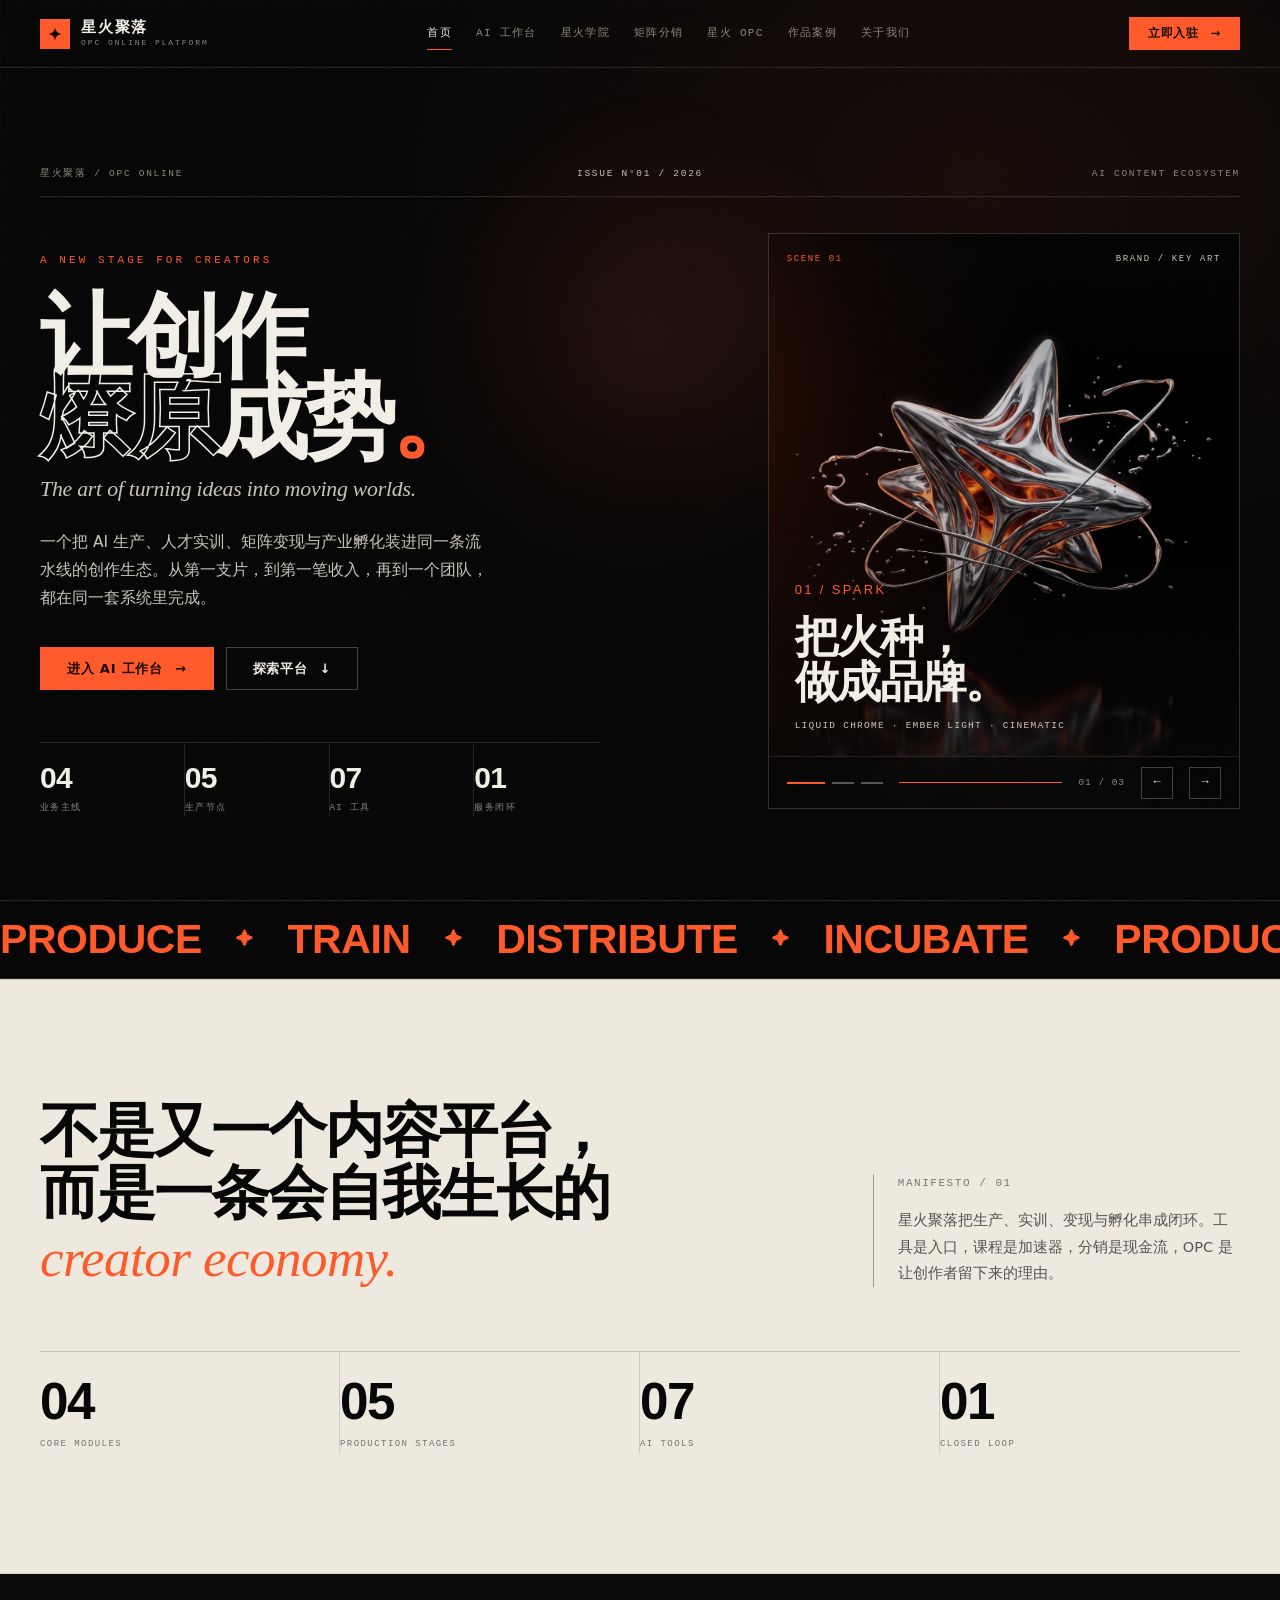
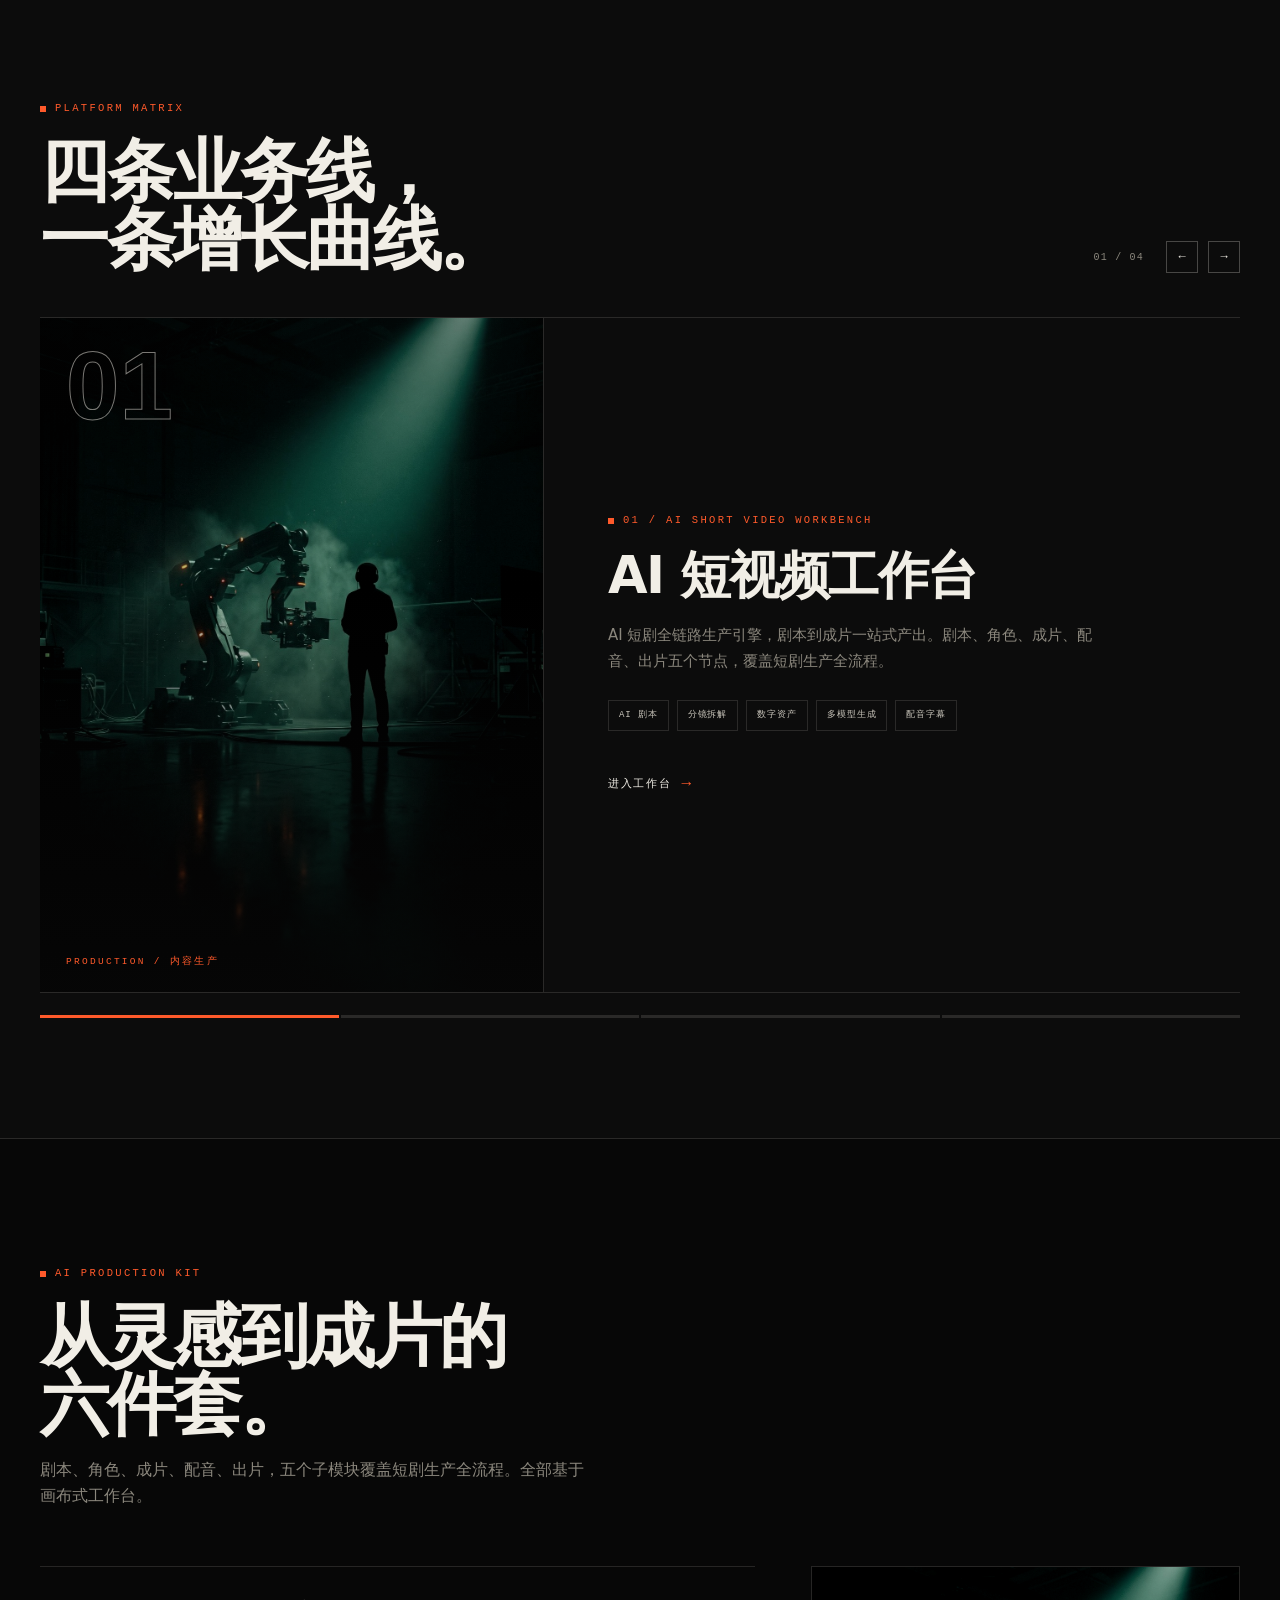
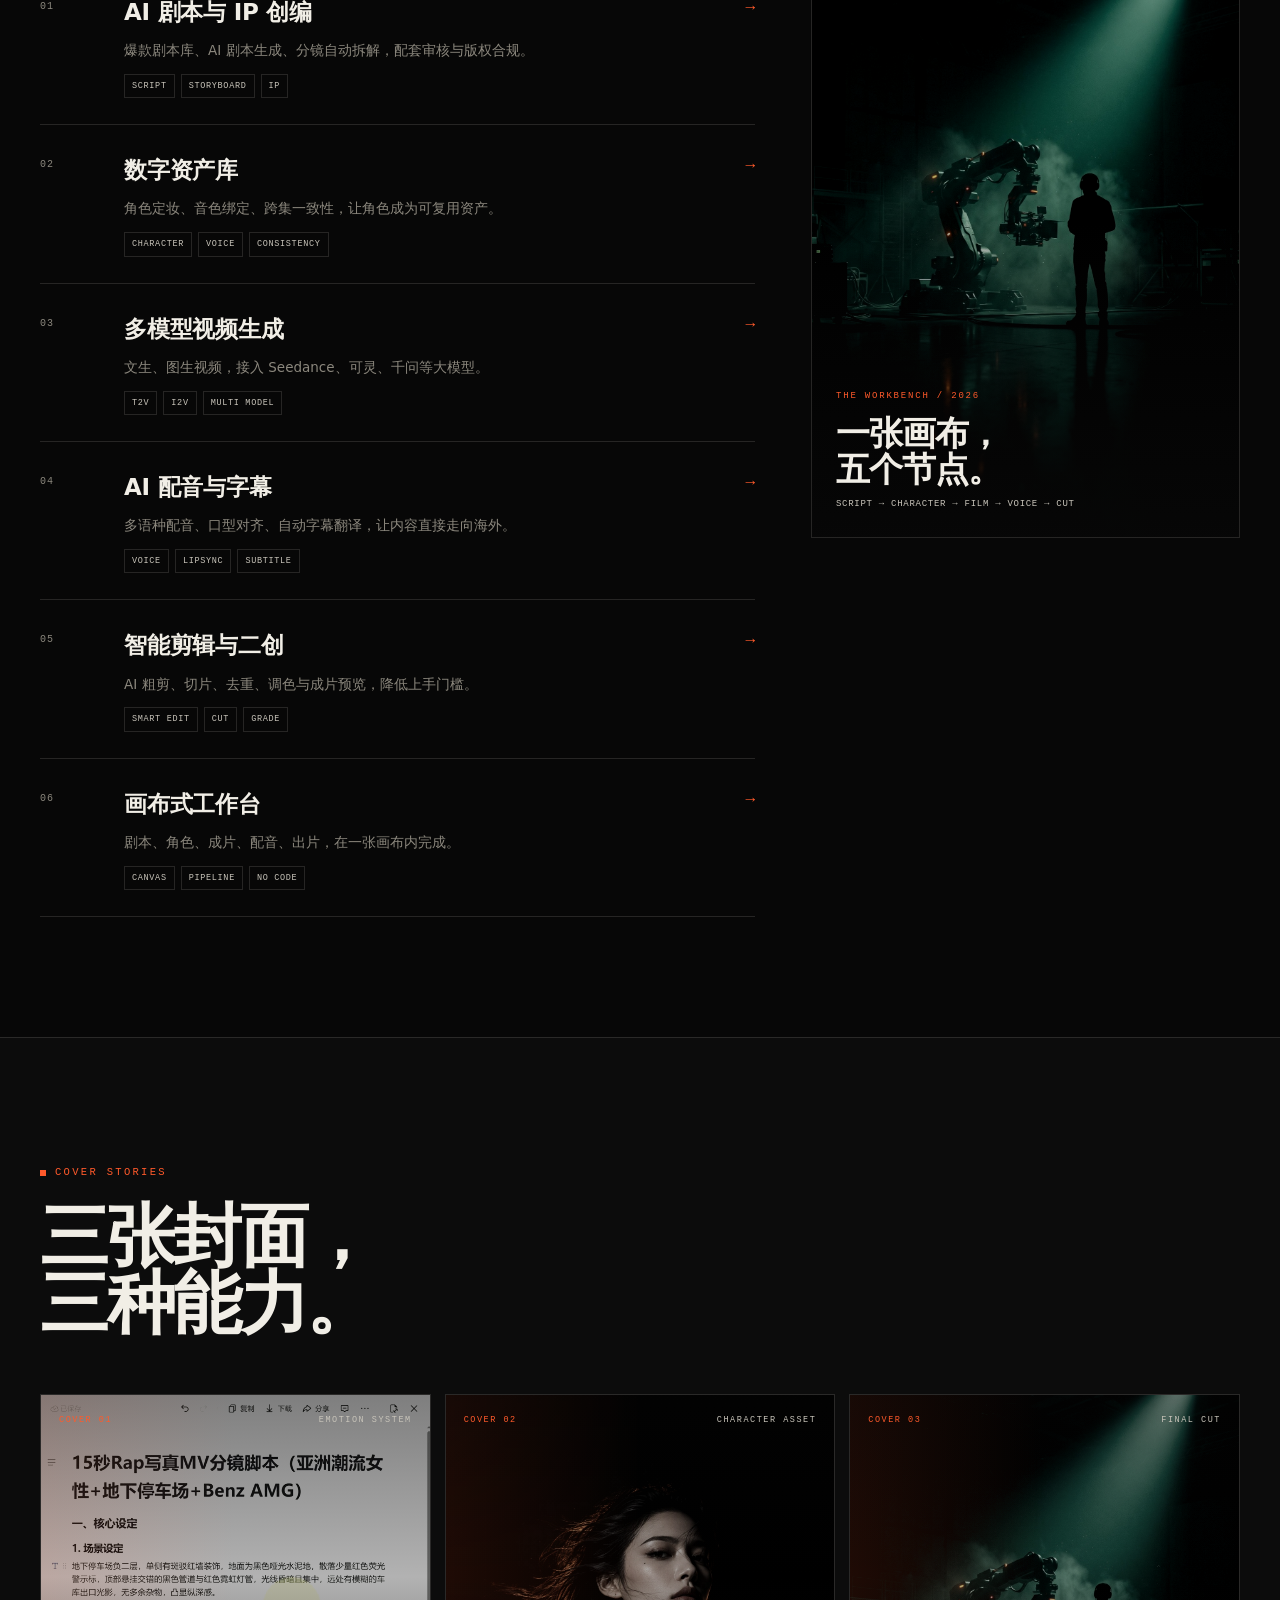
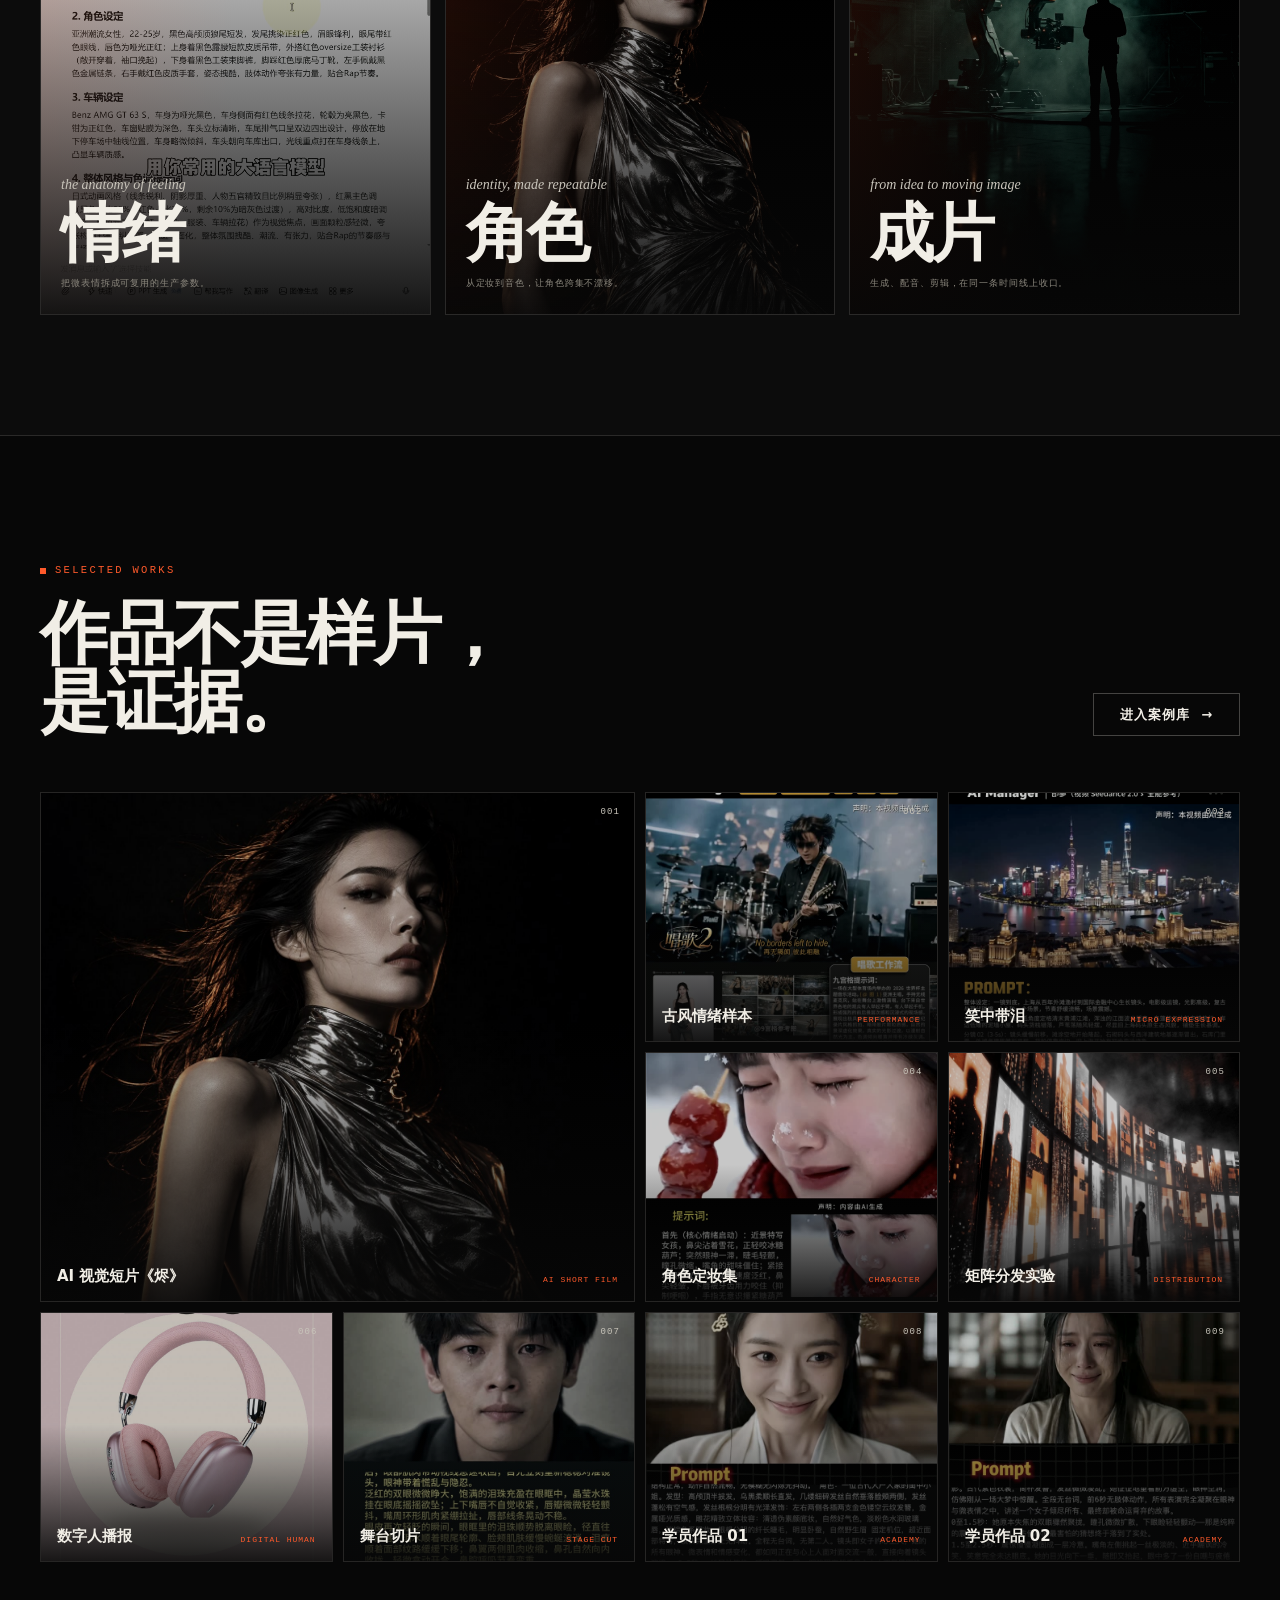
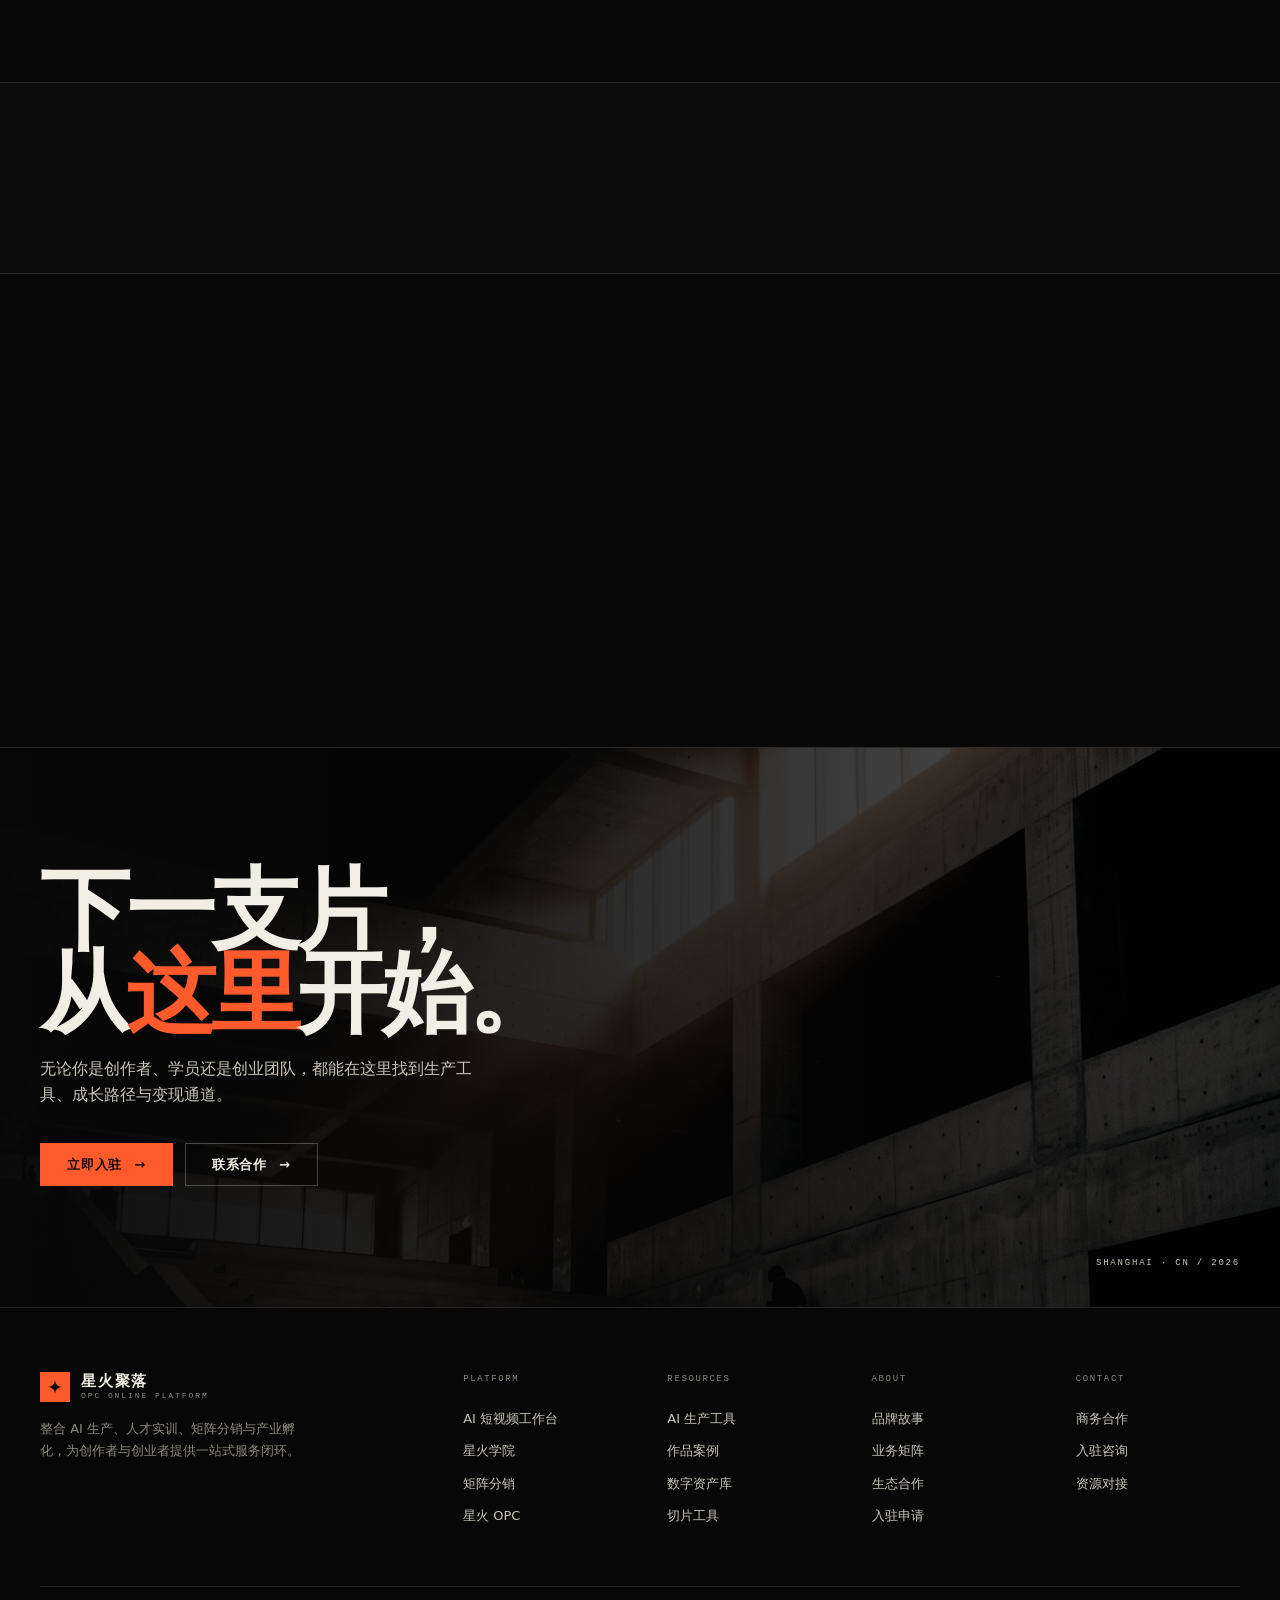
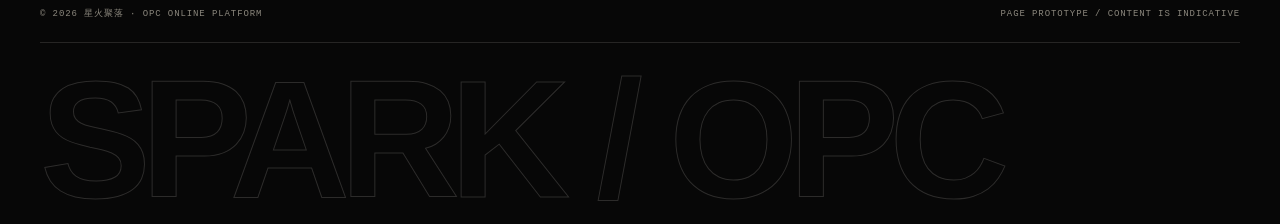
==== index.html @ dcaabe3c "Add brand favicon and live deployment info" ====
<!DOCTYPE html>
<html lang="zh-CN">
<head>
  <meta charset="UTF-8">
  <meta name="viewport" content="width=device-width, initial-scale=1.0">
  <title>星火聚落 OPC · AI 内容生态平台</title>
  <meta name="description" content="星火聚落 OPC 线上服务平台，整合 AI 内容生产、人才实训、矩阵分销与产业孵化，为创作者与创业者提供从灵感到变现的一站式服务闭环。">
  <link rel="icon" type="image/svg+xml" href="favicon.svg">
  <link rel="stylesheet" href="assets/css/base.css">
  <link rel="stylesheet" href="assets/css/pages.css">
  <noscript><style>.reveal{opacity:1;transform:none}</style></noscript>
</head>
<body>

<header class="site-header">
  <div class="nav-inner">
    <a class="brand" href="index.html">
      <span class="brand-mark">
        <svg viewBox="0 0 24 24" fill="currentColor" aria-hidden="true" width="16" height="16"><path d="M12 2.2c.72 5.6 4.2 9.08 9.8 9.8-5.6.72-9.08 4.2-9.8 9.8-.72-5.6-4.2-9.08-9.8-9.8 5.6-.72 9.08-4.2 9.8-9.8Z"/></svg>
      </span>
      <span class="brand-word"><b>星火聚落</b><small>OPC ONLINE PLATFORM</small></span>
    </a>
    <nav class="main-nav">
      <a href="index.html" class="active">首页</a>
      <a href="workbench.html">AI 工作台</a>
      <a href="academy.html">星火学院</a>
      <a href="distribution.html">矩阵分销</a>
      <a href="opc.html">星火 OPC</a>
      <a href="works.html">作品案例</a>
      <a href="about.html">关于我们</a>
    </nav>
    <div class="nav-cta">
      <a class="btn btn-primary btn-sm" href="about.html#join"><span>立即入驻</span><span class="arr">→</span></a>
      <button class="nav-burger" aria-label="打开菜单" aria-expanded="false"><span></span><span></span><span></span></button>
    </div>
  </div>
</header>

<div class="mobile-menu">
  <a href="index.html">首页</a>
  <a href="workbench.html">AI 工作台</a>
  <a href="academy.html">星火学院</a>
  <a href="distribution.html">矩阵分销</a>
  <a href="opc.html">星火 OPC</a>
  <a href="tools.html">AI 生产工具</a>
  <a href="works.html">作品案例</a>
  <a href="about.html">关于我们</a>
  <a class="btn btn-primary" href="about.html#join"><span>立即入驻</span><span class="arr">→</span></a>
</div>

<main>

  <!-- 首屏 -->
  <section class="editorial-hero">
    <div class="wrap">
      <div class="hero-kicker">
        <span>星火聚落 / OPC ONLINE</span>
        <span>ISSUE N°01 / 2026</span>
        <span>AI CONTENT ECOSYSTEM</span>
      </div>

      <div class="hero-grid">
        <div class="hero-copy">
          <p class="hero-overline">A NEW STAGE FOR CREATORS</p>
          <h1 class="hero-display">
            <span class="line">让创作</span>
            <span class="line"><span class="outline">燎原</span>成势<span class="accent">。</span></span>
            <span class="serif-line">The art of turning ideas into moving worlds.</span>
          </h1>
          <p class="hero-sub">一个把 AI 生产、人才实训、矩阵变现与产业孵化装进同一条流水线的创作生态。从第一支片，到第一笔收入，再到一个团队，都在同一套系统里完成。</p>
          <div class="hero-ctas">
            <a class="btn btn-primary" href="workbench.html"><span>进入 AI 工作台</span><span class="arr">→</span></a>
            <a class="btn btn-ghost" href="#platform"><span>探索平台</span><span class="arr">↓</span></a>
          </div>
          <div class="hero-meta">
            <div><b>04</b><span>业务主线</span></div>
            <div><b>05</b><span>生产节点</span></div>
            <div><b>07</b><span>AI 工具</span></div>
            <div><b>01</b><span>服务闭环</span></div>
          </div>
        </div>

        <div class="hero-stage" data-carousel data-auto="5.2" aria-label="概念海报轮播">
          <div class="stage-track">
            <article class="stage-slide is-active">
              <div class="stage-media"><img src="assets/img/gen-hero-spark.jpg" alt="液态铬金属四角星火雕塑概念海报"></div>
              <div class="stage-shade"></div>
              <div class="stage-top"><span>SCENE 01</span><span>BRAND / KEY ART</span></div>
              <div class="stage-info">
                <span class="stage-index">01 / SPARK</span>
                <h2 class="stage-title">把火种，<br>做成品牌。</h2>
                <p class="stage-cap">LIQUID CHROME · EMBER LIGHT · CINEMATIC</p>
              </div>
            </article>
            <article class="stage-slide">
              <div class="stage-media"><img src="assets/img/gen-muse.jpg" alt="银色液态金属礼服的时尚人物概念海报"></div>
              <div class="stage-shade"></div>
              <div class="stage-top"><span>SCENE 02</span><span>CHARACTER / MUSE</span></div>
              <div class="stage-info">
                <span class="stage-index">02 / MUSE</span>
                <h2 class="stage-title">把风格，<br>变成资产。</h2>
                <p class="stage-cap">DIGITAL DOUBLE · CONSISTENCY · IDENTITY</p>
              </div>
            </article>
            <article class="stage-slide">
              <div class="stage-media"><img src="assets/img/gen-workbench.jpg" alt="电影摄影棚中的导演与机械摄影机概念海报"></div>
              <div class="stage-shade"></div>
              <div class="stage-top"><span>SCENE 03</span><span>MOTION / FINAL CUT</span></div>
              <div class="stage-info">
                <span class="stage-index">03 / MOTION</span>
                <h2 class="stage-title">把灵感，<br>交付成片。</h2>
                <p class="stage-cap">MULTI MODEL · VOICE · SMART EDIT</p>
              </div>
            </article>
          </div>

          <div class="stage-ui">
            <div class="stage-dots">
              <button class="is-active" data-dot="0" aria-label="第 1 张"></button>
              <button data-dot="1" aria-label="第 2 张"></button>
              <button data-dot="2" aria-label="第 3 张"></button>
            </div>
            <div class="stage-progress"><i></i></div>
            <span class="stage-count" data-count>01 / 03</span>
            <button class="slider-btn" data-prev aria-label="上一张">←</button>
            <button class="slider-btn" data-next aria-label="下一张">→</button>
          </div>
        </div>
      </div>
    </div>
  </section>

  <!-- 跑马灯 -->
  <div class="marquee-band" aria-hidden="true">
    <div class="marquee-inner">
      <span class="marquee-item"><b>PRODUCE</b><i>✦</i><b>TRAIN</b><i>✦</i><b>DISTRIBUTE</b><i>✦</i><b>INCUBATE</b><i>✦</i></span>
      <span class="marquee-item"><b>PRODUCE</b><i>✦</i><b>TRAIN</b><i>✦</i><b>DISTRIBUTE</b><i>✦</i><b>INCUBATE</b><i>✦</i></span>
    </div>
  </div>

  <!-- 宣言 -->
  <section class="section manifesto">
    <div class="wrap">
      <div class="manifesto-grid">
        <h2 class="manifesto-title reveal">不是又一个内容平台，<br>而是一条会自我生长的<br><span class="serif">creator economy.</span></h2>
        <div class="manifesto-note reveal d1">
          <span class="mono">MANIFESTO / 01</span>
          <p>星火聚落把生产、实训、变现与孵化串成闭环。工具是入口，课程是加速器，分销是现金流，OPC 是让创作者留下来的理由。</p>
        </div>
      </div>
      <div class="manifesto-stats reveal d2">
        <div><b>04</b><span>Core Modules</span></div>
        <div><b>05</b><span>Production Stages</span></div>
        <div><b>07</b><span>AI Tools</span></div>
        <div><b>01</b><span>Closed Loop</span></div>
      </div>
    </div>
  </section>

  <!-- 板块自动滑块 -->
  <section class="section module-slider" id="platform">
    <div class="wrap">
      <div class="module-slider-head reveal">
        <div>
          <span class="eyebrow">Platform Matrix</span>
          <h2 class="h2">四条业务线，<br>一条增长曲线。</h2>
        </div>
        <div class="module-controls">
          <span class="slider-count" data-index>01 / 04</span>
          <button class="slider-btn" data-prev aria-label="上一板块">←</button>
          <button class="slider-btn" data-next aria-label="下一板块">→</button>
        </div>
      </div>

      <div class="module-stage" data-carousel data-auto="6.5">
        <div class="module-track" data-track>
          <article class="module-panel">
            <div class="module-visual">
              <img src="assets/img/gen-workbench.jpg" alt="电影摄影棚中的导演与机械摄影机">
              <span class="module-no">01</span>
              <span class="module-visual-label">Production / 内容生产</span>
            </div>
            <div class="module-body">
              <span class="eyebrow">01 / AI Short Video Workbench</span>
              <h3>AI 短视频工作台</h3>
              <p>AI 短剧全链路生产引擎，剧本到成片一站式产出。剧本、角色、成片、配音、出片五个节点，覆盖短剧生产全流程。</p>
              <div class="module-feats">
                <span class="feat">AI 剧本</span>
                <span class="feat">分镜拆解</span>
                <span class="feat">数字资产</span>
                <span class="feat">多模型生成</span>
                <span class="feat">配音字幕</span>
              </div>
              <a class="module-link" href="workbench.html">进入工作台 <span class="arr">→</span></a>
            </div>
          </article>

          <article class="module-panel">
            <div class="module-visual">
              <img src="assets/img/gen-academy.jpg" alt="年轻创作者在全息分镜教室中">
              <span class="module-no">02</span>
              <span class="module-visual-label">Academy / 人才实训</span>
            </div>
            <div class="module-body">
              <span class="eyebrow">02 / Spark Academy</span>
              <h3>星火学院</h3>
              <p>课程、实训、证书、接单一体化，打通 OPC 场景。从免费入门到高阶实战，把小白孵化成可以直接创作或接单的行业人才。</p>
              <div class="module-feats">
                <span class="feat">免费课程</span>
                <span class="feat">收费课程</span>
                <span class="feat">实战训练</span>
                <span class="feat">能力认证</span>
              </div>
              <a class="module-link" href="academy.html">了解学院 <span class="arr">→</span></a>
            </div>
          </article>

          <article class="module-panel">
            <div class="module-visual">
              <img src="assets/img/gen-matrix.jpg" alt="未来内容分发控制室的屏幕墙">
              <span class="module-no">03</span>
              <span class="module-visual-label">Distribution / 矩阵分销</span>
            </div>
            <div class="module-body">
              <span class="eyebrow">03 / Matrix Distribution</span>
              <h3>矩阵分销</h3>
              <p>短剧与直播切片授权、AI 批量切片、矩阵分发、自动分佣的完整变现业务线。IP 素材切片后进入多渠道，收益自动回传分账。</p>
              <div class="module-feats">
                <span class="feat">AI 切片</span>
                <span class="feat">账号矩阵</span>
                <span class="feat">切片培训</span>
                <span class="feat">自动分佣</span>
              </div>
              <a class="module-link" href="distribution.html">加入分销 <span class="arr">→</span></a>
            </div>
          </article>

          <article class="module-panel">
            <div class="module-visual">
              <img src="assets/img/gen-opc.jpg" alt="混凝土创意园区中庭里的创作者剪影">
              <span class="module-no">04</span>
              <span class="module-visual-label">Incubation / 产业孵化</span>
            </div>
            <div class="module-body">
              <span class="eyebrow">04 / Spark OPC</span>
              <h3>星火 OPC</h3>
              <p>线上社群运营与线下初创者孵化载体。活动交流、商单撮合、算力补贴与产业服务，把一张工位升级成一个共赢生态。</p>
              <div class="module-feats">
                <span class="feat">社区广场</span>
                <span class="feat">创业孵化</span>
                <span class="feat">资源对接</span>
                <span class="feat">社群运营</span>
              </div>
              <a class="module-link" href="opc.html">了解 OPC <span class="arr">→</span></a>
            </div>
          </article>
        </div>
      </div>

      <div class="module-dots" aria-label="板块切换">
        <button class="is-active" data-dot="0" aria-label="第 1 个板块"></button>
        <button data-dot="1" aria-label="第 2 个板块"></button>
        <button data-dot="2" aria-label="第 3 个板块"></button>
        <button data-dot="3" aria-label="第 4 个板块"></button>
      </div>
    </div>
  </section>

  <!-- AI 工具 -->
  <section class="section tools-editorial">
    <div class="wrap">
      <div class="section-head reveal">
        <span class="eyebrow">AI Production Kit</span>
        <h2 class="h2">从灵感到成片的<br>六件套。</h2>
        <p class="lead">剧本、角色、成片、配音、出片，五个子模块覆盖短剧生产全流程。全部基于画布式工作台。</p>
      </div>
      <div class="tools-layout">
        <div class="tools-list">
          <a class="tool-row reveal" href="workbench.html">
            <span class="tool-no">01</span>
            <div>
              <h3>AI 剧本与 IP 创编</h3>
              <p>爆款剧本库、AI 剧本生成、分镜自动拆解，配套审核与版权合规。</p>
              <div class="tool-tags"><span>SCRIPT</span><span>STORYBOARD</span><span>IP</span></div>
            </div>
            <span class="tool-arrow">→</span>
          </a>
          <a class="tool-row reveal" href="workbench.html">
            <span class="tool-no">02</span>
            <div>
              <h3>数字资产库</h3>
              <p>角色定妆、音色绑定、跨集一致性，让角色成为可复用资产。</p>
              <div class="tool-tags"><span>CHARACTER</span><span>VOICE</span><span>CONSISTENCY</span></div>
            </div>
            <span class="tool-arrow">→</span>
          </a>
          <a class="tool-row reveal" href="workbench.html">
            <span class="tool-no">03</span>
            <div>
              <h3>多模型视频生成</h3>
              <p>文生、图生视频，接入 Seedance、可灵、千问等大模型。</p>
              <div class="tool-tags"><span>T2V</span><span>I2V</span><span>MULTI MODEL</span></div>
            </div>
            <span class="tool-arrow">→</span>
          </a>
          <a class="tool-row reveal" href="workbench.html">
            <span class="tool-no">04</span>
            <div>
              <h3>AI 配音与字幕</h3>
              <p>多语种配音、口型对齐、自动字幕翻译，让内容直接走向海外。</p>
              <div class="tool-tags"><span>VOICE</span><span>LIPSYNC</span><span>SUBTITLE</span></div>
            </div>
            <span class="tool-arrow">→</span>
          </a>
          <a class="tool-row reveal" href="workbench.html">
            <span class="tool-no">05</span>
            <div>
              <h3>智能剪辑与二创</h3>
              <p>AI 粗剪、切片、去重、调色与成片预览，降低上手门槛。</p>
              <div class="tool-tags"><span>SMART EDIT</span><span>CUT</span><span>GRADE</span></div>
            </div>
            <span class="tool-arrow">→</span>
          </a>
          <a class="tool-row reveal" href="workbench.html">
            <span class="tool-no">06</span>
            <div>
              <h3>画布式工作台</h3>
              <p>剧本、角色、成片、配音、出片，在一张画布内完成。</p>
              <div class="tool-tags"><span>CANVAS</span><span>PIPELINE</span><span>NO CODE</span></div>
            </div>
            <span class="tool-arrow">→</span>
          </a>
        </div>
        <aside class="tools-poster reveal d1">
          <img src="assets/img/gen-workbench.jpg" alt="AI 短视频工作台概念海报">
          <div class="tools-poster-label">
            <span>THE WORKBENCH / 2026</span>
            <b>一张画布，<br>五个节点。</b>
            <p>SCRIPT → CHARACTER → FILM → VOICE → CUT</p>
          </div>
        </aside>
      </div>
    </div>
  </section>

  <!-- 封面故事 -->
  <section class="section cover-stories">
    <div class="wrap">
      <div class="section-head reveal">
        <span class="eyebrow">Cover Stories</span>
        <h2 class="h2">三张封面，<br>三种能力。</h2>
      </div>
      <div class="cover-grid">
        <a class="cover-card reveal" href="works.html">
          <img src="assets/img/poster-01.jpg" alt="AI 表演情绪封面">
          <div class="cover-meta"><span>COVER 01</span><span>EMOTION SYSTEM</span></div>
          <div class="cover-type">
            <span class="en">the anatomy of feeling</span>
            <b>情绪</b>
            <p>把微表情拆成可复用的生产参数。</p>
          </div>
        </a>
        <a class="cover-card reveal d1" href="workbench.html">
          <img src="assets/img/gen-muse.jpg" alt="银色液态金属礼服的时尚人物封面">
          <div class="cover-meta"><span>COVER 02</span><span>CHARACTER ASSET</span></div>
          <div class="cover-type">
            <span class="en">identity, made repeatable</span>
            <b>角色</b>
            <p>从定妆到音色，让角色跨集不漂移。</p>
          </div>
        </a>
        <a class="cover-card reveal d2" href="workbench.html">
          <img src="assets/img/gen-workbench.jpg" alt="电影摄影棚导演封面">
          <div class="cover-meta"><span>COVER 03</span><span>FINAL CUT</span></div>
          <div class="cover-type">
            <span class="en">from idea to moving image</span>
            <b>成片</b>
            <p>生成、配音、剪辑，在同一条时间线上收口。</p>
          </div>
        </a>
      </div>
    </div>
  </section>

  <!-- 作品 -->
  <section class="section mosaic">
    <div class="wrap">
      <div class="section-head reveal" style="display:flex;justify-content:space-between;align-items:flex-end;gap:30px;flex-wrap:wrap">
        <div>
          <span class="eyebrow">Selected Works</span>
          <h2 class="h2">作品不是样片，<br>是证据。</h2>
        </div>
        <a class="btn btn-ghost" href="works.html"><span>进入案例库</span><span class="arr">→</span></a>
      </div>
      <div class="mosaic-grid">
        <a class="mosaic-item feature reveal" href="works.html">
          <img src="assets/img/gen-muse.jpg" alt="AI 视觉短片《烬》概念封面">
          <span class="mosaic-num">001</span>
          <div class="mosaic-cap"><b>AI 视觉短片《烬》</b><span>AI Short Film</span></div>
        </a>
        <a class="mosaic-item reveal" href="works.html">
          <img src="assets/img/hero-01.jpg" alt="古风情绪短剧画面">
          <span class="mosaic-num">002</span>
          <div class="mosaic-cap"><b>古风情绪样本</b><span>Performance</span></div>
        </a>
        <a class="mosaic-item reveal" href="works.html">
          <img src="assets/img/hero-03.jpg" alt="笑中带泪的微表情画面">
          <span class="mosaic-num">003</span>
          <div class="mosaic-cap"><b>笑中带泪</b><span>Micro Expression</span></div>
        </a>
        <a class="mosaic-item reveal" href="works.html">
          <img src="assets/img/poster-03.jpg" alt="电影级角色定妆画面">
          <span class="mosaic-num">004</span>
          <div class="mosaic-cap"><b>角色定妆集</b><span>Character</span></div>
        </a>
        <a class="mosaic-item reveal" href="works.html">
          <img src="assets/img/gen-matrix.jpg" alt="矩阵分发实验画面">
          <span class="mosaic-num">005</span>
          <div class="mosaic-cap"><b>矩阵分发实验</b><span>Distribution</span></div>
        </a>
        <a class="mosaic-item reveal" href="works.html">
          <img src="assets/img/poster-06.jpg" alt="数字人播报画面">
          <span class="mosaic-num">006</span>
          <div class="mosaic-cap"><b>数字人播报</b><span>Digital Human</span></div>
        </a>
        <a class="mosaic-item reveal" href="works.html">
          <img src="assets/img/poster-04.jpg" alt="舞台切片画面">
          <span class="mosaic-num">007</span>
          <div class="mosaic-cap"><b>舞台切片</b><span>Stage Cut</span></div>
        </a>
        <a class="mosaic-item reveal" href="works.html">
          <img src="assets/img/work-05.jpg" alt="星火学院学员作品画面">
          <span class="mosaic-num">008</span>
          <div class="mosaic-cap"><b>学员作品 01</b><span>Academy</span></div>
        </a>
        <a class="mosaic-item reveal" href="works.html">
          <img src="assets/img/work-06.jpg" alt="星火学院学员作品画面">
          <span class="mosaic-num">009</span>
          <div class="mosaic-cap"><b>学员作品 02</b><span>Academy</span></div>
        </a>
      </div>
    </div>
  </section>

  <!-- 数据 -->
  <section class="stats-strip">
    <div class="stats-strip-grid">
      <div class="stat-cell reveal"><b><span data-count="20">0</span><i>+</i></b><p>训练课程</p></div>
      <div class="stat-cell reveal d1"><b><span data-count="300">0</span><i>+</i></b><p>入驻创作者</p></div>
      <div class="stat-cell reveal d2"><b><span data-count="1000">0</span><i>+</i></b><p>分发账号</p></div>
      <div class="stat-cell reveal d3"><b><span data-count="500">0</span><i>+</i></b><p>案例作品</p></div>
    </div>
  </section>

  <!-- 生态 -->
  <section class="section tight">
    <div class="wrap">
      <div class="section-head reveal">
        <span class="eyebrow">Ecosystem</span>
        <h2 class="h2">生态合作资源</h2>
        <p class="lead">与产业各方资源深度协作，共建算力、IP、资产与渠道能力。</p>
      </div>
      <div class="partner-row reveal">
        <span class="partner-chip"><i></i>火山引擎 / 算力合作</span>
        <span class="partner-chip"><i></i>咪咕 / IP 合作</span>
        <span class="partner-chip"><i></i>看点 / IP 合作</span>
        <span class="partner-chip"><i></i>帧质 / 数字资产</span>
        <span class="partner-chip"><i></i>不鸣 / 国内分销</span>
        <span class="partner-chip"><i></i>星迹 / 国内分销</span>
        <span class="partner-chip"><i></i>丰沃 / 海外渠道</span>
      </div>
      <p class="mock-note reveal"><i></i>合作方名称来自平台功能规划文档，正式上线前需确认露出权益。数据为页面雏形示意，上线后接入真实平台数据。</p>
    </div>
  </section>

  <!-- CTA -->
  <section class="cta-editorial">
    <div class="cta-editorial-bg">
      <img src="assets/img/gen-opc.jpg" alt="混凝土创意园区中庭">
    </div>
    <div class="wrap">
      <h2 class="reveal">下一支片，<br>从<span>这里</span>开始。</h2>
      <p class="reveal d1">无论你是创作者、学员还是创业团队，都能在这里找到生产工具、成长路径与变现通道。</p>
      <div class="hero-ctas reveal d2">
        <a class="btn btn-primary" href="about.html#join"><span>立即入驻</span><span class="arr">→</span></a>
        <a class="btn btn-ghost" href="about.html#contact"><span>联系合作</span><span class="arr">→</span></a>
      </div>
    </div>
    <span class="cta-editorial-meta">SHANGHAI · CN / 2026</span>
  </section>

</main>

<footer class="site-footer">
  <div class="wrap">
    <div class="footer-grid">
      <div class="footer-brand">
        <a class="brand" href="index.html">
          <span class="brand-mark">
            <svg viewBox="0 0 24 24" fill="currentColor" aria-hidden="true" width="16" height="16"><path d="M12 2.2c.72 5.6 4.2 9.08 9.8 9.8-5.6.72-9.08 4.2-9.8 9.8-.72-5.6-4.2-9.08-9.8-9.8 5.6-.72 9.08-4.2 9.8-9.8Z"/></svg>
          </span>
          <span class="brand-word"><b>星火聚落</b><small>OPC ONLINE PLATFORM</small></span>
        </a>
        <p>整合 AI 生产、人才实训、矩阵分销与产业孵化，为创作者与创业者提供一站式服务闭环。</p>
      </div>
      <div class="footer-col">
        <h4>Platform</h4>
        <a href="workbench.html">AI 短视频工作台</a>
        <a href="academy.html">星火学院</a>
        <a href="distribution.html">矩阵分销</a>
        <a href="opc.html">星火 OPC</a>
      </div>
      <div class="footer-col">
        <h4>Resources</h4>
        <a href="tools.html">AI 生产工具</a>
        <a href="works.html">作品案例</a>
        <a href="workbench.html">数字资产库</a>
        <a href="distribution.html">切片工具</a>
      </div>
      <div class="footer-col">
        <h4>About</h4>
        <a href="about.html">品牌故事</a>
        <a href="about.html#business">业务矩阵</a>
        <a href="about.html#partners">生态合作</a>
        <a href="about.html#join">入驻申请</a>
      </div>
      <div class="footer-col">
        <h4>Contact</h4>
        <a href="about.html#contact">商务合作</a>
        <a href="about.html#contact">入驻咨询</a>
        <a href="about.html#contact">资源对接</a>
      </div>
    </div>
    <div class="footer-bottom">
      <span>© <span data-year>2026</span> 星火聚落 · OPC ONLINE PLATFORM</span>
      <span>PAGE PROTOTYPE / CONTENT IS INDICATIVE</span>
    </div>
    <div class="footer-word" aria-hidden="true">SPARK / OPC</div>
  </div>
</footer>

<script src="assets/js/main.js" defer></script>
</body>
</html>
---- assets/css/base.css ----
/* =========================================================
   星火聚落 OPC · 2026 视觉升级
   黑曜石 / 骨白 / 火种橙 · 编辑部式时尚门户
   ========================================================= */

:root{
  --bg:#070707;
  --bg-1:#0C0C0C;
  --bg-2:#121212;
  --bg-3:#181816;
  --ink:#F1EEE6;
  --ink-2:#C8C4BA;
  --muted:#8B877D;
  --line:rgba(241,238,230,.13);
  --line-strong:rgba(241,238,230,.26);
  --accent:#FF5A2B;
  --accent-hover:#FF764D;
  --accent-ink:#160904;
  --accent-soft:rgba(255,90,43,.1);
  --accent-line:rgba(255,90,43,.42);
  --paper:#EDE9DF;
  --font-display:"Bahnschrift Condensed","Bahnschrift","Arial Narrow","HarmonyOS Sans SC","Microsoft YaHei",sans-serif;
  --font-ui:"HarmonyOS Sans SC","MiSans","PingFang SC","Source Han Sans SC","Microsoft YaHei",system-ui,sans-serif;
  --font-serif:"Georgia","Times New Roman",serif;
  --font-mono:"Cascadia Mono","Consolas","JetBrains Mono",monospace;
  --nav-h:68px;
  --maxw:1440px;
  --pad:40px;
  --r:0px;
}

*{box-sizing:border-box;margin:0;padding:0}
html{scroll-behavior:smooth;overflow-x:hidden}
.scroll-sentinel{position:absolute;top:0;left:0;width:1px;height:1px;pointer-events:none;opacity:0}
body{
  font-family:var(--font-ui);
  background:var(--bg);
  color:var(--ink);
  font-size:15.5px;
  line-height:1.7;
  -webkit-font-smoothing:antialiased;
  overflow-x:hidden;
}
body::after{
  content:"";position:fixed;inset:0;z-index:9999;pointer-events:none;opacity:.032;
  background-image:url("data:image/svg+xml;utf8,<svg xmlns='http://www.w3.org/2000/svg' width='180' height='180'><filter id='n'><feTurbulence type='fractalNoise' baseFrequency='0.92' numOctaves='2' stitchTiles='stitch'/></filter><rect width='100%25' height='100%25' filter='url(%23n)' opacity='0.6'/></svg>");
  background-size:180px 180px;
  mix-blend-mode:overlay;
}
::selection{background:var(--accent);color:var(--accent-ink)}
a{color:inherit;text-decoration:none}
img,svg{display:block;max-width:100%}
button,input,select,textarea{font:inherit;color:inherit}

.wrap{max-width:var(--maxw);margin:0 auto;padding:0 var(--pad)}
.section{padding:120px 0}
.section.tight{padding:84px 0}

/* ---------- 字体与基础 ---------- */
.eyebrow{
  display:inline-flex;align-items:center;gap:9px;
  font-family:var(--font-mono);font-size:10.5px;font-weight:500;
  letter-spacing:.22em;color:var(--accent);text-transform:uppercase;
}
.eyebrow::before{content:"";width:6px;height:6px;background:var(--accent)}
.h2{
  font-size:clamp(38px,5.4vw,76px);line-height:.98;
  letter-spacing:-.035em;font-weight:800;margin-top:18px;
}
.h3{font-size:20px;font-weight:700;letter-spacing:-.01em}
.lead{color:var(--muted);max-width:56ch;margin-top:18px;font-size:15.5px}
.accent{color:var(--accent)}
.serif{font-family:var(--font-serif);font-style:italic;font-weight:400;letter-spacing:-.01em}
.mono{font-family:var(--font-mono);font-size:11px;letter-spacing:.14em;text-transform:uppercase}
.num{font-family:var(--font-display);font-variant-numeric:tabular-nums}
.section-head{margin-bottom:56px}
.section-head .h2{max-width:22ch}

/* ---------- 按钮（直角 / 描边 / 滑动填充） ---------- */
.btn{
  display:inline-flex;align-items:center;justify-content:center;gap:12px;
  position:relative;overflow:hidden;border:1px solid var(--line-strong);
  border-radius:var(--r);padding:14px 26px;font-size:13px;font-weight:600;
  line-height:1;letter-spacing:.06em;cursor:pointer;white-space:nowrap;
  transition:color .3s ease,border-color .3s ease,transform .12s ease;
}
.btn:active{transform:translateY(1px)}
.btn .arr{transition:transform .3s ease}
.btn:hover .arr{transform:translateX(4px)}
.btn-primary{background:var(--accent);border-color:var(--accent);color:var(--accent-ink)}
.btn-primary::after{
  content:"";position:absolute;inset:0;background:var(--accent-hover);
  transform:translateX(-101%);transition:transform .45s cubic-bezier(.22,1,.36,1);
}
.btn-primary:hover::after{transform:none}
.btn-primary span,.btn-primary .arr{position:relative;z-index:1}
.btn-ghost{background:transparent;color:var(--ink)}
.btn-ghost::after{
  content:"";position:absolute;inset:0;background:var(--ink);
  transform:translateY(101%);transition:transform .4s cubic-bezier(.22,1,.36,1);
}
.btn-ghost:hover{color:var(--bg);border-color:var(--ink)}
.btn-ghost:hover::after{transform:none}
.btn-ghost span,.btn-ghost .arr{position:relative;z-index:1}
.btn-sm{padding:10px 18px;font-size:11.5px}

/* ---------- 顶部导航 ---------- */
.site-header{
  position:fixed;top:0;left:0;right:0;z-index:120;height:var(--nav-h);
  border-bottom:1px solid var(--line);
  transition:background .35s ease,backdrop-filter .35s ease;
}
.site-header.scrolled{
  background:rgba(7,7,7,.84);
  -webkit-backdrop-filter:blur(18px) saturate(130%);
  backdrop-filter:blur(18px) saturate(130%);
}
.nav-inner{
  max-width:var(--maxw);margin:0 auto;padding:0 var(--pad);height:100%;
  display:flex;align-items:center;justify-content:space-between;gap:28px;
}
.brand{display:flex;align-items:center;gap:11px;flex:none}
.brand-mark{
  width:30px;height:30px;flex:none;display:grid;place-items:center;
  color:var(--accent-ink);background:var(--accent);
}
.brand-word{display:flex;flex-direction:column;line-height:1.1}
.brand-word b{font-size:15px;font-weight:800;letter-spacing:.12em}
.brand-word small{font-family:var(--font-mono);font-size:8px;letter-spacing:.24em;color:var(--muted);margin-top:3px}
.main-nav{display:flex;align-items:center;gap:24px}
.main-nav a{
  position:relative;padding:8px 0;font-family:var(--font-mono);
  font-size:11px;letter-spacing:.12em;color:var(--muted);
  transition:color .25s ease;
}
.main-nav a::after{
  content:"";position:absolute;left:0;right:0;bottom:1px;height:1px;
  background:var(--accent);transform:scaleX(0);transform-origin:left;
  transition:transform .3s ease;
}
.main-nav a:hover{color:var(--ink)}
.main-nav a:hover::after,.main-nav a.active::after{transform:none}
.main-nav a.active{color:var(--ink)}
.nav-cta{display:flex;align-items:center;gap:12px;flex:none}
.nav-burger{
  display:none;width:38px;height:38px;border:1px solid var(--line-strong);
  background:transparent;cursor:pointer;place-items:center;
}
.nav-burger span{display:block;width:16px;height:1px;background:var(--ink);margin:3px 0;transition:transform .3s ease,opacity .3s ease}
.mobile-menu{
  display:none;position:fixed;inset:var(--nav-h) 0 0 0;z-index:119;
  background:rgba(7,7,7,.98);padding:34px var(--pad);overflow:auto;
}
.mobile-menu a{
  display:block;padding:15px 0;font-family:var(--font-mono);font-size:16px;
  letter-spacing:.08em;border-bottom:1px solid var(--line);color:var(--ink-2);
}
.mobile-menu a.active{color:var(--accent)}
.mobile-menu .btn{margin-top:24px;width:100%}

/* ---------- 首屏 · 编辑部 Hero ---------- */
.editorial-hero{
  position:relative;min-height:100vh;min-height:100dvh;
  padding:calc(var(--nav-h) + 26px) 0 0;
  background:
    radial-gradient(900px 600px at 76% 20%,rgba(255,90,43,.08),transparent 64%),
    var(--bg);
  display:flex;flex-direction:column;justify-content:center;
  overflow:hidden;
}
.editorial-hero::before{
  content:"";position:absolute;inset:0;pointer-events:none;opacity:.32;
  background-image:
    linear-gradient(rgba(241,238,230,.035) 1px,transparent 1px),
    linear-gradient(90deg,rgba(241,238,230,.035) 1px,transparent 1px);
  background-size:calc(100% / 12) 100%,100% 96px;
  mask-image:linear-gradient(#000,transparent 88%);
}
.editorial-hero::after{
  content:"";position:absolute;inset:0;pointer-events:none;
  background:radial-gradient(380px circle at var(--mx,50%) var(--my,38%),rgba(255,90,43,.1),transparent 66%);
  opacity:.9;transition:opacity .4s ease;
}
.editorial-hero .wrap{position:relative;width:100%}
.hero-kicker{
  display:grid;grid-template-columns:1fr auto 1fr;align-items:center;gap:20px;
  font-family:var(--font-mono);font-size:9.5px;letter-spacing:.18em;
  color:var(--muted);text-transform:uppercase;
  border-bottom:1px solid var(--line);padding-bottom:14px;margin-bottom:36px;
}
.hero-kicker span:nth-child(2){color:var(--ink-2)}
.hero-kicker span:last-child{text-align:right}
.hero-grid{
  display:grid;grid-template-columns:minmax(0,1.18fr) minmax(380px,.82fr);
  gap:48px;align-items:stretch;
}
.hero-copy{position:relative;display:flex;flex-direction:column;justify-content:center;padding:18px 0 12px}
.hero-overline{
  font-family:var(--font-mono);font-size:11px;letter-spacing:.28em;
  color:var(--accent);text-transform:uppercase;margin-bottom:26px;
}
.hero-display{
  font-family:var(--font-display);font-weight:800;
  font-size:clamp(58px,7.2vw,112px);line-height:.88;letter-spacing:-.045em;
  text-transform:uppercase;
}
.hero-display .line{display:block}
.hero-display .line:first-child{animation:hero-line 1s cubic-bezier(.22,1,.36,1) .05s both}
.hero-display .line:nth-child(2){animation:hero-line 1s cubic-bezier(.22,1,.36,1) .16s both}
.hero-display .outline{
  color:transparent;-webkit-text-stroke:1.5px var(--ink);
  text-stroke:1.5px var(--ink);
}
.hero-display em{font-style:normal;color:var(--accent)}
.hero-display .serif-line{
  display:block;font-family:var(--font-serif);font-style:italic;
  font-size:clamp(18px,1.7vw,26px);letter-spacing:-.01em;text-transform:none;
  color:var(--ink-2);margin-top:22px;font-weight:400;
  animation:hero-line .9s cubic-bezier(.22,1,.36,1) .34s both;
}
@keyframes hero-line{from{opacity:0;transform:translateY(28px)}to{opacity:1;transform:none}}
.hero-sub{
  color:var(--ink-2);max-width:46ch;margin-top:30px;font-size:15.5px;line-height:1.8;
}
.hero-ctas{display:flex;flex-wrap:wrap;gap:12px;margin-top:34px}
.hero-meta{
  display:flex;gap:0;margin-top:52px;border-top:1px solid var(--line);
  padding-top:2px;max-width:560px;
}
.hero-meta div{
  flex:1;padding:18px 18px 0 0;border-right:1px solid var(--line);
}
.hero-meta div:last-child{border-right:0;padding-right:0}
.hero-meta b{
  display:block;font-family:var(--font-display);font-size:30px;line-height:1;
  font-weight:700;letter-spacing:-.02em;
}
.hero-meta span{display:block;font-family:var(--font-mono);font-size:9px;letter-spacing:.16em;color:var(--muted);margin-top:8px;text-transform:uppercase}

/* 封面轮播 */
.hero-stage{
  position:relative;height:clamp(500px,64vh,680px);
  border:1px solid var(--line);background:var(--bg-2);overflow:hidden;
}
.stage-track{position:absolute;inset:0}
.stage-slide{
  position:absolute;inset:0;opacity:0;visibility:hidden;
  transform:scale(1.025);transition:opacity .8s ease,transform 1.2s cubic-bezier(.22,1,.36,1),visibility .8s;
}
.stage-slide.is-active{opacity:1;visibility:visible;transform:none}
.stage-media{position:absolute;inset:0}
.stage-media img{
  width:100%;height:100%;object-fit:cover;
  filter:grayscale(.15) contrast(1.05) brightness(.82);
}
.stage-slide:nth-child(2) .stage-media img{object-position:center 25%}
.stage-shade{
  position:absolute;inset:0;
  background:
    linear-gradient(180deg,rgba(7,7,7,.55) 0%,transparent 30%,transparent 48%,rgba(7,7,7,.9) 100%),
    linear-gradient(90deg,rgba(255,90,43,.1),transparent 55%);
}
.stage-top{
  position:absolute;top:18px;left:18px;right:18px;
  display:flex;justify-content:space-between;gap:12px;
  font-family:var(--font-mono);font-size:9px;letter-spacing:.18em;
  text-transform:uppercase;color:var(--ink-2);
}
.stage-top span:first-child{color:var(--accent)}
.stage-info{position:absolute;left:26px;right:26px;bottom:74px}
.stage-index{
  display:block;font-family:var(--font-display);font-size:13px;
  letter-spacing:.18em;color:var(--accent);margin-bottom:14px;
}
.stage-title{
  font-size:clamp(34px,3.4vw,50px);line-height:1.02;letter-spacing:-.03em;
  font-weight:800;max-width:9ch;
}
.stage-cap{
  margin-top:14px;font-family:var(--font-mono);font-size:9.5px;
  letter-spacing:.13em;color:var(--ink-2);text-transform:uppercase;
}
.stage-ui{
  position:absolute;left:0;right:0;bottom:0;height:52px;
  display:flex;align-items:center;gap:16px;padding:0 18px;
  background:rgba(7,7,7,.55);border-top:1px solid var(--line);
  -webkit-backdrop-filter:blur(12px);backdrop-filter:blur(12px);
}
.stage-dots{display:flex;gap:7px}
.stage-dots button{
  width:22px;height:2px;border:0;background:rgba(241,238,230,.34);
  cursor:pointer;padding:0;transition:background .3s ease,width .3s ease;
}
.stage-dots button.is-active{width:38px;background:var(--accent)}
.stage-progress{flex:1;height:1px;background:var(--line);position:relative;overflow:hidden}
.stage-progress i{
  position:absolute;left:0;top:0;bottom:0;width:100%;background:var(--accent);
  transform-origin:left;transform:scaleX(0);
}
.stage-progress i.is-running{animation:stage-progress var(--stage-duration,5.2s) linear forwards}
@keyframes stage-progress{to{transform:scaleX(1)}}
.stage-count{font-family:var(--font-mono);font-size:9.5px;letter-spacing:.1em;color:var(--muted);white-space:nowrap}
.slider-btn{
  width:32px;height:32px;border:1px solid var(--line-strong);background:transparent;
  color:var(--ink);cursor:pointer;display:grid;place-items:center;
  font-family:var(--font-mono);font-size:12px;transition:background .25s ease,color .25s ease,border-color .25s ease;
}
.slider-btn:hover{background:var(--accent);border-color:var(--accent);color:var(--accent-ink)}

.hero-side-note{
  position:absolute;right:-6px;top:0;height:100%;
  display:flex;align-items:center;justify-content:center;
  transform:rotate(180deg);writing-mode:vertical-rl;
  font-family:var(--font-mono);font-size:8.5px;letter-spacing:.32em;
  color:var(--muted);text-transform:uppercase;pointer-events:none;
}

/* ---------- 跑马灯（全站唯一） ---------- */
.marquee-band{
  position:relative;overflow:hidden;border-top:1px solid var(--line);
  border-bottom:1px solid var(--line);padding:18px 0;background:var(--bg);
}
.marquee-inner{display:flex;width:max-content;animation:marquee 30s linear infinite}
.marquee-band:hover .marquee-inner{animation-play-state:paused}
.marquee-item{
  display:flex;align-items:center;gap:34px;padding-right:34px;
  font-family:var(--font-display);font-size:clamp(28px,3.2vw,48px);
  line-height:1;letter-spacing:-.01em;text-transform:uppercase;
  color:transparent;-webkit-text-stroke:1px rgba(241,238,230,.36);
  white-space:nowrap;
}
.marquee-item b{color:var(--accent);-webkit-text-stroke:0;font-weight:700}
.marquee-item i{font-style:normal;color:var(--accent);font-size:18px;-webkit-text-stroke:0}
@keyframes marquee{to{transform:translateX(-50%)}}

/* ---------- 宣言区 ---------- */
.manifesto{
  background:var(--paper);color:var(--bg);
  border-top:1px solid rgba(7,7,7,.12);border-bottom:1px solid rgba(7,7,7,.12);
}
.manifesto-grid{display:grid;grid-template-columns:1.35fr .65fr;gap:70px;align-items:end}
.manifesto-title{
  font-size:clamp(34px,4.6vw,64px);line-height:1.06;letter-spacing:-.035em;font-weight:800;
}
.manifesto-title .serif{color:var(--accent);font-size:.9em}
.manifesto-note{border-left:1px solid rgba(7,7,7,.35);padding-left:24px}
.manifesto-note p{color:rgba(7,7,7,.66);font-size:14.5px;line-height:1.85}
.manifesto-note .mono{display:block;color:rgba(7,7,7,.5);margin-bottom:14px}
.manifesto-stats{
  display:grid;grid-template-columns:repeat(4,1fr);margin-top:64px;
  border-top:1px solid rgba(7,7,7,.16);
}
.manifesto-stats div{padding:24px 22px 0 0;border-right:1px solid rgba(7,7,7,.14)}
.manifesto-stats div:last-child{border-right:0}
.manifesto-stats b{
  display:block;font-family:var(--font-display);font-size:clamp(38px,4vw,56px);
  line-height:1;font-weight:700;letter-spacing:-.03em;
}
.manifesto-stats span{
  display:block;margin-top:10px;font-family:var(--font-mono);font-size:9px;
  letter-spacing:.16em;color:rgba(7,7,7,.52);text-transform:uppercase;
}

/* ---------- 板块自动滑块 ---------- */
.module-slider{background:var(--bg-1);border-bottom:1px solid var(--line);overflow:hidden}
.module-slider-head{display:flex;align-items:flex-end;justify-content:space-between;gap:30px;margin-bottom:44px}
.module-controls{display:flex;align-items:center;gap:10px}
.slider-count{font-family:var(--font-mono);font-size:10px;letter-spacing:.12em;color:var(--muted);margin-right:12px}
.module-stage{position:relative;overflow:hidden;border-top:1px solid var(--line);border-bottom:1px solid var(--line)}
.module-track{display:flex;width:100%;transition:transform .9s cubic-bezier(.22,1,.36,1)}
.module-panel{
  flex:0 0 100%;min-width:100%;display:grid;
  grid-template-columns:minmax(300px,.42fr) minmax(0,.58fr);
  min-height:600px;
}
.module-visual{position:relative;border-right:1px solid var(--line);overflow:hidden}
.module-visual img{width:100%;height:100%;object-fit:cover;filter:grayscale(.2) contrast(1.05) brightness(.76);transition:transform 1s ease}
.module-panel:hover .module-visual img{transform:scale(1.03)}
.module-visual::after{
  content:"";position:absolute;inset:0;
  background:linear-gradient(180deg,rgba(7,7,7,.25),transparent 40%,rgba(7,7,7,.8));
}
.module-no{
  position:absolute;left:26px;top:20px;z-index:1;
  font-family:var(--font-display);font-size:96px;line-height:1;font-weight:700;
  color:transparent;-webkit-text-stroke:1px rgba(241,238,230,.5);
}
.module-visual-label{
  position:absolute;left:26px;bottom:22px;z-index:1;
  font-family:var(--font-mono);font-size:9.5px;letter-spacing:.24em;
  color:var(--accent);text-transform:uppercase;
}
.module-body{
  display:flex;flex-direction:column;justify-content:center;
  padding:56px clamp(30px,5vw,86px);background:var(--bg-1);
}
.module-body .eyebrow{margin-bottom:20px}
.module-body h3{
  font-size:clamp(34px,4vw,58px);line-height:1;letter-spacing:-.03em;font-weight:800;
}
.module-body p{color:var(--muted);margin-top:22px;max-width:52ch;font-size:15px}
.module-body .module-feats{display:flex;flex-wrap:wrap;gap:8px;margin-top:26px}
.feat{
  font-family:var(--font-mono);font-size:9px;letter-spacing:.1em;text-transform:uppercase;
  color:var(--ink-2);padding:7px 10px;border:1px solid var(--line);
}
.module-body .module-link{
  margin-top:40px;display:inline-flex;align-items:center;gap:10px;
  color:var(--ink);font-family:var(--font-mono);font-size:10.5px;
  letter-spacing:.16em;text-transform:uppercase;
}
.module-body .module-link .arr{color:var(--accent);font-size:16px}
.module-body .module-link:hover{color:var(--accent)}
.module-dots{display:flex;gap:2px;margin-top:22px}
.module-dots button{
  flex:1;height:3px;border:0;background:var(--line);cursor:pointer;padding:0;position:relative;overflow:hidden;
}
.module-dots button.is-active{background:var(--accent)}

/* ---------- AI 工具编辑部列表 ---------- */
.tools-editorial{background:var(--bg)}
.tools-layout{display:grid;grid-template-columns:1.25fr .75fr;gap:56px;align-items:start}
.tools-list{border-top:1px solid var(--line)}
.tool-row{
  display:grid;grid-template-columns:64px 1fr auto;gap:20px;align-items:start;
  padding:26px 0;border-bottom:1px solid var(--line);
  transition:padding-left .3s ease,background .3s ease;
}
.tool-row:hover{padding-left:14px;background:linear-gradient(90deg,var(--accent-soft),transparent 65%)}
.tool-no{font-family:var(--font-mono);font-size:10px;letter-spacing:.1em;color:var(--muted);padding-top:5px}
.tool-row h3{font-size:23px;font-weight:750;letter-spacing:-.01em}
.tool-row p{color:var(--muted);font-size:13.5px;margin-top:7px;max-width:48ch}
.tool-tags{display:flex;gap:6px;flex-wrap:wrap;margin-top:12px}
.tool-tags span{font-family:var(--font-mono);font-size:8.5px;letter-spacing:.08em;color:var(--ink-2);border:1px solid var(--line);padding:4px 7px}
.tool-arrow{font-family:var(--font-mono);color:var(--accent);font-size:16px;padding-top:2px;transition:transform .3s ease}
.tool-row:hover .tool-arrow{transform:translateX(5px)}
.tools-poster{
  position:sticky;top:calc(var(--nav-h) + 24px);
  aspect-ratio:3/4;overflow:hidden;border:1px solid var(--line);
}
.tools-poster img{width:100%;height:100%;object-fit:cover;filter:grayscale(.25) brightness(.72) contrast(1.08)}
.tools-poster::after{
  content:"";position:absolute;inset:0;
  background:linear-gradient(180deg,transparent 45%,rgba(7,7,7,.92));
}
.tools-poster-label{position:absolute;left:24px;right:24px;bottom:24px;z-index:1}
.tools-poster-label span{font-family:var(--font-mono);font-size:9px;letter-spacing:.2em;color:var(--accent);text-transform:uppercase}
.tools-poster-label b{display:block;font-size:34px;line-height:1.05;margin-top:10px;letter-spacing:-.03em}
.tools-poster-label p{font-family:var(--font-mono);font-size:9px;letter-spacing:.08em;color:var(--ink-2);margin-top:10px;text-transform:uppercase}

/* ---------- 封面故事 ---------- */
.cover-stories{background:var(--bg-1);border-top:1px solid var(--line);border-bottom:1px solid var(--line)}
.cover-grid{display:grid;grid-template-columns:repeat(3,1fr);gap:14px}
.cover-card{
  position:relative;aspect-ratio:3/4;overflow:hidden;border:1px solid var(--line);
  transition:border-color .35s ease;
}
.cover-card:hover{border-color:var(--accent-line)}
.cover-card img{
  position:absolute;inset:0;width:100%;height:100%;object-fit:cover;
  filter:grayscale(.45) contrast(1.12) brightness(.7);
  transition:transform 1.1s cubic-bezier(.22,1,.36,1),filter .5s ease;
}
.cover-card:hover img{transform:scale(1.04);filter:grayscale(.1) contrast(1.08) brightness(.78)}
.cover-card::after{
  content:"";position:absolute;inset:0;
  background:
    linear-gradient(180deg,rgba(7,7,7,.3),transparent 35%,rgba(7,7,7,.92)),
    linear-gradient(90deg,rgba(255,90,43,.12),transparent 50%);
}
.cover-meta{
  position:absolute;top:18px;left:18px;right:18px;z-index:1;
  display:flex;justify-content:space-between;
  font-family:var(--font-mono);font-size:8.5px;letter-spacing:.18em;
  color:var(--ink-2);text-transform:uppercase;
}
.cover-meta span:first-child{color:var(--accent)}
.cover-type{position:absolute;left:20px;right:20px;bottom:22px;z-index:1}
.cover-type .en{
  font-family:var(--font-serif);font-style:italic;font-size:14px;
  color:var(--ink-2);display:block;margin-bottom:8px;
}
.cover-type b{
  display:block;font-size:clamp(46px,5vw,72px);line-height:.9;font-weight:800;
  letter-spacing:-.05em;
}
.cover-type p{
  font-family:var(--font-mono);font-size:9px;letter-spacing:.1em;
  color:var(--muted);margin-top:14px;line-height:1.7;text-transform:uppercase;
}

/* ---------- 作品 Mosaic ---------- */
.mosaic{background:var(--bg)}
.mosaic-grid{
  display:grid;grid-template-columns:repeat(4,1fr);grid-auto-rows:250px;gap:10px;
}
.mosaic-item{
  position:relative;overflow:hidden;border:1px solid var(--line);
}
.mosaic-item.feature{grid-column:span 2;grid-row:span 2}
.mosaic-item img{
  width:100%;height:100%;object-fit:cover;
  filter:grayscale(.35) contrast(1.08) brightness(.78);
  transition:transform 1s cubic-bezier(.22,1,.36,1),filter .4s ease;
}
.mosaic-item:hover img{transform:scale(1.045);filter:grayscale(0) contrast(1.05) brightness(.86)}
.mosaic-item::after{
  content:"";position:absolute;inset:0;
  background:linear-gradient(180deg,transparent 45%,rgba(7,7,7,.9));
  pointer-events:none;
}
.mosaic-cap{
  position:absolute;left:16px;right:16px;bottom:14px;z-index:1;
  display:flex;align-items:flex-end;justify-content:space-between;gap:10px;
}
.mosaic-cap b{font-size:15px;font-weight:700;line-height:1.3}
.mosaic-cap span{
  font-family:var(--font-mono);font-size:8px;letter-spacing:.12em;
  color:var(--accent);text-transform:uppercase;white-space:nowrap;
}
.mosaic-num{
  position:absolute;right:14px;top:12px;z-index:1;
  font-family:var(--font-mono);font-size:9px;letter-spacing:.12em;color:var(--ink-2);
}

/* ---------- 数据 / 合作 ---------- */
.stats-strip{border-top:1px solid var(--line);border-bottom:1px solid var(--line);background:var(--bg-1)}
.stats-strip-grid{display:grid;grid-template-columns:repeat(4,1fr)}
.stat-cell{padding:46px 28px;border-right:1px solid var(--line)}
.stat-cell:last-child{border-right:0}
.stat-cell b{
  display:block;font-family:var(--font-display);font-size:clamp(52px,6vw,84px);
  line-height:.9;font-weight:700;letter-spacing:-.04em;
}
.stat-cell b i{font-style:normal;color:var(--accent);font-size:.5em;vertical-align:top}
.stat-cell p{
  font-family:var(--font-mono);font-size:9px;letter-spacing:.18em;
  color:var(--muted);text-transform:uppercase;margin-top:14px;
}
.partner-row{display:flex;flex-wrap:wrap;gap:0;border-top:1px solid var(--line)}
.partner-chip{
  display:flex;align-items:center;gap:10px;padding:18px 28px 18px 0;
  margin-right:28px;border-bottom:1px solid var(--line);
  font-family:var(--font-mono);font-size:10px;letter-spacing:.08em;
  color:var(--ink-2);text-transform:uppercase;
  transition:color .25s ease;
}
.partner-chip:hover{color:var(--accent)}
.partner-chip i{
  width:6px;height:6px;background:var(--accent);font-style:normal;
  color:transparent;overflow:hidden;flex:none;
}

/* ---------- CTA ---------- */
.cta-editorial{
  position:relative;overflow:hidden;min-height:560px;
  display:flex;align-items:center;border-top:1px solid var(--line);
  background:var(--bg-1);
}
.cta-editorial-bg{position:absolute;inset:0}
.cta-editorial-bg img{width:100%;height:100%;object-fit:cover;filter:grayscale(.5) brightness(.45) contrast(1.1)}
.cta-editorial-bg::after{
  content:"";position:absolute;inset:0;
  background:linear-gradient(90deg,rgba(7,7,7,.95) 0%,rgba(7,7,7,.62) 52%,rgba(7,7,7,.25) 100%);
}
.cta-editorial .wrap{position:relative;z-index:1;width:100%}
.cta-editorial h2{
  font-size:clamp(48px,7vw,96px);line-height:.92;letter-spacing:-.05em;font-weight:800;
  max-width:14ch;
}
.cta-editorial h2 span{color:var(--accent)}
.cta-editorial p{color:var(--ink-2);max-width:46ch;margin-top:22px}
.cta-editorial .hero-ctas{margin-top:34px}
.cta-editorial-meta{
  position:absolute;right:var(--pad);bottom:36px;z-index:1;
  font-family:var(--font-mono);font-size:9px;letter-spacing:.2em;
  color:var(--ink-2);text-transform:uppercase;
}

/* ---------- 页脚 ---------- */
.site-footer{border-top:1px solid var(--line);background:var(--bg)}
.footer-grid{
  display:grid;grid-template-columns:1.4fr repeat(4,.6fr);gap:40px;
  padding:64px 0 54px;
}
.footer-brand p{color:var(--muted);font-size:13px;margin-top:16px;max-width:32ch}
.footer-col h4{
  font-family:var(--font-mono);font-size:9px;letter-spacing:.18em;
  color:var(--muted);margin-bottom:16px;text-transform:uppercase;font-weight:500;
}
.footer-col a{
  display:block;padding:5px 0;font-size:13px;color:var(--ink-2);
  transition:color .25s ease;
}
.footer-col a:hover{color:var(--accent)}
.footer-bottom{
  border-top:1px solid var(--line);padding:20px 0;
  display:flex;justify-content:space-between;gap:16px;flex-wrap:wrap;
  font-family:var(--font-mono);font-size:9px;letter-spacing:.1em;color:var(--muted);
}
.footer-word{
  font-family:var(--font-display);font-size:clamp(64px,13vw,190px);
  line-height:.8;letter-spacing:-.06em;text-transform:uppercase;font-weight:800;
  color:transparent;-webkit-text-stroke:1px rgba(241,238,230,.16);
  border-top:1px solid var(--line);padding:30px 0 18px;
  white-space:nowrap;overflow:hidden;
}

/* ---------- 入场动效 ---------- */
.reveal{opacity:0;transform:translateY(28px);transition:opacity .8s ease,transform .8s cubic-bezier(.22,1,.36,1)}
.reveal.in{opacity:1;transform:none}
.reveal.d1{transition-delay:.08s}
.reveal.d2{transition-delay:.16s}
.reveal.d3{transition-delay:.24s}
.reveal.d4{transition-delay:.32s}
---- assets/css/pages.css ----
/* =========================================================
   星火聚落 OPC · 二级页与响应式
   ========================================================= */

/* ---------- 通用标签 ---------- */
.hot-ribbon{
  display:inline-flex;align-items:center;font-family:var(--font-mono);
  font-size:8.5px;font-weight:600;letter-spacing:.1em;text-transform:uppercase;
  color:var(--accent-ink);background:var(--accent);padding:4px 8px;
}
.st{
  display:inline-flex;font-family:var(--font-mono);font-size:8.5px;
  font-weight:600;letter-spacing:.08em;padding:4px 8px;text-transform:uppercase;
}
.st-open{color:var(--accent);border:1px solid var(--accent-line);background:var(--accent-soft)}
.st-plan{color:var(--muted);border:1px solid var(--line);background:transparent}
.mock-note{
  margin-top:22px;display:flex;align-items:flex-start;gap:9px;
  font-family:var(--font-mono);font-size:9px;letter-spacing:.06em;
  color:var(--muted);line-height:1.7;
}
.mock-note i{width:5px;height:5px;background:var(--accent);font-style:normal;flex:none;margin-top:6px}

/* ---------- 二级页首屏 ---------- */
.sub-hero{
  position:relative;min-height:520px;overflow:hidden;
  display:flex;align-items:flex-end;
  padding:calc(var(--nav-h) + 110px) 0 76px;
  border-bottom:1px solid var(--line);
  background:var(--bg);
  --art:url("../img/gen-workbench.jpg");
}
.sub-hero::before{
  content:"";position:absolute;inset:0;
  background-image:
    linear-gradient(rgba(241,238,230,.028) 1px,transparent 1px),
    linear-gradient(90deg,rgba(241,238,230,.028) 1px,transparent 1px);
  background-size:100% 96px,calc(100% / 12) 100%;
  opacity:.6;pointer-events:none;
}
.sub-hero::after{
  content:"";position:absolute;top:0;right:0;bottom:0;width:44%;
  background-image:var(--art);
  background-size:cover;background-position:center;
  filter:grayscale(.35) contrast(1.08) brightness(.62);
  opacity:.9;
  -webkit-mask-image:linear-gradient(90deg,transparent 0%,#000 38%,#000 100%);
  mask-image:linear-gradient(90deg,transparent 0%,#000 38%,#000 100%);
  pointer-events:none;
}
.sub-hero[data-art="academy"]{--art:url("../img/gen-academy.jpg")}
.sub-hero[data-art="matrix"]{--art:url("../img/gen-matrix.jpg")}
.sub-hero[data-art="opc"]{--art:url("../img/gen-opc.jpg")}
.sub-hero[data-art="works"]{--art:url("../img/hero-01.jpg")}
.sub-hero[data-art="tools"]{--art:url("../img/gen-workbench.jpg")}
.sub-hero[data-art="about"]{--art:url("../img/gen-opc.jpg")}
.sub-hero .wrap{position:relative;z-index:1}
.crumbs{
  font-family:var(--font-mono);font-size:9px;letter-spacing:.14em;
  color:var(--muted);margin-bottom:28px;text-transform:uppercase;
}
.crumbs a:hover{color:var(--accent)}
.crumbs b{color:var(--accent);font-weight:500}
.sub-title{
  font-family:var(--font-display);font-size:clamp(48px,7.6vw,104px);
  line-height:.9;letter-spacing:-.045em;font-weight:800;
  max-width:13ch;text-transform:uppercase;
}
.sub-desc{color:var(--ink-2);margin-top:24px;max-width:56ch;font-size:15px}
.sub-meta{display:flex;flex-wrap:wrap;gap:0;margin-top:32px;border-top:1px solid var(--line);max-width:720px}
.sub-meta span{
  font-family:var(--font-mono);font-size:8.5px;letter-spacing:.12em;
  color:var(--muted);padding:14px 22px 0 0;margin-right:22px;
  border-right:1px solid var(--line);text-transform:uppercase;
}
.sub-meta span:last-child{border-right:0;margin-right:0}

/* ---------- 编号特性行 ---------- */
.feature-rows{display:flex;flex-direction:column;border-top:1px solid var(--line)}
.feature-row{
  display:grid;grid-template-columns:130px 1fr;gap:44px;
  padding:44px 0;border-bottom:1px solid var(--line);
  transition:background .3s ease,padding-left .3s ease;
}
.feature-row:hover{background:linear-gradient(90deg,var(--accent-soft),transparent 60%);padding-left:14px}
.feature-row .idx{
  font-family:var(--font-display);font-size:64px;line-height:.9;font-weight:700;
  color:transparent;-webkit-text-stroke:1px rgba(241,238,230,.28);
}
.feature-row .idx i{font-style:normal}
.feature-row h3{
  font-size:clamp(24px,2.6vw,34px);line-height:1.12;font-weight:800;
  letter-spacing:-.025em;display:flex;align-items:center;gap:12px;flex-wrap:wrap;
}
.feature-row p{color:var(--muted);margin-top:14px;max-width:66ch;font-size:14.5px}
.feature-row .feats{display:flex;flex-wrap:wrap;gap:7px;margin-top:20px}
.feature-row .feats span{
  font-family:var(--font-mono);font-size:8.5px;letter-spacing:.08em;
  color:var(--ink-2);padding:6px 9px;border:1px solid var(--line);
  text-transform:uppercase;
}

/* ---------- 2×2 详情卡 ---------- */
.card-2x2{display:grid;grid-template-columns:1fr 1fr;gap:12px}
.detail-card{
  position:relative;overflow:hidden;border:1px solid var(--line);
  background:var(--bg-1);padding:40px 36px;display:flex;flex-direction:column;gap:14px;
  transition:border-color .3s ease,transform .3s ease;
}
.detail-card:hover{border-color:var(--accent-line);transform:translateY(-3px)}
.detail-card .glyph{
  width:44px;height:44px;display:grid;place-items:center;
  color:var(--accent);border:1px solid var(--accent-line);background:var(--accent-soft);
}
.detail-card h3{font-size:24px;line-height:1.18;font-weight:800;letter-spacing:-.02em;margin-top:6px}
.detail-card p{color:var(--muted);font-size:14px;line-height:1.8}
.detail-card .feats{display:flex;flex-wrap:wrap;gap:7px;margin-top:auto;padding-top:10px}
.detail-card .feats span{
  font-family:var(--font-mono);font-size:8.5px;letter-spacing:.08em;
  color:var(--ink-2);padding:5px 8px;border:1px solid var(--line);text-transform:uppercase;
}

/* ---------- 流程条 ---------- */
.flow-rail{display:grid;grid-template-columns:repeat(4,1fr);gap:0;border-top:1px solid var(--line);border-bottom:1px solid var(--line)}
.flow-rail.five{grid-template-columns:repeat(5,1fr)}
.flow-cell{position:relative;padding:30px 24px 34px 0;border-right:1px solid var(--line)}
.flow-cell:last-child{border-right:0}
.flow-cell .n{
  font-family:var(--font-mono);font-size:10px;font-weight:600;color:var(--accent);
  width:30px;height:30px;border:1px solid var(--accent-line);
  display:grid;place-items:center;margin-bottom:20px;
}
.flow-cell h3{font-size:18px;font-weight:700;letter-spacing:-.01em}
.flow-cell p{color:var(--muted);font-size:13px;margin-top:8px;max-width:24ch}
.flow-cell:not(:last-child)::after{
  content:"→";position:absolute;top:34px;right:12px;
  font-family:var(--font-mono);color:var(--accent);font-size:12px;
}

/* ---------- 闭环 ---------- */
.loop-band{background:var(--bg-1);border-top:1px solid var(--line);border-bottom:1px solid var(--line)}
.loop-head{display:flex;align-items:flex-end;justify-content:space-between;gap:40px;margin-bottom:52px}
.loop-steps{display:grid;grid-template-columns:repeat(4,1fr);border-top:1px solid var(--line)}
.loop-step{position:relative;padding:32px 30px 8px 0;border-right:1px solid var(--line)}
.loop-step:last-child{border-right:0}
.loop-step .n{
  width:36px;height:36px;display:grid;place-items:center;
  font-family:var(--font-display);font-size:16px;font-weight:700;color:var(--accent);
  border:1px solid var(--accent-line);margin-bottom:20px;
}
.loop-step h3{font-size:20px;font-weight:800}
.loop-step p{color:var(--muted);font-size:13.5px;margin-top:10px;max-width:24ch}
.loop-foot{
  margin-top:44px;display:flex;align-items:flex-start;gap:14px;
  color:var(--muted);font-size:13.5px;line-height:1.8;
  padding:20px 0;border-top:1px solid var(--line);
}
.loop-foot b{color:var(--ink)}
.loop-foot .accent{flex:none}

/* ---------- 作品 Grid（作品页） ---------- */
.works-grid{display:grid;grid-template-columns:repeat(3,1fr);gap:12px}
.work-card{
  position:relative;overflow:hidden;border:1px solid var(--line);background:var(--bg-1);
  transition:border-color .3s ease,transform .3s ease;
}
.work-card:hover{border-color:var(--accent-line);transform:translateY(-4px)}
.work-cover{position:relative;aspect-ratio:3/4;overflow:hidden;background:var(--bg-2)}
.work-cover .art{
  position:absolute;inset:0;display:flex;align-items:flex-end;padding:22px;
  background-size:cover;background-position:center;background-repeat:no-repeat;
  transition:transform 1s cubic-bezier(.22,1,.36,1);
}
.work-card:hover .work-cover .art{transform:scale(1.04)}
.art::before{
  content:"";position:absolute;inset:0;
  background:linear-gradient(180deg,rgba(7,7,7,.08) 30%,rgba(7,7,7,.86) 100%);
}
.art-a{background-color:#3A0F05}
.art-b{background-color:#10131D}
.art-c{background-color:#170A26}
.art-d{background-color:#05201C}
.art-e{background-color:#1D1507}
.art-f{background-color:#1A070F}
.art-title{
  position:relative;font-size:clamp(19px,2vw,26px);line-height:1.16;
  font-weight:800;letter-spacing:-.02em;color:#fff;max-width:12ch;
}
.art-title small{
  display:block;font-family:var(--font-mono);font-size:8px;font-weight:500;
  letter-spacing:.14em;margin-bottom:8px;color:var(--ink-2);text-transform:uppercase;
}
.work-info{
  display:flex;align-items:flex-end;justify-content:space-between;gap:12px;
  padding:14px 16px;border-top:1px solid var(--line);
}
.work-info b{font-size:14px;font-weight:700;line-height:1.3}
.work-info span{font-family:var(--font-mono);font-size:8px;letter-spacing:.1em;color:var(--accent);text-transform:uppercase;white-space:nowrap}

/* ---------- 筛选 ---------- */
.filter-bar{display:flex;flex-wrap:wrap;gap:0;margin-bottom:30px;border-bottom:1px solid var(--line)}
.filter-btn{
  border:0;background:transparent;color:var(--muted);cursor:pointer;
  font-family:var(--font-mono);font-size:9.5px;letter-spacing:.12em;
  text-transform:uppercase;padding:14px 22px 14px 0;margin-right:22px;
  position:relative;transition:color .25s ease;
}
.filter-btn::after{
  content:"";position:absolute;left:0;right:22px;bottom:-1px;height:1px;
  background:var(--accent);transform:scaleX(0);transform-origin:left;transition:transform .3s ease;
}
.filter-btn:hover{color:var(--ink)}
.filter-btn.on{color:var(--accent)}
.filter-btn.on::after{transform:none}
.work-item{display:none}
.work-item.show{display:block}

/* ---------- 数据 / 通用卡 ---------- */
.stats-grid{display:grid;grid-template-columns:repeat(4,1fr);gap:12px}
.stats-grid.three{grid-template-columns:repeat(3,1fr)}
.stat{border:1px solid var(--line);background:var(--bg-1);padding:32px 26px}
.stat b{font-family:var(--font-display);font-size:clamp(38px,4vw,56px);line-height:1;font-weight:700}
.stat b i{font-style:normal;color:var(--accent);font-size:.5em;vertical-align:top}
.stat p{font-family:var(--font-mono);font-size:8.5px;letter-spacing:.14em;color:var(--muted);margin-top:12px;text-transform:uppercase}

/* ---------- CTA 区块（二级页） ---------- */
.cta-band{
  position:relative;overflow:hidden;border:1px solid var(--line);
  padding:72px clamp(28px,6vw,80px);
  background:
    radial-gradient(760px 420px at 88% 10%,rgba(255,90,43,.13),transparent 62%),
    var(--bg-1);
}
.cta-band::before{
  content:"";position:absolute;right:36px;top:28px;
  font-family:var(--font-mono);font-size:9px;letter-spacing:.2em;
  color:var(--muted);content:"NEXT / SPARK";
}
.cta-band h2{font-size:clamp(34px,5vw,66px);line-height:.98;letter-spacing:-.04em;font-weight:800;max-width:16ch}
.cta-band p{color:var(--ink-2);margin-top:18px;max-width:54ch}
.cta-band .btn{margin-top:30px}

/* ---------- 表单 ---------- */
.form-grid{display:grid;grid-template-columns:1fr 1fr;gap:18px}
.field{display:flex;flex-direction:column;gap:8px}
.field.full{grid-column:1/-1}
.field label{font-family:var(--font-mono);font-size:9px;letter-spacing:.12em;color:var(--ink-2);text-transform:uppercase}
.field input,.field select,.field textarea{
  background:var(--bg-1);border:1px solid var(--line);border-radius:0;
  padding:14px 16px;color:var(--ink);outline:none;font-size:14px;
  transition:border-color .25s ease;
}
.field textarea{resize:vertical;min-height:130px}
.field input:focus,.field select:focus,.field textarea:focus{border-color:var(--accent)}
.field input::placeholder,.field textarea::placeholder{color:#5E5B54}
.form-msg{
  display:none;margin-top:18px;padding:14px 18px;border:1px solid var(--accent-line);
  background:var(--accent-soft);color:var(--ink);font-size:13px;
}
.form-msg.show{display:block}

/* ---------- 翻页 ---------- */
.page-pager{
  display:flex;justify-content:space-between;gap:16px;
  padding:34px 0 70px;border-top:1px solid var(--line);
}
.pager-link{
  display:flex;flex-direction:column;gap:6px;max-width:44%;
  padding:20px 24px;border:1px solid var(--line);background:var(--bg-1);
  transition:border-color .3s ease,transform .3s ease;
}
.pager-link:hover{border-color:var(--accent-line);transform:translateY(-3px)}
.pager-link small{font-family:var(--font-mono);font-size:8px;letter-spacing:.14em;color:var(--muted);text-transform:uppercase}
.pager-link b{font-size:16px;font-weight:700}
.pager-link.next{text-align:right;margin-left:auto}

/* ---------- 响应式 ---------- */
@media (max-width:1200px){
  .hero-grid{grid-template-columns:minmax(0,1.08fr) minmax(340px,.92fr);gap:36px}
  .hero-stage{height:clamp(480px,60vh,620px)}
  .module-body{padding:48px 40px}
  .mosaic-grid{grid-auto-rows:220px}
}
@media (max-width:1024px){
  .main-nav{display:none}
  .nav-burger{display:grid}
  .mobile-menu{
    display:block;transform:translateY(-8px);opacity:0;pointer-events:none;
    transition:opacity .3s ease,transform .3s ease;
  }
  .mobile-menu.open{transform:none;opacity:1;pointer-events:auto}
  .hero-grid{grid-template-columns:1fr;gap:34px}
  .hero-copy{padding-top:0}
  .hero-display{font-size:clamp(56px,10vw,96px)}
  .hero-stage{height:min(76vh,620px)}
  .hero-side-note{display:none}
  .manifesto-grid{grid-template-columns:1fr;gap:34px}
  .module-panel{grid-template-columns:1fr;min-height:0}
  .module-visual{height:400px;border-right:0;border-bottom:1px solid var(--line)}
  .tools-layout{grid-template-columns:1fr}
  .tools-poster{display:none}
  .cover-grid{grid-template-columns:repeat(2,1fr)}
  .cover-card:last-child{grid-column:span 2;aspect-ratio:16/9}
  .mosaic-grid{grid-template-columns:repeat(3,1fr)}
  .mosaic-item.feature{grid-column:span 2;grid-row:span 2}
  .sub-hero::after{width:52%;opacity:.55}
  .loop-steps{grid-template-columns:1fr 1fr}
  .loop-step{border-bottom:1px solid var(--line)}
  .flow-rail,.flow-rail.five{grid-template-columns:1fr 1fr}
  .flow-cell:nth-child(2n){border-right:0}
  .flow-cell:nth-child(-n+2){border-bottom:1px solid var(--line)}
  .works-grid{grid-template-columns:1fr 1fr}
  .stats-grid{grid-template-columns:1fr 1fr}
  .stats-grid.three{grid-template-columns:1fr}
}
@media (max-width:820px){
  :root{--pad:24px}
  .section{padding:84px 0}
  .section.tight{padding:64px 0}
  .h2{font-size:clamp(34px,7vw,54px)}
  .hero-kicker{grid-template-columns:1fr auto;font-size:8px}
  .hero-kicker span:nth-child(2){display:none}
  .hero-display{font-size:clamp(52px,13vw,82px)}
  .hero-meta{max-width:none}
  .hero-stage{height:min(68vh,560px)}
  .manifesto-stats{grid-template-columns:1fr 1fr}
  .manifesto-stats div:nth-child(2n){border-right:0}
  .manifesto-stats div:nth-child(-n+2){border-bottom:1px solid var(--line);padding-bottom:20px}
  .module-slider-head{flex-direction:column;align-items:flex-start;gap:20px}
  .module-visual{height:340px}
  .module-body{padding:38px 28px}
  .module-dots{max-width:320px}
  .tool-row{grid-template-columns:42px 1fr;gap:14px}
  .tool-arrow{display:none}
  .cover-grid{grid-template-columns:1fr 1fr}
  .cover-card:last-child{grid-column:span 2}
  .mosaic-grid{grid-template-columns:1fr 1fr;grid-auto-rows:210px}
  .mosaic-item.feature{grid-column:span 2;grid-row:span 2}
  .stats-strip-grid{grid-template-columns:1fr 1fr}
  .stat-cell:nth-child(2n){border-right:0;border-bottom:1px solid var(--line)}
  .stat-cell{padding:34px 22px}
  .footer-grid{grid-template-columns:1fr 1fr}
  .card-2x2{grid-template-columns:1fr}
  .feature-row{grid-template-columns:1fr;gap:18px}
  .feature-row .idx{font-size:46px}
  .sub-hero{min-height:460px;padding-bottom:54px}
  .sub-hero::after{width:100%;opacity:.22;-webkit-mask-image:linear-gradient(180deg,transparent,#000 45%);mask-image:linear-gradient(180deg,transparent,#000 45%)}
  .sub-title{font-size:clamp(44px,10vw,72px);max-width:10ch}
  .loop-head{flex-direction:column;align-items:flex-start;gap:18px}
  .page-pager{flex-direction:column}
  .pager-link{max-width:100%;width:100%}
  .form-grid{grid-template-columns:1fr}
}
@media (max-width:560px){
  :root{--pad:20px}
  .brand-word small{display:none}
  .nav-cta .btn{display:none}
  .hero-meta{flex-wrap:wrap}
  .hero-meta div{flex:1 1 40%;border-right:0;border-bottom:1px solid var(--line);padding:14px 0}
  .hero-meta div:nth-child(odd){margin-right:18px}
  .hero-meta div:last-child{border-bottom:0}
  .hero-stage{height:500px}
  .stage-ui{height:48px;gap:10px;padding:0 12px}
  .stage-progress{display:none}
  .stage-info{left:20px;right:20px;bottom:66px}
  .manifesto-stats{grid-template-columns:1fr}
  .manifesto-stats div{border-right:0;border-bottom:1px solid var(--line);padding:18px 0}
  .module-visual{height:280px}
  .module-no{font-size:64px}
  .cover-grid{grid-template-columns:1fr}
  .cover-card,.cover-card:last-child{grid-column:auto;aspect-ratio:3/4}
  .mosaic-grid{grid-template-columns:1fr;grid-auto-rows:240px}
  .mosaic-item.feature{grid-column:span 1;grid-row:span 1}
  .stats-strip-grid{grid-template-columns:1fr}
  .stat-cell{border-right:0}
  .footer-grid{grid-template-columns:1fr}
  .stats-grid{grid-template-columns:1fr}
  .works-grid{grid-template-columns:1fr}
  .loop-steps{grid-template-columns:1fr}
  .loop-step{border-right:0}
  .flow-rail,.flow-rail.five{grid-template-columns:1fr}
  .flow-cell{border-right:0;border-bottom:1px solid var(--line)}
  .flow-cell:last-child{border-bottom:0}
  .sub-meta{flex-direction:column}
  .sub-meta span{border-right:0;margin-right:0;padding:10px 0}
  .filter-btn{padding:12px 16px 12px 0;margin-right:16px}
  .footer-word{white-space:normal;font-size:clamp(56px,18vw,90px)}
}

/* ---------- 减弱动效 ---------- */
@media (prefers-reduced-motion:reduce){
  *,*::before,*::after{
    animation-duration:.001s!important;
    animation-iteration-count:1!important;
    transition-duration:.001s!important;
    scroll-behavior:auto!important;
  }
  .reveal{opacity:1;transform:none}
  .marquee-inner{animation:none}
}
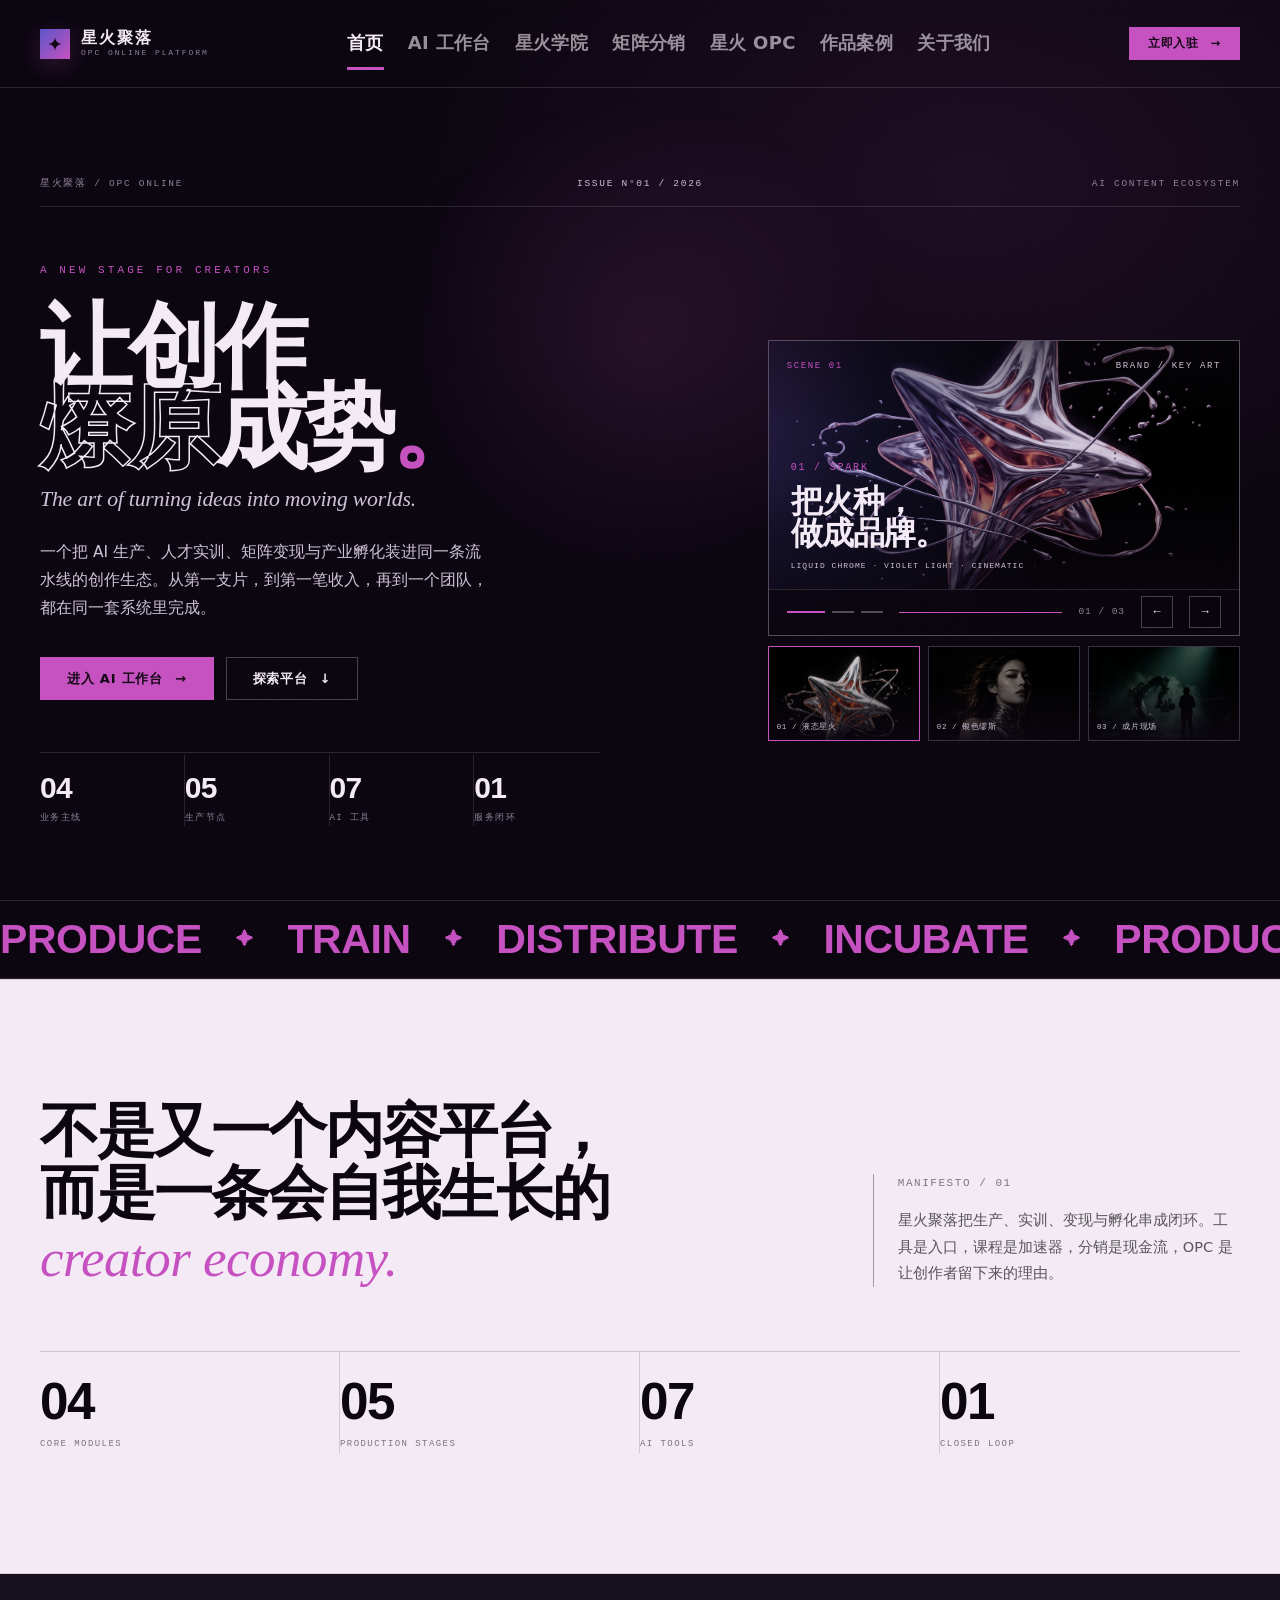
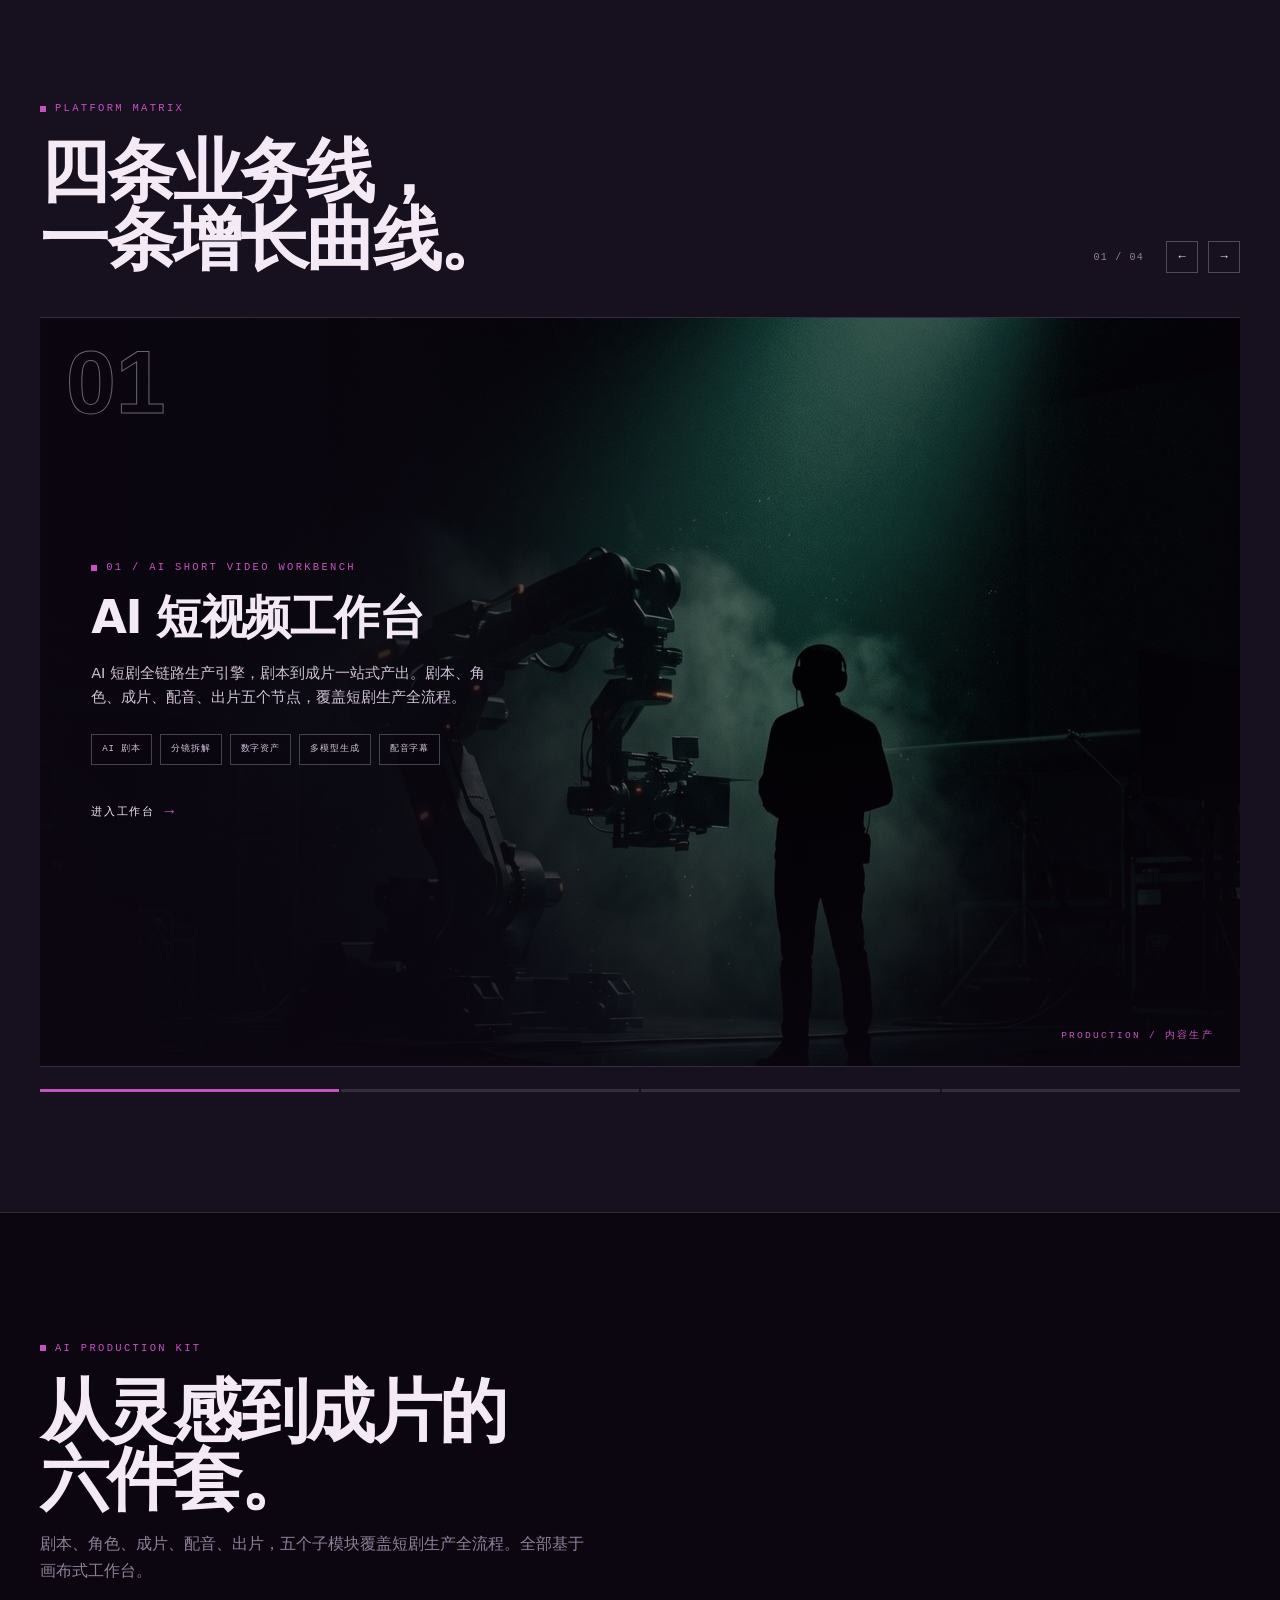
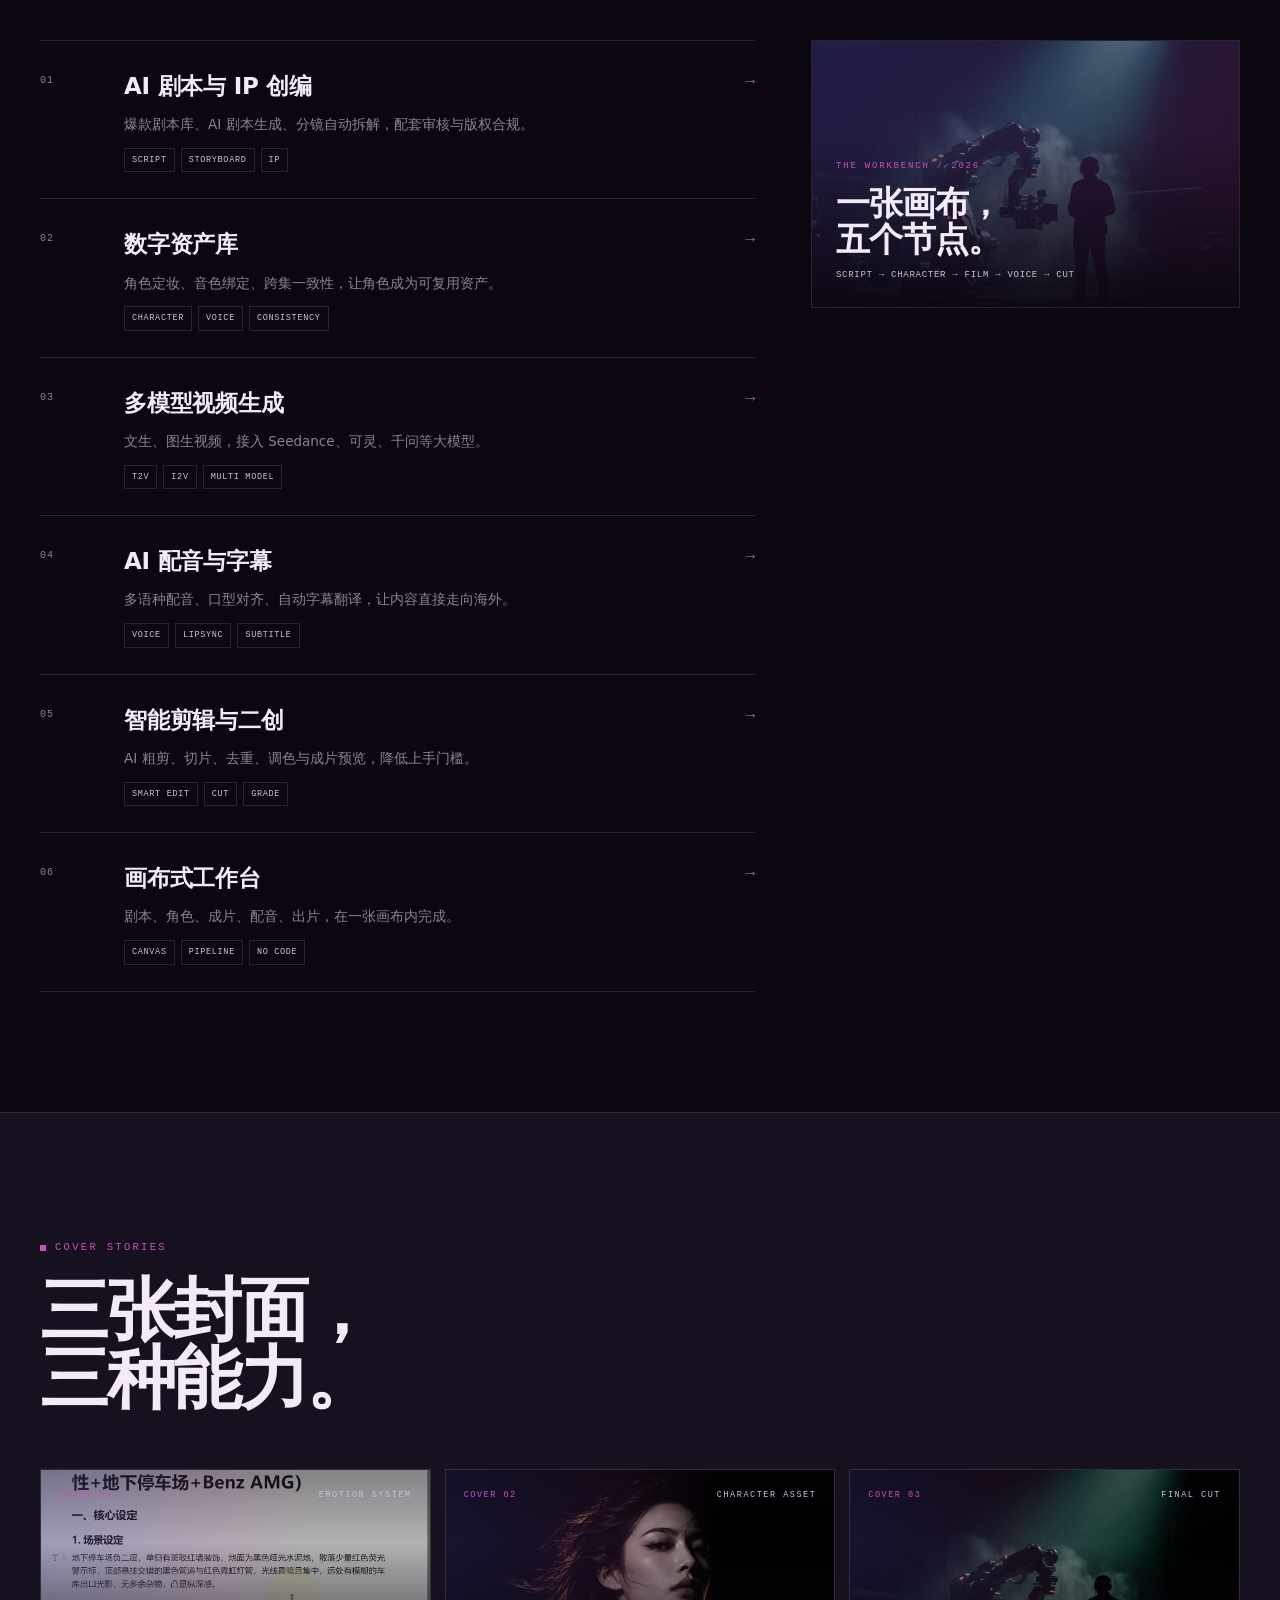
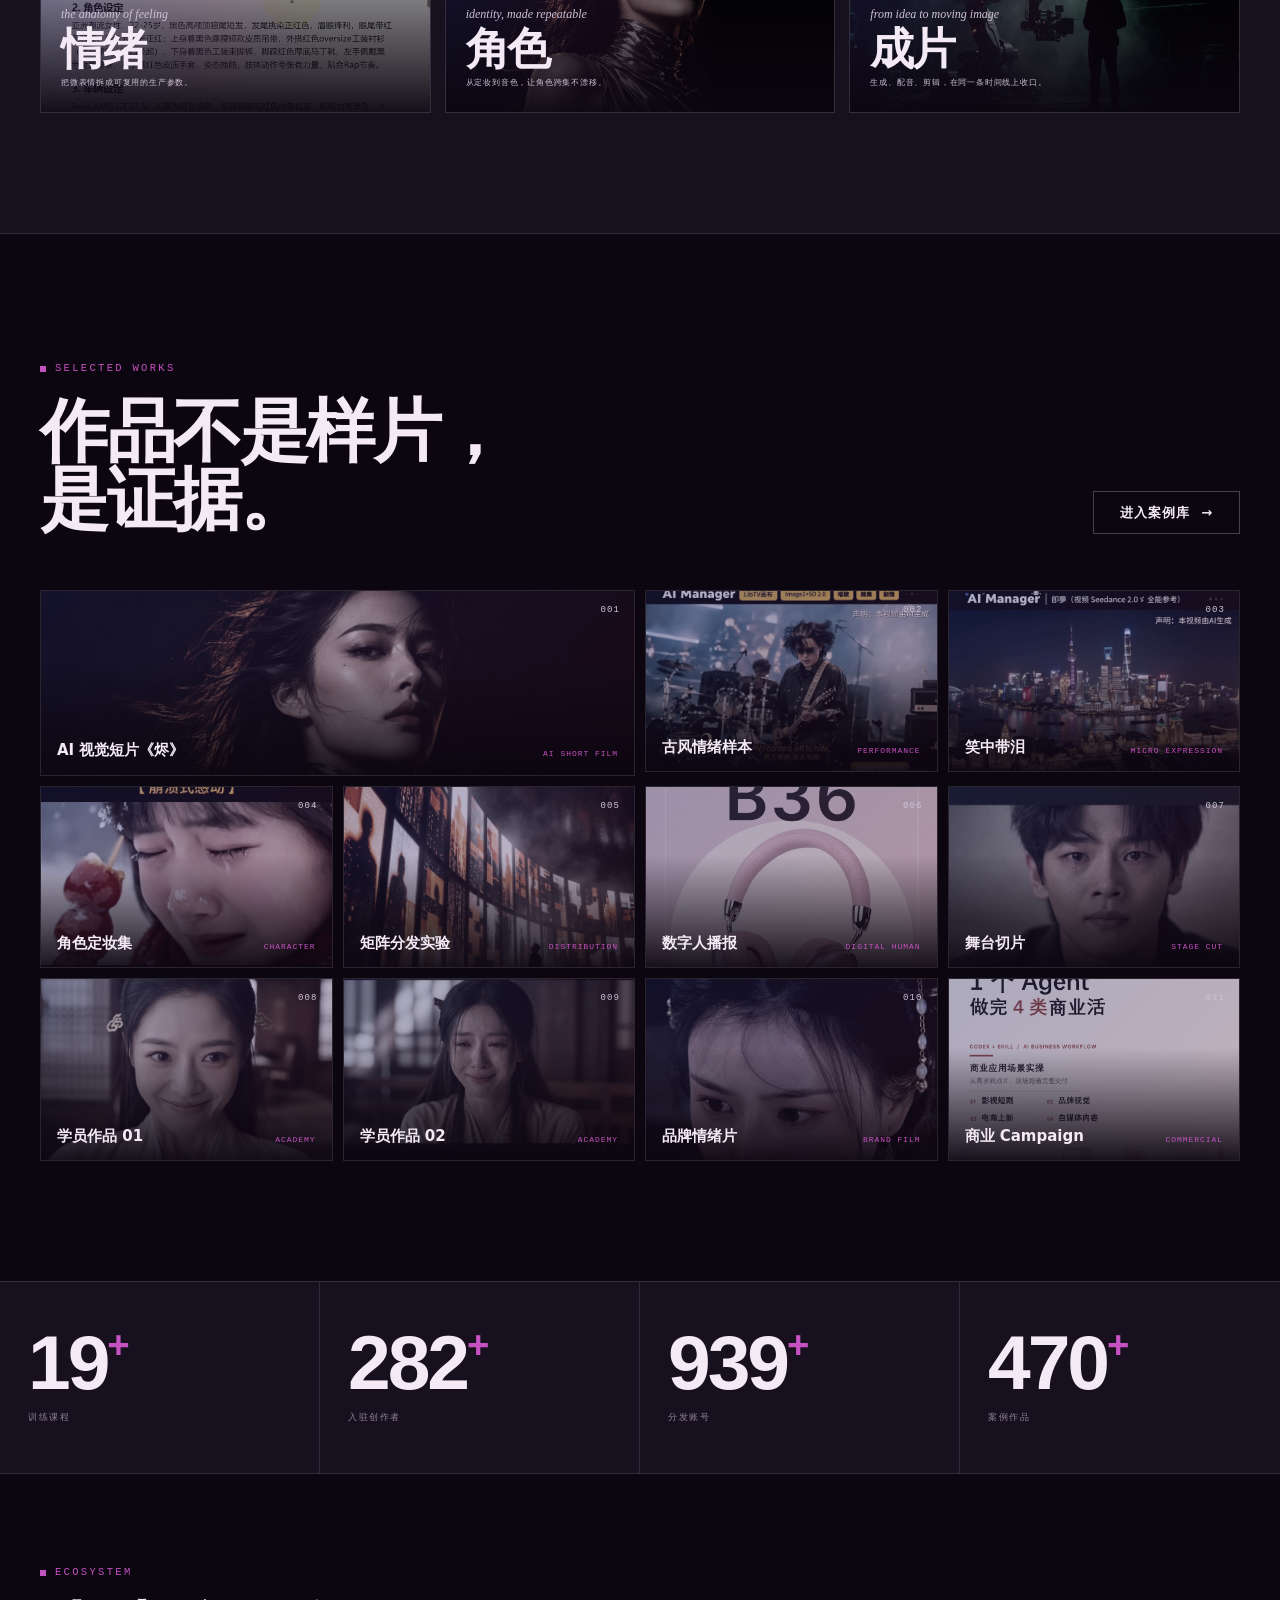
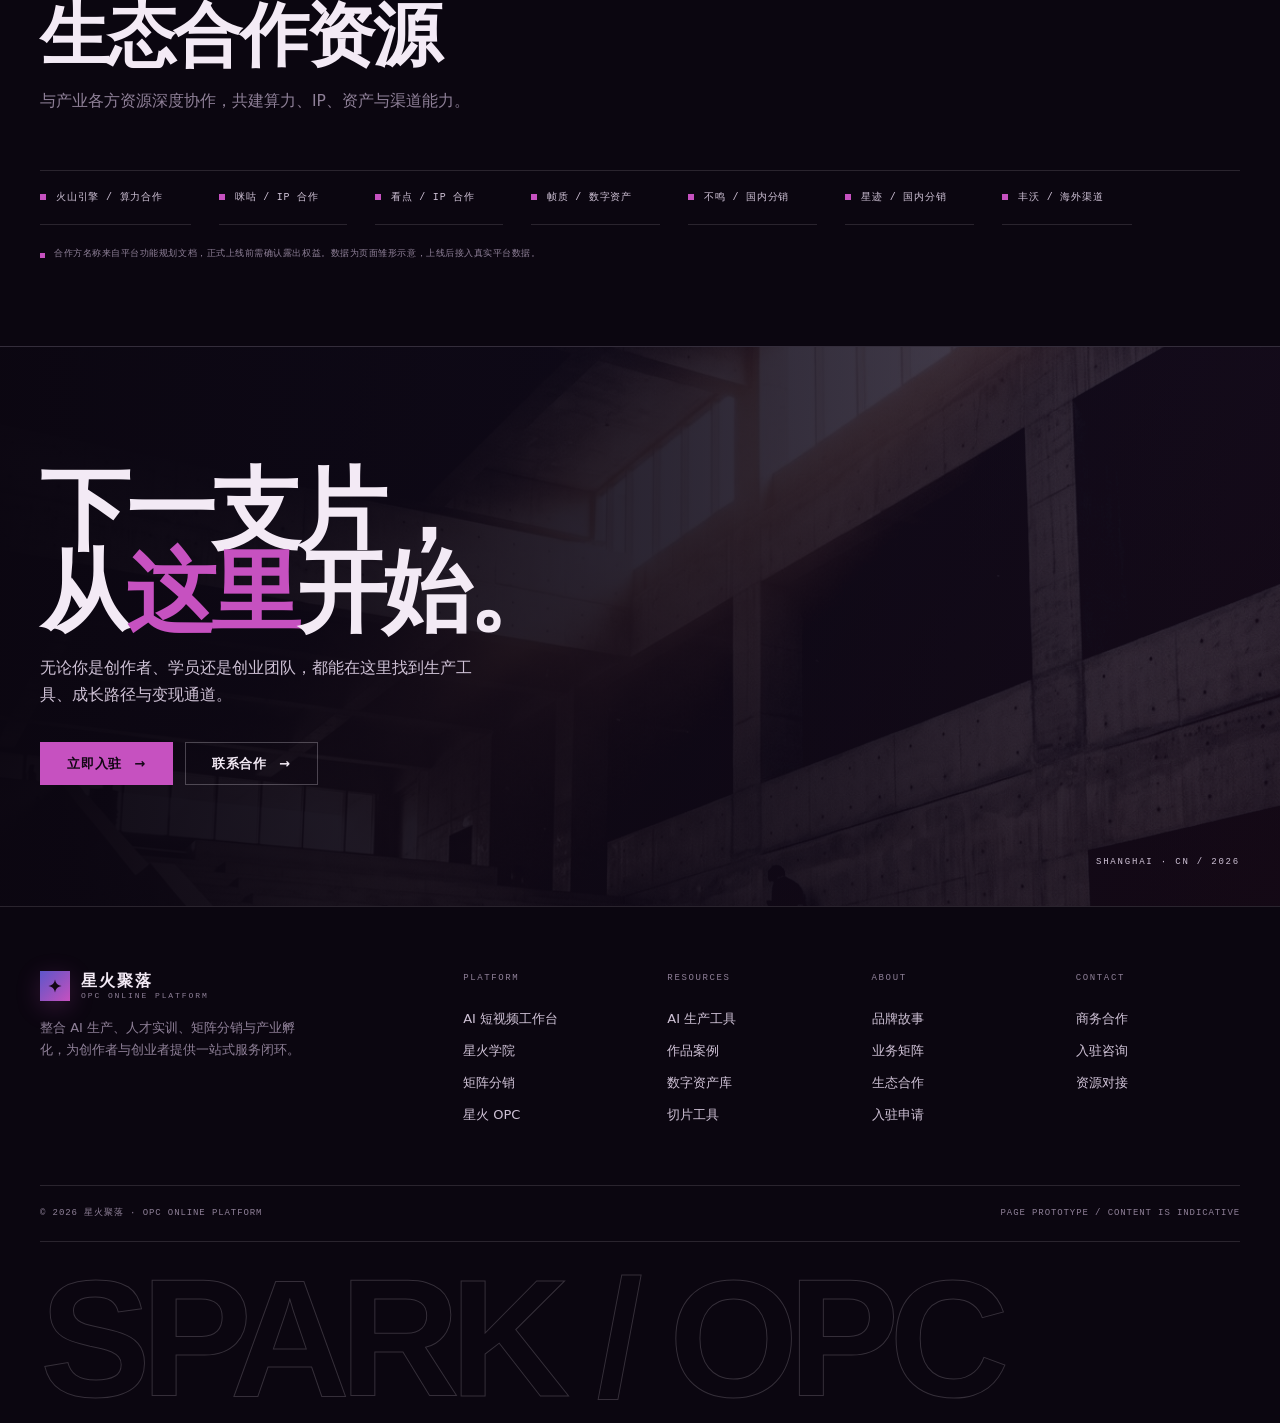
==== commit 92ad8628: "Restyle with logo purple palette, larger navigation, 16:10 windows" ====
--- a/index.html
+++ b/index.html
@@ -80,6 +80,7 @@
           </div>
         </div>
 
+        <div class="hero-visual">
         <div class="hero-stage" data-carousel data-auto="5.2" aria-label="概念海报轮播">
           <div class="stage-track">
             <article class="stage-slide is-active">
@@ -89,7 +90,7 @@
               <div class="stage-info">
                 <span class="stage-index">01 / SPARK</span>
                 <h2 class="stage-title">把火种，<br>做成品牌。</h2>
-                <p class="stage-cap">LIQUID CHROME · EMBER LIGHT · CINEMATIC</p>
+                <p class="stage-cap">LIQUID CHROME · VIOLET LIGHT · CINEMATIC</p>
               </div>
             </article>
             <article class="stage-slide">
@@ -126,6 +127,21 @@
             <button class="slider-btn" data-next aria-label="下一张">→</button>
           </div>
         </div>
+        <div class="stage-thumbs" aria-label="选择封面">
+          <button class="stage-thumb is-active" data-dot="0" aria-label="选择封面 1">
+            <img src="assets/img/gen-hero-spark.jpg" alt="">
+            <span>01 / 液态星火</span>
+          </button>
+          <button class="stage-thumb" data-dot="1" aria-label="选择封面 2">
+            <img src="assets/img/gen-muse.jpg" alt="">
+            <span>02 / 银色缪斯</span>
+          </button>
+          <button class="stage-thumb" data-dot="2" aria-label="选择封面 3">
+            <img src="assets/img/gen-workbench.jpg" alt="">
+            <span>03 / 成片现场</span>
+          </button>
+        </div>
+      </div>
       </div>
     </div>
   </section>
@@ -438,6 +454,16 @@
           <span class="mosaic-num">009</span>
           <div class="mosaic-cap"><b>学员作品 02</b><span>Academy</span></div>
         </a>
+        <a class="mosaic-item reveal" href="works.html">
+          <img src="assets/img/poster-02.jpg" alt="品牌情绪短片画面">
+          <span class="mosaic-num">010</span>
+          <div class="mosaic-cap"><b>品牌情绪片</b><span>Brand Film</span></div>
+        </a>
+        <a class="mosaic-item reveal" href="works.html">
+          <img src="assets/img/poster-05.jpg" alt="商业广告项目画面">
+          <span class="mosaic-num">011</span>
+          <div class="mosaic-cap"><b>商业 Campaign</b><span>Commercial</span></div>
+        </a>
       </div>
     </div>
   </section>
--- a/assets/css/base.css
+++ b/assets/css/base.css
@@ -1,29 +1,31 @@
 /* =========================================================
    星火聚落 OPC · 2026 视觉升级
-   黑曜石 / 骨白 / 火种橙 · 编辑部式时尚门户
+   紫曜石 / 紫白 / 星火紫红 · 编辑部式时尚门户
    ========================================================= */
 
 :root{
-  --bg:#070707;
-  --bg-1:#0C0C0C;
-  --bg-2:#121212;
-  --bg-3:#181816;
-  --ink:#F1EEE6;
-  --ink-2:#C8C4BA;
-  --muted:#8B877D;
-  --line:rgba(241,238,230,.13);
-  --line-strong:rgba(241,238,230,.26);
-  --accent:#FF5A2B;
-  --accent-hover:#FF764D;
-  --accent-ink:#160904;
-  --accent-soft:rgba(255,90,43,.1);
-  --accent-line:rgba(255,90,43,.42);
-  --paper:#EDE9DF;
+  --bg:#0B0610;
+  --bg-1:#17101F;
+  --bg-2:#1E1429;
+  --bg-3:#251A33;
+  --ink:#F3EAF5;
+  --ink-2:#CFC2D6;
+  --muted:#8F8098;
+  --line:rgba(243,234,245,.13);
+  --line-strong:rgba(243,234,245,.26);
+  --accent:#C651C0;
+  --accent-hover:#D46BCF;
+  --accent-deep:#8E53C2;
+  --violet:#5E56CC;
+  --accent-ink:#120714;
+  --accent-soft:rgba(198,81,192,.1);
+  --accent-line:rgba(198,81,192,.42);
+  --paper:#F3EAF5;
   --font-display:"Bahnschrift Condensed","Bahnschrift","Arial Narrow","HarmonyOS Sans SC","Microsoft YaHei",sans-serif;
   --font-ui:"HarmonyOS Sans SC","MiSans","PingFang SC","Source Han Sans SC","Microsoft YaHei",system-ui,sans-serif;
   --font-serif:"Georgia","Times New Roman",serif;
   --font-mono:"Cascadia Mono","Consolas","JetBrains Mono",monospace;
-  --nav-h:68px;
+  --nav-h:88px;
   --maxw:1440px;
   --pad:40px;
   --r:0px;
@@ -108,12 +110,13 @@
 .site-header{
   position:fixed;top:0;left:0;right:0;z-index:120;height:var(--nav-h);
   border-bottom:1px solid var(--line);
-  transition:background .35s ease,backdrop-filter .35s ease;
+  transition:height .35s ease,background .35s ease,backdrop-filter .35s ease;
 }
 .site-header.scrolled{
-  background:rgba(7,7,7,.84);
-  -webkit-backdrop-filter:blur(18px) saturate(130%);
-  backdrop-filter:blur(18px) saturate(130%);
+  height:72px;
+  background:rgba(11,6,16,.85);
+  -webkit-backdrop-filter:blur(12px) saturate(130%);
+  backdrop-filter:blur(12px) saturate(130%);
 }
 .nav-inner{
   max-width:var(--maxw);margin:0 auto;padding:0 var(--pad);height:100%;
@@ -122,19 +125,21 @@
 .brand{display:flex;align-items:center;gap:11px;flex:none}
 .brand-mark{
   width:30px;height:30px;flex:none;display:grid;place-items:center;
-  color:var(--accent-ink);background:var(--accent);
+  color:var(--accent-ink);
+  background:linear-gradient(135deg,var(--violet),var(--accent-deep) 48%,var(--accent));
+  box-shadow:0 6px 24px rgba(198,81,192,.22);
 }
 .brand-word{display:flex;flex-direction:column;line-height:1.1}
-.brand-word b{font-size:15px;font-weight:800;letter-spacing:.12em}
+.brand-word b{font-size:16px;font-weight:800;letter-spacing:.12em}
 .brand-word small{font-family:var(--font-mono);font-size:8px;letter-spacing:.24em;color:var(--muted);margin-top:3px}
-.main-nav{display:flex;align-items:center;gap:24px}
+.main-nav{display:flex;align-items:center;gap:40px}
 .main-nav a{
-  position:relative;padding:8px 0;font-family:var(--font-mono);
-  font-size:11px;letter-spacing:.12em;color:var(--muted);
+  position:relative;padding:10px 0;font-family:var(--font-ui);
+  font-size:20px;font-weight:600;letter-spacing:.02em;color:rgba(243,234,245,.6);
   transition:color .25s ease;
 }
 .main-nav a::after{
-  content:"";position:absolute;left:0;right:0;bottom:1px;height:1px;
+  content:"";position:absolute;left:0;right:0;bottom:-1px;height:3px;
   background:var(--accent);transform:scaleX(0);transform-origin:left;
   transition:transform .3s ease;
 }
@@ -149,7 +154,7 @@
 .nav-burger span{display:block;width:16px;height:1px;background:var(--ink);margin:3px 0;transition:transform .3s ease,opacity .3s ease}
 .mobile-menu{
   display:none;position:fixed;inset:var(--nav-h) 0 0 0;z-index:119;
-  background:rgba(7,7,7,.98);padding:34px var(--pad);overflow:auto;
+  background:rgba(11,6,16,.98);padding:34px var(--pad);overflow:auto;
 }
 .mobile-menu a{
   display:block;padding:15px 0;font-family:var(--font-mono);font-size:16px;
@@ -163,7 +168,7 @@
   position:relative;min-height:100vh;min-height:100dvh;
   padding:calc(var(--nav-h) + 26px) 0 0;
   background:
-    radial-gradient(900px 600px at 76% 20%,rgba(255,90,43,.08),transparent 64%),
+    radial-gradient(900px 600px at 76% 20%,rgba(198,81,192,.1),transparent 64%),
     var(--bg);
   display:flex;flex-direction:column;justify-content:center;
   overflow:hidden;
@@ -171,14 +176,14 @@
 .editorial-hero::before{
   content:"";position:absolute;inset:0;pointer-events:none;opacity:.32;
   background-image:
-    linear-gradient(rgba(241,238,230,.035) 1px,transparent 1px),
-    linear-gradient(90deg,rgba(241,238,230,.035) 1px,transparent 1px);
+    linear-gradient(rgba(243,234,245,.035) 1px,transparent 1px),
+    linear-gradient(90deg,rgba(243,234,245,.035) 1px,transparent 1px);
   background-size:calc(100% / 12) 100%,100% 96px;
   mask-image:linear-gradient(#000,transparent 88%);
 }
 .editorial-hero::after{
   content:"";position:absolute;inset:0;pointer-events:none;
-  background:radial-gradient(380px circle at var(--mx,50%) var(--my,38%),rgba(255,90,43,.1),transparent 66%);
+  background:radial-gradient(380px circle at var(--mx,50%) var(--my,38%),rgba(198,81,192,.13),transparent 66%);
   opacity:.9;transition:opacity .4s ease;
 }
 .editorial-hero .wrap{position:relative;width:100%}
@@ -238,9 +243,10 @@
 .hero-meta span{display:block;font-family:var(--font-mono);font-size:9px;letter-spacing:.16em;color:var(--muted);margin-top:8px;text-transform:uppercase}
 
 /* 封面轮播 */
+.hero-visual{display:flex;flex-direction:column;gap:10px;align-self:center;min-width:0}
 .hero-stage{
-  position:relative;height:clamp(500px,64vh,680px);
-  border:1px solid var(--line);background:var(--bg-2);overflow:hidden;
+  position:relative;width:100%;aspect-ratio:16/10;
+  border:1px solid var(--line-strong);background:var(--bg-2);overflow:hidden;
 }
 .stage-track{position:absolute;inset:0}
 .stage-slide{
@@ -248,17 +254,22 @@
   transform:scale(1.025);transition:opacity .8s ease,transform 1.2s cubic-bezier(.22,1,.36,1),visibility .8s;
 }
 .stage-slide.is-active{opacity:1;visibility:visible;transform:none}
-.stage-media{position:absolute;inset:0}
+.stage-media{position:absolute;inset:0;isolation:isolate}
 .stage-media img{
   width:100%;height:100%;object-fit:cover;
-  filter:grayscale(.15) contrast(1.05) brightness(.82);
+  filter:grayscale(.3) contrast(1.06) brightness(.8) saturate(.9);
+}
+.stage-media::after{
+  content:"";position:absolute;inset:0;pointer-events:none;
+  background:linear-gradient(135deg,rgba(94,86,204,.4),rgba(198,81,192,.3));
+  mix-blend-mode:color;opacity:.6;
 }
 .stage-slide:nth-child(2) .stage-media img{object-position:center 25%}
 .stage-shade{
   position:absolute;inset:0;
   background:
-    linear-gradient(180deg,rgba(7,7,7,.55) 0%,transparent 30%,transparent 48%,rgba(7,7,7,.9) 100%),
-    linear-gradient(90deg,rgba(255,90,43,.1),transparent 55%);
+    linear-gradient(180deg,rgba(11,6,16,.5) 0%,transparent 28%,transparent 45%,rgba(11,6,16,.94) 100%),
+    linear-gradient(90deg,rgba(94,86,204,.26),transparent 58%);
 }
 .stage-top{
   position:absolute;top:18px;left:18px;right:18px;
@@ -267,28 +278,28 @@
   text-transform:uppercase;color:var(--ink-2);
 }
 .stage-top span:first-child{color:var(--accent)}
-.stage-info{position:absolute;left:26px;right:26px;bottom:74px}
+.stage-info{position:absolute;left:22px;right:22px;bottom:62px}
 .stage-index{
-  display:block;font-family:var(--font-display);font-size:13px;
-  letter-spacing:.18em;color:var(--accent);margin-bottom:14px;
+  display:block;font-family:var(--font-mono);font-size:10px;
+  letter-spacing:.18em;color:var(--accent);margin-bottom:9px;
 }
 .stage-title{
-  font-size:clamp(34px,3.4vw,50px);line-height:1.02;letter-spacing:-.03em;
-  font-weight:800;max-width:9ch;
+  font-size:clamp(26px,2.5vw,38px);line-height:1.02;letter-spacing:-.03em;
+  font-weight:800;max-width:14ch;
 }
 .stage-cap{
-  margin-top:14px;font-family:var(--font-mono);font-size:9.5px;
+  margin-top:9px;font-family:var(--font-mono);font-size:8px;
   letter-spacing:.13em;color:var(--ink-2);text-transform:uppercase;
 }
 .stage-ui{
-  position:absolute;left:0;right:0;bottom:0;height:52px;
+  position:absolute;left:0;right:0;bottom:0;height:46px;
   display:flex;align-items:center;gap:16px;padding:0 18px;
-  background:rgba(7,7,7,.55);border-top:1px solid var(--line);
+  background:rgba(11,6,16,.68);border-top:1px solid var(--line);
   -webkit-backdrop-filter:blur(12px);backdrop-filter:blur(12px);
 }
 .stage-dots{display:flex;gap:7px}
 .stage-dots button{
-  width:22px;height:2px;border:0;background:rgba(241,238,230,.34);
+  width:22px;height:2px;border:0;background:rgba(243,234,245,.3);
   cursor:pointer;padding:0;transition:background .3s ease,width .3s ease;
 }
 .stage-dots button.is-active{width:38px;background:var(--accent)}
@@ -306,6 +317,28 @@
   font-family:var(--font-mono);font-size:12px;transition:background .25s ease,color .25s ease,border-color .25s ease;
 }
 .slider-btn:hover{background:var(--accent);border-color:var(--accent);color:var(--accent-ink)}
+.stage-thumbs{display:grid;grid-template-columns:repeat(3,1fr);gap:8px}
+.stage-thumb{
+  position:relative;aspect-ratio:16/10;padding:0;border:1px solid var(--line);
+  background:var(--bg-2);overflow:hidden;cursor:pointer;transition:border-color .3s ease;
+}
+.stage-thumb img{
+  width:100%;height:100%;object-fit:cover;object-position:center 30%;
+  filter:grayscale(.55) brightness(.58) contrast(1.05);
+  transition:filter .3s ease,transform .6s ease;
+}
+.stage-thumb::after{
+  content:"";position:absolute;inset:0;
+  background:linear-gradient(180deg,transparent 35%,rgba(11,6,16,.88));
+}
+.stage-thumb span{
+  position:absolute;left:8px;right:8px;bottom:6px;z-index:1;
+  font-family:var(--font-mono);font-size:7.5px;letter-spacing:.08em;
+  color:var(--ink-2);text-align:left;text-transform:uppercase;
+}
+.stage-thumb:hover img{filter:grayscale(.3) brightness(.7);transform:scale(1.04)}
+.stage-thumb.is-active{border-color:var(--accent)}
+.stage-thumb.is-active img{filter:grayscale(.15) brightness(.82)}
 
 .hero-side-note{
   position:absolute;right:-6px;top:0;height:100%;
@@ -326,7 +359,7 @@
   display:flex;align-items:center;gap:34px;padding-right:34px;
   font-family:var(--font-display);font-size:clamp(28px,3.2vw,48px);
   line-height:1;letter-spacing:-.01em;text-transform:uppercase;
-  color:transparent;-webkit-text-stroke:1px rgba(241,238,230,.36);
+  color:transparent;-webkit-text-stroke:1px rgba(243,234,245,.38);
   white-space:nowrap;
 }
 .marquee-item b{color:var(--accent);-webkit-text-stroke:0;font-weight:700}
@@ -366,46 +399,55 @@
 .module-slider-head{display:flex;align-items:flex-end;justify-content:space-between;gap:30px;margin-bottom:44px}
 .module-controls{display:flex;align-items:center;gap:10px}
 .slider-count{font-family:var(--font-mono);font-size:10px;letter-spacing:.12em;color:var(--muted);margin-right:12px}
-.module-stage{position:relative;overflow:hidden;border-top:1px solid var(--line);border-bottom:1px solid var(--line)}
-.module-track{display:flex;width:100%;transition:transform .9s cubic-bezier(.22,1,.36,1)}
-.module-panel{
-  flex:0 0 100%;min-width:100%;display:grid;
-  grid-template-columns:minmax(300px,.42fr) minmax(0,.58fr);
-  min-height:600px;
-}
-.module-visual{position:relative;border-right:1px solid var(--line);overflow:hidden}
-.module-visual img{width:100%;height:100%;object-fit:cover;filter:grayscale(.2) contrast(1.05) brightness(.76);transition:transform 1s ease}
+.module-stage{
+  position:relative;overflow:hidden;aspect-ratio:16/10;
+  border-top:1px solid var(--line);border-bottom:1px solid var(--line);
+  background:var(--bg-1);
+}
+.module-track{display:flex;width:100%;height:100%;transition:transform .9s cubic-bezier(.22,1,.36,1)}
+.module-panel{position:relative;flex:0 0 100%;min-width:100%;height:100%;overflow:hidden}
+.module-visual{position:absolute;inset:0;overflow:hidden;isolation:isolate}
+.module-visual img{width:100%;height:100%;object-fit:cover;object-position:center 30%;filter:grayscale(.3) contrast(1.07) brightness(.74) saturate(.9);transition:transform 1s ease}
 .module-panel:hover .module-visual img{transform:scale(1.03)}
+.module-visual::before{
+  content:"";position:absolute;inset:0;pointer-events:none;
+  background:linear-gradient(135deg,rgba(94,86,204,.34),rgba(198,81,192,.24));
+  mix-blend-mode:color;opacity:.65;
+}
 .module-visual::after{
   content:"";position:absolute;inset:0;
-  background:linear-gradient(180deg,rgba(7,7,7,.25),transparent 40%,rgba(7,7,7,.8));
+  background:
+    linear-gradient(90deg,rgba(11,6,16,.96) 0%,rgba(11,6,16,.82) 30%,rgba(11,6,16,.16) 63%,rgba(11,6,16,.45) 100%),
+    linear-gradient(180deg,transparent 52%,rgba(11,6,16,.72));
 }
 .module-no{
-  position:absolute;left:26px;top:20px;z-index:1;
-  font-family:var(--font-display);font-size:96px;line-height:1;font-weight:700;
-  color:transparent;-webkit-text-stroke:1px rgba(241,238,230,.5);
+  position:absolute;left:26px;top:20px;z-index:2;
+  font-family:var(--font-display);font-size:clamp(64px,7vw,96px);line-height:1;font-weight:700;
+  color:transparent;-webkit-text-stroke:1px rgba(243,234,245,.42);
 }
 .module-visual-label{
-  position:absolute;left:26px;bottom:22px;z-index:1;
+  position:absolute;left:auto;right:26px;bottom:22px;z-index:2;
   font-family:var(--font-mono);font-size:9.5px;letter-spacing:.24em;
   color:var(--accent);text-transform:uppercase;
 }
 .module-body{
+  position:relative;z-index:3;width:43%;height:100%;
   display:flex;flex-direction:column;justify-content:center;
-  padding:56px clamp(30px,5vw,86px);background:var(--bg-1);
-}
-.module-body .eyebrow{margin-bottom:20px}
+  padding:44px clamp(26px,4vw,56px);background:transparent;
+}
+.module-body .eyebrow{margin-bottom:18px}
 .module-body h3{
-  font-size:clamp(34px,4vw,58px);line-height:1;letter-spacing:-.03em;font-weight:800;
-}
-.module-body p{color:var(--muted);margin-top:22px;max-width:52ch;font-size:15px}
-.module-body .module-feats{display:flex;flex-wrap:wrap;gap:8px;margin-top:26px}
+  font-size:clamp(32px,3.6vw,52px);line-height:1;letter-spacing:-.03em;font-weight:800;
+}
+.module-body p{color:var(--ink-2);margin-top:20px;max-width:44ch;font-size:14.5px}
+.module-body .module-feats{display:flex;flex-wrap:wrap;gap:8px;margin-top:24px}
 .feat{
   font-family:var(--font-mono);font-size:9px;letter-spacing:.1em;text-transform:uppercase;
-  color:var(--ink-2);padding:7px 10px;border:1px solid var(--line);
+  color:var(--ink-2);padding:7px 10px;border:1px solid var(--line-strong);
+  background:rgba(11,6,16,.32);
 }
 .module-body .module-link{
-  margin-top:40px;display:inline-flex;align-items:center;gap:10px;
+  margin-top:34px;display:inline-flex;align-items:center;gap:10px;
   color:var(--ink);font-family:var(--font-mono);font-size:10.5px;
   letter-spacing:.16em;text-transform:uppercase;
 }
@@ -436,12 +478,15 @@
 .tool-row:hover .tool-arrow{transform:translateX(5px)}
 .tools-poster{
   position:sticky;top:calc(var(--nav-h) + 24px);
-  aspect-ratio:3/4;overflow:hidden;border:1px solid var(--line);
-}
-.tools-poster img{width:100%;height:100%;object-fit:cover;filter:grayscale(.25) brightness(.72) contrast(1.08)}
+  aspect-ratio:16/10;overflow:hidden;border:1px solid var(--line);
+}
+.tools-poster img{width:100%;height:100%;object-fit:cover;object-position:center 30%;filter:grayscale(.35) brightness(.7) contrast(1.08)}
 .tools-poster::after{
   content:"";position:absolute;inset:0;
-  background:linear-gradient(180deg,transparent 45%,rgba(7,7,7,.92));
+  background:
+    linear-gradient(180deg,transparent 36%,rgba(11,6,16,.94)),
+    linear-gradient(135deg,rgba(94,86,204,.34),rgba(198,81,192,.22));
+  mix-blend-mode:normal;
 }
 .tools-poster-label{position:absolute;left:24px;right:24px;bottom:24px;z-index:1}
 .tools-poster-label span{font-family:var(--font-mono);font-size:9px;letter-spacing:.2em;color:var(--accent);text-transform:uppercase}
@@ -452,21 +497,21 @@
 .cover-stories{background:var(--bg-1);border-top:1px solid var(--line);border-bottom:1px solid var(--line)}
 .cover-grid{display:grid;grid-template-columns:repeat(3,1fr);gap:14px}
 .cover-card{
-  position:relative;aspect-ratio:3/4;overflow:hidden;border:1px solid var(--line);
-  transition:border-color .35s ease;
+  position:relative;aspect-ratio:16/10;overflow:hidden;border:1px solid var(--line);
+  transition:border-color .35s ease;isolation:isolate;
 }
 .cover-card:hover{border-color:var(--accent-line)}
 .cover-card img{
-  position:absolute;inset:0;width:100%;height:100%;object-fit:cover;
-  filter:grayscale(.45) contrast(1.12) brightness(.7);
+  position:absolute;inset:0;width:100%;height:100%;object-fit:cover;object-position:center 30%;
+  filter:grayscale(.4) contrast(1.12) brightness(.7) saturate(.9);
   transition:transform 1.1s cubic-bezier(.22,1,.36,1),filter .5s ease;
 }
 .cover-card:hover img{transform:scale(1.04);filter:grayscale(.1) contrast(1.08) brightness(.78)}
 .cover-card::after{
   content:"";position:absolute;inset:0;
   background:
-    linear-gradient(180deg,rgba(7,7,7,.3),transparent 35%,rgba(7,7,7,.92)),
-    linear-gradient(90deg,rgba(255,90,43,.12),transparent 50%);
+    linear-gradient(180deg,rgba(11,6,16,.28),transparent 30%,rgba(11,6,16,.94)),
+    linear-gradient(90deg,rgba(94,86,204,.24),rgba(198,81,192,.12) 45%,transparent 70%);
 }
 .cover-meta{
   position:absolute;top:18px;left:18px;right:18px;z-index:1;
@@ -477,36 +522,38 @@
 .cover-meta span:first-child{color:var(--accent)}
 .cover-type{position:absolute;left:20px;right:20px;bottom:22px;z-index:1}
 .cover-type .en{
-  font-family:var(--font-serif);font-style:italic;font-size:14px;
-  color:var(--ink-2);display:block;margin-bottom:8px;
+  font-family:var(--font-serif);font-style:italic;font-size:12px;
+  color:var(--ink-2);display:block;margin-bottom:5px;
 }
 .cover-type b{
-  display:block;font-size:clamp(46px,5vw,72px);line-height:.9;font-weight:800;
+  display:block;font-size:clamp(32px,3.4vw,52px);line-height:.9;font-weight:800;
   letter-spacing:-.05em;
 }
 .cover-type p{
-  font-family:var(--font-mono);font-size:9px;letter-spacing:.1em;
-  color:var(--muted);margin-top:14px;line-height:1.7;text-transform:uppercase;
+  font-family:var(--font-mono);font-size:8px;letter-spacing:.1em;
+  color:var(--ink-2);margin-top:8px;line-height:1.6;text-transform:uppercase;
 }
 
 /* ---------- 作品 Mosaic ---------- */
 .mosaic{background:var(--bg)}
 .mosaic-grid{
-  display:grid;grid-template-columns:repeat(4,1fr);grid-auto-rows:250px;gap:10px;
+  display:grid;grid-template-columns:repeat(4,1fr);grid-auto-rows:auto;gap:10px;
 }
 .mosaic-item{
-  position:relative;overflow:hidden;border:1px solid var(--line);
-}
-.mosaic-item.feature{grid-column:span 2;grid-row:span 2}
+  position:relative;overflow:hidden;border:1px solid var(--line);aspect-ratio:16/10;isolation:isolate;
+}
+.mosaic-item.feature{grid-column:span 2;grid-row:auto;aspect-ratio:32/10}
 .mosaic-item img{
-  width:100%;height:100%;object-fit:cover;
-  filter:grayscale(.35) contrast(1.08) brightness(.78);
+  width:100%;height:100%;object-fit:cover;object-position:center 30%;
+  filter:grayscale(.4) contrast(1.08) brightness(.76) saturate(.88);
   transition:transform 1s cubic-bezier(.22,1,.36,1),filter .4s ease;
 }
 .mosaic-item:hover img{transform:scale(1.045);filter:grayscale(0) contrast(1.05) brightness(.86)}
 .mosaic-item::after{
   content:"";position:absolute;inset:0;
-  background:linear-gradient(180deg,transparent 45%,rgba(7,7,7,.9));
+  background:
+    linear-gradient(180deg,transparent 38%,rgba(11,6,16,.92)),
+    linear-gradient(135deg,rgba(94,86,204,.2),rgba(198,81,192,.12));
   pointer-events:none;
 }
 .mosaic-cap{
@@ -561,7 +608,9 @@
 .cta-editorial-bg img{width:100%;height:100%;object-fit:cover;filter:grayscale(.5) brightness(.45) contrast(1.1)}
 .cta-editorial-bg::after{
   content:"";position:absolute;inset:0;
-  background:linear-gradient(90deg,rgba(7,7,7,.95) 0%,rgba(7,7,7,.62) 52%,rgba(7,7,7,.25) 100%);
+  background:
+    linear-gradient(90deg,rgba(11,6,16,.96) 0%,rgba(11,6,16,.68) 52%,rgba(11,6,16,.3) 100%),
+    linear-gradient(135deg,rgba(94,86,204,.22),rgba(198,81,192,.12));
 }
 .cta-editorial .wrap{position:relative;z-index:1;width:100%}
 .cta-editorial h2{
@@ -601,7 +650,7 @@
 .footer-word{
   font-family:var(--font-display);font-size:clamp(64px,13vw,190px);
   line-height:.8;letter-spacing:-.06em;text-transform:uppercase;font-weight:800;
-  color:transparent;-webkit-text-stroke:1px rgba(241,238,230,.16);
+  color:transparent;-webkit-text-stroke:1px rgba(243,234,245,.18);
   border-top:1px solid var(--line);padding:30px 0 18px;
   white-space:nowrap;overflow:hidden;
 }
--- a/assets/css/pages.css
+++ b/assets/css/pages.css
@@ -33,8 +33,8 @@
 .sub-hero::before{
   content:"";position:absolute;inset:0;
   background-image:
-    linear-gradient(rgba(241,238,230,.028) 1px,transparent 1px),
-    linear-gradient(90deg,rgba(241,238,230,.028) 1px,transparent 1px);
+    linear-gradient(rgba(243,234,245,.028) 1px,transparent 1px),
+    linear-gradient(90deg,rgba(243,234,245,.028) 1px,transparent 1px);
   background-size:100% 96px,calc(100% / 12) 100%;
   opacity:.6;pointer-events:none;
 }
@@ -85,7 +85,7 @@
 .feature-row:hover{background:linear-gradient(90deg,var(--accent-soft),transparent 60%);padding-left:14px}
 .feature-row .idx{
   font-family:var(--font-display);font-size:64px;line-height:.9;font-weight:700;
-  color:transparent;-webkit-text-stroke:1px rgba(241,238,230,.28);
+  color:transparent;-webkit-text-stroke:1px rgba(243,234,245,.28);
 }
 .feature-row .idx i{font-style:normal}
 .feature-row h3{
@@ -165,16 +165,18 @@
   transition:border-color .3s ease,transform .3s ease;
 }
 .work-card:hover{border-color:var(--accent-line);transform:translateY(-4px)}
-.work-cover{position:relative;aspect-ratio:3/4;overflow:hidden;background:var(--bg-2)}
+.work-cover{position:relative;aspect-ratio:16/10;overflow:hidden;background:var(--bg-2)}
 .work-cover .art{
   position:absolute;inset:0;display:flex;align-items:flex-end;padding:22px;
-  background-size:cover;background-position:center;background-repeat:no-repeat;
+  background-size:cover;background-position:center 30%;background-repeat:no-repeat;
   transition:transform 1s cubic-bezier(.22,1,.36,1);
 }
 .work-card:hover .work-cover .art{transform:scale(1.04)}
 .art::before{
   content:"";position:absolute;inset:0;
-  background:linear-gradient(180deg,rgba(7,7,7,.08) 30%,rgba(7,7,7,.86) 100%);
+  background:
+    linear-gradient(180deg,rgba(11,6,16,.05) 22%,rgba(11,6,16,.9) 100%),
+    linear-gradient(135deg,rgba(94,86,204,.22),rgba(198,81,192,.12));
 }
 .art-a{background-color:#3A0F05}
 .art-b{background-color:#10131D}
@@ -183,7 +185,7 @@
 .art-e{background-color:#1D1507}
 .art-f{background-color:#1A070F}
 .art-title{
-  position:relative;font-size:clamp(19px,2vw,26px);line-height:1.16;
+  position:relative;font-size:clamp(18px,1.8vw,24px);line-height:1.16;
   font-weight:800;letter-spacing:-.02em;color:#fff;max-width:12ch;
 }
 .art-title small{
@@ -228,7 +230,7 @@
   position:relative;overflow:hidden;border:1px solid var(--line);
   padding:72px clamp(28px,6vw,80px);
   background:
-    radial-gradient(760px 420px at 88% 10%,rgba(255,90,43,.13),transparent 62%),
+    radial-gradient(760px 420px at 88% 10%,rgba(198,81,192,.15),transparent 62%),
     var(--bg-1);
 }
 .cta-band::before{
@@ -275,11 +277,15 @@
 .pager-link.next{text-align:right;margin-left:auto}
 
 /* ---------- 响应式 ---------- */
+@media (max-width:1320px){
+  .main-nav{gap:24px}
+  .main-nav a{font-size:18px}
+}
 @media (max-width:1200px){
   .hero-grid{grid-template-columns:minmax(0,1.08fr) minmax(340px,.92fr);gap:36px}
-  .hero-stage{height:clamp(480px,60vh,620px)}
+  .hero-stage{height:auto;aspect-ratio:16/10}
   .module-body{padding:48px 40px}
-  .mosaic-grid{grid-auto-rows:220px}
+  .mosaic-grid{grid-auto-rows:auto}
 }
 @media (max-width:1024px){
   .main-nav{display:none}
@@ -292,17 +298,20 @@
   .hero-grid{grid-template-columns:1fr;gap:34px}
   .hero-copy{padding-top:0}
   .hero-display{font-size:clamp(56px,10vw,96px)}
-  .hero-stage{height:min(76vh,620px)}
+  .hero-stage{height:auto;aspect-ratio:16/10}
   .hero-side-note{display:none}
   .manifesto-grid{grid-template-columns:1fr;gap:34px}
-  .module-panel{grid-template-columns:1fr;min-height:0}
-  .module-visual{height:400px;border-right:0;border-bottom:1px solid var(--line)}
+  .module-stage{aspect-ratio:auto}
+  .module-track{height:auto;align-items:stretch}
+  .module-panel{display:flex;flex-direction:column;height:auto}
+  .module-visual{position:relative;inset:auto;aspect-ratio:16/10;border-bottom:1px solid var(--line)}
+  .module-body{width:100%;height:auto;padding:38px 32px}
   .tools-layout{grid-template-columns:1fr}
   .tools-poster{display:none}
   .cover-grid{grid-template-columns:repeat(2,1fr)}
-  .cover-card:last-child{grid-column:span 2;aspect-ratio:16/9}
+  .cover-card:last-child{grid-column:span 2;aspect-ratio:32/10}
   .mosaic-grid{grid-template-columns:repeat(3,1fr)}
-  .mosaic-item.feature{grid-column:span 2;grid-row:span 2}
+  .mosaic-item.feature{grid-column:span 2;grid-row:auto;aspect-ratio:32/10}
   .sub-hero::after{width:52%;opacity:.55}
   .loop-steps{grid-template-columns:1fr 1fr}
   .loop-step{border-bottom:1px solid var(--line)}
@@ -322,20 +331,20 @@
   .hero-kicker span:nth-child(2){display:none}
   .hero-display{font-size:clamp(52px,13vw,82px)}
   .hero-meta{max-width:none}
-  .hero-stage{height:min(68vh,560px)}
+  .hero-stage{height:auto;aspect-ratio:16/10}
   .manifesto-stats{grid-template-columns:1fr 1fr}
   .manifesto-stats div:nth-child(2n){border-right:0}
   .manifesto-stats div:nth-child(-n+2){border-bottom:1px solid var(--line);padding-bottom:20px}
   .module-slider-head{flex-direction:column;align-items:flex-start;gap:20px}
-  .module-visual{height:340px}
+  .module-visual{height:auto;aspect-ratio:16/10}
   .module-body{padding:38px 28px}
   .module-dots{max-width:320px}
   .tool-row{grid-template-columns:42px 1fr;gap:14px}
   .tool-arrow{display:none}
   .cover-grid{grid-template-columns:1fr 1fr}
-  .cover-card:last-child{grid-column:span 2}
-  .mosaic-grid{grid-template-columns:1fr 1fr;grid-auto-rows:210px}
-  .mosaic-item.feature{grid-column:span 2;grid-row:span 2}
+  .cover-card:last-child{grid-column:span 2;aspect-ratio:32/10}
+  .mosaic-grid{grid-template-columns:1fr 1fr;grid-auto-rows:auto}
+  .mosaic-item.feature{grid-column:span 2;grid-row:auto;aspect-ratio:32/10}
   .stats-strip-grid{grid-template-columns:1fr 1fr}
   .stat-cell:nth-child(2n){border-right:0;border-bottom:1px solid var(--line)}
   .stat-cell{padding:34px 22px}
@@ -359,18 +368,21 @@
   .hero-meta div{flex:1 1 40%;border-right:0;border-bottom:1px solid var(--line);padding:14px 0}
   .hero-meta div:nth-child(odd){margin-right:18px}
   .hero-meta div:last-child{border-bottom:0}
-  .hero-stage{height:500px}
-  .stage-ui{height:48px;gap:10px;padding:0 12px}
+  .hero-stage{height:auto;aspect-ratio:16/10}
+  .stage-ui{height:42px;gap:10px;padding:0 12px}
   .stage-progress{display:none}
-  .stage-info{left:20px;right:20px;bottom:66px}
+  .stage-info{left:16px;right:16px;bottom:50px}
+  .stage-title{font-size:24px;max-width:12ch}
+  .stage-cap{display:none}
+  .stage-index{font-size:8px;margin-bottom:5px}
   .manifesto-stats{grid-template-columns:1fr}
   .manifesto-stats div{border-right:0;border-bottom:1px solid var(--line);padding:18px 0}
-  .module-visual{height:280px}
+  .module-visual{height:auto;aspect-ratio:16/10}
   .module-no{font-size:64px}
   .cover-grid{grid-template-columns:1fr}
-  .cover-card,.cover-card:last-child{grid-column:auto;aspect-ratio:3/4}
-  .mosaic-grid{grid-template-columns:1fr;grid-auto-rows:240px}
-  .mosaic-item.feature{grid-column:span 1;grid-row:span 1}
+  .cover-card,.cover-card:last-child{grid-column:auto;aspect-ratio:16/10}
+  .mosaic-grid{grid-template-columns:1fr;grid-auto-rows:auto}
+  .mosaic-item.feature{grid-column:span 1;grid-row:auto;aspect-ratio:16/10}
   .stats-strip-grid{grid-template-columns:1fr}
   .stat-cell{border-right:0}
   .footer-grid{grid-template-columns:1fr}
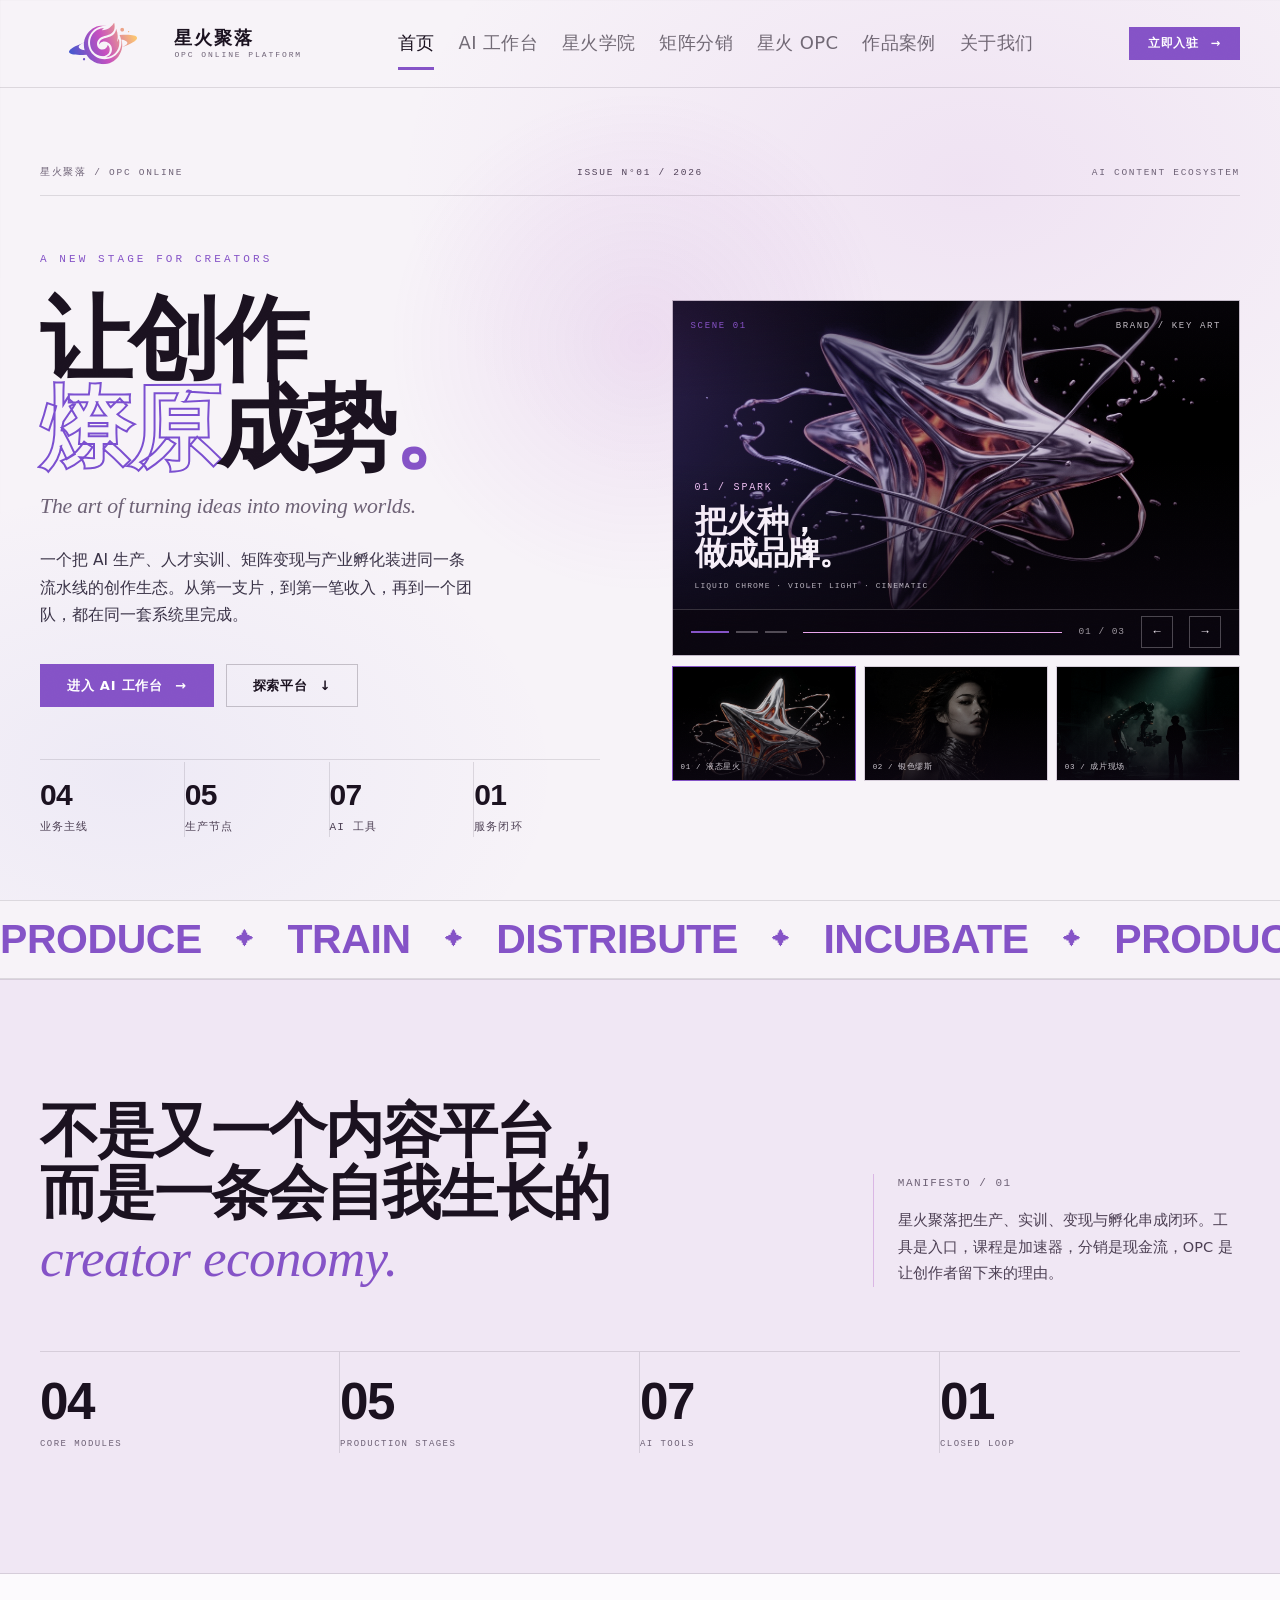
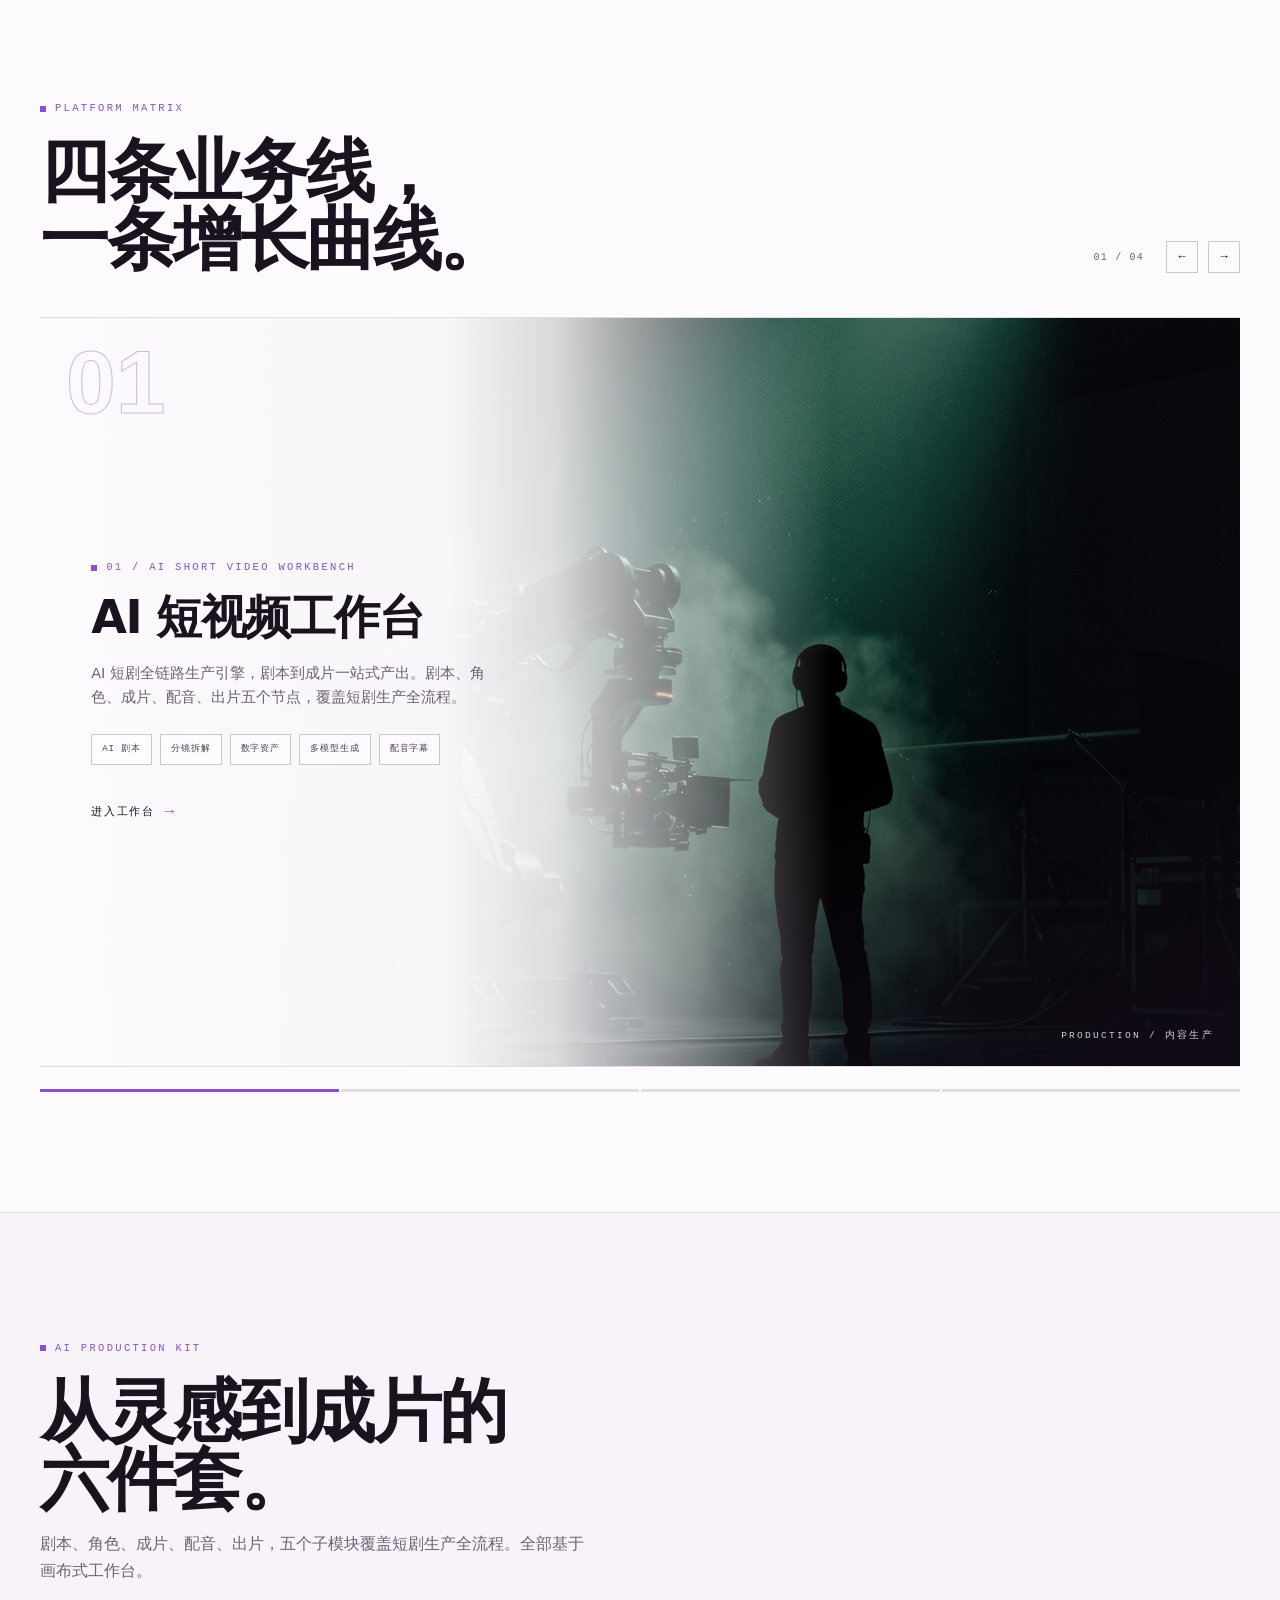
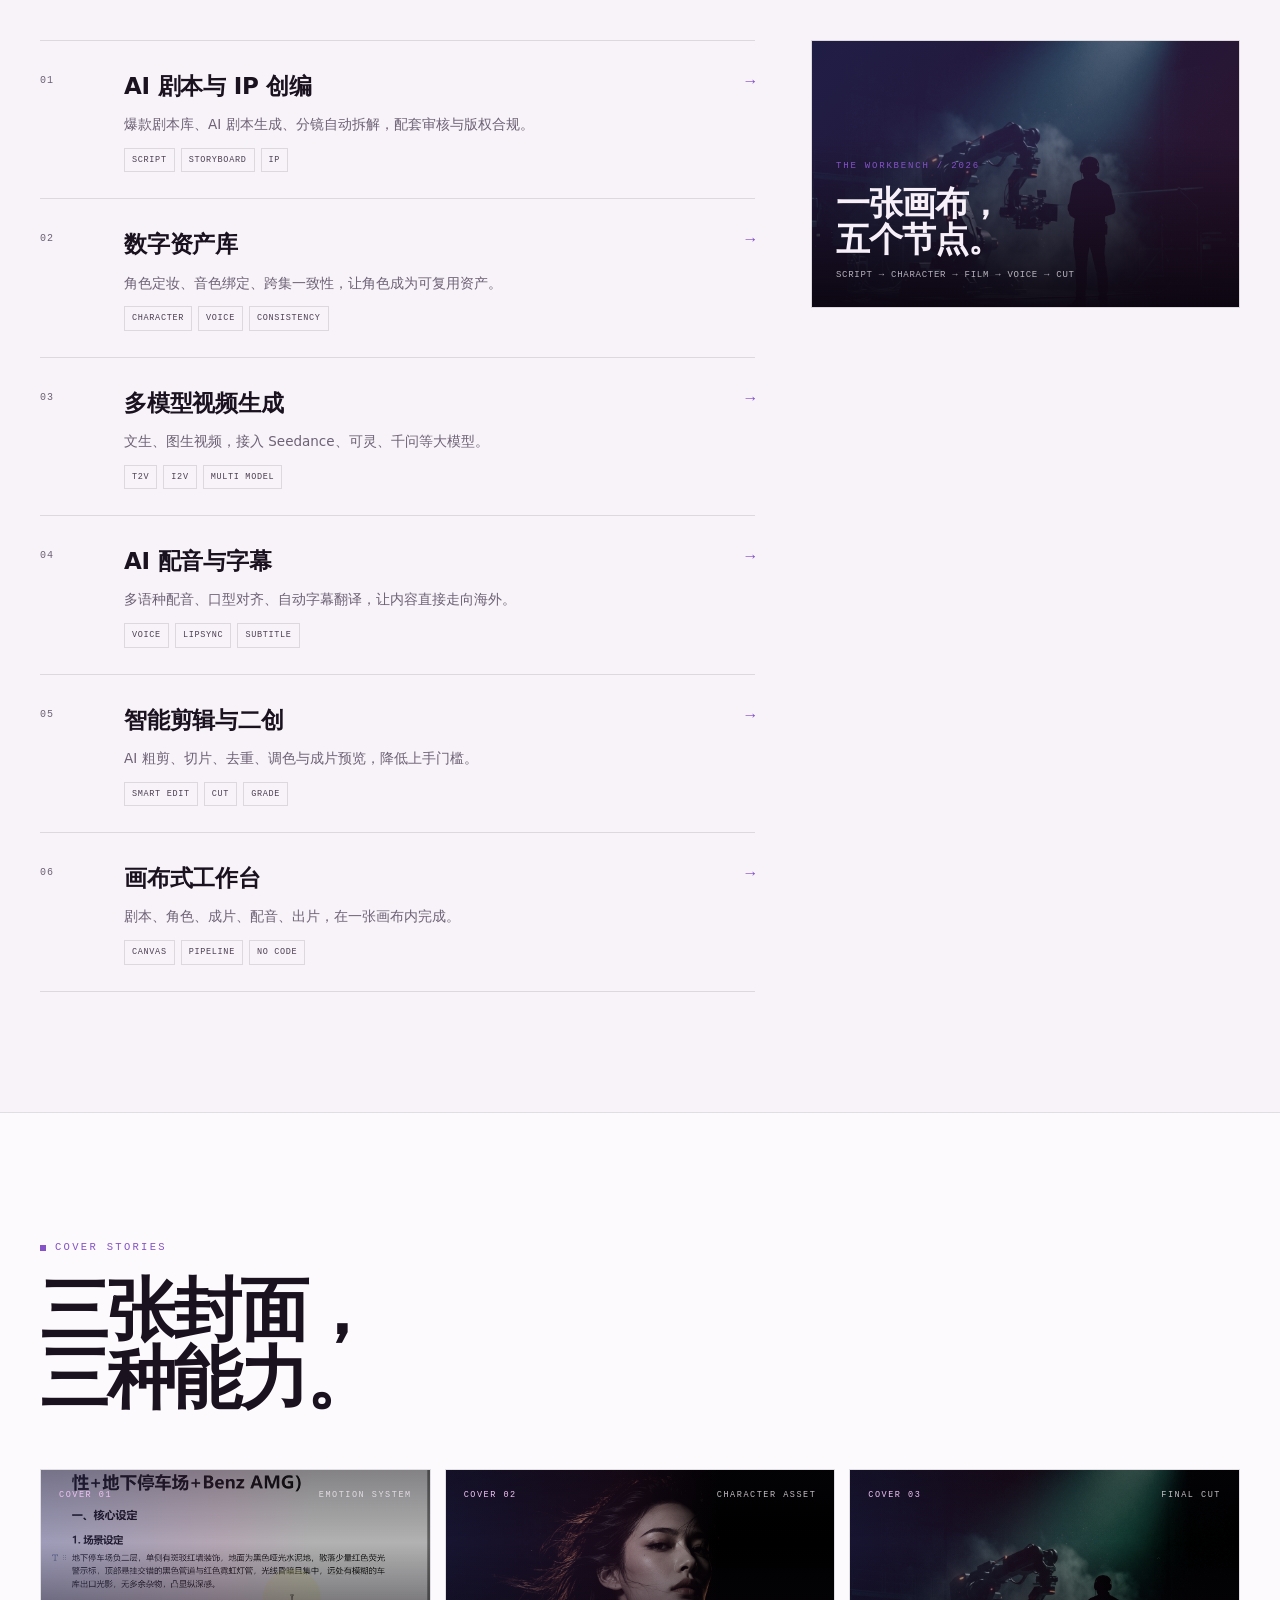
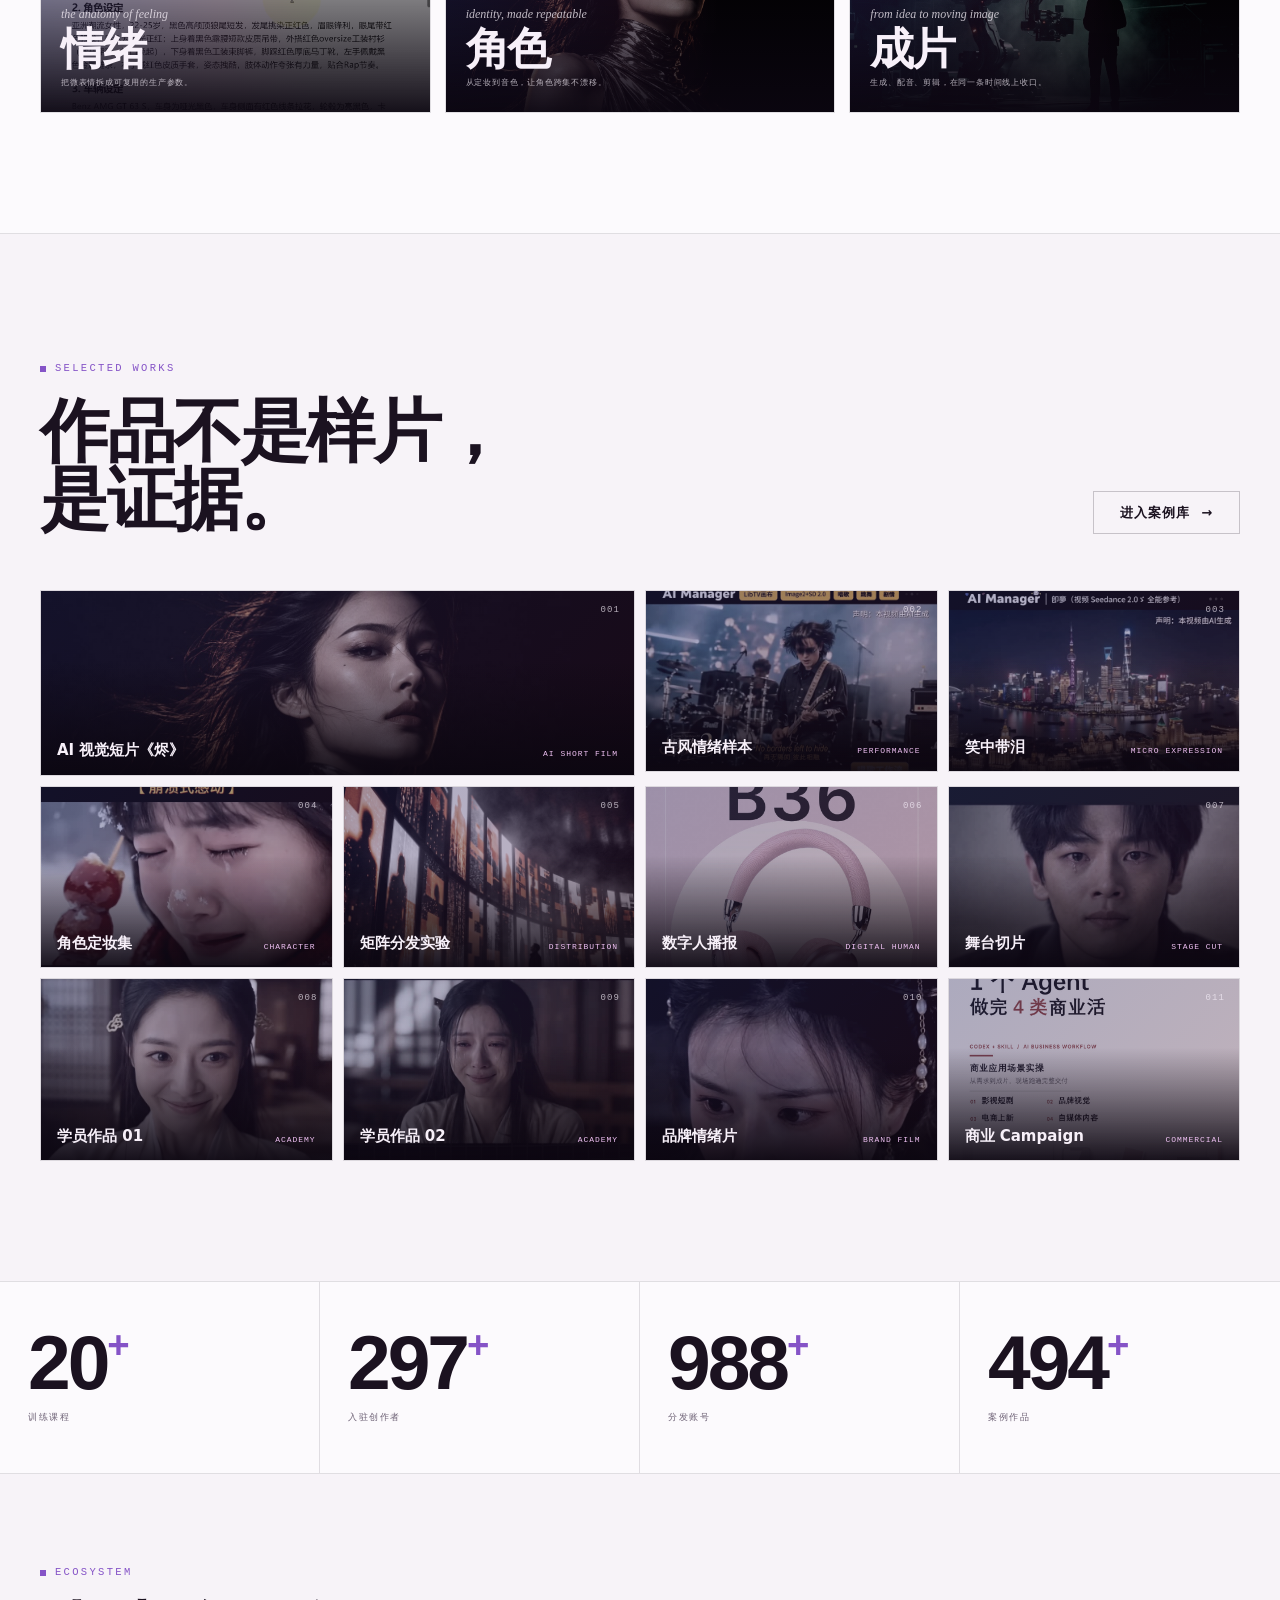
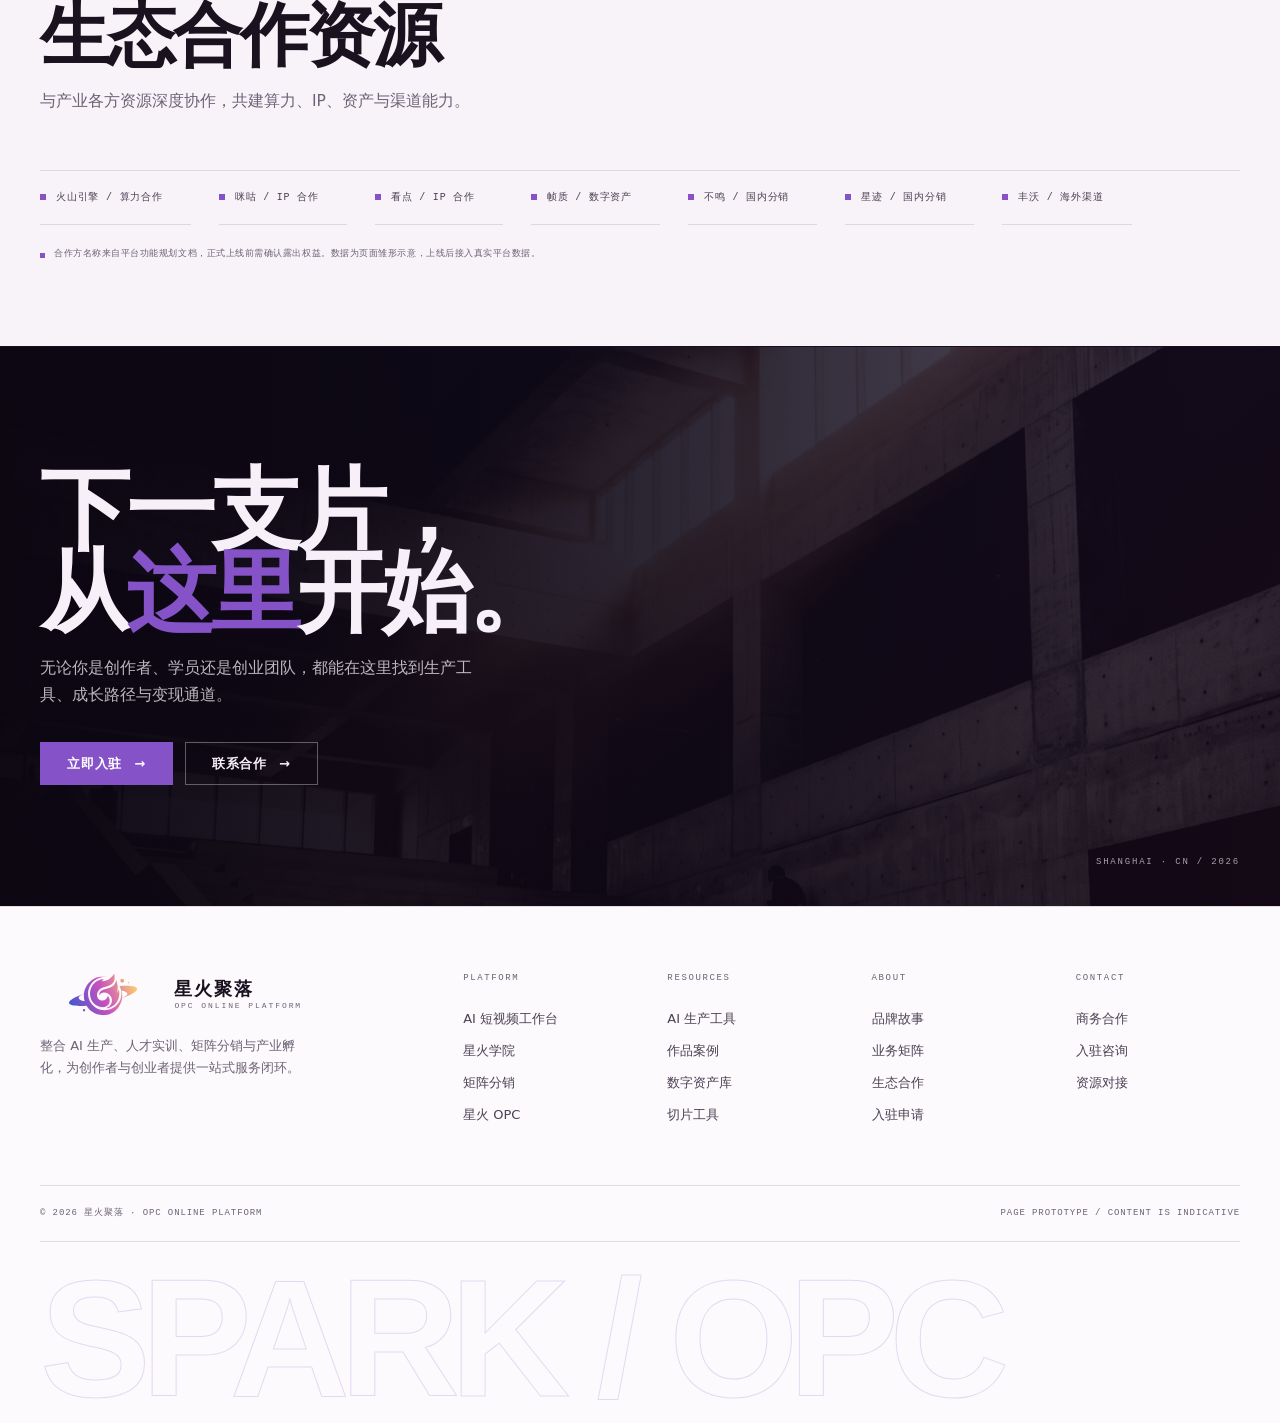
==== commit 0de9bf29: "Switch to light theme with extracted vector logo" ====
--- a/index.html
+++ b/index.html
@@ -5,7 +5,7 @@
   <meta name="viewport" content="width=device-width, initial-scale=1.0">
   <title>星火聚落 OPC · AI 内容生态平台</title>
   <meta name="description" content="星火聚落 OPC 线上服务平台，整合 AI 内容生产、人才实训、矩阵分销与产业孵化，为创作者与创业者提供从灵感到变现的一站式服务闭环。">
-  <link rel="icon" type="image/svg+xml" href="favicon.svg">
+  <link rel="icon" type="image/png" href="favicon.png">
   <link rel="stylesheet" href="assets/css/base.css">
   <link rel="stylesheet" href="assets/css/pages.css">
   <noscript><style>.reveal{opacity:1;transform:none}</style></noscript>
@@ -15,9 +15,7 @@
 <header class="site-header">
   <div class="nav-inner">
     <a class="brand" href="index.html">
-      <span class="brand-mark">
-        <svg viewBox="0 0 24 24" fill="currentColor" aria-hidden="true" width="16" height="16"><path d="M12 2.2c.72 5.6 4.2 9.08 9.8 9.8-5.6.72-9.08 4.2-9.8 9.8-.72-5.6-4.2-9.08-9.8-9.8 5.6-.72 9.08-4.2 9.8-9.8Z"/></svg>
-      </span>
+      <img class="brand-logo" src="assets/img/xinghuo-logo-mark.svg" alt="">
       <span class="brand-word"><b>星火聚落</b><small>OPC ONLINE PLATFORM</small></span>
     </a>
     <nav class="main-nav">
@@ -522,9 +520,7 @@
     <div class="footer-grid">
       <div class="footer-brand">
         <a class="brand" href="index.html">
-          <span class="brand-mark">
-            <svg viewBox="0 0 24 24" fill="currentColor" aria-hidden="true" width="16" height="16"><path d="M12 2.2c.72 5.6 4.2 9.08 9.8 9.8-5.6.72-9.08 4.2-9.8 9.8-.72-5.6-4.2-9.08-9.8-9.8 5.6-.72 9.08-4.2 9.8-9.8Z"/></svg>
-          </span>
+          <img class="brand-logo" src="assets/img/xinghuo-logo-mark.svg" alt="">
           <span class="brand-word"><b>星火聚落</b><small>OPC ONLINE PLATFORM</small></span>
         </a>
         <p>整合 AI 生产、人才实训、矩阵分销与产业孵化，为创作者与创业者提供一站式服务闭环。</p>
--- a/assets/css/base.css
+++ b/assets/css/base.css
@@ -1,26 +1,30 @@
 /* =========================================================
    星火聚落 OPC · 2026 视觉升级
-   紫曜石 / 紫白 / 星火紫红 · 编辑部式时尚门户
+   浅紫纸白 / 深梅 / 星火紫 · 编辑部式时尚门户
    ========================================================= */
 
 :root{
-  --bg:#0B0610;
-  --bg-1:#17101F;
-  --bg-2:#1E1429;
-  --bg-3:#251A33;
-  --ink:#F3EAF5;
-  --ink-2:#CFC2D6;
-  --muted:#8F8098;
-  --line:rgba(243,234,245,.13);
-  --line-strong:rgba(243,234,245,.26);
-  --accent:#C651C0;
-  --accent-hover:#D46BCF;
-  --accent-deep:#8E53C2;
+  --bg:#F7F3F8;
+  --bg-1:#FCFAFD;
+  --bg-2:#F0E7F4;
+  --bg-3:#E7DAEE;
+  --ink:#1B1220;
+  --ink-2:#4D4054;
+  --muted:#6E6276;
+  --line:rgba(27,18,32,.12);
+  --line-strong:rgba(27,18,32,.22);
+  --accent:#8553C7;
+  --accent-hover:#9A52C5;
+  --accent-deep:#5456CD;
+  --accent-bright:#AB51C3;
+  --accent-rose:#CD5DB7;
   --violet:#5E56CC;
-  --accent-ink:#120714;
-  --accent-soft:rgba(198,81,192,.1);
-  --accent-line:rgba(198,81,192,.42);
-  --paper:#F3EAF5;
+  --accent-ink:#FFFFFF;
+  --accent-soft:rgba(171,81,195,.10);
+  --accent-line:rgba(171,81,195,.32);
+  --paper:#F7F3F8;
+  --dark:#170F1D;
+  --on-dark:#F7F0F9;
   --font-display:"Bahnschrift Condensed","Bahnschrift","Arial Narrow","HarmonyOS Sans SC","Microsoft YaHei",sans-serif;
   --font-ui:"HarmonyOS Sans SC","MiSans","PingFang SC","Source Han Sans SC","Microsoft YaHei",system-ui,sans-serif;
   --font-serif:"Georgia","Times New Roman",serif;
@@ -114,7 +118,7 @@
 }
 .site-header.scrolled{
   height:72px;
-  background:rgba(11,6,16,.85);
+  background:rgba(247,243,248,.88);
   -webkit-backdrop-filter:blur(12px) saturate(130%);
   backdrop-filter:blur(12px) saturate(130%);
 }
@@ -122,20 +126,23 @@
   max-width:var(--maxw);margin:0 auto;padding:0 var(--pad);height:100%;
   display:flex;align-items:center;justify-content:space-between;gap:28px;
 }
-.brand{display:flex;align-items:center;gap:11px;flex:none}
+.brand{display:flex;align-items:center;gap:8px;flex:none}
 .brand-mark{
   width:30px;height:30px;flex:none;display:grid;place-items:center;
   color:var(--accent-ink);
   background:linear-gradient(135deg,var(--violet),var(--accent-deep) 48%,var(--accent));
   box-shadow:0 6px 24px rgba(198,81,192,.22);
 }
+.brand-logo{
+  width:auto;height:48px;display:block;flex:none;
+}
 .brand-word{display:flex;flex-direction:column;line-height:1.1}
-.brand-word b{font-size:16px;font-weight:800;letter-spacing:.12em}
+.brand-word b{font-size:18px;font-weight:800;letter-spacing:.1em}
 .brand-word small{font-family:var(--font-mono);font-size:8px;letter-spacing:.24em;color:var(--muted);margin-top:3px}
-.main-nav{display:flex;align-items:center;gap:40px}
+.main-nav{display:flex;align-items:center;gap:34px}
 .main-nav a{
   position:relative;padding:10px 0;font-family:var(--font-ui);
-  font-size:20px;font-weight:600;letter-spacing:.02em;color:rgba(243,234,245,.6);
+  font-size:20px;font-weight:500;letter-spacing:.02em;color:rgba(27,18,32,.6);
   transition:color .25s ease;
 }
 .main-nav a::after{
@@ -154,7 +161,7 @@
 .nav-burger span{display:block;width:16px;height:1px;background:var(--ink);margin:3px 0;transition:transform .3s ease,opacity .3s ease}
 .mobile-menu{
   display:none;position:fixed;inset:var(--nav-h) 0 0 0;z-index:119;
-  background:rgba(11,6,16,.98);padding:34px var(--pad);overflow:auto;
+  background:rgba(247,243,248,.98);padding:34px var(--pad);overflow:auto;
 }
 .mobile-menu a{
   display:block;padding:15px 0;font-family:var(--font-mono);font-size:16px;
@@ -196,8 +203,8 @@
 .hero-kicker span:nth-child(2){color:var(--ink-2)}
 .hero-kicker span:last-child{text-align:right}
 .hero-grid{
-  display:grid;grid-template-columns:minmax(0,1.18fr) minmax(380px,.82fr);
-  gap:48px;align-items:stretch;
+  display:grid;grid-template-columns:minmax(0,1.02fr) minmax(0,.98fr);
+  gap:40px;align-items:stretch;
 }
 .hero-copy{position:relative;display:flex;flex-direction:column;justify-content:center;padding:18px 0 12px}
 .hero-overline{
@@ -206,15 +213,15 @@
 }
 .hero-display{
   font-family:var(--font-display);font-weight:800;
-  font-size:clamp(58px,7.2vw,112px);line-height:.88;letter-spacing:-.045em;
+  font-size:clamp(58px,7.2vw,112px);line-height:.97;letter-spacing:-.04em;
   text-transform:uppercase;
 }
 .hero-display .line{display:block}
 .hero-display .line:first-child{animation:hero-line 1s cubic-bezier(.22,1,.36,1) .05s both}
 .hero-display .line:nth-child(2){animation:hero-line 1s cubic-bezier(.22,1,.36,1) .16s both}
 .hero-display .outline{
-  color:transparent;-webkit-text-stroke:1.5px var(--ink);
-  text-stroke:1.5px var(--ink);
+  color:transparent;-webkit-text-stroke:2px #7B4FD0;
+  text-stroke:2px #7B4FD0;
 }
 .hero-display em{font-style:normal;color:var(--accent)}
 .hero-display .serif-line{
@@ -225,7 +232,7 @@
 }
 @keyframes hero-line{from{opacity:0;transform:translateY(28px)}to{opacity:1;transform:none}}
 .hero-sub{
-  color:var(--ink-2);max-width:46ch;margin-top:30px;font-size:15.5px;line-height:1.8;
+  color:#3A3347;max-width:44ch;margin-top:30px;font-size:clamp(15.5px,1.1vw,16.5px);line-height:1.8;
 }
 .hero-ctas{display:flex;flex-wrap:wrap;gap:12px;margin-top:34px}
 .hero-meta{
@@ -240,7 +247,7 @@
   display:block;font-family:var(--font-display);font-size:30px;line-height:1;
   font-weight:700;letter-spacing:-.02em;
 }
-.hero-meta span{display:block;font-family:var(--font-mono);font-size:9px;letter-spacing:.16em;color:var(--muted);margin-top:8px;text-transform:uppercase}
+.hero-meta span{display:block;font-family:var(--font-mono);font-size:11px;letter-spacing:.1em;color:var(--ink-2);margin-top:8px;text-transform:uppercase}
 
 /* 封面轮播 */
 .hero-visual{display:flex;flex-direction:column;gap:10px;align-self:center;min-width:0}
@@ -662,3 +669,91 @@
 .reveal.d2{transition-delay:.16s}
 .reveal.d3{transition-delay:.24s}
 .reveal.d4{transition-delay:.32s}
+
+/* ---------- 浅色主题覆盖 ---------- */
+body::after{opacity:.018}
+.editorial-hero{
+  background:
+    radial-gradient(900px 600px at 76% 20%,rgba(171,81,195,.10),transparent 64%),
+    radial-gradient(700px 460px at 10% 86%,rgba(84,86,205,.06),transparent 62%),
+    var(--bg);
+}
+.editorial-hero::before{
+  background-image:
+    linear-gradient(rgba(27,18,32,.04) 1px,transparent 1px),
+    linear-gradient(90deg,rgba(27,18,32,.04) 1px,transparent 1px);
+}
+.editorial-hero::after{
+  background:radial-gradient(380px circle at var(--mx,50%) var(--my,38%),rgba(171,81,195,.12),transparent 66%);
+}
+.hero-display{color:var(--ink)}
+.hero-display .outline{-webkit-text-stroke-color:#7B4FD0;text-stroke-color:#7B4FD0}
+.hero-display .serif-line{color:var(--muted)}
+.hero-sub{color:#3A3347}
+.hero-meta div{border-right-color:var(--line)}
+.hero-meta span{color:var(--ink-2)}
+.stage-top{color:rgba(247,240,249,.78)}
+.stage-title{color:var(--on-dark)}
+.stage-cap{color:rgba(247,240,249,.72)}
+.stage-index{color:#F0C2F4}
+.stage-ui{border-top-color:rgba(247,240,249,.18)}
+.stage-ui .slider-btn{color:var(--on-dark);border-color:rgba(247,240,249,.28)}
+.stage-ui .slider-btn:hover{background:var(--accent);border-color:var(--accent);color:#fff}
+.stage-count{color:rgba(247,240,249,.62)}
+.stage-progress{background:rgba(247,240,249,.22)}
+.stage-progress i{background:#E9A5EC}
+.stage-thumb{border-color:var(--line)}
+.stage-thumb span{color:rgba(247,240,249,.82)}
+.stage-thumb.is-active{border-color:var(--accent)}
+.marquee-band{background:var(--bg);border-color:var(--line)}
+.marquee-item{color:transparent;-webkit-text-stroke:1px rgba(27,18,32,.28)}
+.marquee-item b,.marquee-item i{color:var(--accent);-webkit-text-stroke:0}
+.manifesto{background:var(--bg-2);color:var(--ink);border-color:var(--line)}
+.manifesto-title .serif{color:var(--accent)}
+.manifesto-note{border-left-color:var(--accent-line)}
+.manifesto-note p{color:var(--ink-2)}
+.manifesto-note .mono{color:var(--muted)}
+.manifesto-stats{border-top-color:var(--line)}
+.manifesto-stats div{border-right-color:var(--line)}
+.manifesto-stats span{color:var(--muted)}
+.module-slider{background:var(--bg-1)}
+.module-stage{background:var(--bg-1);border-color:var(--line)}
+.module-visual::after{
+  background:
+    linear-gradient(90deg,#FCFAFD 0%,rgba(252,250,253,.98) 34%,rgba(252,250,253,.86) 43%,rgba(252,250,253,0) 66%,rgba(23,15,29,.4) 100%),
+    linear-gradient(180deg,transparent 60%,rgba(23,15,29,.55));
+}
+.module-body{color:var(--ink)}
+.module-body h3{color:var(--ink)}
+.module-body p{color:var(--muted)}
+.module-body .module-feats .feat{color:var(--ink-2);border-color:var(--line-strong);background:rgba(255,255,255,.45)}
+.module-no{-webkit-text-stroke:1px rgba(133,83,199,.4)}
+.module-visual-label{color:rgba(247,240,249,.85)}
+.module-controls .slider-btn{color:var(--ink);border-color:var(--line-strong)}
+.module-controls .slider-btn:hover{background:var(--accent);border-color:var(--accent);color:#fff}
+.module-dots button{background:var(--line)}
+.module-dots button.is-active{background:var(--accent)}
+.tools-poster-label{color:var(--on-dark)}
+.tools-poster-label p{color:rgba(247,240,249,.72)}
+.cover-meta{color:rgba(247,240,249,.78)}
+.cover-meta span:first-child{color:#F0C2F4}
+.cover-type .en{color:rgba(247,240,249,.76)}
+.cover-type b{color:var(--on-dark)}
+.cover-type p{color:rgba(247,240,249,.72)}
+.mosaic-cap b{color:var(--on-dark)}
+.mosaic-cap span{color:#F0C2F4}
+.mosaic-num{color:rgba(247,240,249,.7)}
+.cta-editorial{background:var(--dark)}
+.cta-editorial h2{color:var(--on-dark)}
+.cta-editorial p{color:rgba(247,240,249,.75)}
+.cta-editorial .btn-ghost{border-color:rgba(247,240,249,.35);color:var(--on-dark)}
+.cta-editorial .btn-ghost::after{background:var(--on-dark)}
+.cta-editorial .btn-ghost:hover{color:var(--dark);border-color:var(--on-dark)}
+.cta-editorial-meta{color:rgba(247,240,249,.65)}
+.site-footer{background:var(--bg-1);color:var(--ink);border-top-color:var(--line)}
+.footer-brand p{color:var(--muted)}
+.footer-col h4{color:var(--muted)}
+.footer-col a{color:var(--ink-2)}
+.footer-col a:hover{color:var(--accent)}
+.footer-bottom{color:var(--muted)}
+.footer-word{-webkit-text-stroke:1px rgba(133,83,199,.2)}
--- a/assets/css/pages.css
+++ b/assets/css/pages.css
@@ -282,7 +282,7 @@
   .main-nav a{font-size:18px}
 }
 @media (max-width:1200px){
-  .hero-grid{grid-template-columns:minmax(0,1.08fr) minmax(340px,.92fr);gap:36px}
+  .hero-grid{grid-template-columns:minmax(0,1.03fr) minmax(0,.97fr);gap:32px}
   .hero-stage{height:auto;aspect-ratio:16/10}
   .module-body{padding:48px 40px}
   .mosaic-grid{grid-auto-rows:auto}
@@ -410,3 +410,67 @@
   .reveal{opacity:1;transform:none}
   .marquee-inner{animation:none}
 }
+
+/* ---------- 浅色主题覆盖 ---------- */
+.sub-hero{
+  background:
+    radial-gradient(860px 420px at 78% 8%,rgba(171,81,195,.10),transparent 62%),
+    radial-gradient(620px 340px at 4% 92%,rgba(84,86,205,.05),transparent 62%),
+    var(--bg);
+}
+.sub-hero::before{
+  background-image:
+    linear-gradient(rgba(27,18,32,.035) 1px,transparent 1px),
+    linear-gradient(90deg,rgba(27,18,32,.035) 1px,transparent 1px);
+}
+.sub-hero::after{opacity:.52;filter:grayscale(.35) contrast(1.05) brightness(.76)}
+.sub-title{color:var(--ink)}
+.sub-desc{color:var(--ink-2)}
+.sub-meta span{color:var(--muted);border-right-color:var(--line)}
+.crumbs{color:var(--muted)}
+.detail-card{background:var(--bg-1)}
+.detail-card h3{color:var(--ink)}
+.detail-card p{color:var(--muted)}
+.detail-card .feats span{color:var(--ink-2);border-color:var(--line)}
+.loop-band{background:var(--bg-2);border-color:var(--line)}
+.loop-step h3{color:var(--ink)}
+.loop-step p{color:var(--muted)}
+.loop-foot{color:var(--muted);border-top-color:var(--line)}
+.flow-rail{border-color:var(--line)}
+.flow-cell{border-color:var(--line)}
+.flow-cell h3{color:var(--ink)}
+.flow-cell p{color:var(--muted)}
+.feature-row{border-color:var(--line)}
+.feature-row .idx{-webkit-text-stroke-color:rgba(133,83,199,.36)}
+.feature-row h3{color:var(--ink)}
+.feature-row p{color:var(--muted)}
+.feature-row .feats span{color:var(--ink-2);border-color:var(--line)}
+.work-card{background:var(--bg-1)}
+.work-info{color:var(--ink);border-color:var(--line)}
+.work-info span{color:var(--accent)}
+.art-title{color:var(--on-dark)}
+.filter-bar{border-color:var(--line)}
+.filter-btn{color:var(--muted)}
+.filter-btn.on{color:var(--accent)}
+.stats-grid .stat{background:var(--bg-1)}
+.stat b{color:var(--ink)}
+.stat p{color:var(--muted)}
+.cta-band{background:radial-gradient(760px 420px at 88% 10%,rgba(171,81,195,.13),transparent 62%),var(--bg-1)}
+.cta-band h2{color:var(--ink)}
+.cta-band p{color:var(--ink-2)}
+.cta-band::before{color:var(--muted)}
+.field label{color:var(--ink-2)}
+.field input,.field select,.field textarea{background:var(--bg-1);border-color:var(--line-strong);color:var(--ink)}
+.field input::placeholder,.field textarea::placeholder{color:#A497AB}
+.form-msg{color:var(--ink)}
+.page-pager{border-color:var(--line)}
+.pager-link{background:var(--bg-1);border-color:var(--line)}
+.pager-link small{color:var(--muted)}
+.pager-link b{color:var(--ink)}
+@media (max-width:820px){
+  .sub-hero::after{opacity:.18}
+  .brand-logo{height:38px}
+}
+@media (max-width:560px){
+  .brand-logo{height:34px}
+}
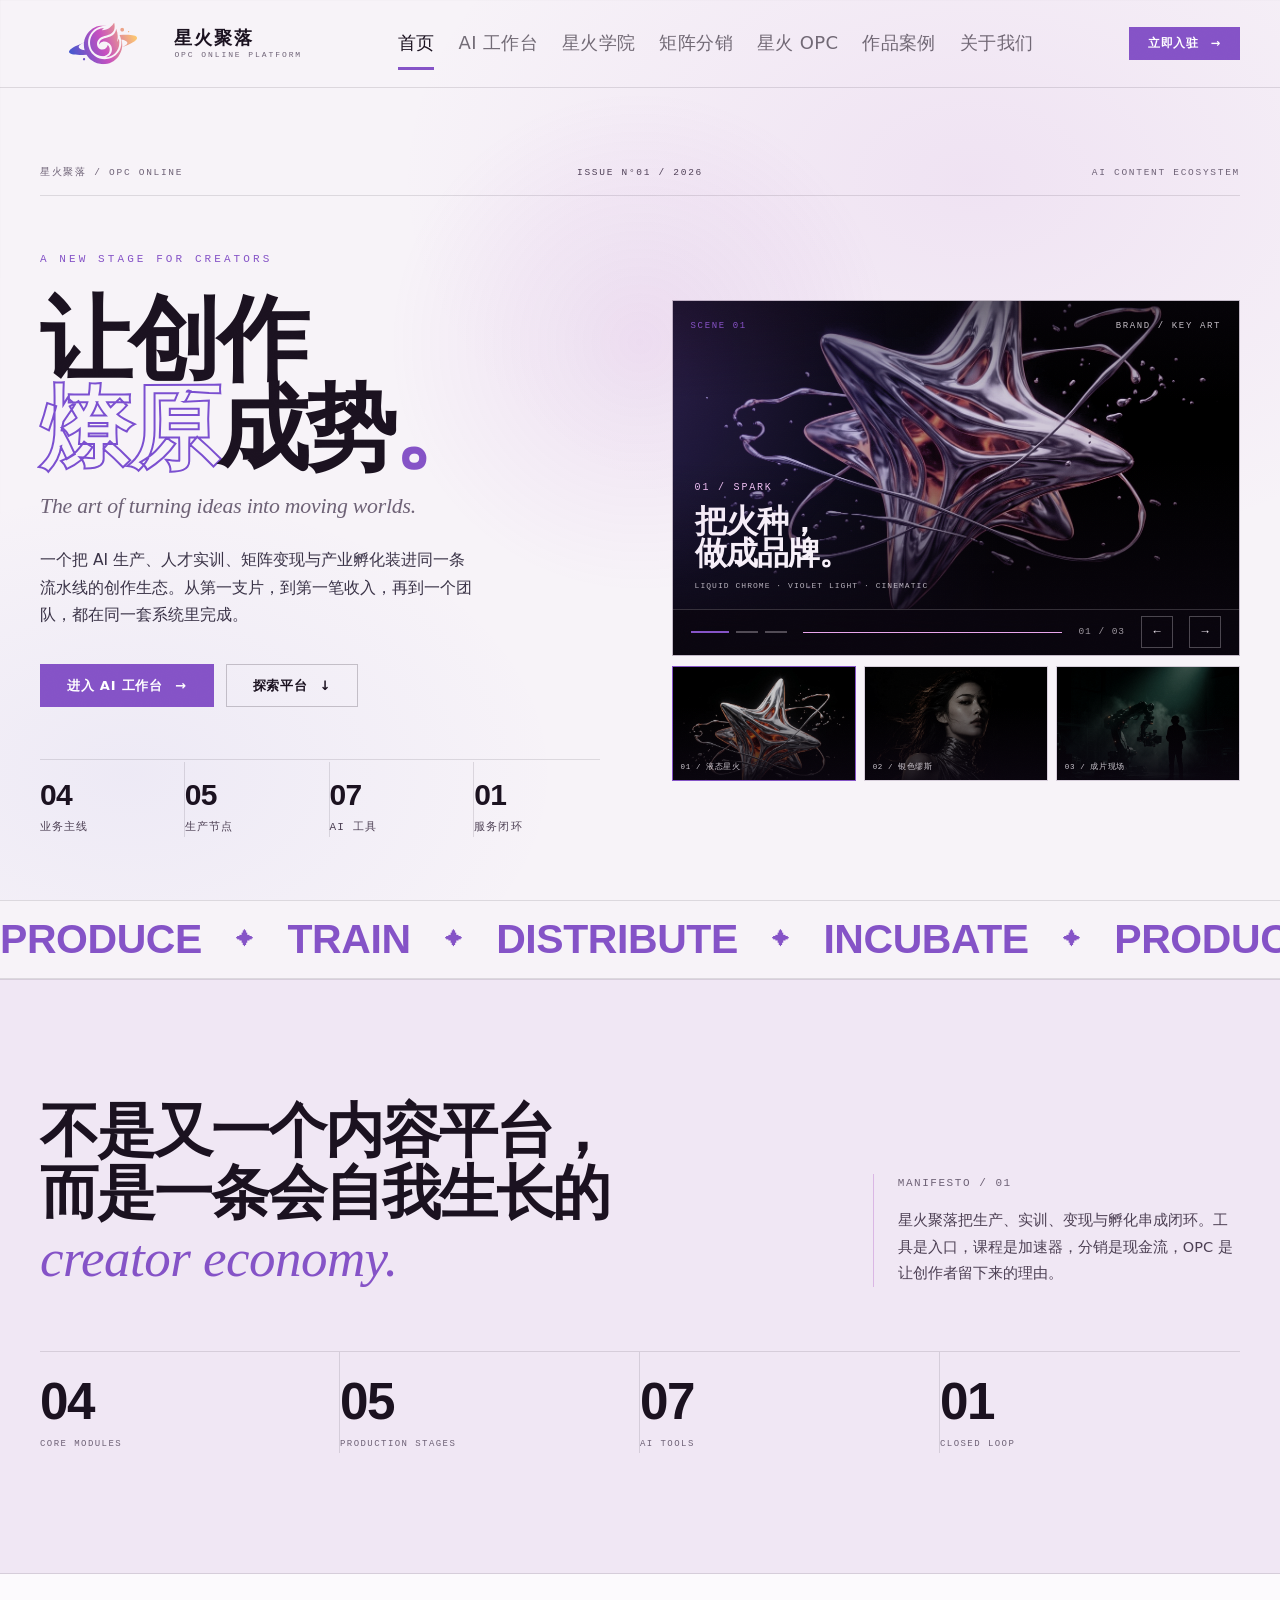
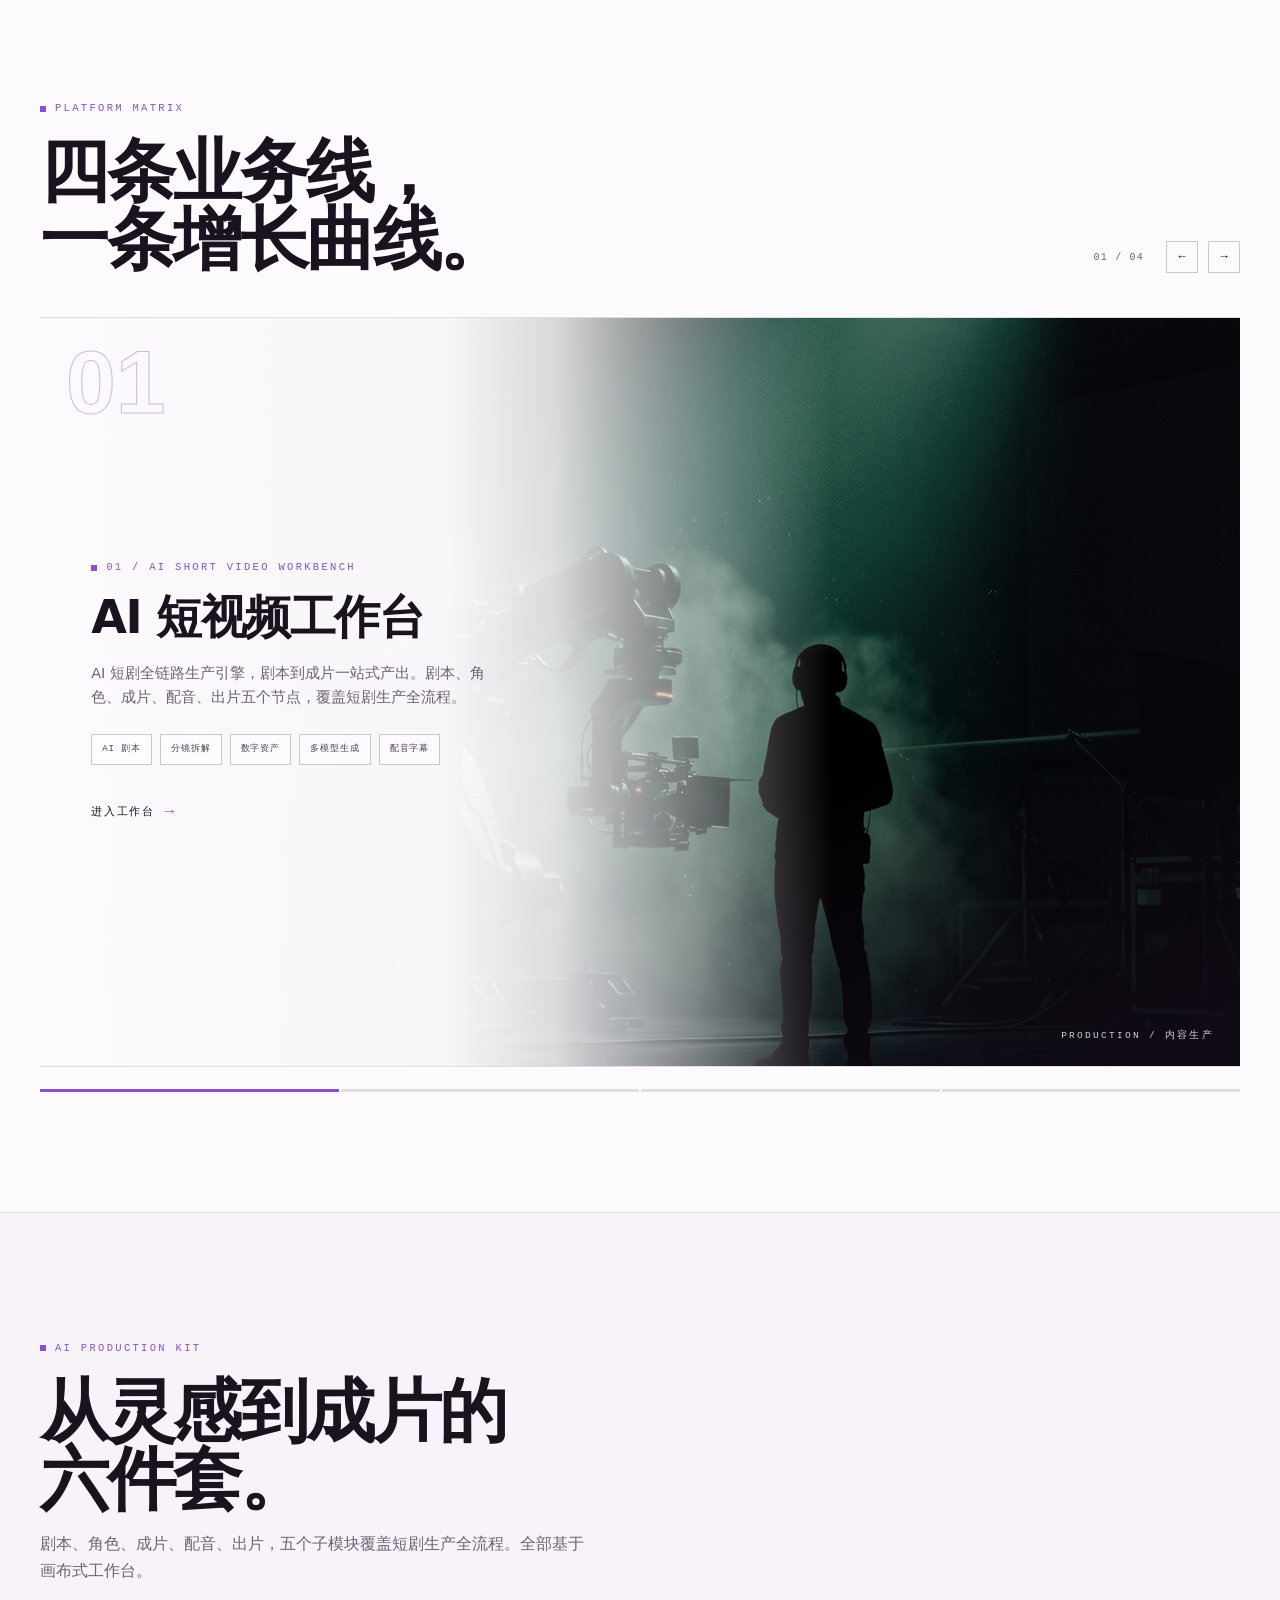
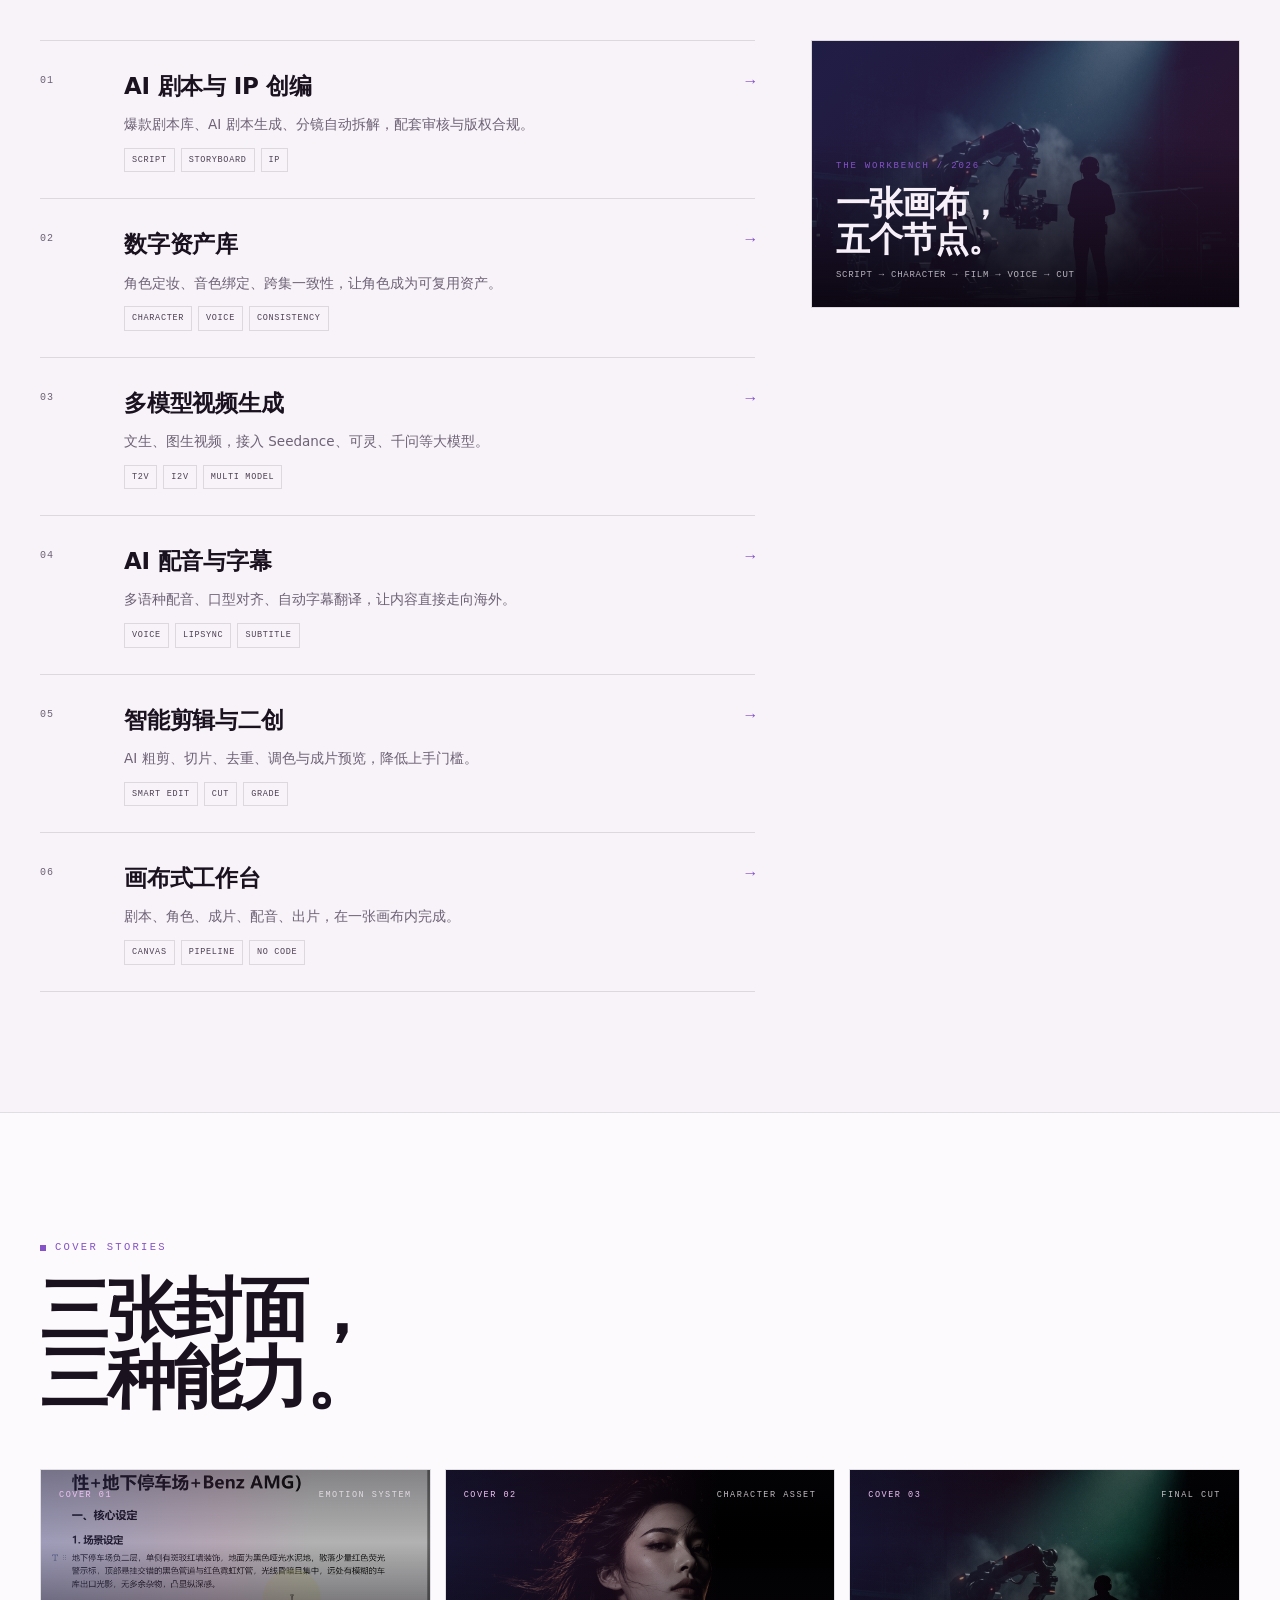
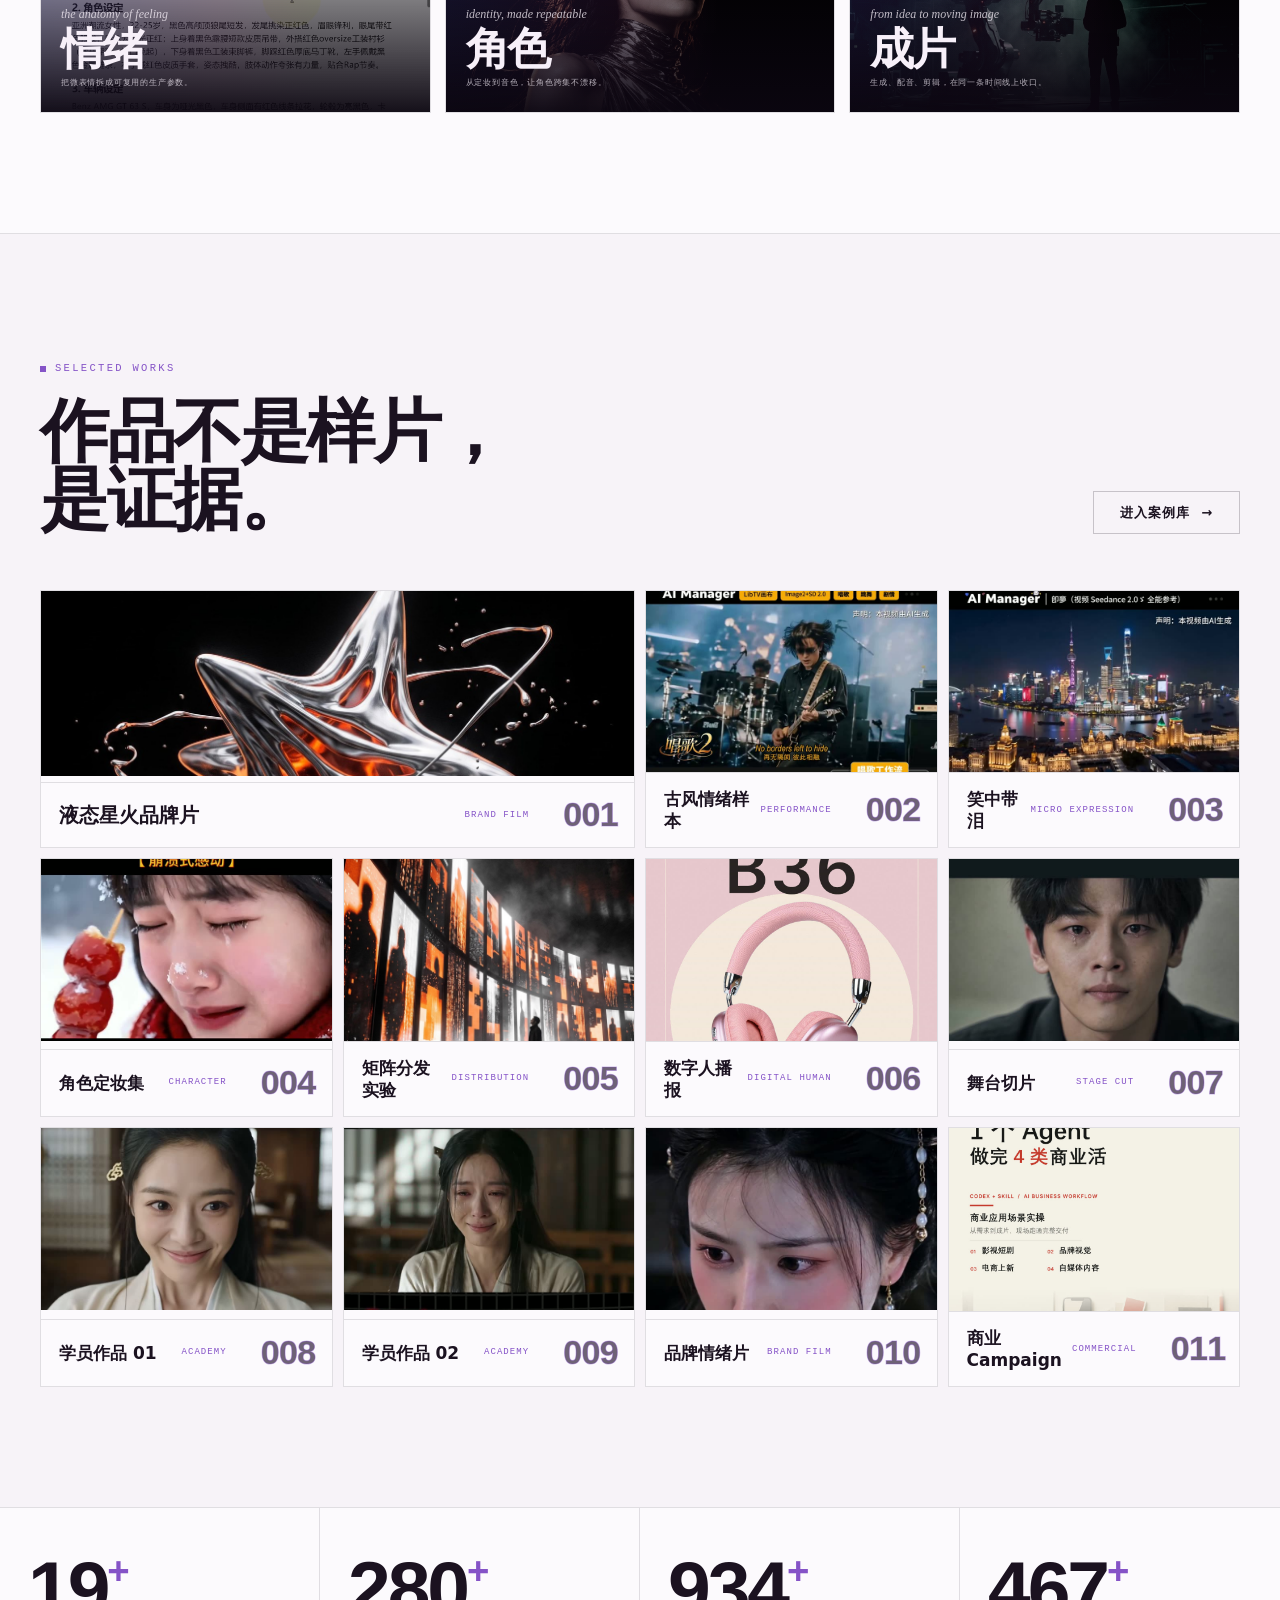
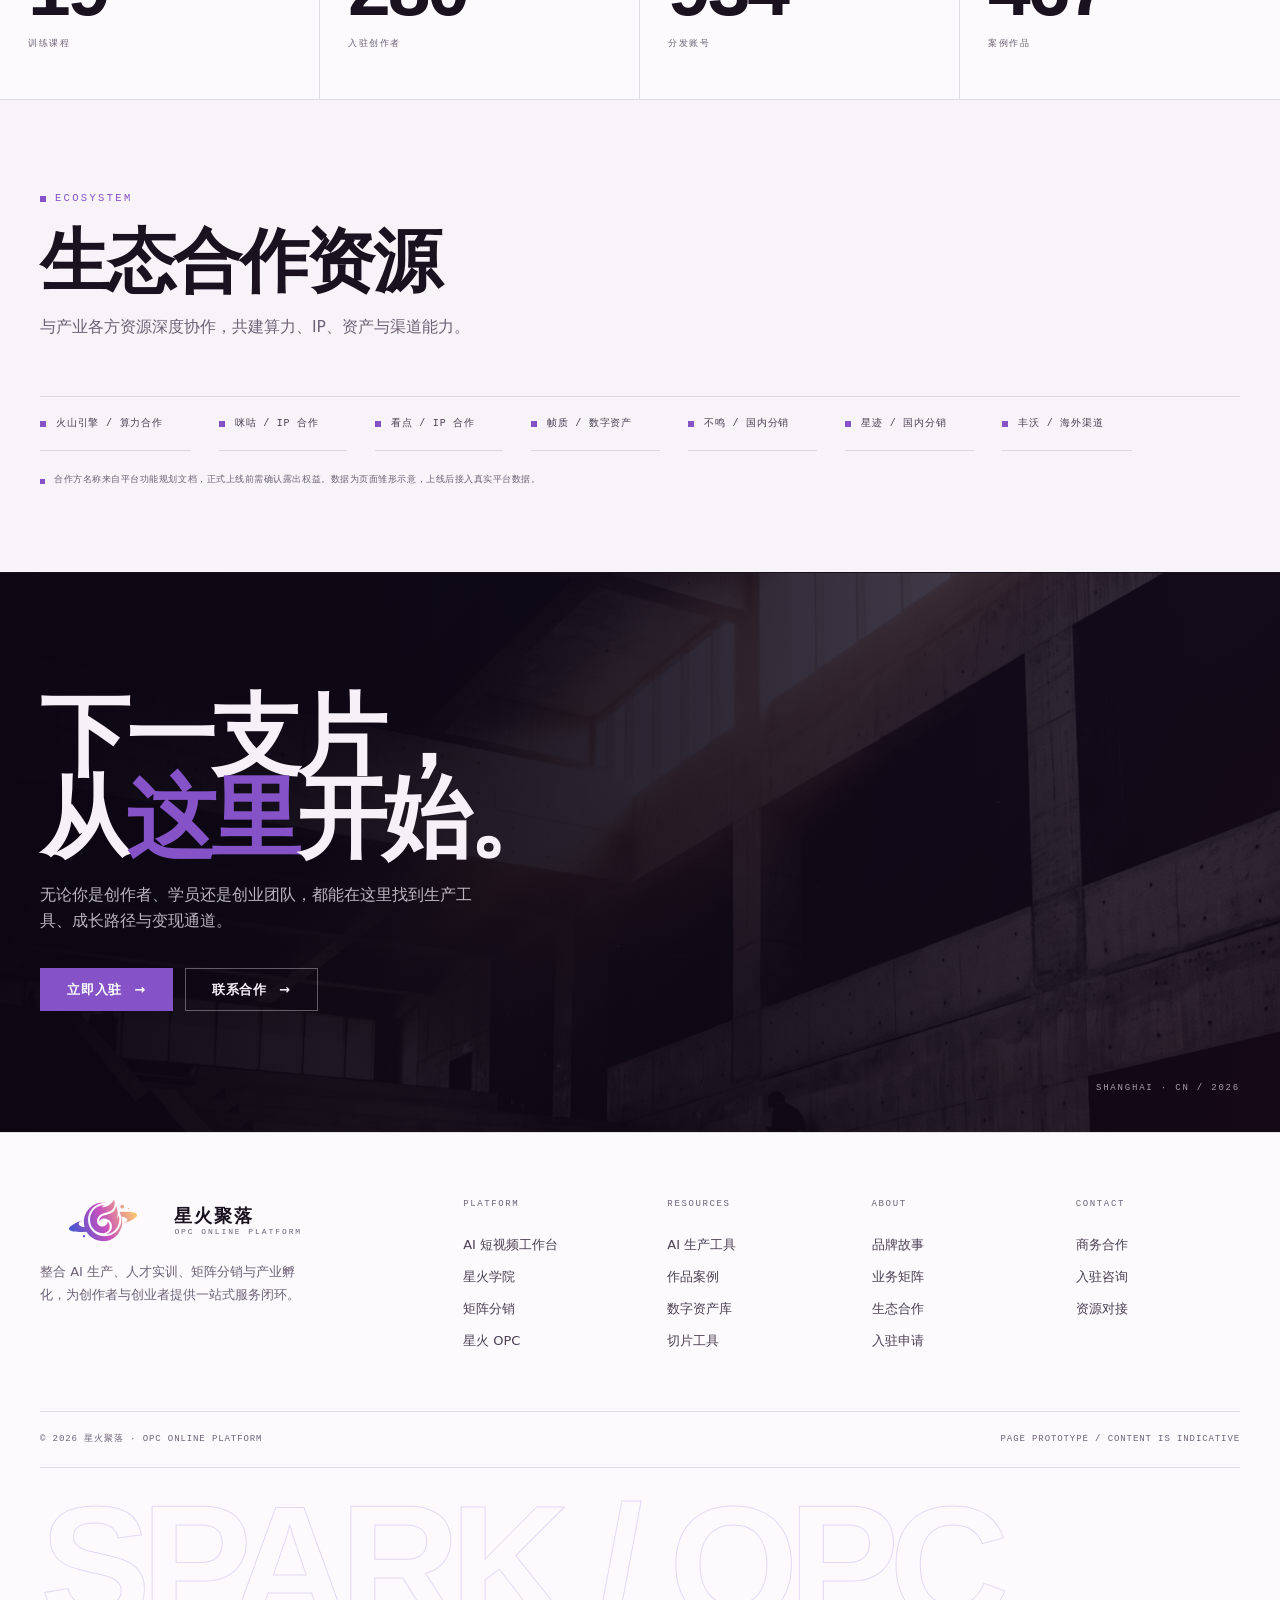
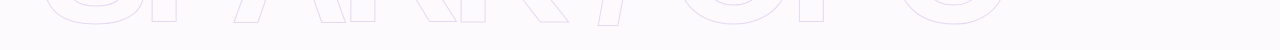
==== commit 5086c040: "Redesign case archive with editorial covers" ====
--- a/index.html
+++ b/index.html
@@ -408,9 +408,9 @@
       </div>
       <div class="mosaic-grid">
         <a class="mosaic-item feature reveal" href="works.html">
-          <img src="assets/img/gen-muse.jpg" alt="AI 视觉短片《烬》概念封面">
+          <img src="assets/img/gen-hero-spark.jpg" alt="液态星火品牌短片概念封面">
           <span class="mosaic-num">001</span>
-          <div class="mosaic-cap"><b>AI 视觉短片《烬》</b><span>AI Short Film</span></div>
+          <div class="mosaic-cap"><b>液态星火品牌片</b><span>Brand Film</span></div>
         </a>
         <a class="mosaic-item reveal" href="works.html">
           <img src="assets/img/hero-01.jpg" alt="古风情绪短剧画面">
--- a/assets/css/base.css
+++ b/assets/css/base.css
@@ -547,35 +547,44 @@
   display:grid;grid-template-columns:repeat(4,1fr);grid-auto-rows:auto;gap:10px;
 }
 .mosaic-item{
-  position:relative;overflow:hidden;border:1px solid var(--line);aspect-ratio:16/10;isolation:isolate;
-}
-.mosaic-item.feature{grid-column:span 2;grid-row:auto;aspect-ratio:32/10}
+  position:relative;display:grid;grid-template-columns:1fr auto;grid-template-rows:auto auto;
+  overflow:hidden;border:1px solid var(--line);background:var(--bg-1);isolation:isolate;
+}
+.mosaic-item.feature{grid-column:span 2;grid-row:auto}
 .mosaic-item img{
-  width:100%;height:100%;object-fit:cover;object-position:center 30%;
-  filter:grayscale(.4) contrast(1.08) brightness(.76) saturate(.88);
+  grid-column:1/-1;grid-row:1;display:block;width:100%;height:auto;aspect-ratio:16/10;
+  object-fit:cover;object-position:center 30%;filter:none;
   transition:transform 1s cubic-bezier(.22,1,.36,1),filter .4s ease;
 }
-.mosaic-item:hover img{transform:scale(1.045);filter:grayscale(0) contrast(1.05) brightness(.86)}
-.mosaic-item::after{
-  content:"";position:absolute;inset:0;
-  background:
-    linear-gradient(180deg,transparent 38%,rgba(11,6,16,.92)),
-    linear-gradient(135deg,rgba(94,86,204,.2),rgba(198,81,192,.12));
-  pointer-events:none;
-}
+.mosaic-item.feature img{aspect-ratio:32/10}
+.mosaic-item:hover img{transform:scale(1.025);filter:none}
+.mosaic-item::after{content:none}
 .mosaic-cap{
-  position:absolute;left:16px;right:16px;bottom:14px;z-index:1;
-  display:flex;align-items:flex-end;justify-content:space-between;gap:10px;
-}
-.mosaic-cap b{font-size:15px;font-weight:700;line-height:1.3}
+  grid-column:1;grid-row:2;position:static;z-index:1;
+  display:flex;align-items:center;justify-content:flex-start;gap:10px;
+  padding:15px 18px;border-top:1px solid var(--line);background:var(--bg-1);
+}
+.mosaic-cap b{font-size:17px;font-weight:700;line-height:1.3;color:var(--ink);transition:color .3s ease}
 .mosaic-cap span{
-  font-family:var(--font-mono);font-size:8px;letter-spacing:.12em;
-  color:var(--accent);text-transform:uppercase;white-space:nowrap;
+  font-family:var(--font-mono);font-size:9px;letter-spacing:.12em;
+  color:var(--accent);text-transform:uppercase;white-space:nowrap;margin-left:auto;
 }
 .mosaic-num{
-  position:absolute;right:14px;top:12px;z-index:1;
-  font-family:var(--font-mono);font-size:9px;letter-spacing:.12em;color:var(--ink-2);
-}
+  grid-column:2;grid-row:2;position:static;align-self:stretch;z-index:1;
+  display:flex;align-items:center;padding:0 16px;border-top:1px solid var(--line);
+  background:var(--bg-1);font-family:var(--font-display);font-size:34px;font-weight:800;
+  letter-spacing:-.02em;color:transparent;-webkit-text-stroke:1px rgba(133,83,199,.4);
+  transition:color .3s ease,-webkit-text-stroke-color .3s ease;
+}
+.mosaic-item::before{
+  content:"";position:absolute;left:0;right:0;top:0;height:2px;z-index:2;
+  background:var(--accent);transform:scaleX(0);transform-origin:left;
+  transition:transform .35s ease;pointer-events:none;
+}
+.mosaic-item:hover::before{transform:none}
+.mosaic-item:hover .mosaic-num{color:var(--accent);-webkit-text-stroke-color:transparent}
+.mosaic-item:hover .mosaic-cap b{color:var(--accent)}
+.mosaic-item.feature .mosaic-cap b{font-size:20px}
 
 /* ---------- 数据 / 合作 ---------- */
 .stats-strip{border-top:1px solid var(--line);border-bottom:1px solid var(--line);background:var(--bg-1)}
@@ -740,9 +749,9 @@
 .cover-type .en{color:rgba(247,240,249,.76)}
 .cover-type b{color:var(--on-dark)}
 .cover-type p{color:rgba(247,240,249,.72)}
-.mosaic-cap b{color:var(--on-dark)}
-.mosaic-cap span{color:#F0C2F4}
-.mosaic-num{color:rgba(247,240,249,.7)}
+.mosaic-cap b{color:var(--ink)}
+.mosaic-cap span{color:var(--accent)}
+.mosaic-num{color:var(--muted)}
 .cta-editorial{background:var(--dark)}
 .cta-editorial h2{color:var(--on-dark)}
 .cta-editorial p{color:rgba(247,240,249,.75)}
--- a/assets/css/pages.css
+++ b/assets/css/pages.css
@@ -159,7 +159,18 @@
 .loop-foot .accent{flex:none}
 
 /* ---------- 作品 Grid（作品页） ---------- */
-.works-grid{display:grid;grid-template-columns:repeat(3,1fr);gap:12px}
+.works-grid{
+  display:grid;grid-template-columns:repeat(12,1fr);gap:12px;
+  grid-auto-flow:dense;align-items:start;
+}
+.works-grid .work-card:nth-child(1){grid-column:span 6}
+.works-grid .work-card:nth-child(2){grid-column:span 3}
+.works-grid .work-card:nth-child(3){grid-column:span 3}
+.works-grid .work-card:nth-child(4){grid-column:span 4}
+.works-grid .work-card:nth-child(5){grid-column:span 4}
+.works-grid .work-card:nth-child(6){grid-column:span 4}
+.works-grid .work-card:nth-child(7){grid-column:span 5}
+.works-grid .work-card:nth-child(8){grid-column:span 7}
 .work-card{
   position:relative;overflow:hidden;border:1px solid var(--line);background:var(--bg-1);
   transition:border-color .3s ease,transform .3s ease;
@@ -167,16 +178,13 @@
 .work-card:hover{border-color:var(--accent-line);transform:translateY(-4px)}
 .work-cover{position:relative;aspect-ratio:16/10;overflow:hidden;background:var(--bg-2)}
 .work-cover .art{
-  position:absolute;inset:0;display:flex;align-items:flex-end;padding:22px;
-  background-size:cover;background-position:center 30%;background-repeat:no-repeat;
+  position:absolute;inset:0;display:block;padding:0;
+  background-size:cover;background-position:center 24%;background-repeat:no-repeat;
   transition:transform 1s cubic-bezier(.22,1,.36,1);
 }
 .work-card:hover .work-cover .art{transform:scale(1.04)}
 .art::before{
-  content:"";position:absolute;inset:0;
-  background:
-    linear-gradient(180deg,rgba(11,6,16,.05) 22%,rgba(11,6,16,.9) 100%),
-    linear-gradient(135deg,rgba(94,86,204,.22),rgba(198,81,192,.12));
+  content:none;
 }
 .art-a{background-color:#3A0F05}
 .art-b{background-color:#10131D}
@@ -184,10 +192,7 @@
 .art-d{background-color:#05201C}
 .art-e{background-color:#1D1507}
 .art-f{background-color:#1A070F}
-.art-title{
-  position:relative;font-size:clamp(18px,1.8vw,24px);line-height:1.16;
-  font-weight:800;letter-spacing:-.02em;color:#fff;max-width:12ch;
-}
+.art-title{display:none}
 .art-title small{
   display:block;font-family:var(--font-mono);font-size:8px;font-weight:500;
   letter-spacing:.14em;margin-bottom:8px;color:var(--ink-2);text-transform:uppercase;
@@ -311,7 +316,8 @@
   .cover-grid{grid-template-columns:repeat(2,1fr)}
   .cover-card:last-child{grid-column:span 2;aspect-ratio:32/10}
   .mosaic-grid{grid-template-columns:repeat(3,1fr)}
-  .mosaic-item.feature{grid-column:span 2;grid-row:auto;aspect-ratio:32/10}
+  .mosaic-item.feature{grid-column:span 2;grid-row:auto;aspect-ratio:auto}
+  .mosaic-item.feature img{aspect-ratio:32/10}
   .sub-hero::after{width:52%;opacity:.55}
   .loop-steps{grid-template-columns:1fr 1fr}
   .loop-step{border-bottom:1px solid var(--line)}
@@ -344,7 +350,8 @@
   .cover-grid{grid-template-columns:1fr 1fr}
   .cover-card:last-child{grid-column:span 2;aspect-ratio:32/10}
   .mosaic-grid{grid-template-columns:1fr 1fr;grid-auto-rows:auto}
-  .mosaic-item.feature{grid-column:span 2;grid-row:auto;aspect-ratio:32/10}
+  .mosaic-item.feature{grid-column:span 2;grid-row:auto;aspect-ratio:auto}
+  .mosaic-item.feature img{aspect-ratio:32/10}
   .stats-strip-grid{grid-template-columns:1fr 1fr}
   .stat-cell:nth-child(2n){border-right:0;border-bottom:1px solid var(--line)}
   .stat-cell{padding:34px 22px}
@@ -382,7 +389,8 @@
   .cover-grid{grid-template-columns:1fr}
   .cover-card,.cover-card:last-child{grid-column:auto;aspect-ratio:16/10}
   .mosaic-grid{grid-template-columns:1fr;grid-auto-rows:auto}
-  .mosaic-item.feature{grid-column:span 1;grid-row:auto;aspect-ratio:16/10}
+  .mosaic-item.feature{grid-column:span 1;grid-row:auto;aspect-ratio:auto}
+  .mosaic-item.feature img{aspect-ratio:16/10}
   .stats-strip-grid{grid-template-columns:1fr}
   .stat-cell{border-right:0}
   .footer-grid{grid-template-columns:1fr}
@@ -474,3 +482,110 @@
 @media (max-width:560px){
   .brand-logo{height:34px}
 }
+
+/* ---------- 案例档案：编辑式封面 ---------- */
+#works-archive{scroll-margin-top:calc(var(--nav-h) + 24px)}
+.featured-case{
+  padding:88px 0;background:var(--bg-2);
+  border-top:1px solid var(--line);border-bottom:1px solid var(--line);
+}
+.featured-case-grid{
+  display:grid;grid-template-columns:minmax(0,1.25fr) minmax(300px,.75fr);
+  gap:56px;align-items:center;
+}
+.featured-media{
+  display:block;overflow:hidden;border:1px solid var(--line-strong);
+  background:var(--bg-1);
+}
+.featured-media img{
+  display:block;width:100%;aspect-ratio:16/10;object-fit:cover;
+  object-position:center 22%;filter:none;transition:transform 1s cubic-bezier(.22,1,.36,1);
+}
+.featured-media:hover img{transform:scale(1.025)}
+.featured-media-meta{
+  display:flex;align-items:center;justify-content:space-between;gap:16px;
+  padding:12px 16px;border-top:1px solid var(--line);
+  font-family:var(--font-mono);font-size:10px;letter-spacing:.12em;
+  color:var(--muted);text-transform:uppercase;
+}
+.featured-media-meta span:first-child{color:var(--accent)}
+.featured-copy .eyebrow{margin-bottom:18px}
+.featured-copy .h2{margin-top:0;max-width:8ch}
+.featured-copy .lead{margin-top:22px}
+.featured-meta{display:flex;flex-wrap:wrap;gap:8px;margin-top:24px}
+.featured-meta span{
+  font-family:var(--font-mono);font-size:9px;letter-spacing:.1em;
+  padding:7px 10px;border:1px solid var(--line-strong);color:var(--ink-2);
+  text-transform:uppercase;
+}
+.featured-copy .btn{margin-top:30px}
+.archive-head{
+  display:flex;align-items:flex-end;justify-content:space-between;
+  gap:40px;margin-bottom:38px;
+}
+.archive-head .h2{margin-top:14px}
+.archive-head .lead{margin-top:0;max-width:38ch;text-align:right}
+.archive-head .lead{color:#3A2A4D}
+.filter-bar{align-items:center}
+.filter-btn{font-size:11px;letter-spacing:.1em}
+.case-count{
+  margin-left:auto;font-family:var(--font-mono);font-size:10.5px;
+  letter-spacing:.12em;color:var(--muted);white-space:nowrap;
+}
+.work-card{
+  position:relative;display:grid;grid-template-rows:auto auto auto;
+  overflow:hidden;background:var(--bg-1);
+}
+.work-card.work-item.show{display:grid}
+.work-card.work-item:not(.show){display:none}
+.work-card::before{
+  content:"CASE " attr(data-index);
+  display:block;padding:13px 16px;border-bottom:1px solid var(--line);
+  font-family:var(--font-mono);font-size:11px;letter-spacing:.14em;
+  color:var(--muted);text-transform:uppercase;
+  transition:color .3s ease,border-color .3s ease;
+}
+.work-card::after{
+  content:"";position:absolute;left:0;top:0;width:2px;height:0;
+  background:var(--accent);z-index:3;transition:height .35s ease;
+}
+.work-card:hover::before{color:var(--accent);border-color:var(--accent-line)}
+.work-card:hover::after{height:100%}
+.work-info{
+  display:grid;grid-template-columns:1fr auto auto;align-items:center;
+  gap:12px;padding:16px;border-top:1px solid var(--line);
+}
+.work-info b{font-size:18px}
+.work-info span{font-size:10px}
+.work-info::after{
+  content:"↗";font-family:var(--font-mono);font-size:15px;
+  color:var(--accent);transition:transform .3s ease;
+}
+.work-card:hover .work-info::after{transform:translate(2px,-2px)}
+@keyframes case-in{from{opacity:0}to{opacity:1}}
+.work-item.show{animation:case-in .4s ease both}
+.work-item:nth-child(2).show{animation-delay:.04s}
+.work-item:nth-child(3).show{animation-delay:.08s}
+.work-item:nth-child(4).show{animation-delay:.12s}
+.work-item:nth-child(5).show{animation-delay:.16s}
+.work-item:nth-child(6).show{animation-delay:.2s}
+.work-item:nth-child(7).show{animation-delay:.24s}
+.work-item:nth-child(8).show{animation-delay:.28s}
+@media (max-width:1024px){
+  .featured-case-grid{grid-template-columns:1fr;gap:34px}
+  .featured-copy .h2{max-width:none}
+  .works-grid{grid-template-columns:1fr 1fr}
+  .works-grid .work-card:nth-child(n){grid-column:auto}
+}
+@media (max-width:820px){
+  .featured-case{padding:64px 0}
+  .archive-head{flex-direction:column;align-items:flex-start;gap:18px}
+  .archive-head .lead{text-align:left}
+  .case-count{width:100%;margin-left:0;padding-top:12px;border-top:1px solid var(--line)}
+  .works-grid{grid-template-columns:1fr 1fr}
+  .works-grid .work-card:nth-child(n){grid-column:auto}
+}
+@media (max-width:560px){
+  .works-grid{grid-template-columns:1fr}
+  .works-grid .work-card:nth-child(n){grid-column:auto}
+}
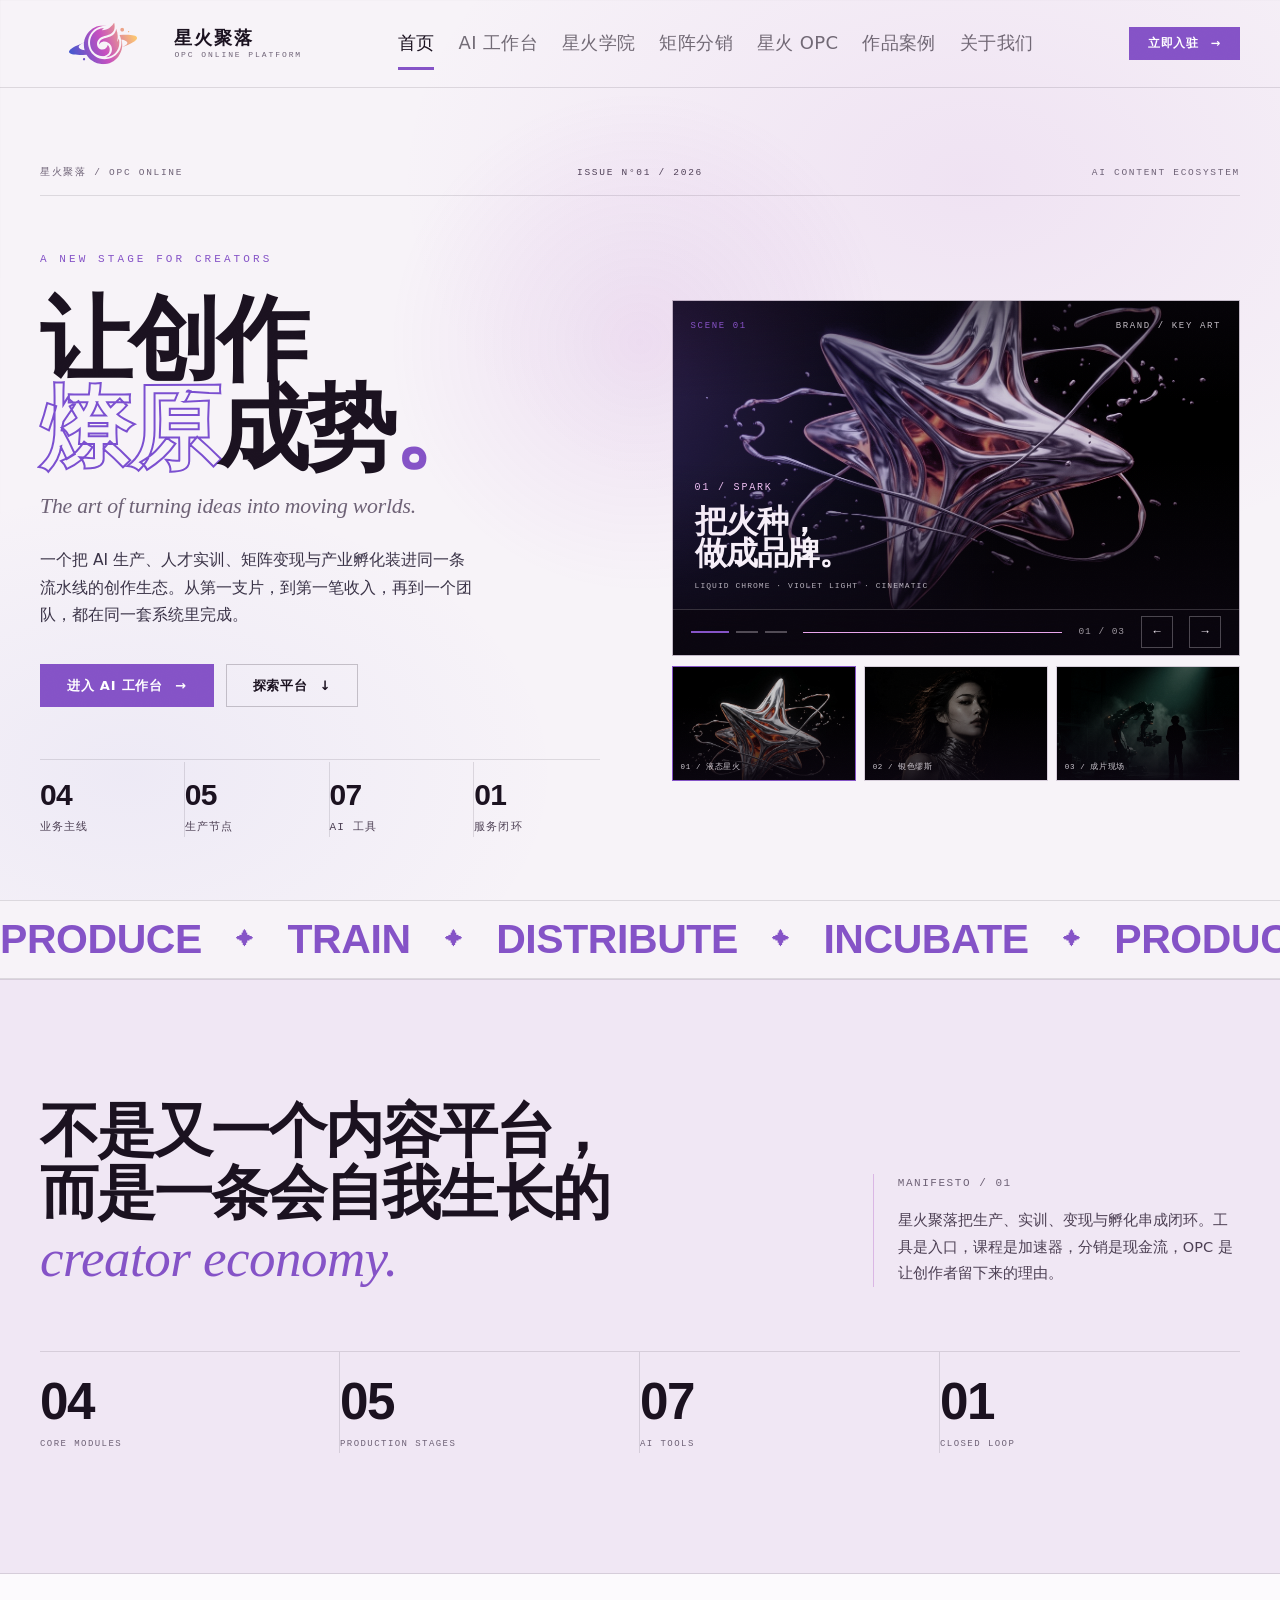
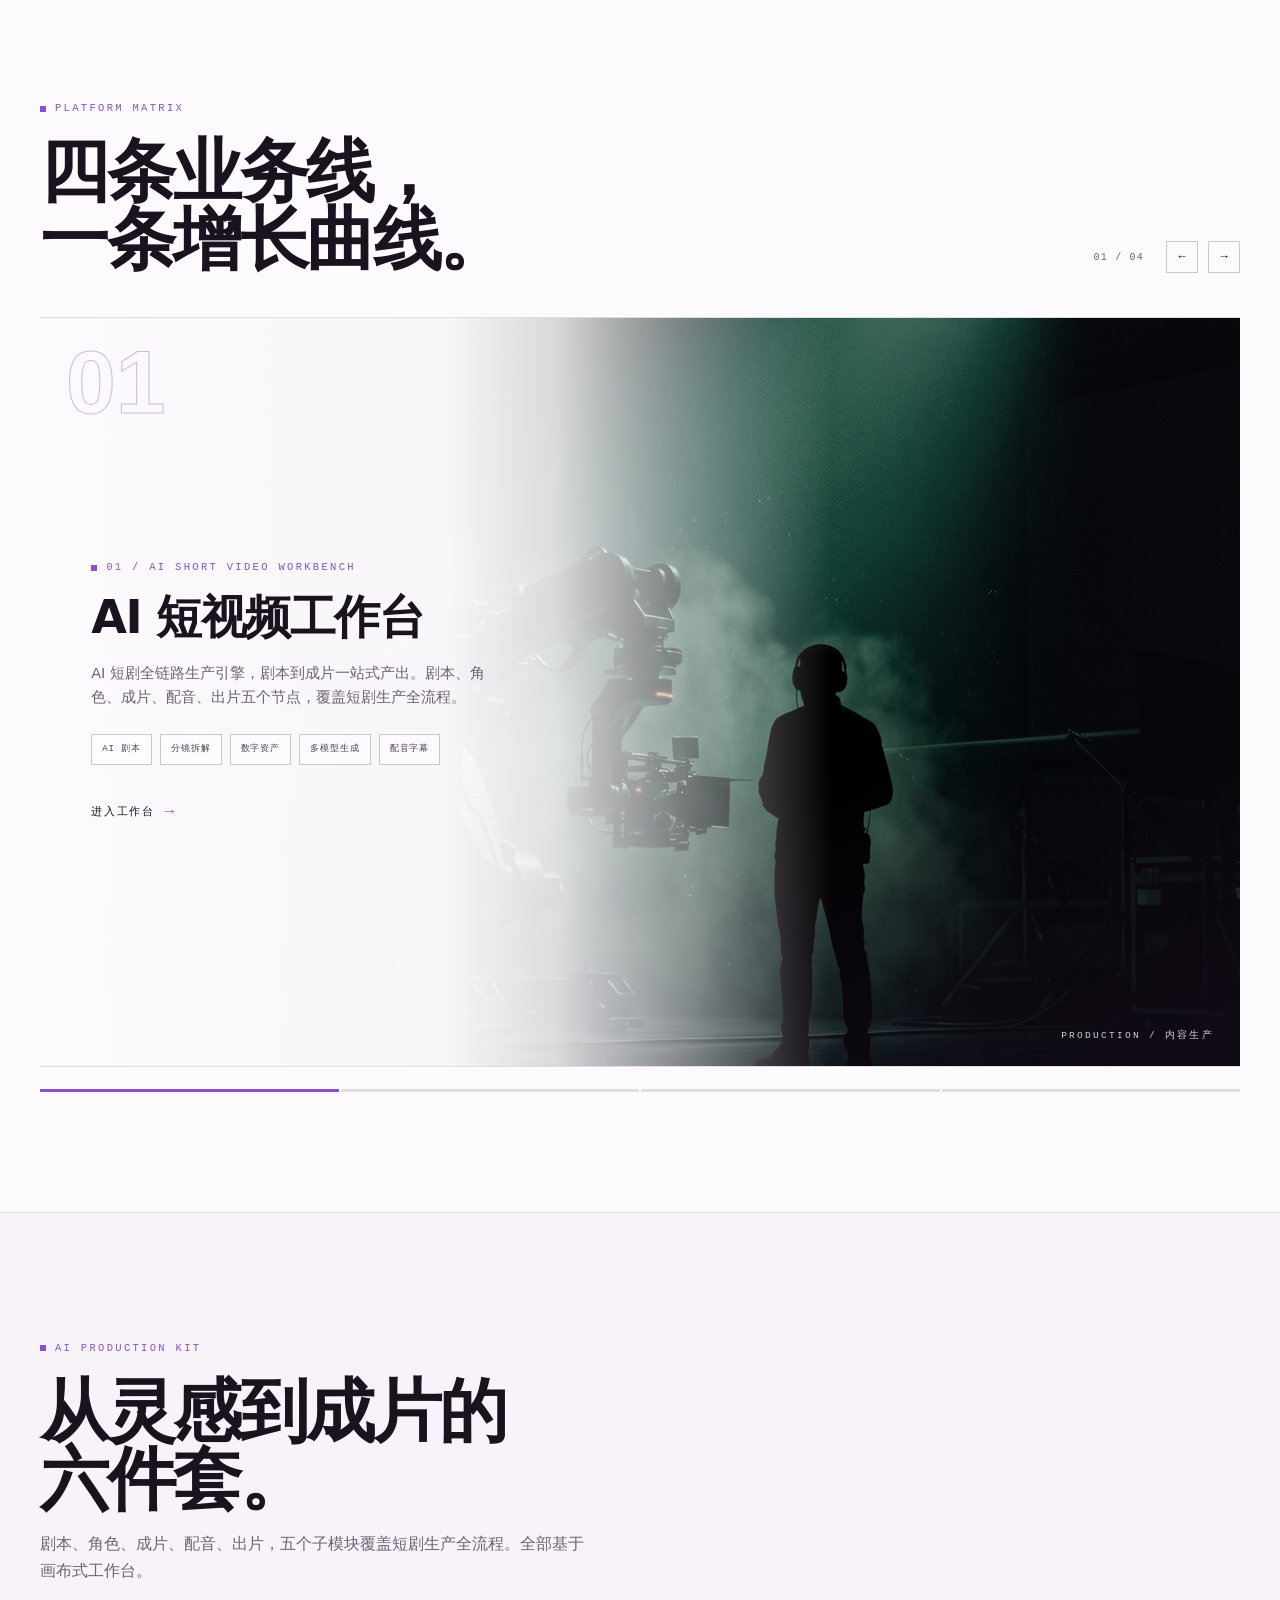
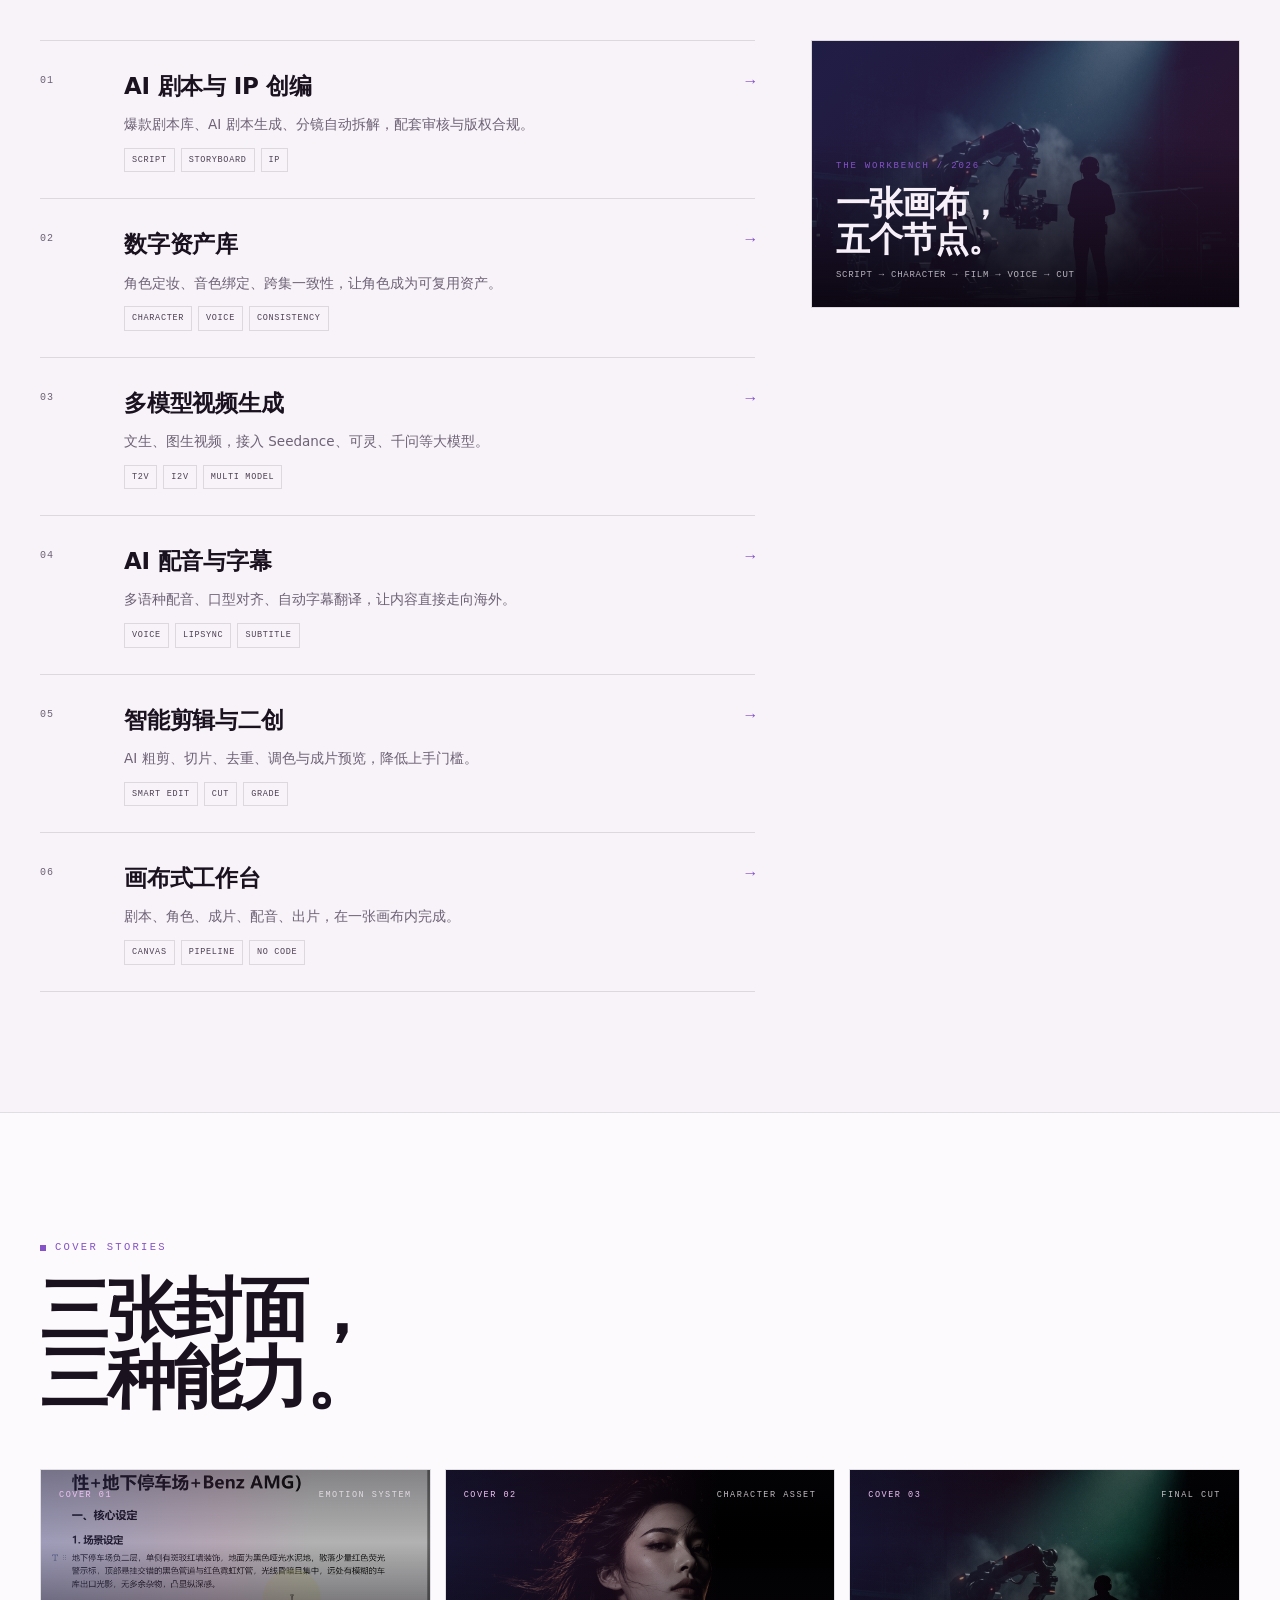
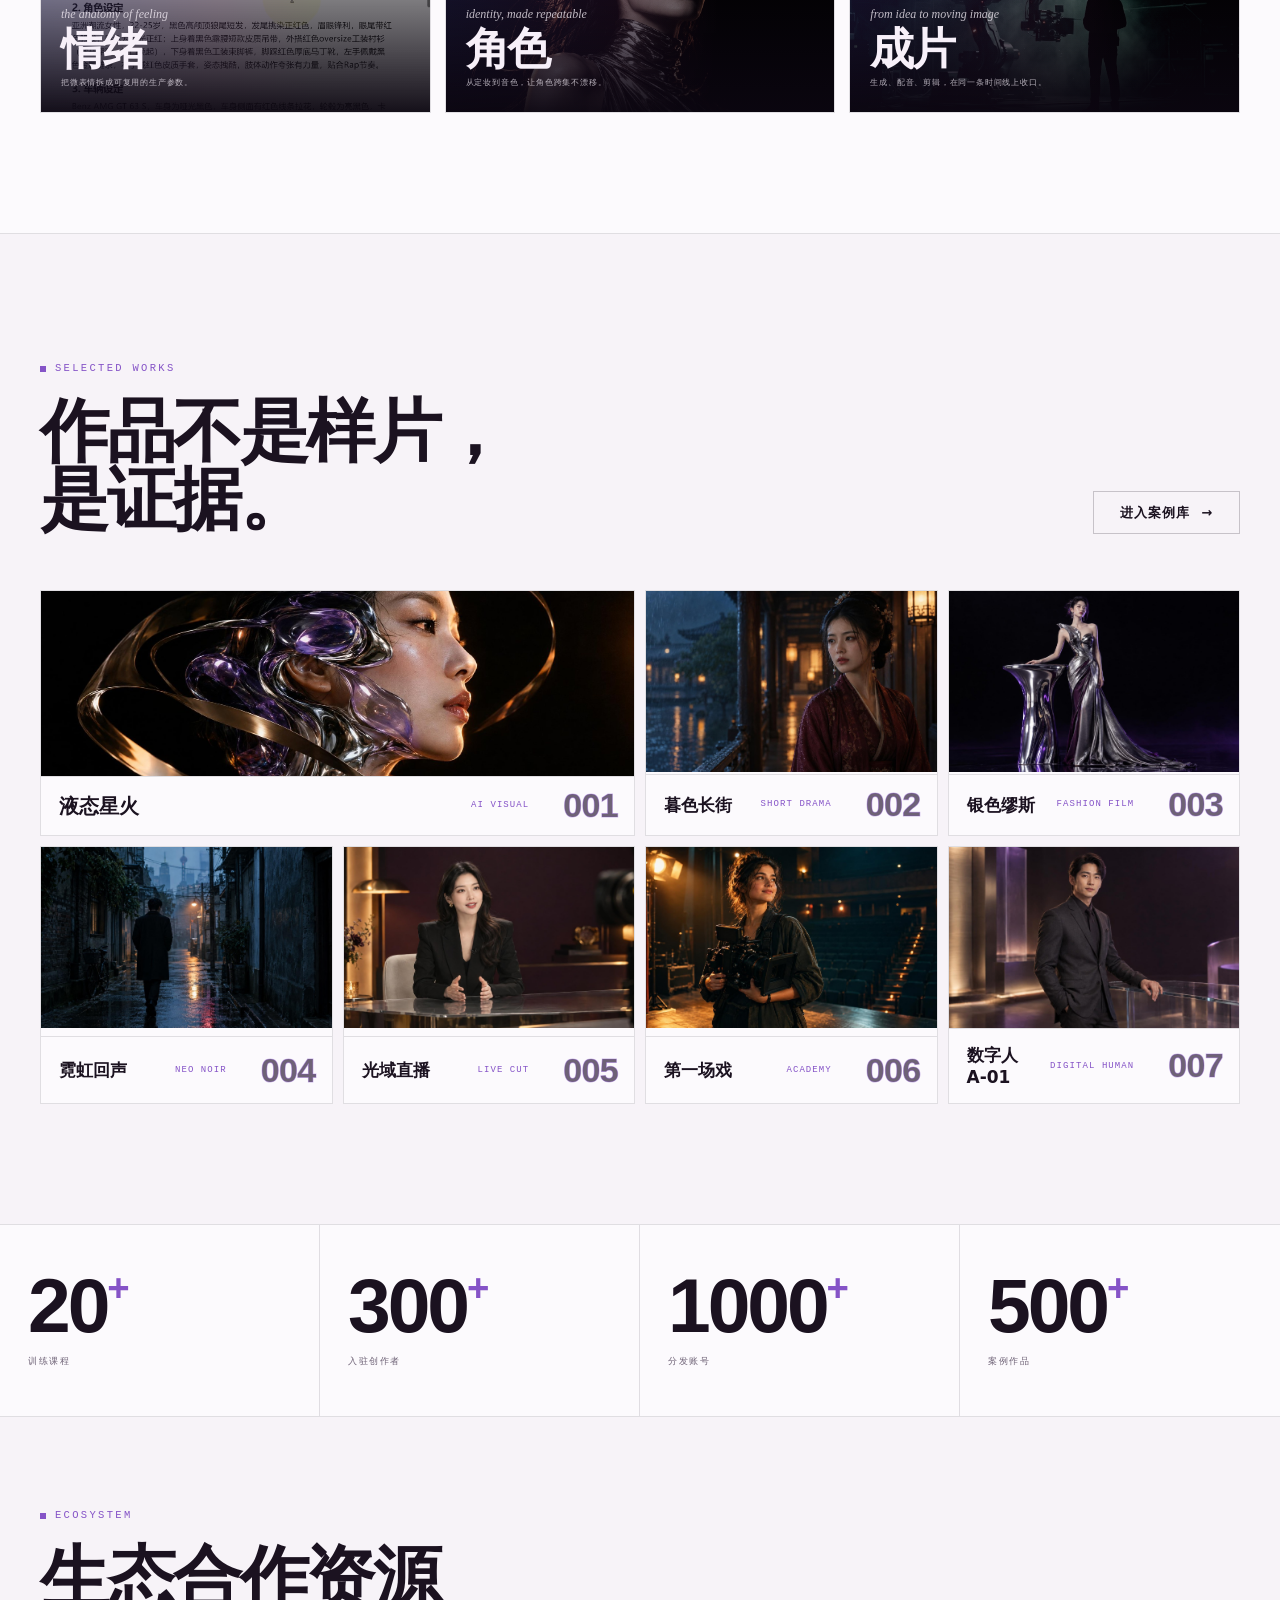
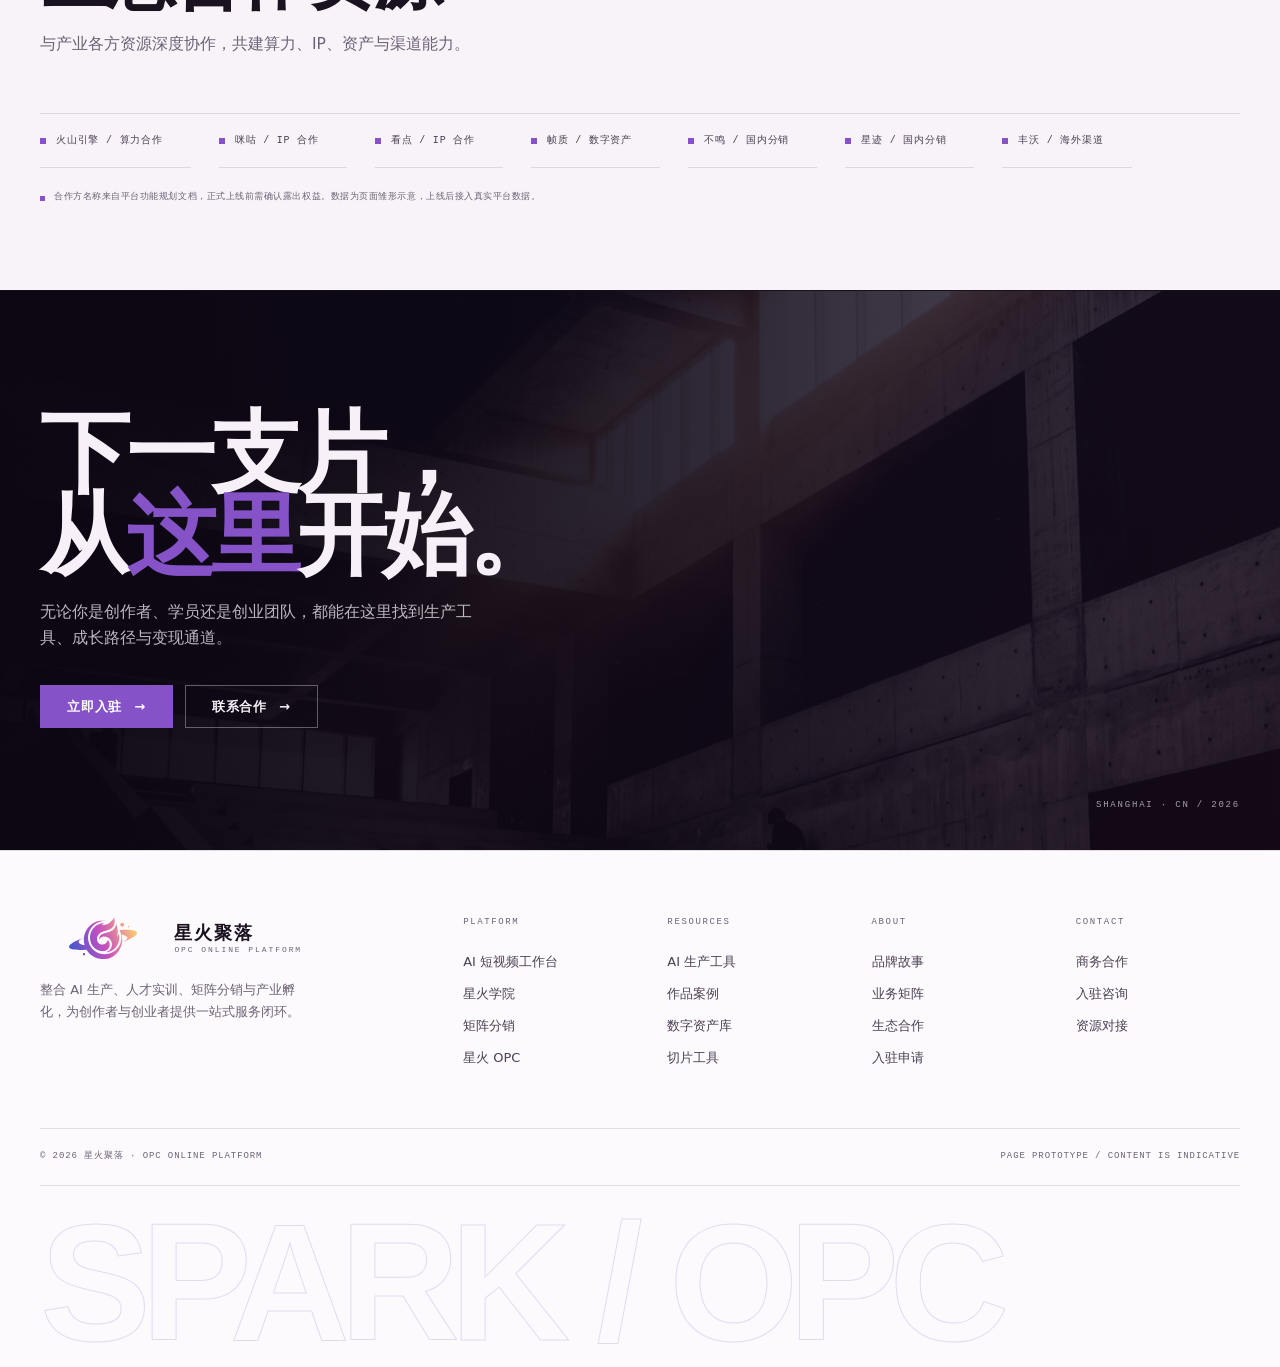
==== commit 88c77258: "Refresh case covers with cinematic AI artwork" ====
--- a/index.html
+++ b/index.html
@@ -408,59 +408,39 @@
       </div>
       <div class="mosaic-grid">
         <a class="mosaic-item feature reveal" href="works.html">
-          <img src="assets/img/gen-hero-spark.jpg" alt="液态星火品牌短片概念封面">
+          <img src="assets/img/cases/case-08.jpg" alt="液态金属与紫色玻璃构成的人像视觉实验封面">
           <span class="mosaic-num">001</span>
-          <div class="mosaic-cap"><b>液态星火品牌片</b><span>Brand Film</span></div>
+          <div class="mosaic-cap"><b>液态星火</b><span>AI Visual</span></div>
         </a>
         <a class="mosaic-item reveal" href="works.html">
-          <img src="assets/img/hero-01.jpg" alt="古风情绪短剧画面">
+          <img src="assets/img/cases/case-01.jpg" alt="雨夜长廊中的古风短剧角色封面" loading="lazy">
           <span class="mosaic-num">002</span>
-          <div class="mosaic-cap"><b>古风情绪样本</b><span>Performance</span></div>
+          <div class="mosaic-cap"><b>暮色长街</b><span>Short Drama</span></div>
         </a>
         <a class="mosaic-item reveal" href="works.html">
-          <img src="assets/img/hero-03.jpg" alt="笑中带泪的微表情画面">
+          <img src="assets/img/cases/case-02.jpg" alt="银色高定时装品牌短片封面" loading="lazy">
           <span class="mosaic-num">003</span>
-          <div class="mosaic-cap"><b>笑中带泪</b><span>Micro Expression</span></div>
+          <div class="mosaic-cap"><b>银色缪斯</b><span>Fashion Film</span></div>
         </a>
         <a class="mosaic-item reveal" href="works.html">
-          <img src="assets/img/poster-03.jpg" alt="电影级角色定妆画面">
+          <img src="assets/img/cases/case-03.jpg" alt="雨夜街巷中的都市悬疑混剪封面" loading="lazy">
           <span class="mosaic-num">004</span>
-          <div class="mosaic-cap"><b>角色定妆集</b><span>Character</span></div>
+          <div class="mosaic-cap"><b>霓虹回声</b><span>Neo Noir</span></div>
         </a>
         <a class="mosaic-item reveal" href="works.html">
-          <img src="assets/img/gen-matrix.jpg" alt="矩阵分发实验画面">
+          <img src="assets/img/cases/case-04.jpg" alt="高级直播棚拍中的女性主播封面" loading="lazy">
           <span class="mosaic-num">005</span>
-          <div class="mosaic-cap"><b>矩阵分发实验</b><span>Distribution</span></div>
+          <div class="mosaic-cap"><b>光域直播</b><span>Live Cut</span></div>
         </a>
         <a class="mosaic-item reveal" href="works.html">
-          <img src="assets/img/poster-06.jpg" alt="数字人播报画面">
+          <img src="assets/img/cases/case-05.jpg" alt="学员在剧场片场进行拍摄实训封面" loading="lazy">
           <span class="mosaic-num">006</span>
-          <div class="mosaic-cap"><b>数字人播报</b><span>Digital Human</span></div>
+          <div class="mosaic-cap"><b>第一场戏</b><span>Academy</span></div>
         </a>
         <a class="mosaic-item reveal" href="works.html">
-          <img src="assets/img/poster-04.jpg" alt="舞台切片画面">
+          <img src="assets/img/cases/case-06.jpg" alt="紫灰影调的数字人品牌播报封面" loading="lazy">
           <span class="mosaic-num">007</span>
-          <div class="mosaic-cap"><b>舞台切片</b><span>Stage Cut</span></div>
-        </a>
-        <a class="mosaic-item reveal" href="works.html">
-          <img src="assets/img/work-05.jpg" alt="星火学院学员作品画面">
-          <span class="mosaic-num">008</span>
-          <div class="mosaic-cap"><b>学员作品 01</b><span>Academy</span></div>
-        </a>
-        <a class="mosaic-item reveal" href="works.html">
-          <img src="assets/img/work-06.jpg" alt="星火学院学员作品画面">
-          <span class="mosaic-num">009</span>
-          <div class="mosaic-cap"><b>学员作品 02</b><span>Academy</span></div>
-        </a>
-        <a class="mosaic-item reveal" href="works.html">
-          <img src="assets/img/poster-02.jpg" alt="品牌情绪短片画面">
-          <span class="mosaic-num">010</span>
-          <div class="mosaic-cap"><b>品牌情绪片</b><span>Brand Film</span></div>
-        </a>
-        <a class="mosaic-item reveal" href="works.html">
-          <img src="assets/img/poster-05.jpg" alt="商业广告项目画面">
-          <span class="mosaic-num">011</span>
-          <div class="mosaic-cap"><b>商业 Campaign</b><span>Commercial</span></div>
+          <div class="mosaic-cap"><b>数字人 A-01</b><span>Digital Human</span></div>
         </a>
       </div>
     </div>
--- a/assets/css/pages.css
+++ b/assets/css/pages.css
@@ -51,7 +51,7 @@
 .sub-hero[data-art="academy"]{--art:url("../img/gen-academy.jpg")}
 .sub-hero[data-art="matrix"]{--art:url("../img/gen-matrix.jpg")}
 .sub-hero[data-art="opc"]{--art:url("../img/gen-opc.jpg")}
-.sub-hero[data-art="works"]{--art:url("../img/hero-01.jpg")}
+.sub-hero[data-art="works"]{--art:url("../img/cases/case-08.jpg")}
 .sub-hero[data-art="tools"]{--art:url("../img/gen-workbench.jpg")}
 .sub-hero[data-art="about"]{--art:url("../img/gen-opc.jpg")}
 .sub-hero .wrap{position:relative;z-index:1}
@@ -177,12 +177,11 @@
 }
 .work-card:hover{border-color:var(--accent-line);transform:translateY(-4px)}
 .work-cover{position:relative;aspect-ratio:16/10;overflow:hidden;background:var(--bg-2)}
-.work-cover .art{
-  position:absolute;inset:0;display:block;padding:0;
-  background-size:cover;background-position:center 24%;background-repeat:no-repeat;
-  transition:transform 1s cubic-bezier(.22,1,.36,1);
-}
-.work-card:hover .work-cover .art{transform:scale(1.04)}
+.work-cover img{
+  display:block;width:100%;height:100%;object-fit:cover;object-position:center;
+  filter:none;transition:transform 1s cubic-bezier(.22,1,.36,1);
+}
+.work-card:hover .work-cover img{transform:scale(1.04)}
 .art::before{
   content:none;
 }
@@ -501,6 +500,9 @@
   display:block;width:100%;aspect-ratio:16/10;object-fit:cover;
   object-position:center 22%;filter:none;transition:transform 1s cubic-bezier(.22,1,.36,1);
 }
+.sub-hero[data-art="works"]::after{
+  filter:none;background-position:center;
+}
 .featured-media:hover img{transform:scale(1.025)}
 .featured-media-meta{
   display:flex;align-items:center;justify-content:space-between;gap:16px;
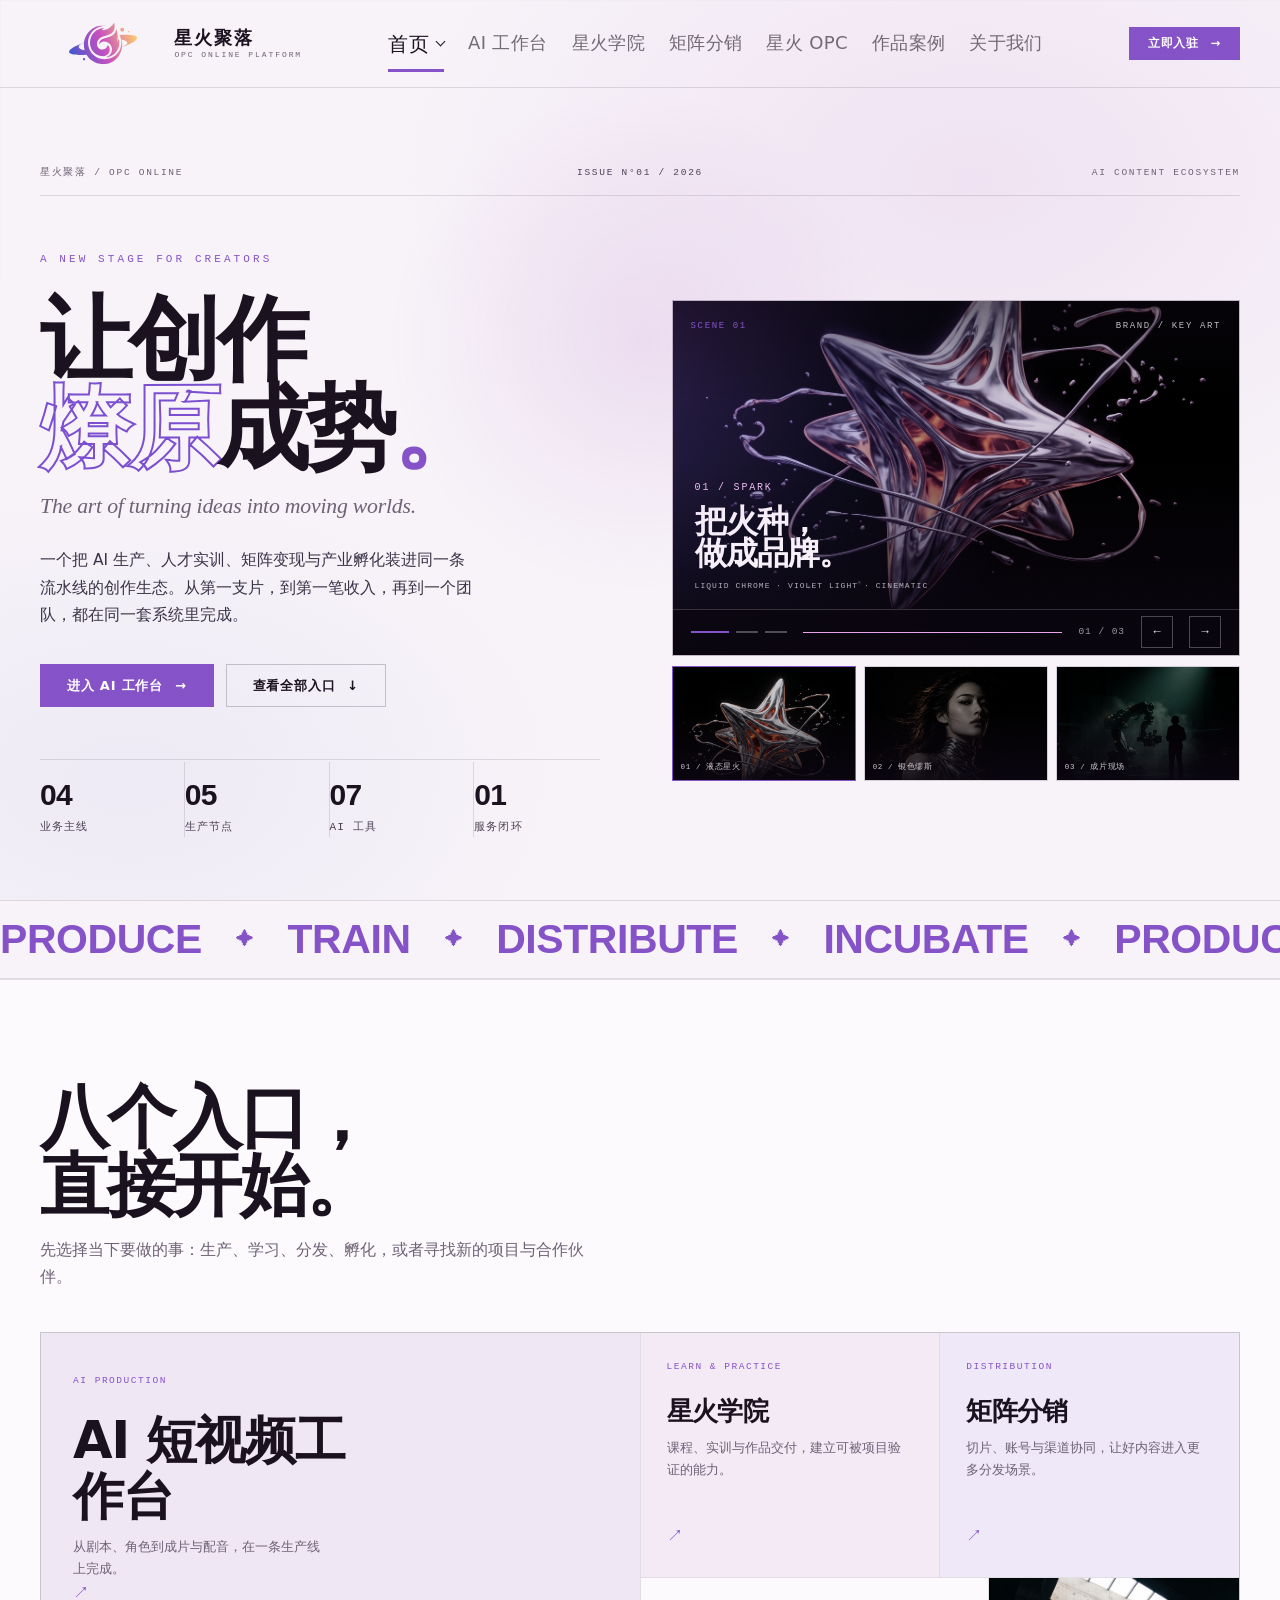
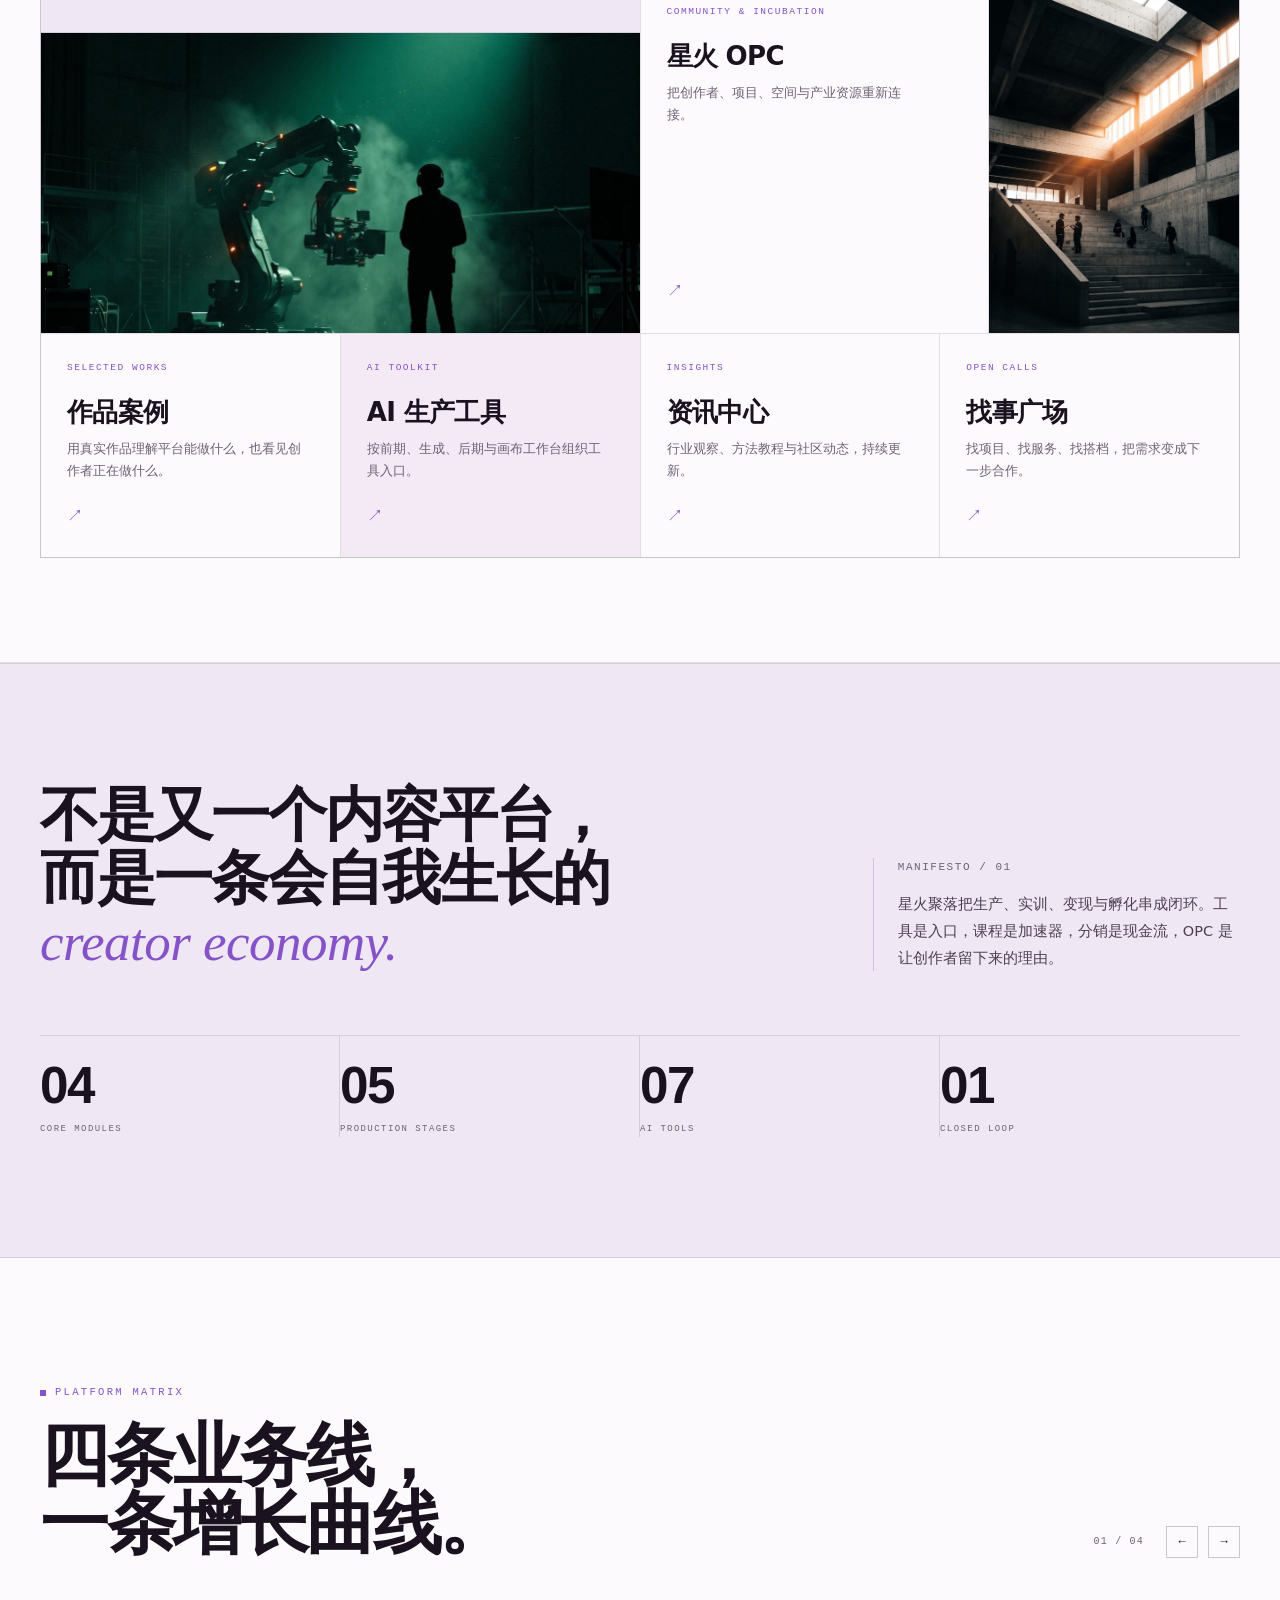
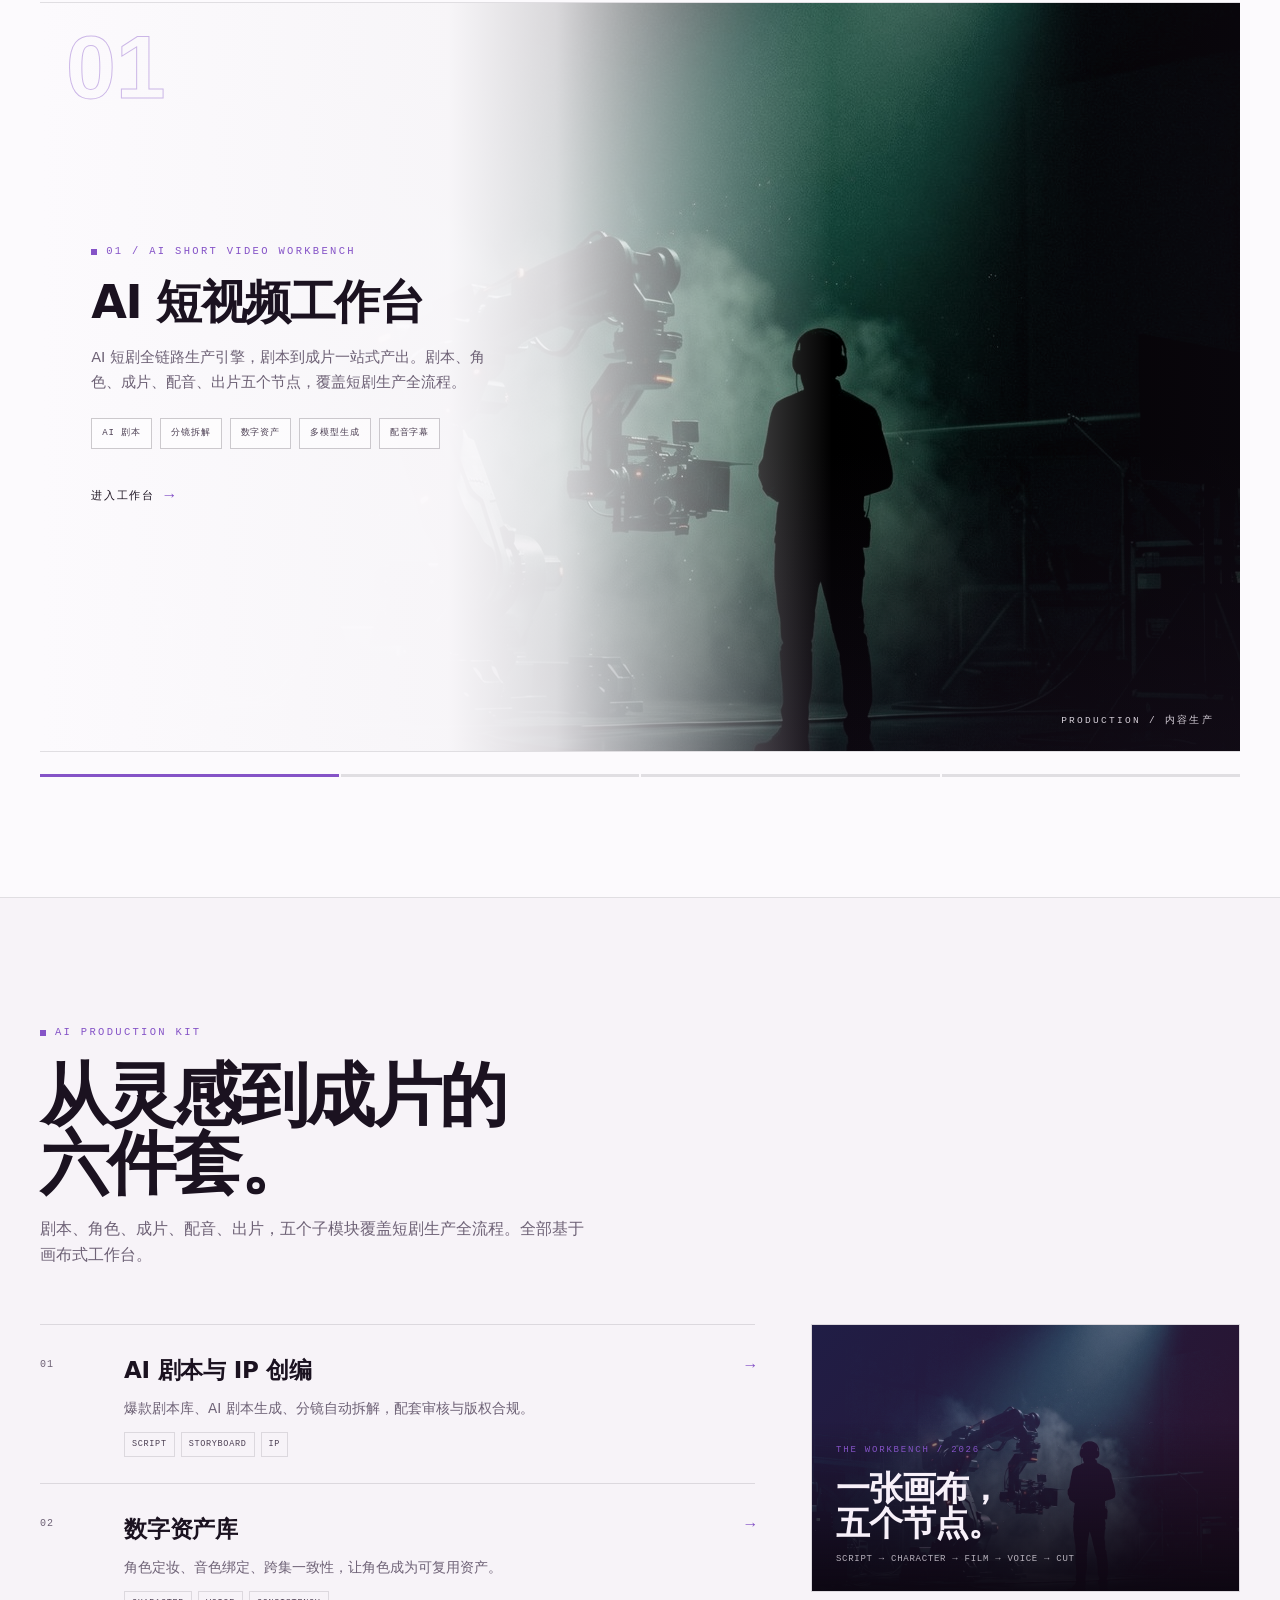
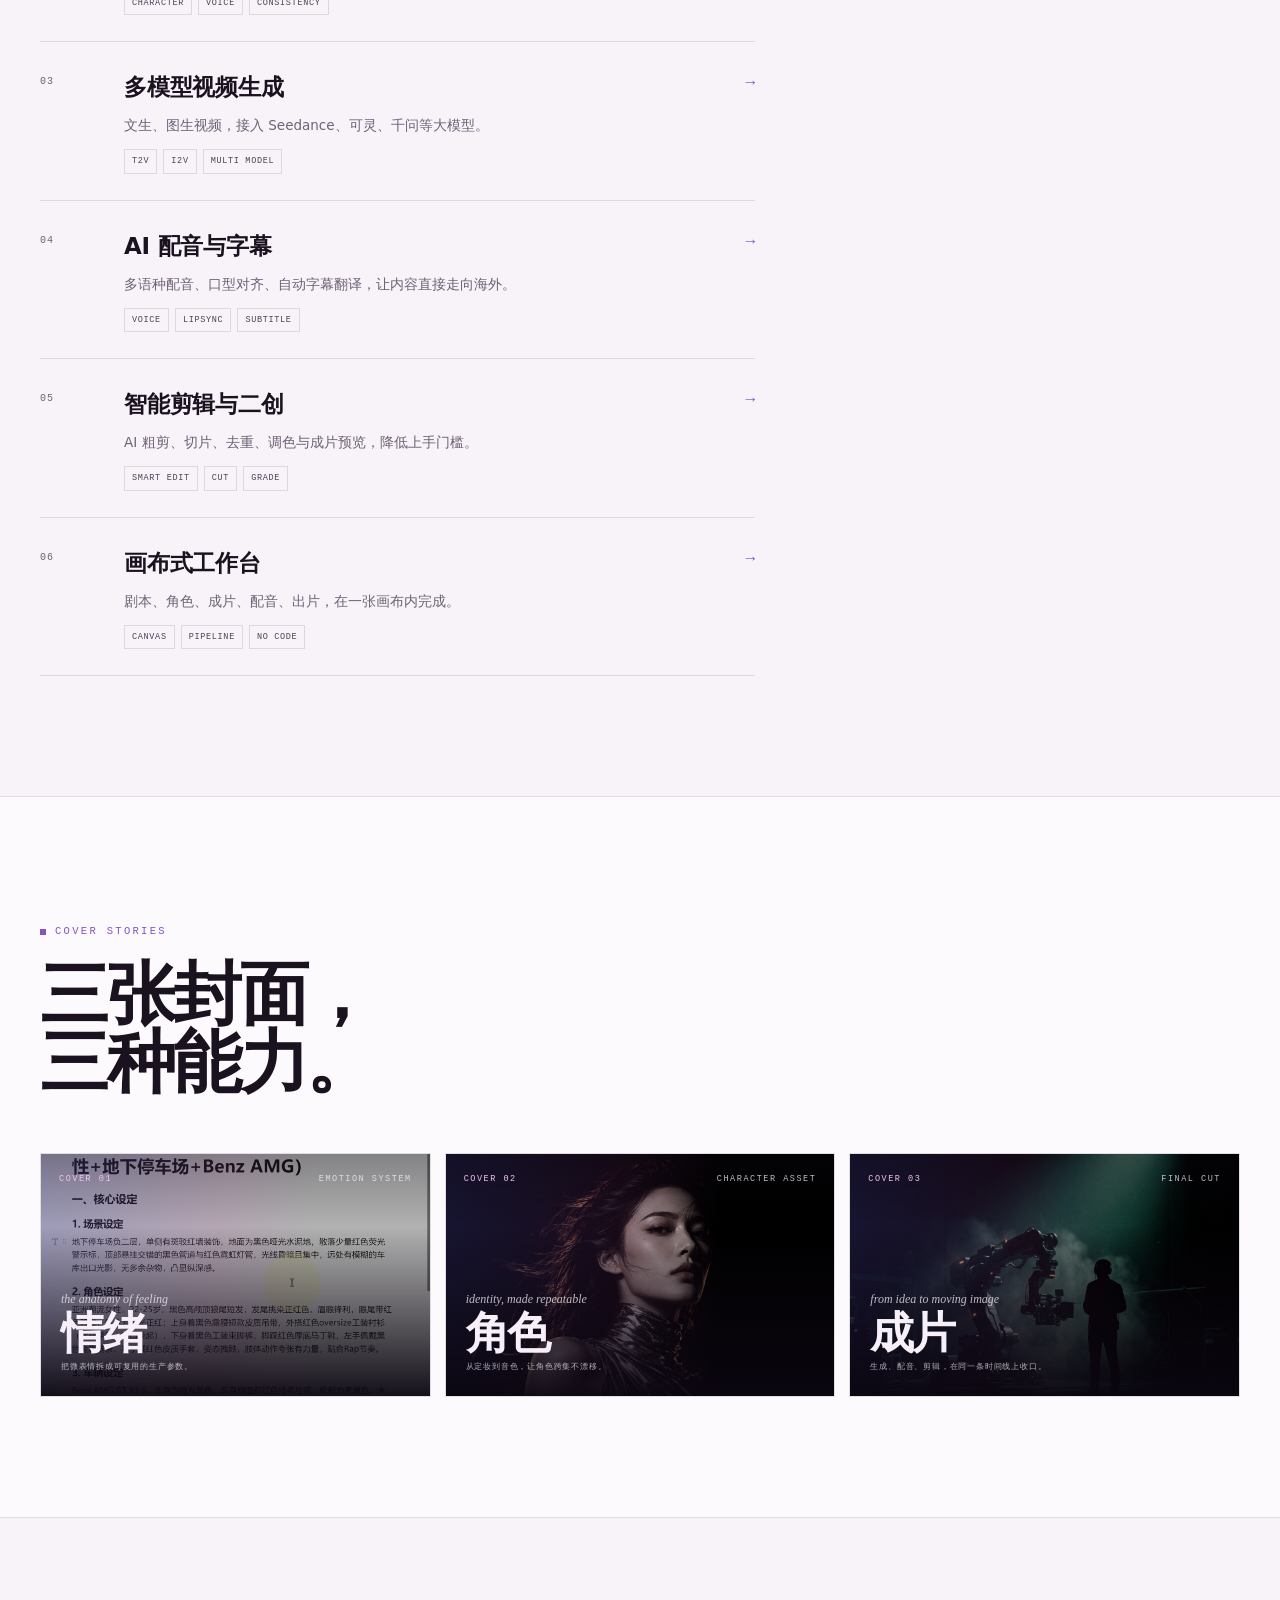
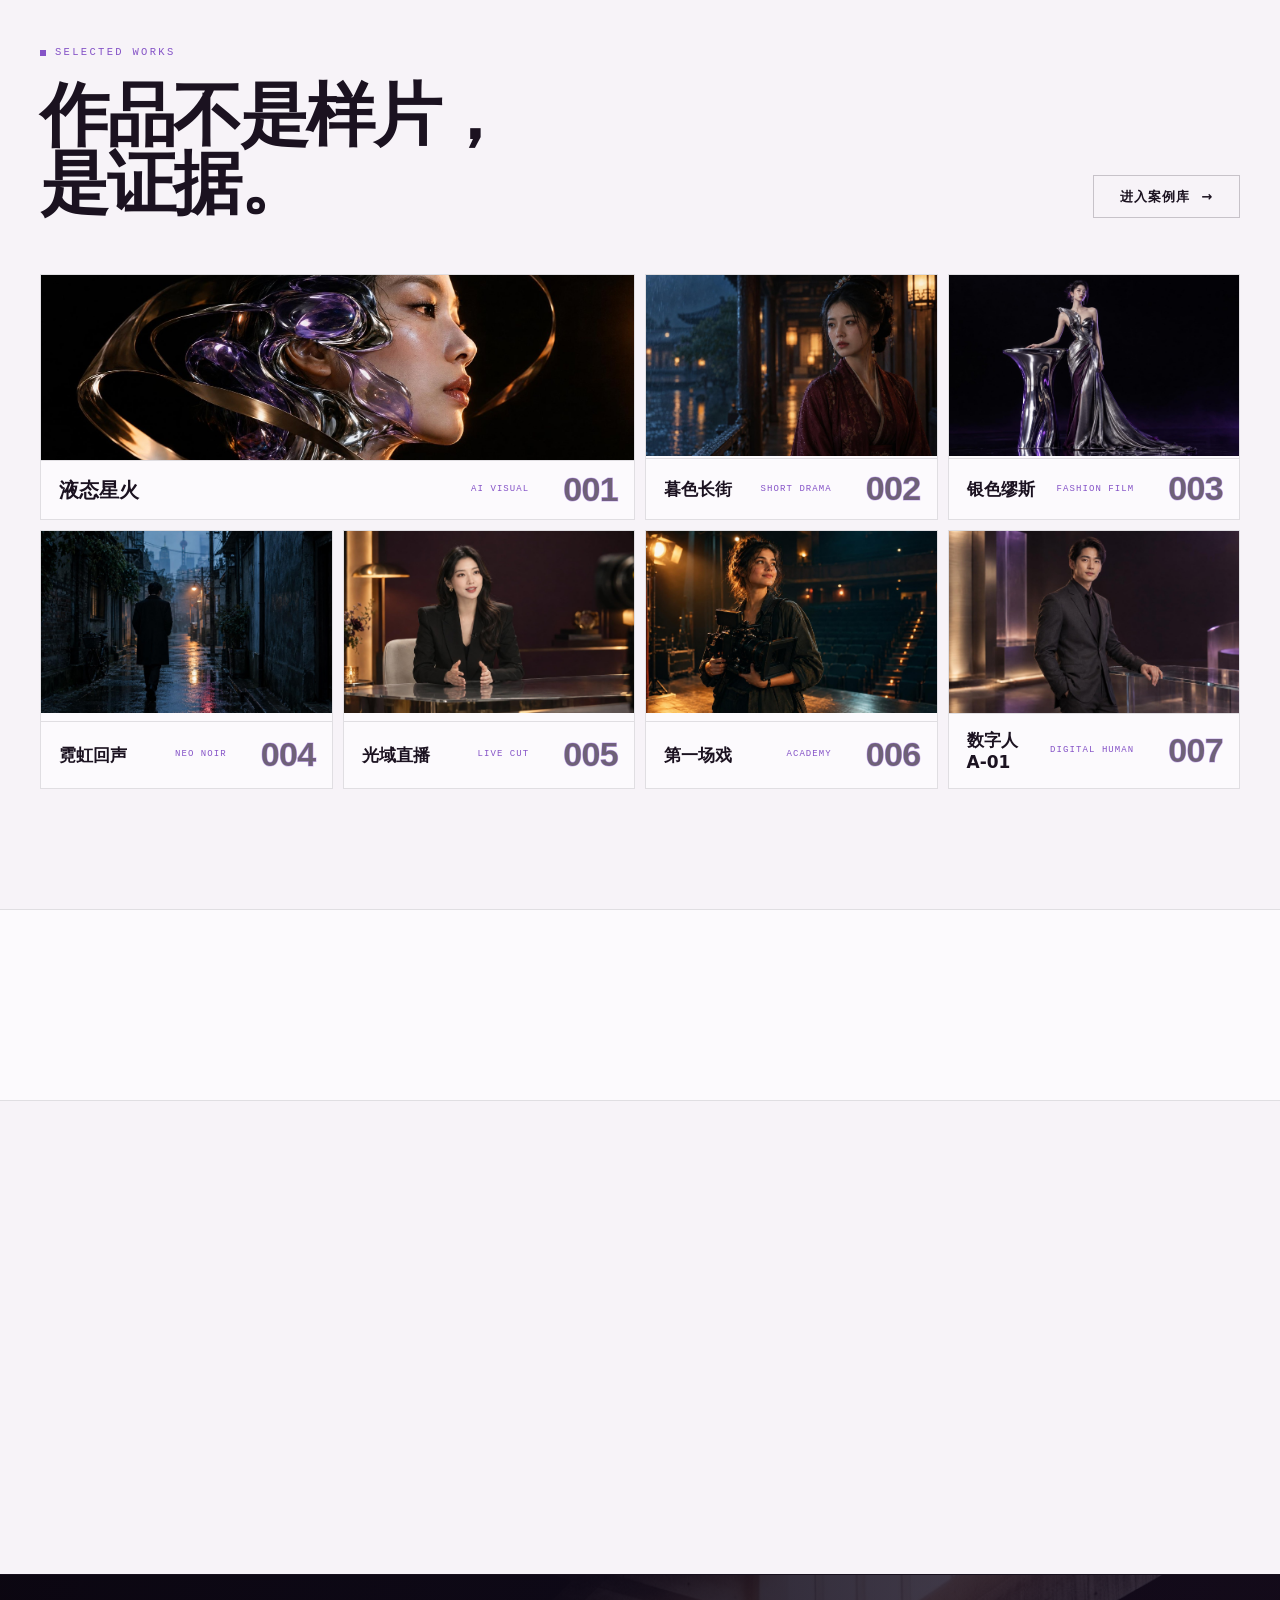
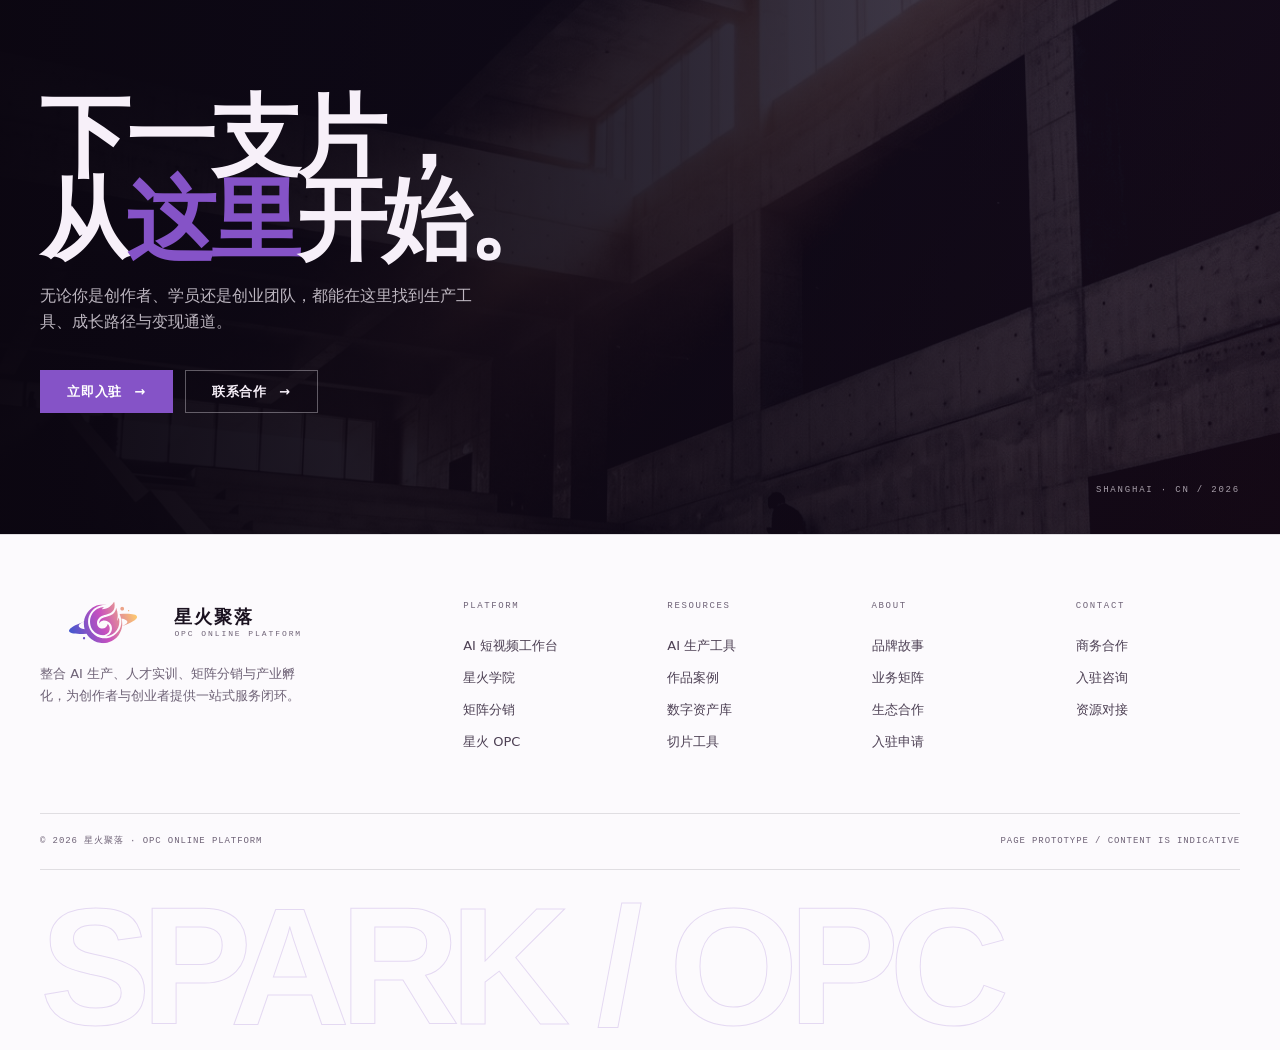
==== commit e7b00056: "Add home portal menu and community opportunity pages" ====
--- a/index.html
+++ b/index.html
@@ -68,7 +68,7 @@
           <p class="hero-sub">一个把 AI 生产、人才实训、矩阵变现与产业孵化装进同一条流水线的创作生态。从第一支片，到第一笔收入，再到一个团队，都在同一套系统里完成。</p>
           <div class="hero-ctas">
             <a class="btn btn-primary" href="workbench.html"><span>进入 AI 工作台</span><span class="arr">→</span></a>
-            <a class="btn btn-ghost" href="#platform"><span>探索平台</span><span class="arr">↓</span></a>
+            <a class="btn btn-ghost" href="#portals"><span>查看全部入口</span><span class="arr">↓</span></a>
           </div>
           <div class="hero-meta">
             <div><b>04</b><span>业务主线</span></div>
@@ -152,6 +152,76 @@
     </div>
   </div>
 
+  <!-- 功能总览 -->
+  <section class="portal-section" id="portals">
+    <div class="wrap">
+      <div class="portal-head reveal">
+        <h2 class="h2">八个入口，<br>直接开始。</h2>
+        <p>先选择当下要做的事：生产、学习、分发、孵化，或者寻找新的项目与合作伙伴。</p>
+      </div>
+      <div class="portal-grid">
+        <a class="portal-card portal-feature reveal" href="workbench.html">
+          <div class="portal-feature-copy">
+            <span class="portal-label">AI Production</span>
+            <h3>AI 短视频工作台</h3>
+            <p>从剧本、角色到成片与配音，在一条生产线上完成。</p>
+            <span class="portal-arrow">↗</span>
+          </div>
+          <div class="portal-feature-media">
+            <img src="assets/img/gen-workbench.jpg" alt="电影摄影棚中的导演与机械摄影机" loading="lazy">
+          </div>
+        </a>
+        <a class="portal-card reveal d1" href="academy.html">
+          <span class="portal-label">Learn & Practice</span>
+          <h3>星火学院</h3>
+          <p>课程、实训与作品交付，建立可被项目验证的能力。</p>
+          <span class="portal-arrow">↗</span>
+        </a>
+        <a class="portal-card reveal d2" href="distribution.html">
+          <span class="portal-label">Distribution</span>
+          <h3>矩阵分销</h3>
+          <p>切片、账号与渠道协同，让好内容进入更多分发场景。</p>
+          <span class="portal-arrow">↗</span>
+        </a>
+        <a class="portal-card portal-opc reveal d3" href="opc.html">
+          <div class="portal-opc-copy">
+            <span class="portal-label">Community & Incubation</span>
+            <h3>星火 OPC</h3>
+            <p>把创作者、项目、空间与产业资源重新连接。</p>
+            <span class="portal-arrow">↗</span>
+          </div>
+          <div class="portal-opc-media">
+            <img src="assets/img/gen-opc.jpg" alt="混凝土创意园区中庭" loading="lazy">
+          </div>
+        </a>
+        <a class="portal-card reveal" href="works.html">
+          <span class="portal-label">Selected Works</span>
+          <h3>作品案例</h3>
+          <p>用真实作品理解平台能做什么，也看见创作者正在做什么。</p>
+          <span class="portal-arrow">↗</span>
+        </a>
+        <a class="portal-card reveal d1" href="tools.html">
+          <span class="portal-label">AI Toolkit</span>
+          <h3>AI 生产工具</h3>
+          <p>按前期、生成、后期与画布工作台组织工具入口。</p>
+          <span class="portal-arrow">↗</span>
+        </a>
+        <a class="portal-card reveal d2" href="insights.html">
+          <span class="portal-label">Insights</span>
+          <h3>资讯中心</h3>
+          <p>行业观察、方法教程与社区动态，持续更新。</p>
+          <span class="portal-arrow">↗</span>
+        </a>
+        <a class="portal-card reveal d3" href="opportunities.html">
+          <span class="portal-label">Open Calls</span>
+          <h3>找事广场</h3>
+          <p>找项目、找服务、找搭档，把需求变成下一步合作。</p>
+          <span class="portal-arrow">↗</span>
+        </a>
+      </div>
+    </div>
+  </section>
+
   <!-- 宣言 -->
   <section class="section manifesto">
     <div class="wrap">
--- a/assets/css/base.css
+++ b/assets/css/base.css
@@ -57,6 +57,9 @@
 a{color:inherit;text-decoration:none}
 img,svg{display:block;max-width:100%}
 button,input,select,textarea{font:inherit;color:inherit}
+a:focus-visible,button:focus-visible,input:focus-visible,select:focus-visible,textarea:focus-visible{
+  outline:2px solid var(--accent);outline-offset:4px;
+}
 
 .wrap{max-width:var(--maxw);margin:0 auto;padding:0 var(--pad)}
 .section{padding:120px 0}
@@ -153,6 +156,93 @@
 .main-nav a:hover{color:var(--ink)}
 .main-nav a:hover::after,.main-nav a.active::after{transform:none}
 .main-nav a.active{color:var(--ink)}
+
+/* 首页功能切入窗口 */
+.nav-home-menu{position:relative;display:flex;align-items:center}
+.nav-home-trigger{
+  position:relative;display:inline-flex;align-items:center;gap:8px;
+  border:0;background:transparent;cursor:pointer;padding:10px 0;
+  font-family:var(--font-ui);font-size:20px;font-weight:500;letter-spacing:.02em;
+  color:rgba(27,18,32,.6);transition:color .25s ease;
+}
+.nav-home-trigger::after{
+  content:"";position:absolute;left:0;right:0;bottom:-1px;height:3px;
+  background:var(--accent);transform:scaleX(0);transform-origin:left;
+  transition:transform .3s ease;
+}
+.nav-home-trigger:hover,.nav-home-trigger.active{color:var(--ink)}
+.nav-home-trigger:hover::after,.nav-home-trigger.active::after,
+.nav-home-menu.is-open .nav-home-trigger::after{transform:none}
+.nav-chev{
+  width:7px;height:7px;border-right:1.5px solid currentColor;border-bottom:1.5px solid currentColor;
+  transform:translateY(-2px) rotate(45deg);transition:transform .3s ease;
+}
+.nav-home-menu.is-open .nav-chev{transform:translateY(1px) rotate(225deg)}
+.home-mega{
+  position:fixed;top:var(--nav-h);left:50%;z-index:121;
+  width:min(1120px,calc(100vw - 48px));
+  display:grid;grid-template-columns:minmax(280px,.95fr) repeat(2,minmax(0,1fr));
+  border:1px solid var(--line-strong);border-top:0;
+  background:rgba(252,250,253,.985);
+  box-shadow:0 28px 80px rgba(35,18,43,.14);
+  opacity:0;visibility:hidden;pointer-events:none;
+  transform:translate(-50%,-10px);
+  transition:opacity .28s ease,transform .35s cubic-bezier(.22,1,.36,1),visibility .28s;
+}
+.site-header.scrolled .home-mega{top:72px}
+.nav-home-menu.is-open .home-mega{opacity:1;visibility:visible;pointer-events:auto;transform:translate(-50%,0)}
+.home-mega > *{
+  opacity:0;transform:translateY(8px);
+  transition:opacity .3s ease,transform .45s cubic-bezier(.22,1,.36,1);
+}
+.nav-home-menu.is-open .home-mega > *{opacity:1;transform:none}
+.home-mega > *:nth-child(2){transition-delay:.04s}
+.home-mega > *:nth-child(3){transition-delay:.08s}
+.home-mega-feature{
+  grid-row:1;padding:22px;border-right:1px solid var(--line);
+  display:flex;flex-direction:column;gap:16px;background:var(--bg-2);
+}
+.home-mega-feature-media{overflow:hidden;border:1px solid var(--line-strong)}
+.home-mega-feature-media img{
+  width:100%;aspect-ratio:16/10;object-fit:cover;object-position:center;
+  filter:none;transition:transform .7s cubic-bezier(.22,1,.36,1);
+}
+.home-mega-feature:hover img{transform:scale(1.025)}
+.home-mega-feature-copy{display:flex;flex-direction:column;gap:8px}
+.home-mega-kicker,.home-mega-col h3{
+  font-family:var(--font-mono);font-size:10px;font-weight:500;
+  letter-spacing:.16em;text-transform:uppercase;color:var(--accent);
+}
+.home-mega-feature-copy h2{font-size:26px;line-height:1.08;letter-spacing:-.025em}
+.home-mega-feature-copy p{font-size:12.5px;line-height:1.7;color:var(--muted);max-width:32ch}
+.home-mega-feature-link{
+  margin-top:auto;display:flex;align-items:center;justify-content:space-between;
+  padding-top:14px;border-top:1px solid var(--line-strong);
+  font-family:var(--font-mono);font-size:10.5px;letter-spacing:.1em;color:var(--ink);
+}
+.home-mega-feature-link span:last-child{transition:transform .25s ease}
+.home-mega-feature:hover .home-mega-feature-link span:last-child{transform:translate(3px,-3px)}
+.home-mega-col{padding:24px 22px;display:flex;flex-direction:column;min-width:0}
+.home-mega-col + .home-mega-col{border-left:1px solid var(--line)}
+.home-mega-col h3{margin-bottom:12px;color:var(--muted)}
+.mega-link{
+  display:grid;grid-template-columns:1fr auto;gap:5px 12px;align-items:start;
+  padding:12px 0;border-top:1px solid var(--line);
+}
+.mega-link:first-of-type{border-top:0}
+.mega-link strong{font-size:16px;line-height:1.25;font-weight:700;transition:color .25s ease}
+.mega-link small{grid-column:1;font-size:11.5px;line-height:1.5;color:var(--muted)}
+.mega-link i{
+  grid-column:2;grid-row:1/3;font-family:var(--font-mono);font-style:normal;
+  font-size:13px;color:var(--accent);transform:translateY(1px);transition:transform .25s ease;
+}
+.mega-link:hover strong{color:var(--accent)}
+.mega-link:hover i{transform:translate(3px,-3px)}
+@media (max-width:1024px){
+  .nav-home-menu{display:none}
+  .home-mega{display:none}
+}
+
 .nav-cta{display:flex;align-items:center;gap:12px;flex:none}
 .nav-burger{
   display:none;width:38px;height:38px;border:1px solid var(--line-strong);
--- a/assets/css/pages.css
+++ b/assets/css/pages.css
@@ -591,3 +591,255 @@
   .works-grid{grid-template-columns:1fr}
   .works-grid .work-card:nth-child(n){grid-column:auto}
 }
+
+/* ---------- 首页功能总览 ---------- */
+.portal-section{
+  padding:104px 0;background:var(--bg-1);
+  border-top:1px solid var(--line);border-bottom:1px solid var(--line);
+  scroll-margin-top:calc(var(--nav-h) + 24px);
+}
+.portal-head{max-width:720px;margin-bottom:42px}
+.portal-head .h2{margin-top:0;max-width:12ch}
+.portal-head p{max-width:56ch;margin-top:18px;color:var(--muted)}
+.portal-grid{
+  display:grid;grid-template-columns:repeat(4,minmax(0,1fr));
+  grid-auto-flow:dense;gap:1px;background:var(--line);border:1px solid var(--line);
+}
+.portal-card{
+  position:relative;display:flex;flex-direction:column;min-height:220px;
+  overflow:hidden;padding:26px;background:var(--bg-1);
+  transition:background .3s ease,color .3s ease;
+}
+.portal-card::before{
+  content:"";position:absolute;left:0;top:0;width:2px;height:0;
+  background:var(--accent);transition:height .35s ease;
+}
+.portal-card:hover{background:var(--bg-2)}
+.portal-card:hover::before{height:100%}
+.portal-label{
+  font-family:var(--font-mono);font-size:9.5px;letter-spacing:.16em;
+  color:var(--accent);text-transform:uppercase;
+}
+.portal-card h3{
+  margin-top:22px;font-size:26px;line-height:1.08;letter-spacing:-.025em;font-weight:800;
+}
+.portal-card p{margin-top:12px;color:var(--muted);font-size:13px;line-height:1.7;max-width:30ch}
+.portal-arrow{
+  margin-top:auto;padding-top:22px;font-family:var(--font-mono);
+  font-size:16px;color:var(--accent);transition:transform .3s ease;
+}
+.portal-card:hover .portal-arrow{transform:translate(4px,-4px)}
+.portal-feature{
+  grid-column:span 2;grid-row:span 2;min-height:440px;padding:0;
+  background:var(--bg-2);
+}
+.portal-feature:hover{background:var(--bg-2)}
+.portal-feature-copy{padding:32px 32px 24px}
+.portal-feature-copy h3{font-size:clamp(34px,4vw,58px);max-width:8ch}
+.portal-feature-media{margin-top:auto;overflow:hidden;border-top:1px solid var(--line)}
+.portal-feature-media img{
+  width:100%;aspect-ratio:16/8;object-fit:cover;object-position:center 32%;
+  filter:none;transition:transform .9s cubic-bezier(.22,1,.36,1);
+}
+.portal-feature:hover .portal-feature-media img{transform:scale(1.025)}
+.portal-opc{
+  grid-column:span 2;display:grid;grid-template-columns:minmax(0,1fr) minmax(240px,.72fr);
+  padding:0;min-height:220px;
+}
+.portal-opc-copy{padding:26px;display:flex;flex-direction:column}
+.portal-opc-media{overflow:hidden;border-left:1px solid var(--line)}
+.portal-opc-media img{
+  width:100%;height:100%;object-fit:cover;object-position:center;
+  filter:none;transition:transform .9s cubic-bezier(.22,1,.36,1);
+}
+.portal-opc:hover .portal-opc-media img{transform:scale(1.025)}
+.portal-card:nth-child(2){background:#F3EAF6}
+.portal-card:nth-child(3){background:#EEE8F8}
+.portal-card:nth-child(6){background:#F3EAF6}
+
+/* ---------- 资讯中心 ---------- */
+.sub-hero[data-art="insights"]{--art:url("../img/cases/case-06.jpg")}
+.sub-hero[data-art="opportunities"]{--art:url("../img/cases/case-05.jpg")}
+.sub-hero[data-art="insights"]::after,.sub-hero[data-art="opportunities"]::after{
+  filter:none;background-position:center;
+}
+.news-hub{padding-top:92px}
+.news-lead-grid{
+  display:grid;grid-template-columns:minmax(0,1.65fr) minmax(280px,.75fr);
+  gap:44px;align-items:start;margin-bottom:72px;
+}
+.news-feature{display:block;border:1px solid var(--line);background:var(--bg-1)}
+.news-feature-media{overflow:hidden}
+.news-feature-media img{
+  width:100%;aspect-ratio:16/9;object-fit:cover;object-position:center;
+  filter:none;transition:transform .9s cubic-bezier(.22,1,.36,1);
+}
+.news-feature:hover .news-feature-media img{transform:scale(1.025)}
+.news-feature-copy{padding:28px}
+.news-feature-copy h2{margin-top:14px;font-size:clamp(30px,3.5vw,48px);line-height:1.06;letter-spacing:-.03em}
+.news-feature-copy p{margin-top:14px;color:var(--muted);max-width:58ch;font-size:14px}
+.news-type{
+  font-family:var(--font-mono);font-size:10px;letter-spacing:.16em;
+  color:var(--accent);text-transform:uppercase;
+}
+.news-brief{
+  border-top:1px solid var(--line-strong);
+}
+.news-brief-title{
+  padding:20px 0 14px;font-family:var(--font-mono);font-size:10px;
+  letter-spacing:.16em;color:var(--muted);text-transform:uppercase;
+}
+.news-brief a{
+  display:grid;grid-template-columns:1fr auto;gap:8px 16px;
+  padding:20px 0;border-top:1px solid var(--line);transition:color .25s ease;
+}
+.news-brief a:hover{color:var(--accent)}
+.news-brief a span{font-size:17px;line-height:1.35;font-weight:700}
+.news-brief a small{grid-column:1;font-family:var(--font-mono);font-size:9.5px;color:var(--muted)}
+.news-brief a i{grid-column:2;grid-row:1/3;font-style:normal;color:var(--accent)}
+.filter-count{
+  margin-left:auto;font-family:var(--font-mono);font-size:10px;
+  letter-spacing:.12em;color:var(--muted);white-space:nowrap;
+}
+.news-grid{
+  display:grid;grid-template-columns:repeat(12,1fr);gap:12px;
+  grid-auto-flow:dense;align-items:start;
+  scroll-margin-top:calc(var(--nav-h) + 24px);
+}
+.news-card{
+  display:flex;flex-direction:column;overflow:hidden;
+  grid-column:span 4;border:1px solid var(--line);background:var(--bg-1);
+  transition:border-color .3s ease,transform .3s ease;
+}
+.news-card:nth-child(1){grid-column:span 7}
+.news-card:nth-child(2){grid-column:span 5}
+.news-card:nth-child(3){grid-column:span 4}
+.news-card:nth-child(4){grid-column:span 8}
+.news-card:nth-child(5),.news-card:nth-child(6){grid-column:span 6}
+.news-card:hover{border-color:var(--accent-line);transform:translateY(-3px)}
+.news-card-media{overflow:hidden;background:var(--bg-2)}
+.news-card-media img{
+  width:100%;aspect-ratio:16/10;object-fit:cover;object-position:center;
+  filter:none;transition:transform .8s cubic-bezier(.22,1,.36,1);
+}
+.news-card:hover .news-card-media img{transform:scale(1.025)}
+.news-card-copy{padding:22px;display:flex;flex-direction:column;flex:1}
+.news-card-copy h3{margin-top:12px;font-size:23px;line-height:1.22;letter-spacing:-.02em}
+.news-card-copy p{margin-top:10px;color:var(--muted);font-size:12.5px;line-height:1.7}
+.news-card-copy .news-card-foot{
+  margin-top:auto;padding-top:22px;display:flex;align-items:center;
+  justify-content:space-between;gap:12px;font-family:var(--font-mono);
+  font-size:9.5px;letter-spacing:.1em;color:var(--muted);text-transform:uppercase;
+}
+.news-card-foot i{font-style:normal;font-size:14px;color:var(--accent)}
+
+/* ---------- 找事广场 ---------- */
+.opportunity-intro{
+  display:grid;grid-template-columns:minmax(0,1.3fr) repeat(3,minmax(0,.55fr));
+  gap:1px;border:1px solid var(--line);background:var(--line);margin-bottom:54px;
+}
+.opportunity-intro > div{padding:24px;background:var(--bg-1)}
+.opportunity-intro h2{font-size:clamp(30px,3.2vw,46px);line-height:1.04;letter-spacing:-.035em;max-width:none}
+.opportunity-intro p{margin-top:12px;color:var(--muted);font-size:13px;max-width:34ch}
+.opportunity-metric{
+  display:flex;flex-direction:column;justify-content:space-between;
+  font-family:var(--font-mono);font-size:10px;letter-spacing:.12em;color:var(--muted);
+}
+.opportunity-metric b{
+  font-family:var(--font-ui);font-size:20px;line-height:1.2;
+  letter-spacing:-.02em;color:var(--ink);
+}
+.opportunity-grid{
+  display:grid;grid-template-columns:repeat(12,1fr);gap:12px;
+  grid-auto-flow:dense;align-items:stretch;
+}
+.opportunity-card{
+  grid-column:span 6;display:flex;flex-direction:column;overflow:hidden;
+  padding:26px;border:1px solid var(--line);background:var(--bg-1);
+  transition:border-color .3s ease,transform .3s ease,background .3s ease;
+}
+.opportunity-card:nth-child(1){grid-column:span 7;padding:0}
+.opportunity-card:nth-child(2){grid-column:span 5}
+.opportunity-card:nth-child(3){grid-column:span 4}
+.opportunity-card:nth-child(4){grid-column:span 8}
+.opportunity-card:nth-child(5),.opportunity-card:nth-child(6){grid-column:span 6}
+.opportunity-card:hover{border-color:var(--accent-line);transform:translateY(-3px)}
+.opportunity-card-media{overflow:hidden;border-bottom:1px solid var(--line)}
+.opportunity-card-media img{
+  width:100%;aspect-ratio:16/8;object-fit:cover;object-position:center;
+  filter:none;transition:transform .9s cubic-bezier(.22,1,.36,1);
+}
+.opportunity-card:hover .opportunity-card-media img{transform:scale(1.025)}
+.opportunity-card-body{padding:26px}
+.opportunity-card:not(:first-child) .opportunity-card-body{padding:0;display:flex;flex-direction:column;flex:1}
+.opportunity-top{
+  display:flex;align-items:center;justify-content:space-between;gap:16px;
+  font-family:var(--font-mono);font-size:9.5px;letter-spacing:.13em;
+  color:var(--muted);text-transform:uppercase;
+}
+.opportunity-top span:first-child{color:var(--accent)}
+.opportunity-card h3{margin-top:20px;font-size:clamp(23px,2.5vw,36px);line-height:1.12;letter-spacing:-.025em}
+.opportunity-card p{margin-top:14px;color:var(--muted);font-size:13px;line-height:1.75;max-width:58ch}
+.opportunity-tags{display:flex;flex-wrap:wrap;gap:7px;margin-top:22px}
+.opportunity-tags span{
+  padding:6px 9px;border:1px solid var(--line-strong);
+  font-family:var(--font-mono);font-size:9px;letter-spacing:.08em;color:var(--ink-2);
+}
+.opportunity-foot{
+  margin-top:auto;padding-top:24px;display:flex;align-items:flex-end;
+  justify-content:space-between;gap:18px;border-top:1px solid var(--line);
+}
+.opportunity-card:not(:first-child) .opportunity-foot{margin-top:24px}
+.opportunity-foot small{
+  display:block;font-family:var(--font-mono);font-size:9px;
+  letter-spacing:.1em;color:var(--muted);text-transform:uppercase;
+}
+.opportunity-foot a{
+  display:inline-flex;align-items:center;gap:8px;font-size:12px;font-weight:700;
+  color:var(--accent);white-space:nowrap;
+}
+.opportunity-foot a span{transition:transform .25s ease}
+.opportunity-foot a:hover span{transform:translate(3px,-3px)}
+.opportunity-guide{
+  margin-top:64px;display:grid;grid-template-columns:repeat(4,1fr);
+  border:1px solid var(--line);background:var(--line);gap:1px;
+}
+.opportunity-guide > div{padding:24px;background:var(--bg-1)}
+.opportunity-guide b{display:block;font-size:16px;line-height:1.3}
+.opportunity-guide span{
+  display:block;margin-top:10px;font-family:var(--font-mono);font-size:9px;
+  letter-spacing:.1em;color:var(--muted);text-transform:uppercase;
+}
+.opportunity-guide p{margin-top:10px;color:var(--muted);font-size:12px;line-height:1.7}
+
+[data-filter-item].is-filtered-out{display:none}
+
+@media (max-width:1024px){
+  .portal-grid{grid-template-columns:repeat(2,minmax(0,1fr))}
+  .portal-feature{grid-column:span 2;grid-row:auto;min-height:0}
+  .portal-opc{grid-column:span 2}
+  .news-lead-grid{grid-template-columns:1fr;gap:32px}
+  .news-card:nth-child(n){grid-column:span 6}
+  .opportunity-intro{grid-template-columns:1fr 1fr}
+  .opportunity-card:nth-child(n){grid-column:span 6}
+  .opportunity-card:nth-child(1){grid-column:span 12}
+  .opportunity-guide{grid-template-columns:1fr 1fr}
+}
+@media (max-width:820px){
+  .portal-section{padding:78px 0}
+  .news-hub{padding-top:68px}
+  .news-grid{grid-template-columns:1fr}
+  .news-card:nth-child(n){grid-column:auto}
+  .opportunity-grid{grid-template-columns:1fr}
+  .opportunity-card:nth-child(n){grid-column:auto}
+  .opportunity-card:nth-child(1){grid-column:auto}
+}
+@media (max-width:640px){
+  .portal-grid{grid-template-columns:1fr}
+  .portal-feature,.portal-opc{grid-column:auto;grid-template-columns:1fr}
+  .portal-opc-media{border-left:0;border-top:1px solid var(--line)}
+  .portal-opc-media img{aspect-ratio:16/10}
+  .opportunity-intro{grid-template-columns:1fr}
+  .opportunity-guide{grid-template-columns:1fr}
+  .filter-count{width:100%;margin-left:0;padding-top:10px;border-top:1px solid var(--line)}
+}
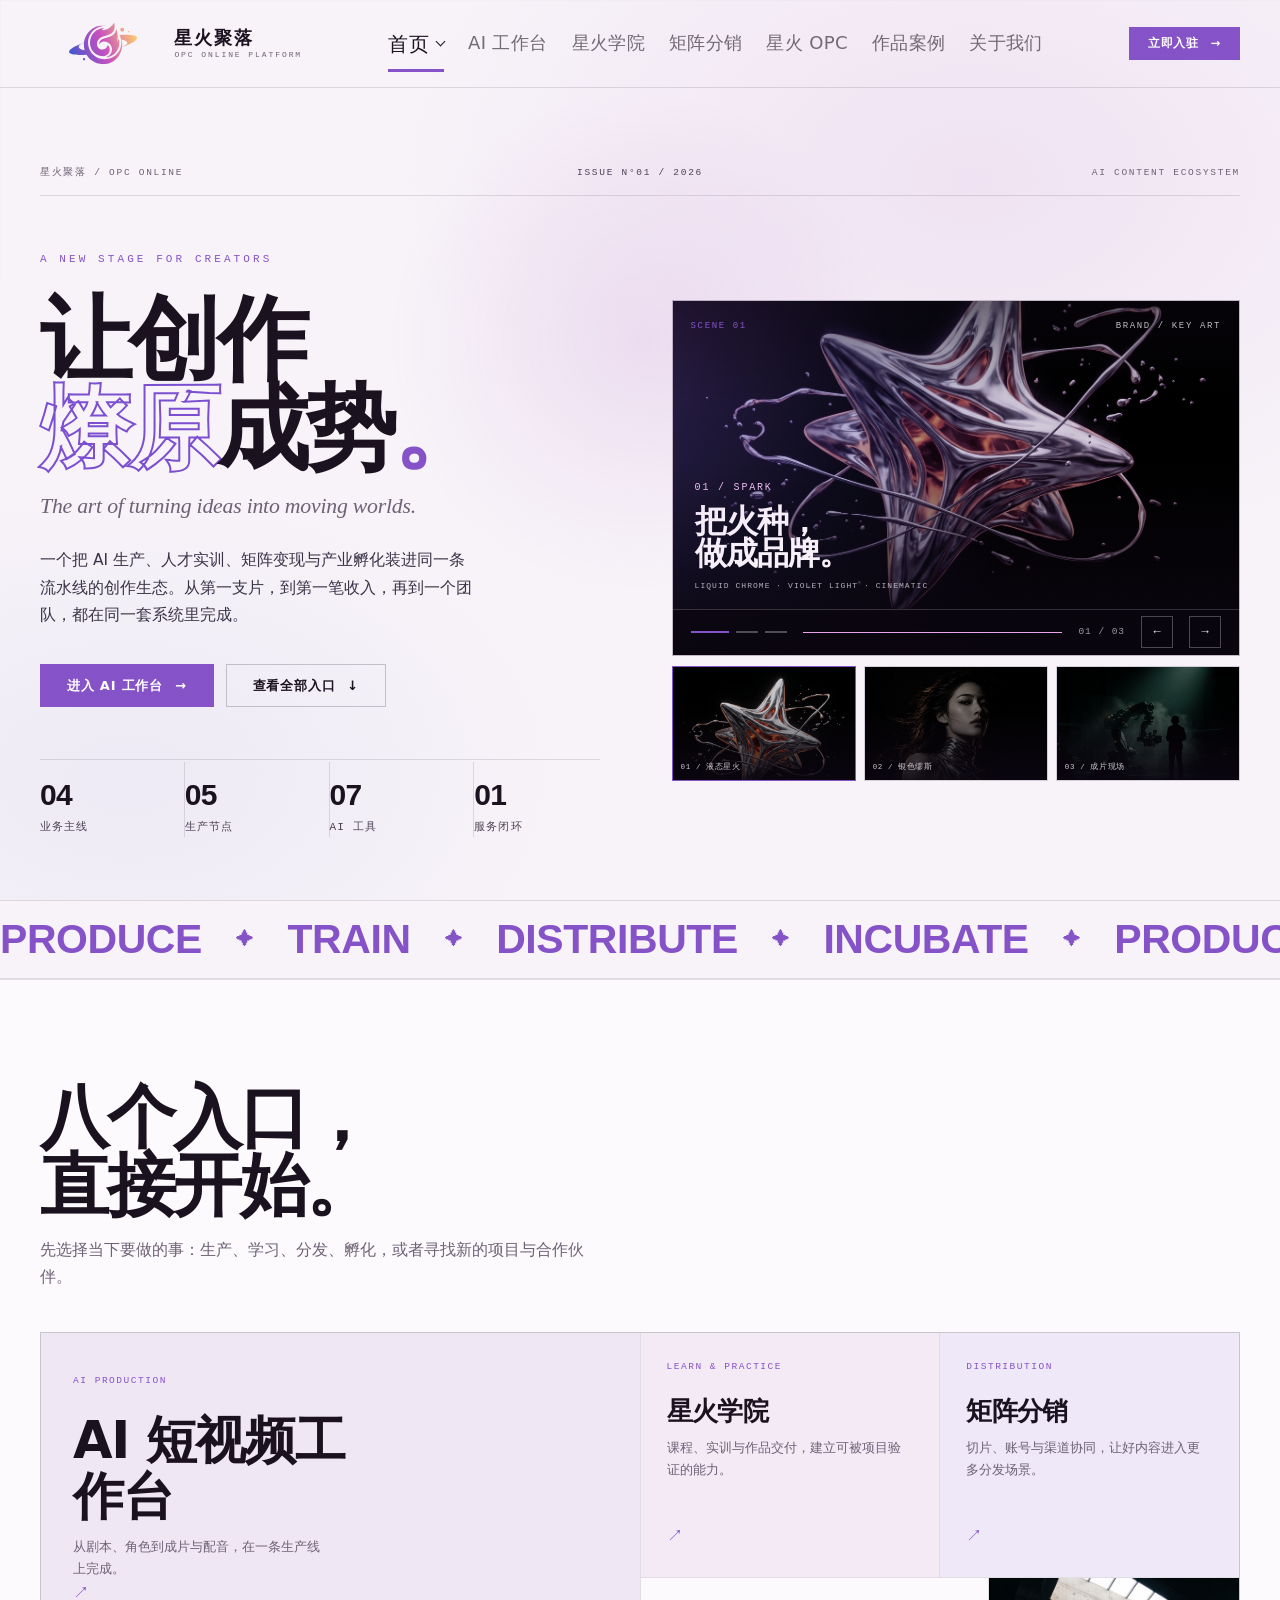
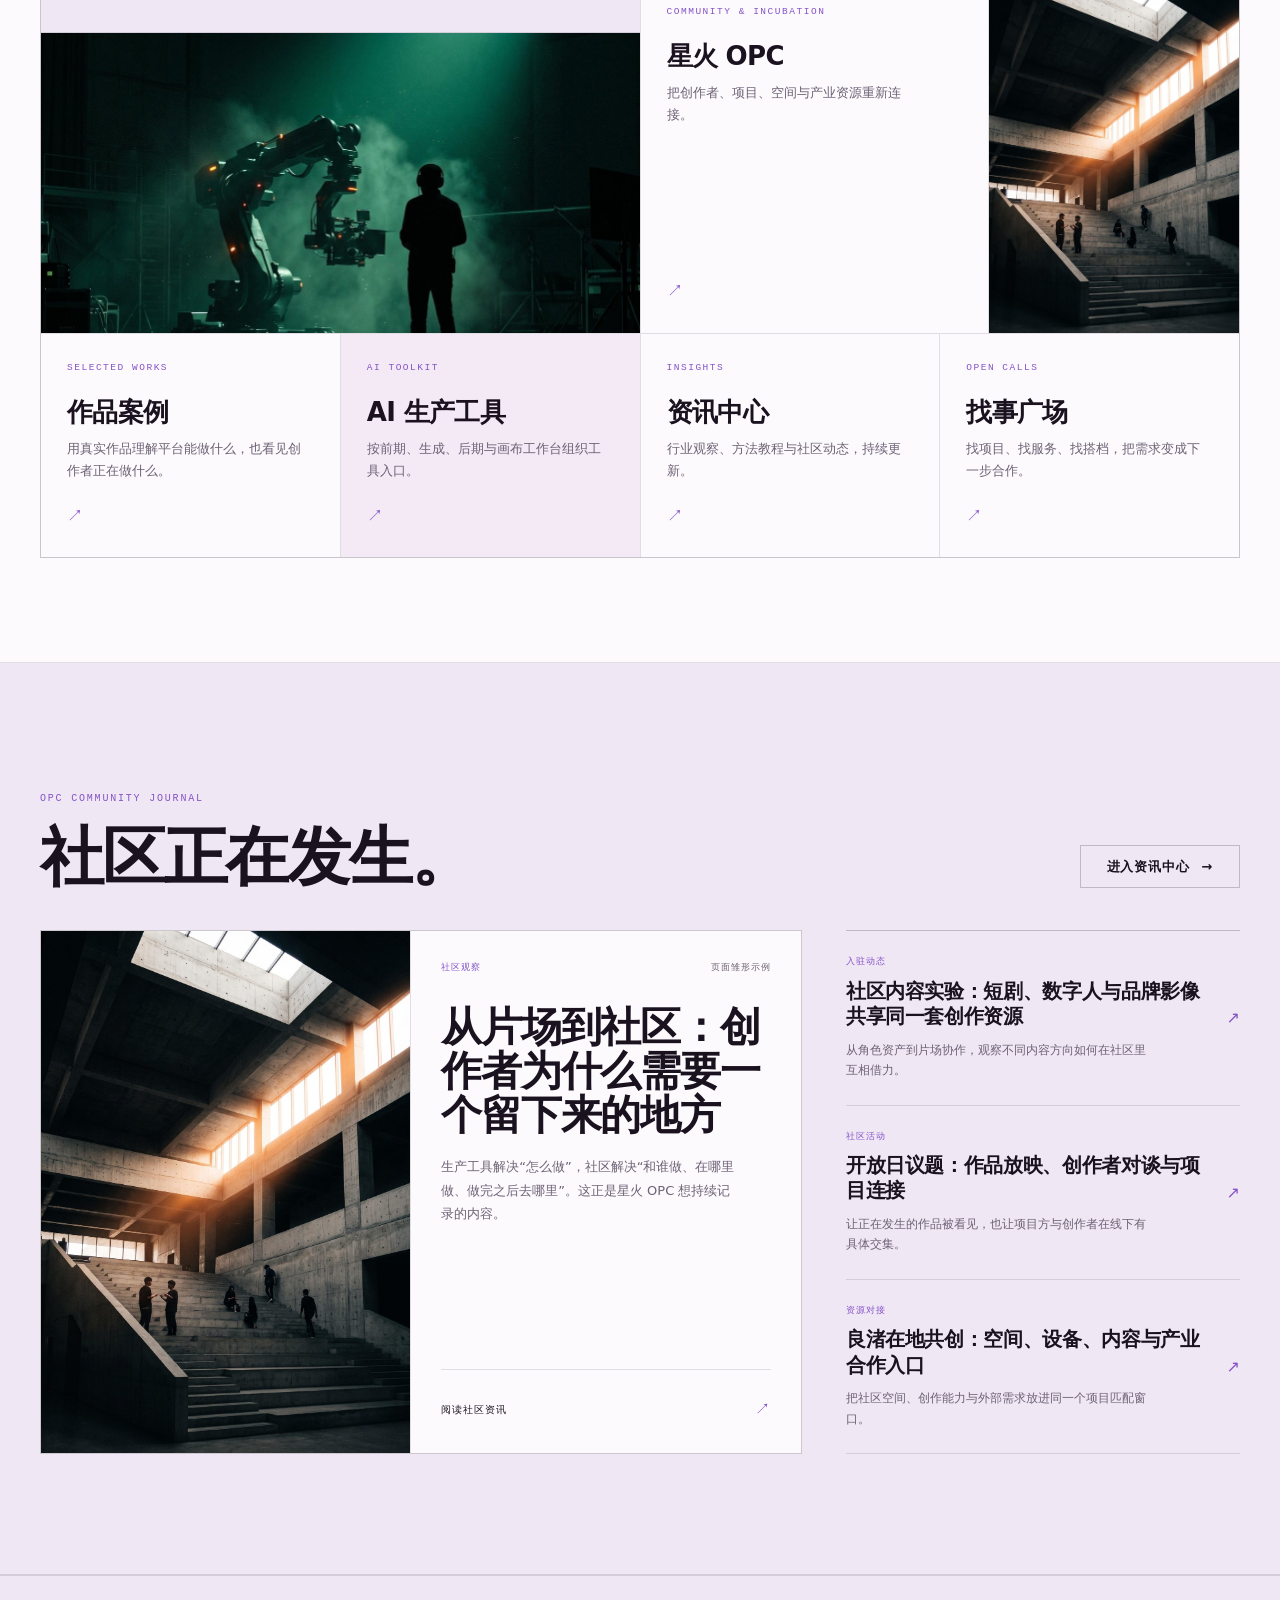
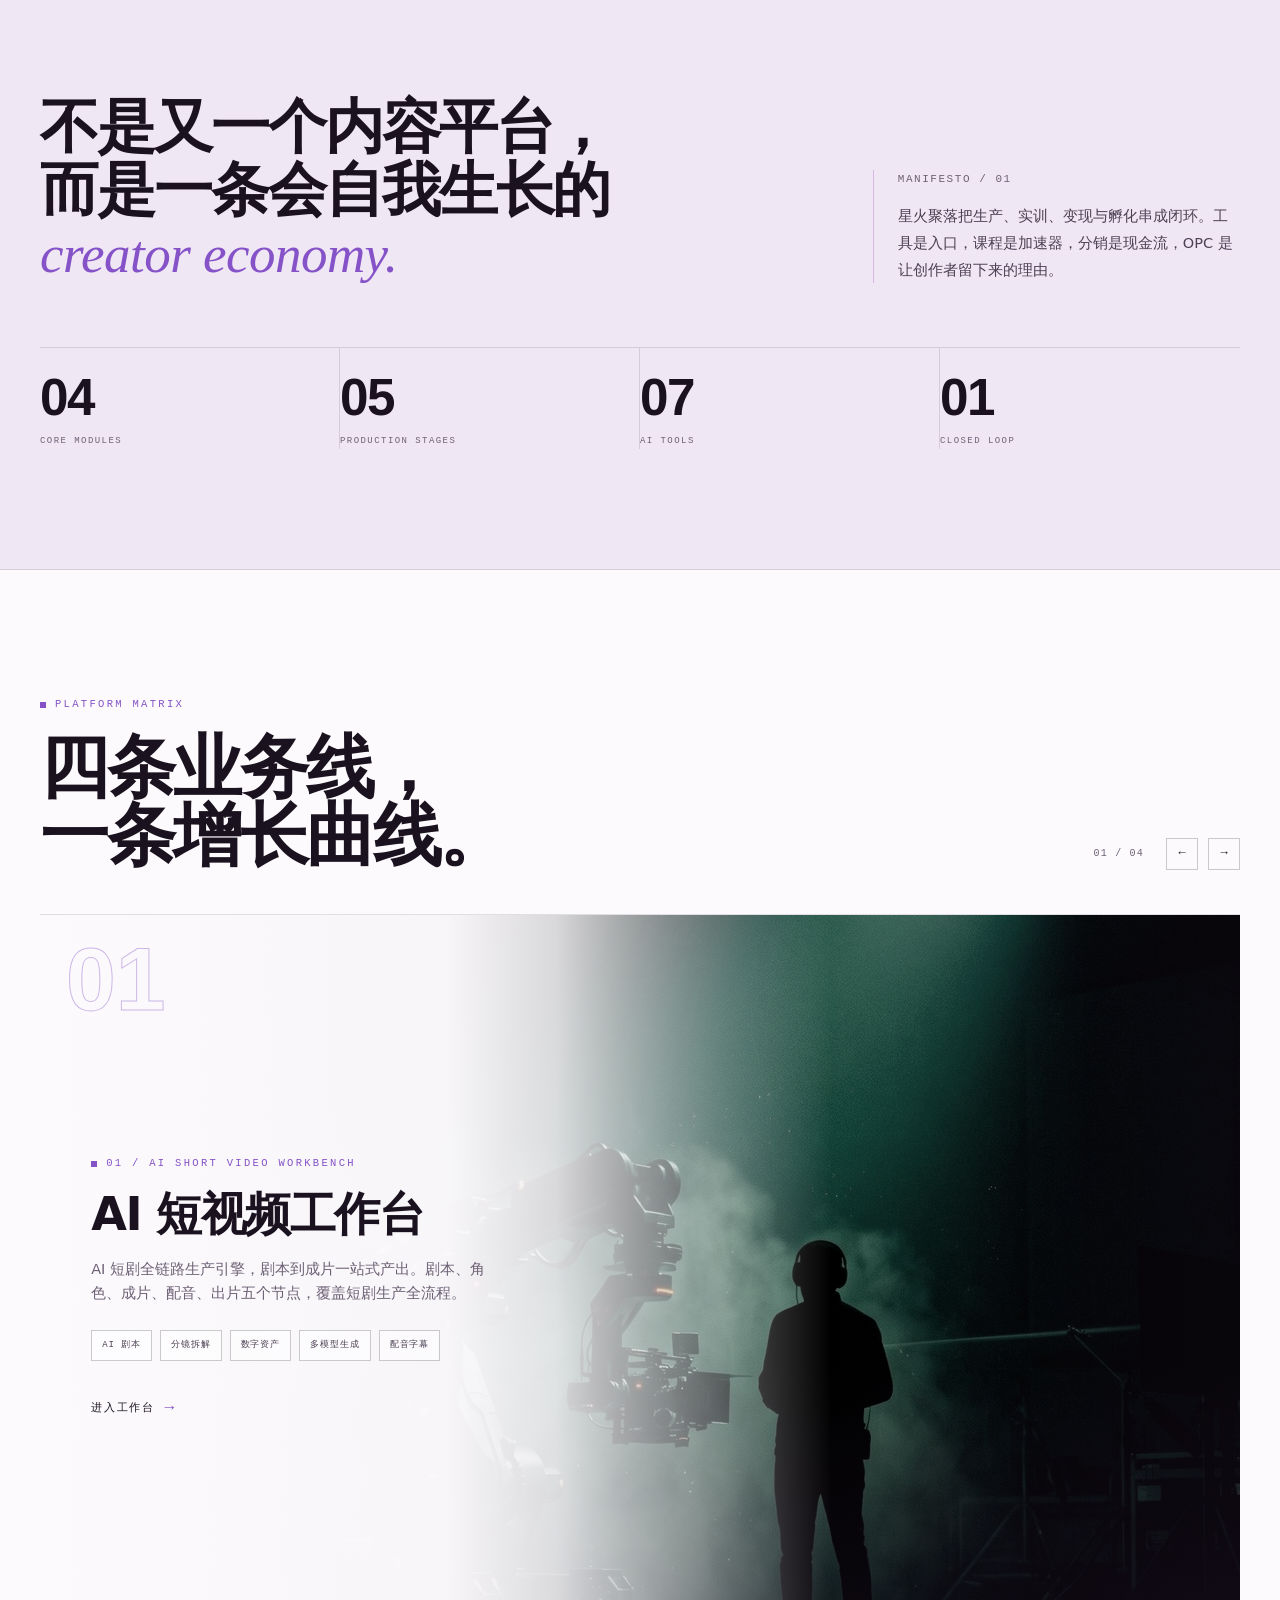
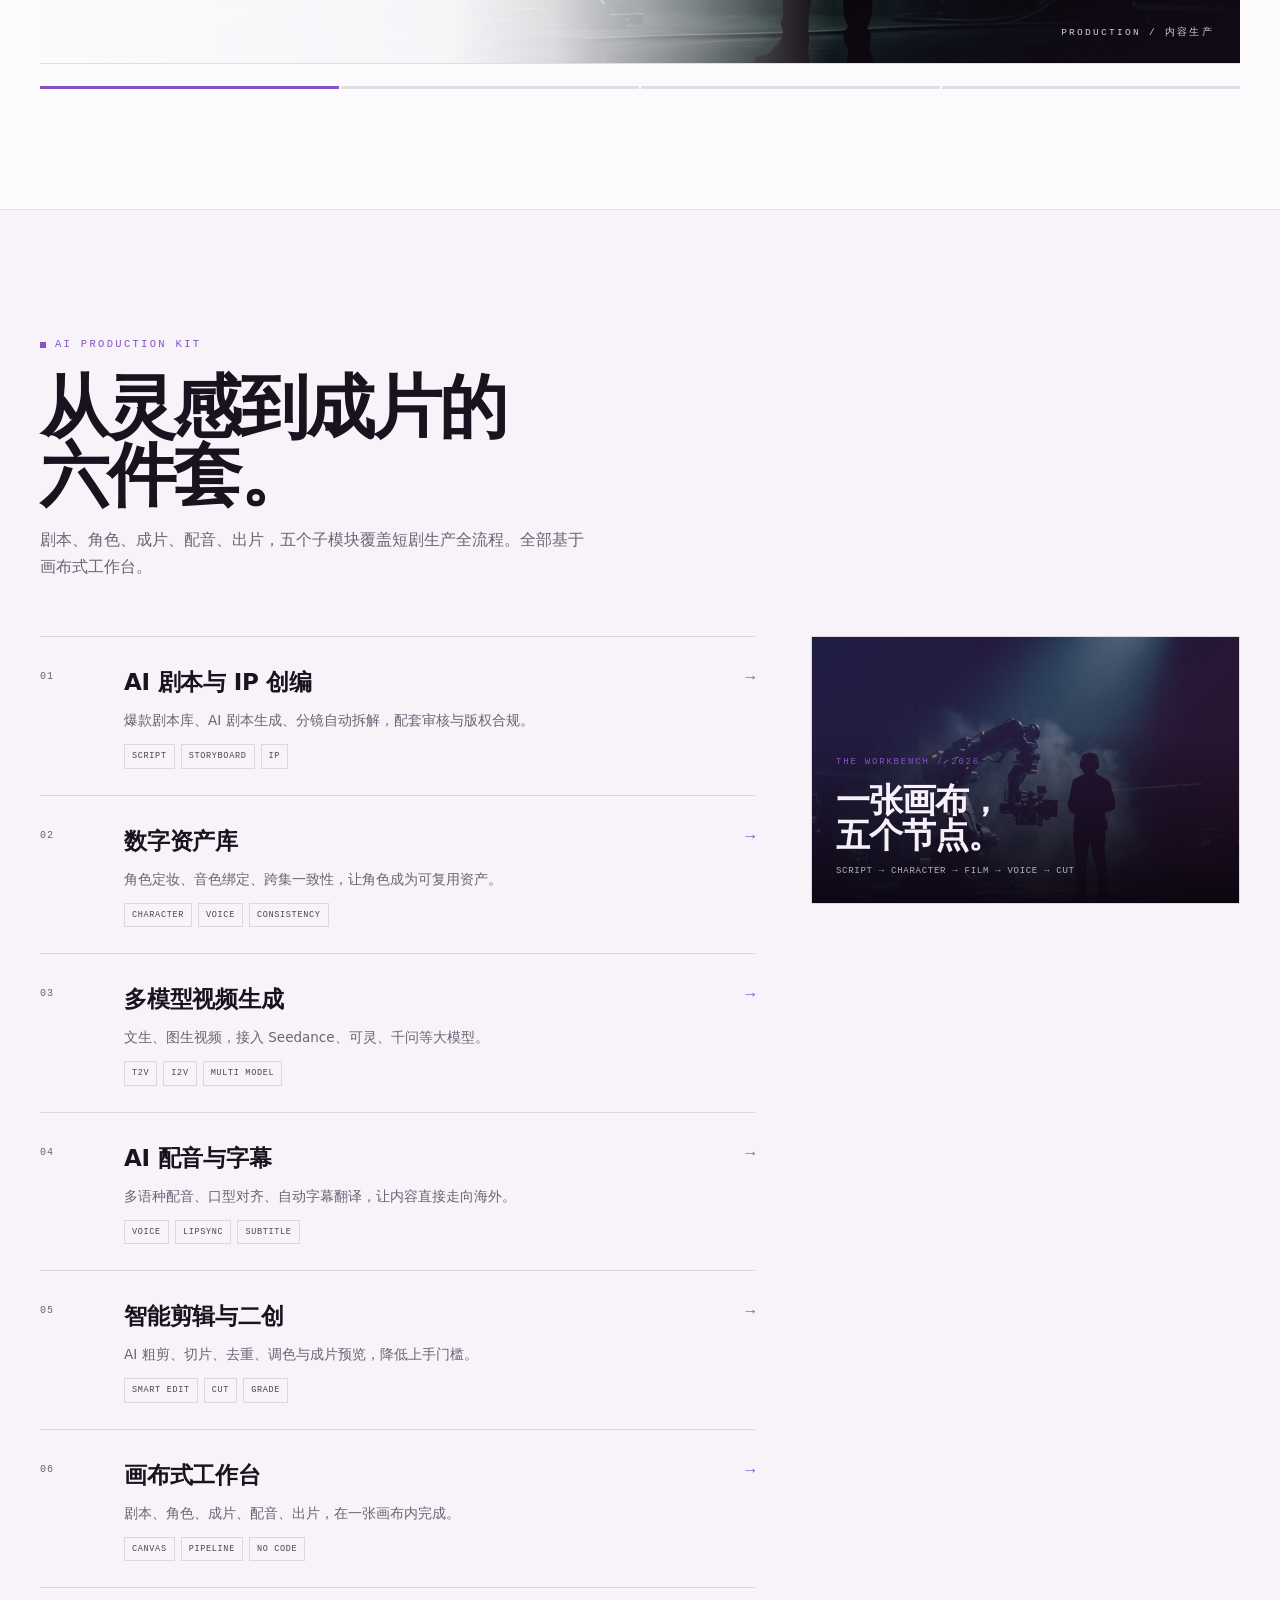
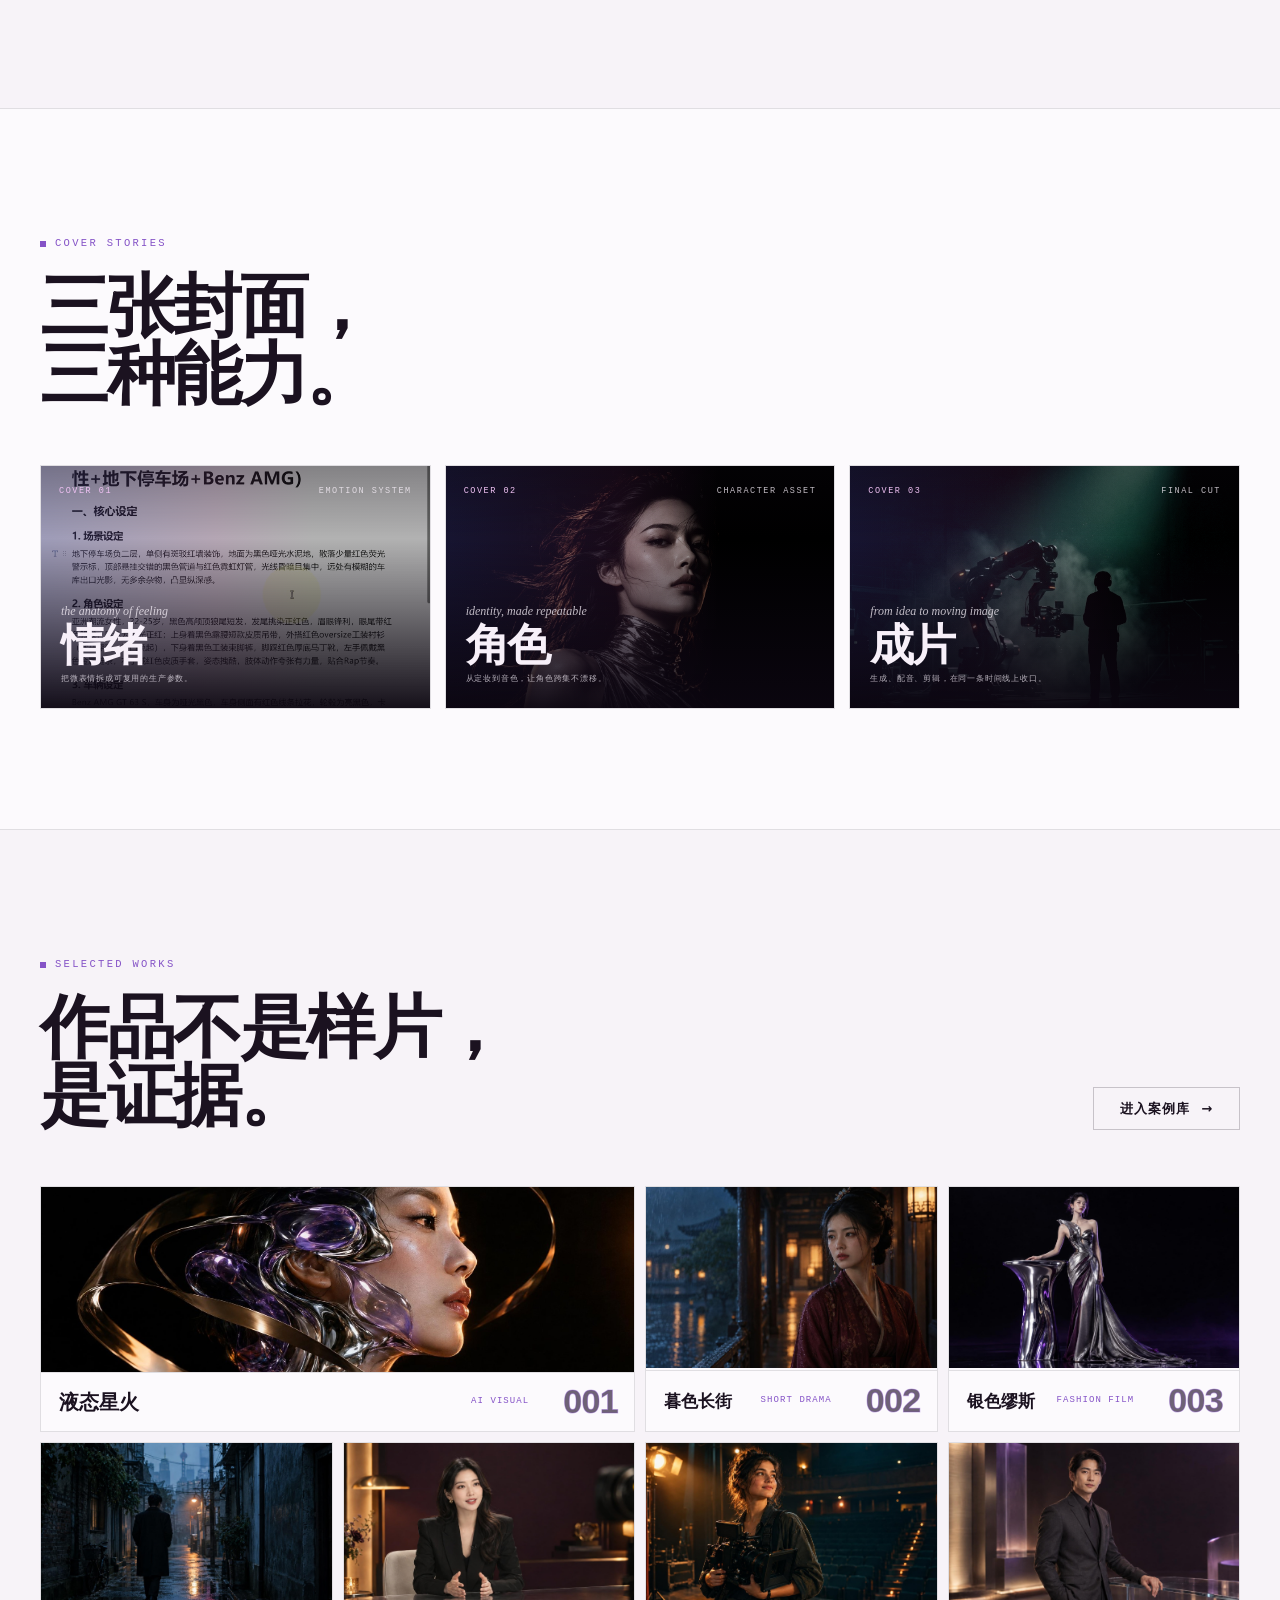
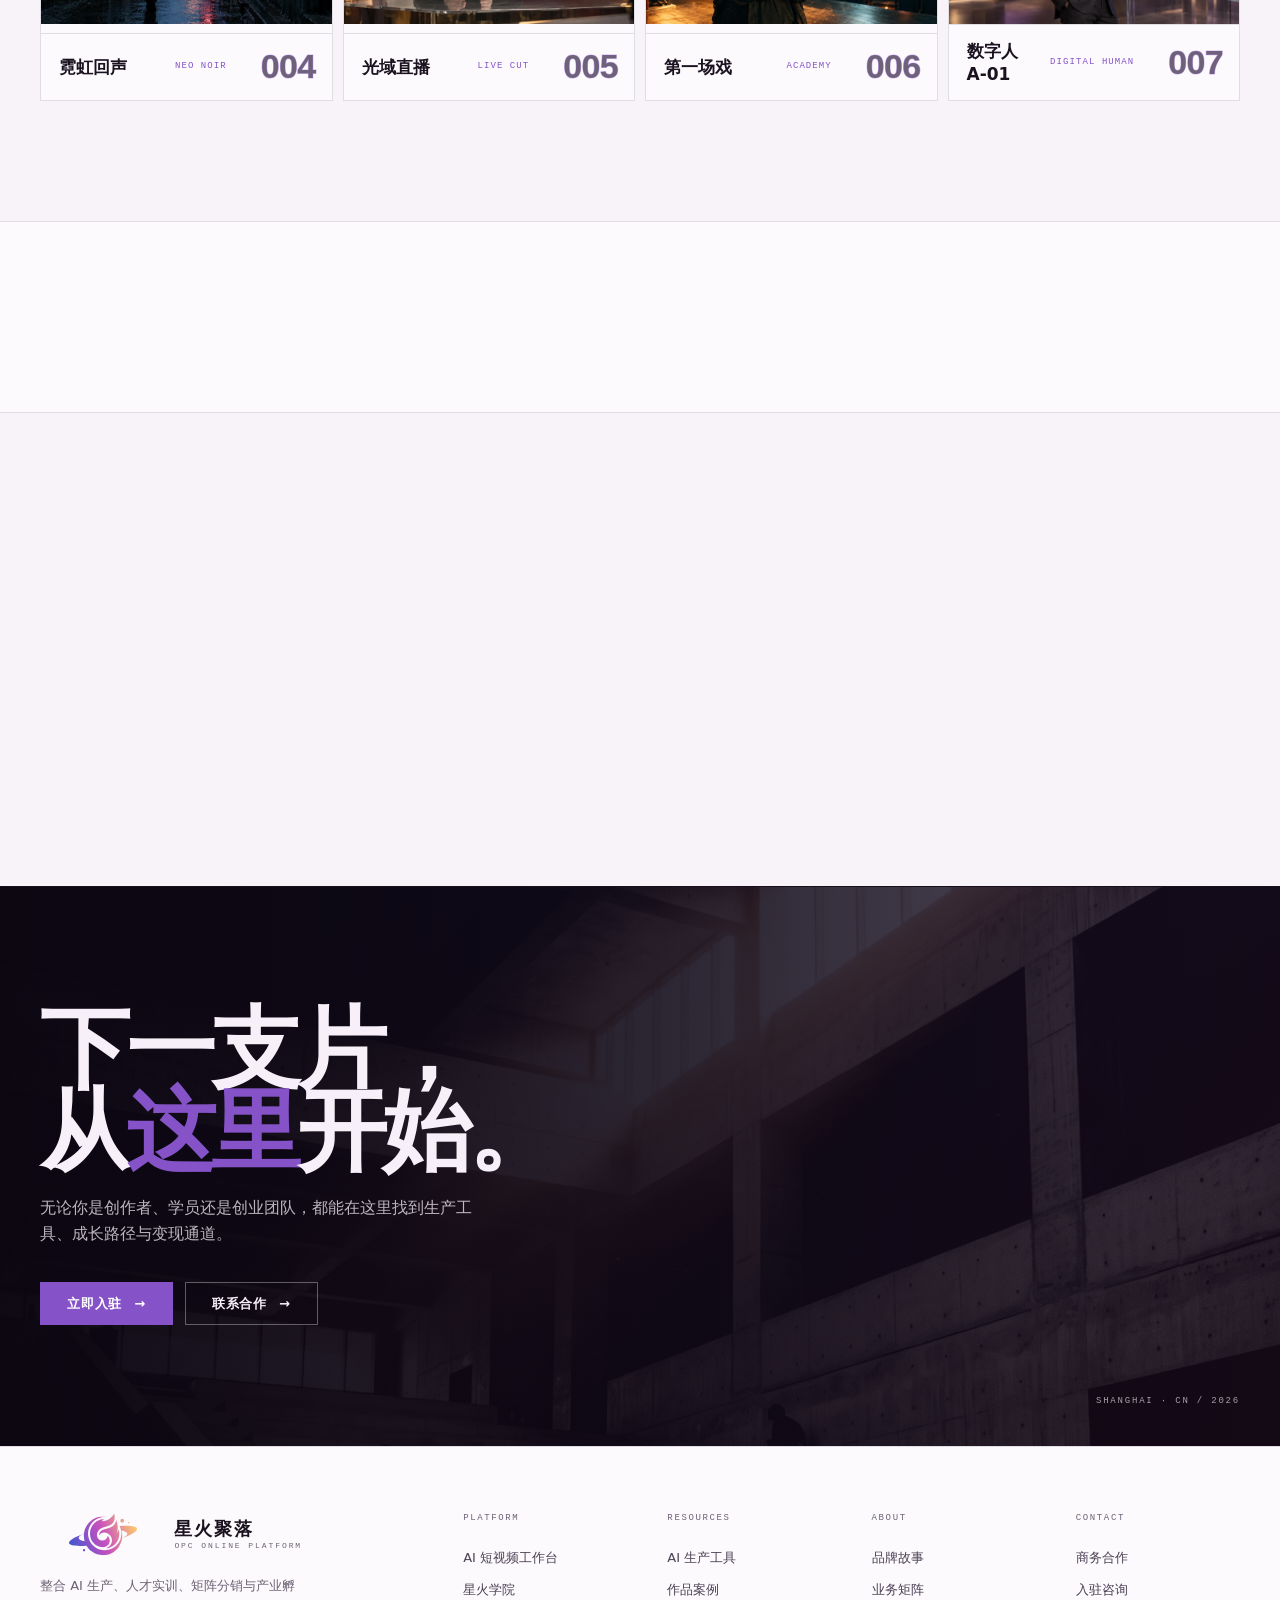
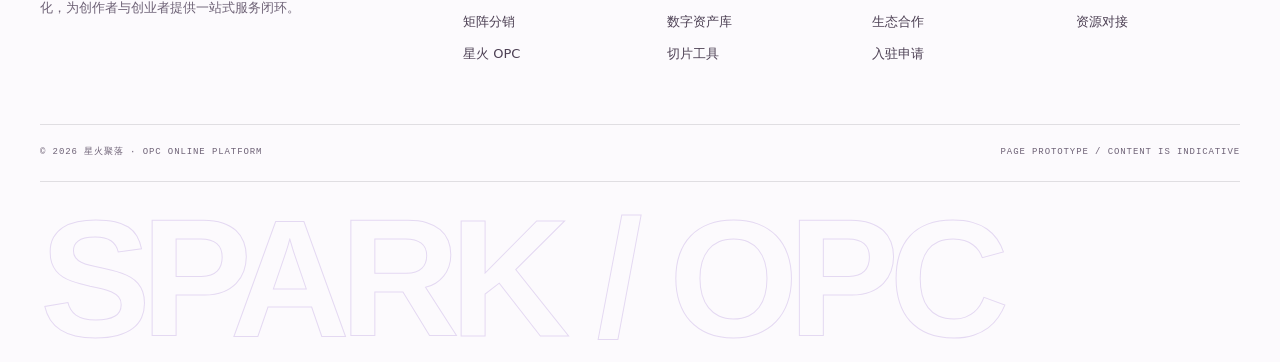
==== commit 5c3eef5a: "Add OPC community news to homepage" ====
--- a/index.html
+++ b/index.html
@@ -222,6 +222,54 @@
     </div>
   </section>
 
+  <!-- OPC 社区资讯 -->
+  <section class="section community-news" id="community-news">
+    <div class="wrap">
+      <div class="community-news-head reveal">
+        <div>
+          <span class="community-kicker">OPC COMMUNITY JOURNAL</span>
+          <h2 class="h2">社区正在发生。</h2>
+        </div>
+        <a class="btn btn-ghost" href="insights.html?filter=community#news-list"><span>进入资讯中心</span><span class="arr">→</span></a>
+      </div>
+
+      <div class="community-news-grid">
+        <a class="community-lead reveal" href="insights.html?filter=community#news-list">
+          <div class="community-lead-media">
+            <img src="assets/img/gen-opc.jpg" alt="良渚星火 OPC 社区创意园区中庭" loading="lazy">
+          </div>
+          <div class="community-lead-copy">
+            <div class="community-meta"><span>社区观察</span><span>页面雏形示例</span></div>
+            <h3>从片场到社区：创作者为什么需要一个留下来的地方</h3>
+            <p>生产工具解决“怎么做”，社区解决“和谁做、在哪里做、做完之后去哪里”。这正是星火 OPC 想持续记录的内容。</p>
+            <span class="community-read">阅读社区资讯 <i>↗</i></span>
+          </div>
+        </a>
+
+        <div class="community-news-list">
+          <a class="community-news-item reveal d1" href="insights.html?filter=community#news-list">
+            <span class="community-item-type">入驻动态</span>
+            <h3>社区内容实验：短剧、数字人与品牌影像共享同一套创作资源</h3>
+            <p>从角色资产到片场协作，观察不同内容方向如何在社区里互相借力。</p>
+            <i>↗</i>
+          </a>
+          <a class="community-news-item reveal d2" href="insights.html?filter=community#news-list">
+            <span class="community-item-type">社区活动</span>
+            <h3>开放日议题：作品放映、创作者对谈与项目连接</h3>
+            <p>让正在发生的作品被看见，也让项目方与创作者在线下有具体交集。</p>
+            <i>↗</i>
+          </a>
+          <a class="community-news-item reveal d3" href="opportunities.html">
+            <span class="community-item-type">资源对接</span>
+            <h3>良渚在地共创：空间、设备、内容与产业合作入口</h3>
+            <p>把社区空间、创作能力与外部需求放进同一个项目匹配窗口。</p>
+            <i>↗</i>
+          </a>
+        </div>
+      </div>
+    </div>
+  </section>
+
   <!-- 宣言 -->
   <section class="section manifesto">
     <div class="wrap">
--- a/assets/css/pages.css
+++ b/assets/css/pages.css
@@ -657,6 +657,85 @@
 .portal-card:nth-child(3){background:#EEE8F8}
 .portal-card:nth-child(6){background:#F3EAF6}
 
+/* ---------- 首页 OPC 社区资讯 ---------- */
+.community-news{
+  position:relative;background:var(--bg-2);
+  border-bottom:1px solid var(--line);
+}
+.community-news-head{
+  display:flex;align-items:flex-end;justify-content:space-between;
+  gap:30px;flex-wrap:wrap;margin-bottom:42px;
+}
+.community-kicker{
+  font-family:var(--font-mono);font-size:10px;letter-spacing:.18em;
+  color:var(--accent);text-transform:uppercase;
+}
+.community-news-head .h2{margin-top:16px;font-size:clamp(42px,5vw,72px);max-width:11ch}
+.community-news-grid{
+  display:grid;grid-template-columns:minmax(0,1.45fr) minmax(320px,.75fr);
+  gap:44px;align-items:stretch;
+}
+.community-lead{
+  display:grid;grid-template-columns:minmax(280px,.95fr) minmax(0,1fr);
+  border:1px solid var(--line-strong);background:var(--bg-1);
+  transition:border-color .3s ease,transform .3s ease;
+}
+.community-lead:hover{border-color:var(--accent-line);transform:translateY(-3px)}
+.community-lead-media{overflow:hidden;border-right:1px solid var(--line)}
+.community-lead-media img{
+  width:100%;height:100%;min-height:390px;object-fit:cover;object-position:center;
+  filter:none;transition:transform .9s cubic-bezier(.22,1,.36,1);
+}
+.community-lead:hover .community-lead-media img{transform:scale(1.025)}
+.community-lead-copy{display:flex;flex-direction:column;padding:30px}
+.community-meta{
+  display:flex;align-items:center;justify-content:space-between;gap:16px;
+  font-family:var(--font-mono);font-size:9px;letter-spacing:.11em;
+  color:var(--muted);text-transform:uppercase;
+}
+.community-meta span:first-child{color:var(--accent)}
+.community-lead-copy h3{
+  margin-top:28px;font-size:clamp(28px,3.2vw,46px);
+  line-height:1.08;letter-spacing:-.03em;
+}
+.community-lead-copy p{
+  margin-top:18px;max-width:36ch;color:var(--muted);
+  font-size:13px;line-height:1.8;
+}
+.community-read{
+  margin-top:auto;padding-top:28px;display:flex;align-items:center;
+  justify-content:space-between;border-top:1px solid var(--line);
+  font-family:var(--font-mono);font-size:10px;letter-spacing:.1em;color:var(--ink);
+}
+.community-read i{font-style:normal;font-size:15px;color:var(--accent);transition:transform .25s ease}
+.community-lead:hover .community-read i{transform:translate(4px,-4px)}
+.community-news-list{display:grid;grid-template-rows:repeat(3,1fr);border-top:1px solid var(--line-strong)}
+.community-news-item{
+  position:relative;display:grid;grid-template-columns:1fr auto;gap:8px 18px;
+  align-content:center;padding:24px 0;border-bottom:1px solid var(--line);
+  transition:padding-left .3s ease,color .3s ease;
+}
+.community-news-item:hover{padding-left:12px}
+.community-item-type{
+  grid-column:1;font-family:var(--font-mono);font-size:9px;
+  letter-spacing:.13em;color:var(--accent);text-transform:uppercase;
+}
+.community-news-item h3{
+  grid-column:1;font-size:20px;line-height:1.28;
+  letter-spacing:-.018em;transition:color .25s ease;
+}
+.community-news-item:hover h3{color:var(--accent)}
+.community-news-item p{
+  grid-column:1;margin-top:2px;color:var(--muted);
+  font-size:12px;line-height:1.7;max-width:40ch;
+}
+.community-news-item i{
+  grid-column:2;grid-row:1/4;align-self:center;
+  font-style:normal;font-size:16px;color:var(--accent);
+  transition:transform .25s ease;
+}
+.community-news-item:hover i{transform:translate(4px,-4px)}
+
 /* ---------- 资讯中心 ---------- */
 .sub-hero[data-art="insights"]{--art:url("../img/cases/case-06.jpg")}
 .sub-hero[data-art="opportunities"]{--art:url("../img/cases/case-05.jpg")}
@@ -715,7 +794,9 @@
 .news-card:nth-child(2){grid-column:span 5}
 .news-card:nth-child(3){grid-column:span 4}
 .news-card:nth-child(4){grid-column:span 8}
-.news-card:nth-child(5),.news-card:nth-child(6){grid-column:span 6}
+.news-card:nth-child(5),.news-card:nth-child(6),
+.news-card:nth-child(7),.news-card:nth-child(8){grid-column:span 6}
+[data-filter-scope][data-active-filter="community"] .news-card[data-cat="community"]{grid-column:span 4}
 .news-card:hover{border-color:var(--accent-line);transform:translateY(-3px)}
 .news-card-media{overflow:hidden;background:var(--bg-2)}
 .news-card-media img{
@@ -818,6 +899,8 @@
   .portal-grid{grid-template-columns:repeat(2,minmax(0,1fr))}
   .portal-feature{grid-column:span 2;grid-row:auto;min-height:0}
   .portal-opc{grid-column:span 2}
+  .community-news-grid{grid-template-columns:1fr;gap:32px}
+  .community-news-list{grid-template-rows:none}
   .news-lead-grid{grid-template-columns:1fr;gap:32px}
   .news-card:nth-child(n){grid-column:span 6}
   .opportunity-intro{grid-template-columns:1fr 1fr}
@@ -827,9 +910,13 @@
 }
 @media (max-width:820px){
   .portal-section{padding:78px 0}
+  .community-lead{grid-template-columns:1fr}
+  .community-lead-media{border-right:0;border-bottom:1px solid var(--line)}
+  .community-lead-media img{min-height:0;aspect-ratio:16/10}
   .news-hub{padding-top:68px}
   .news-grid{grid-template-columns:1fr}
   .news-card:nth-child(n){grid-column:auto}
+  [data-filter-scope][data-active-filter="community"] .news-card[data-cat="community"]{grid-column:auto}
   .opportunity-grid{grid-template-columns:1fr}
   .opportunity-card:nth-child(n){grid-column:auto}
   .opportunity-card:nth-child(1){grid-column:auto}
@@ -839,6 +926,10 @@
   .portal-feature,.portal-opc{grid-column:auto;grid-template-columns:1fr}
   .portal-opc-media{border-left:0;border-top:1px solid var(--line)}
   .portal-opc-media img{aspect-ratio:16/10}
+  .community-news{padding:78px 0}
+  .community-news-head{align-items:flex-start}
+  .community-lead-copy{padding:24px}
+  .community-news-item h3{font-size:18px}
   .opportunity-intro{grid-template-columns:1fr}
   .opportunity-guide{grid-template-columns:1fr}
   .filter-count{width:100%;margin-left:0;padding-top:10px;border-top:1px solid var(--line)}
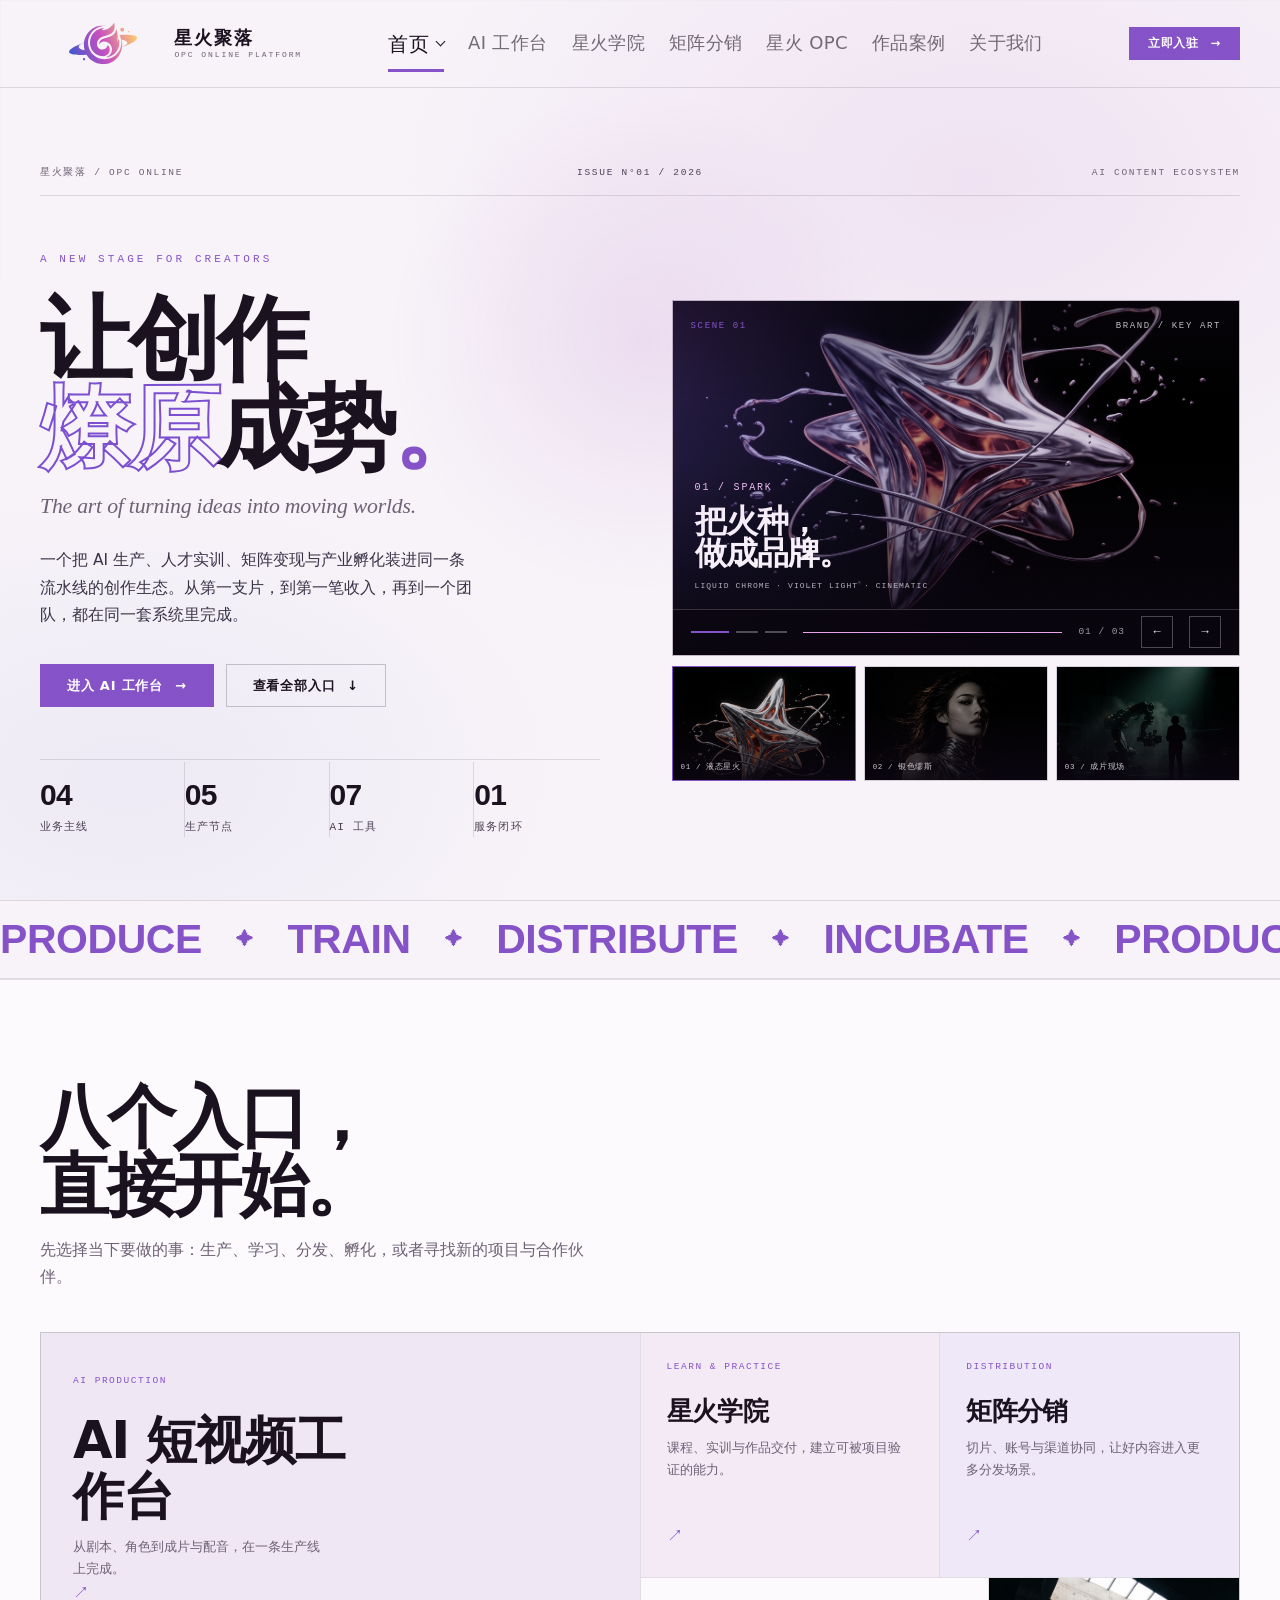
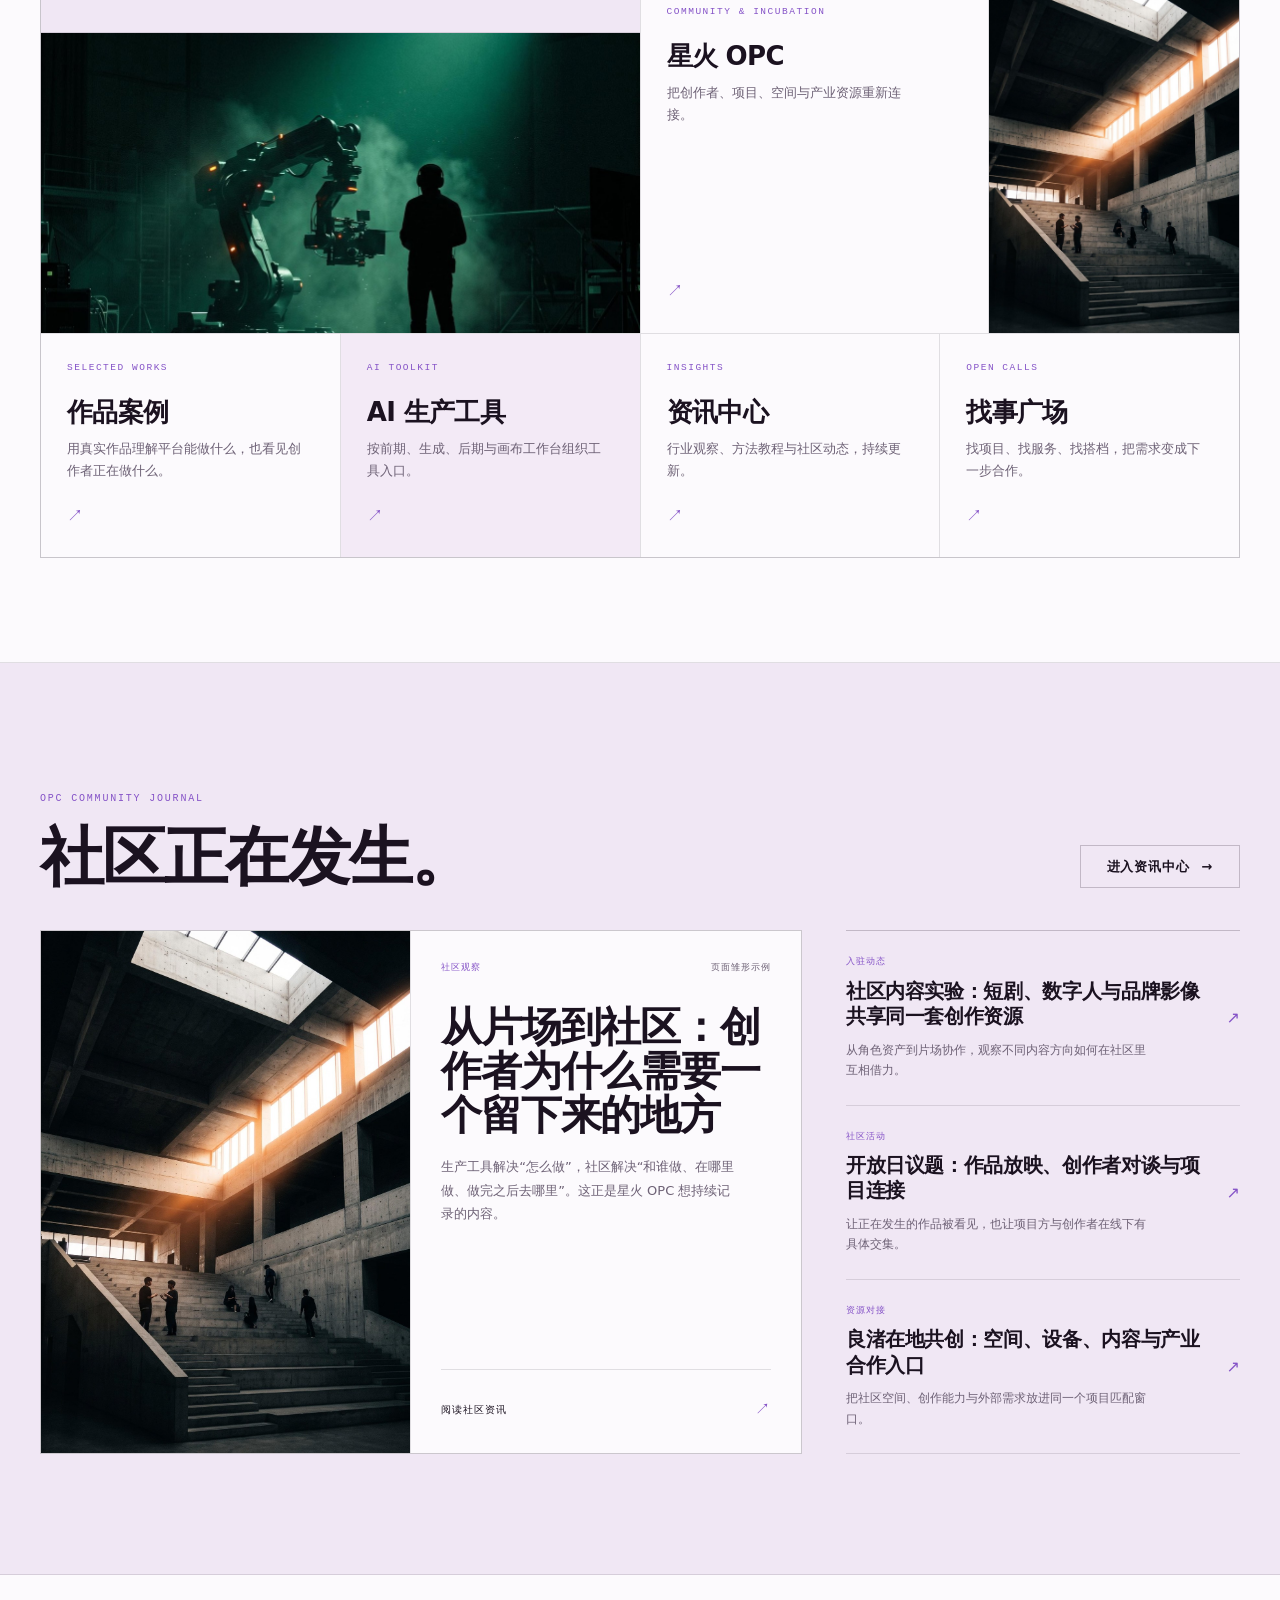
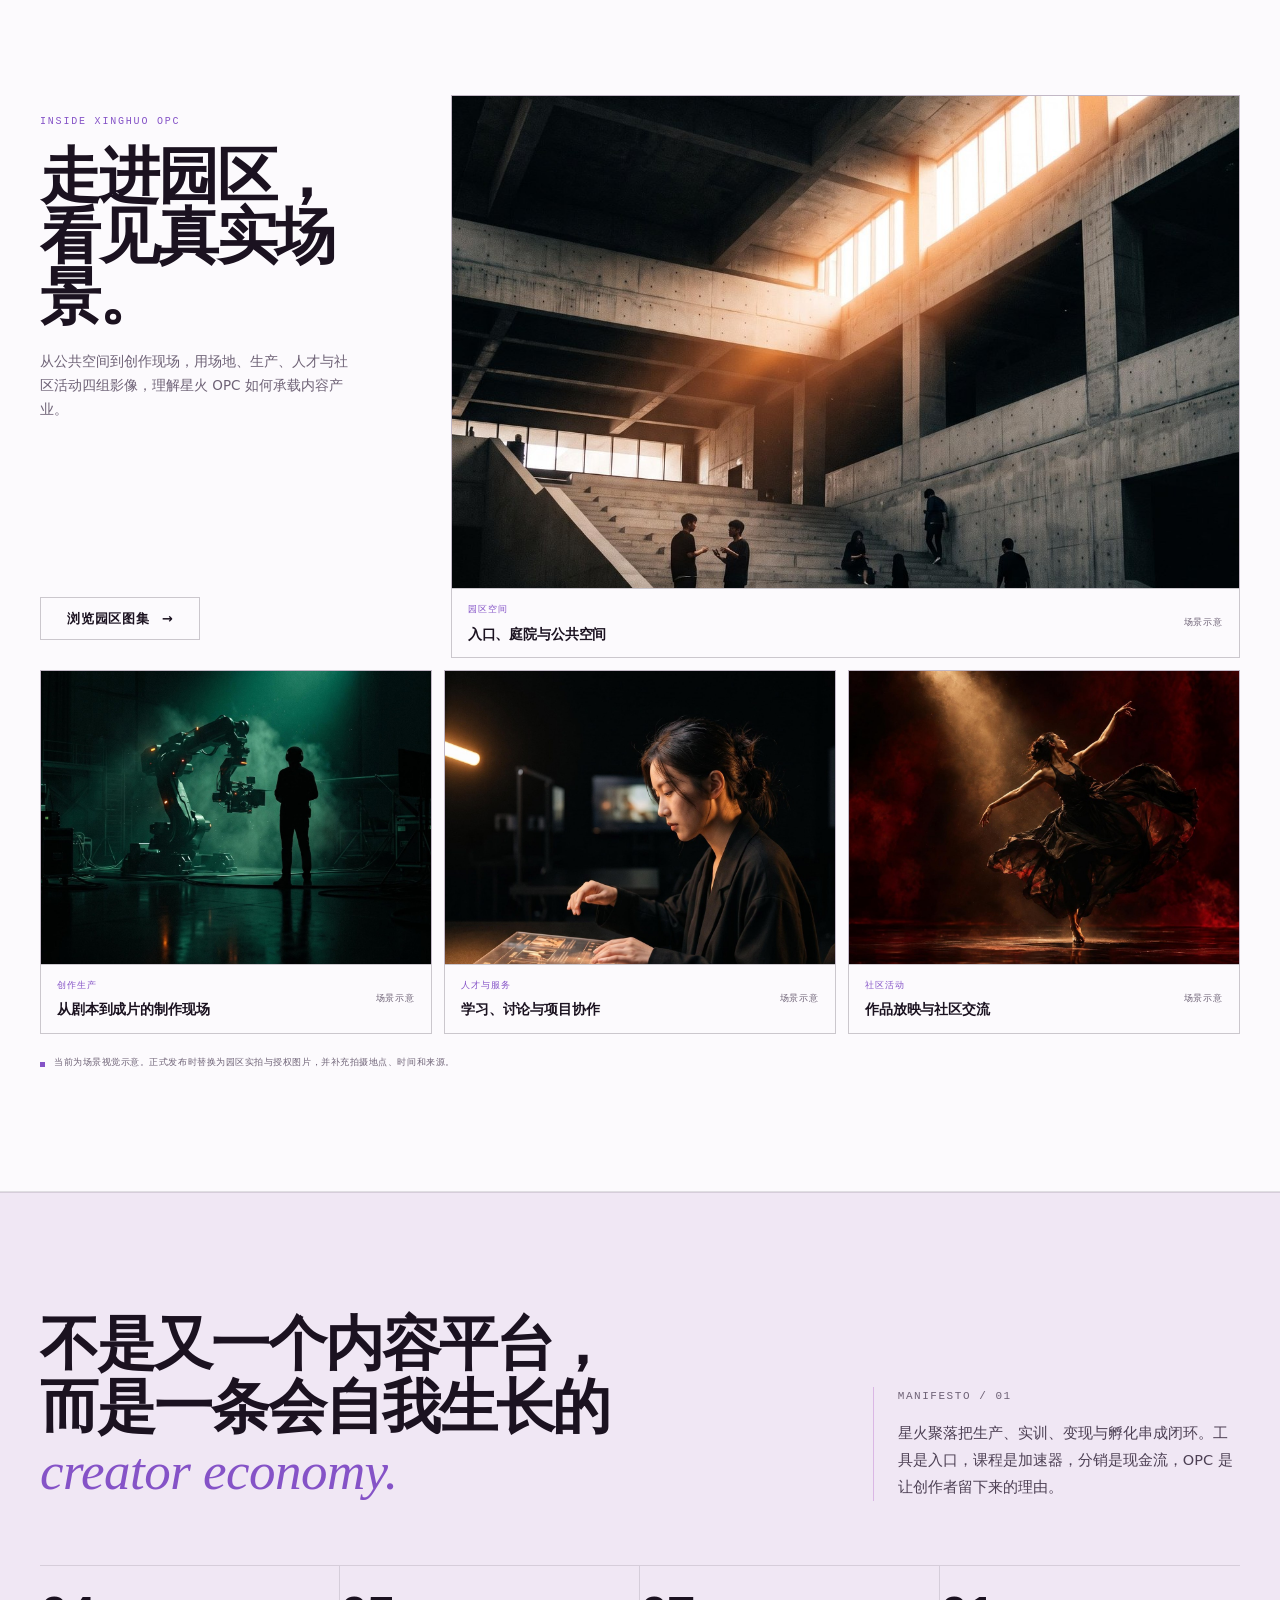
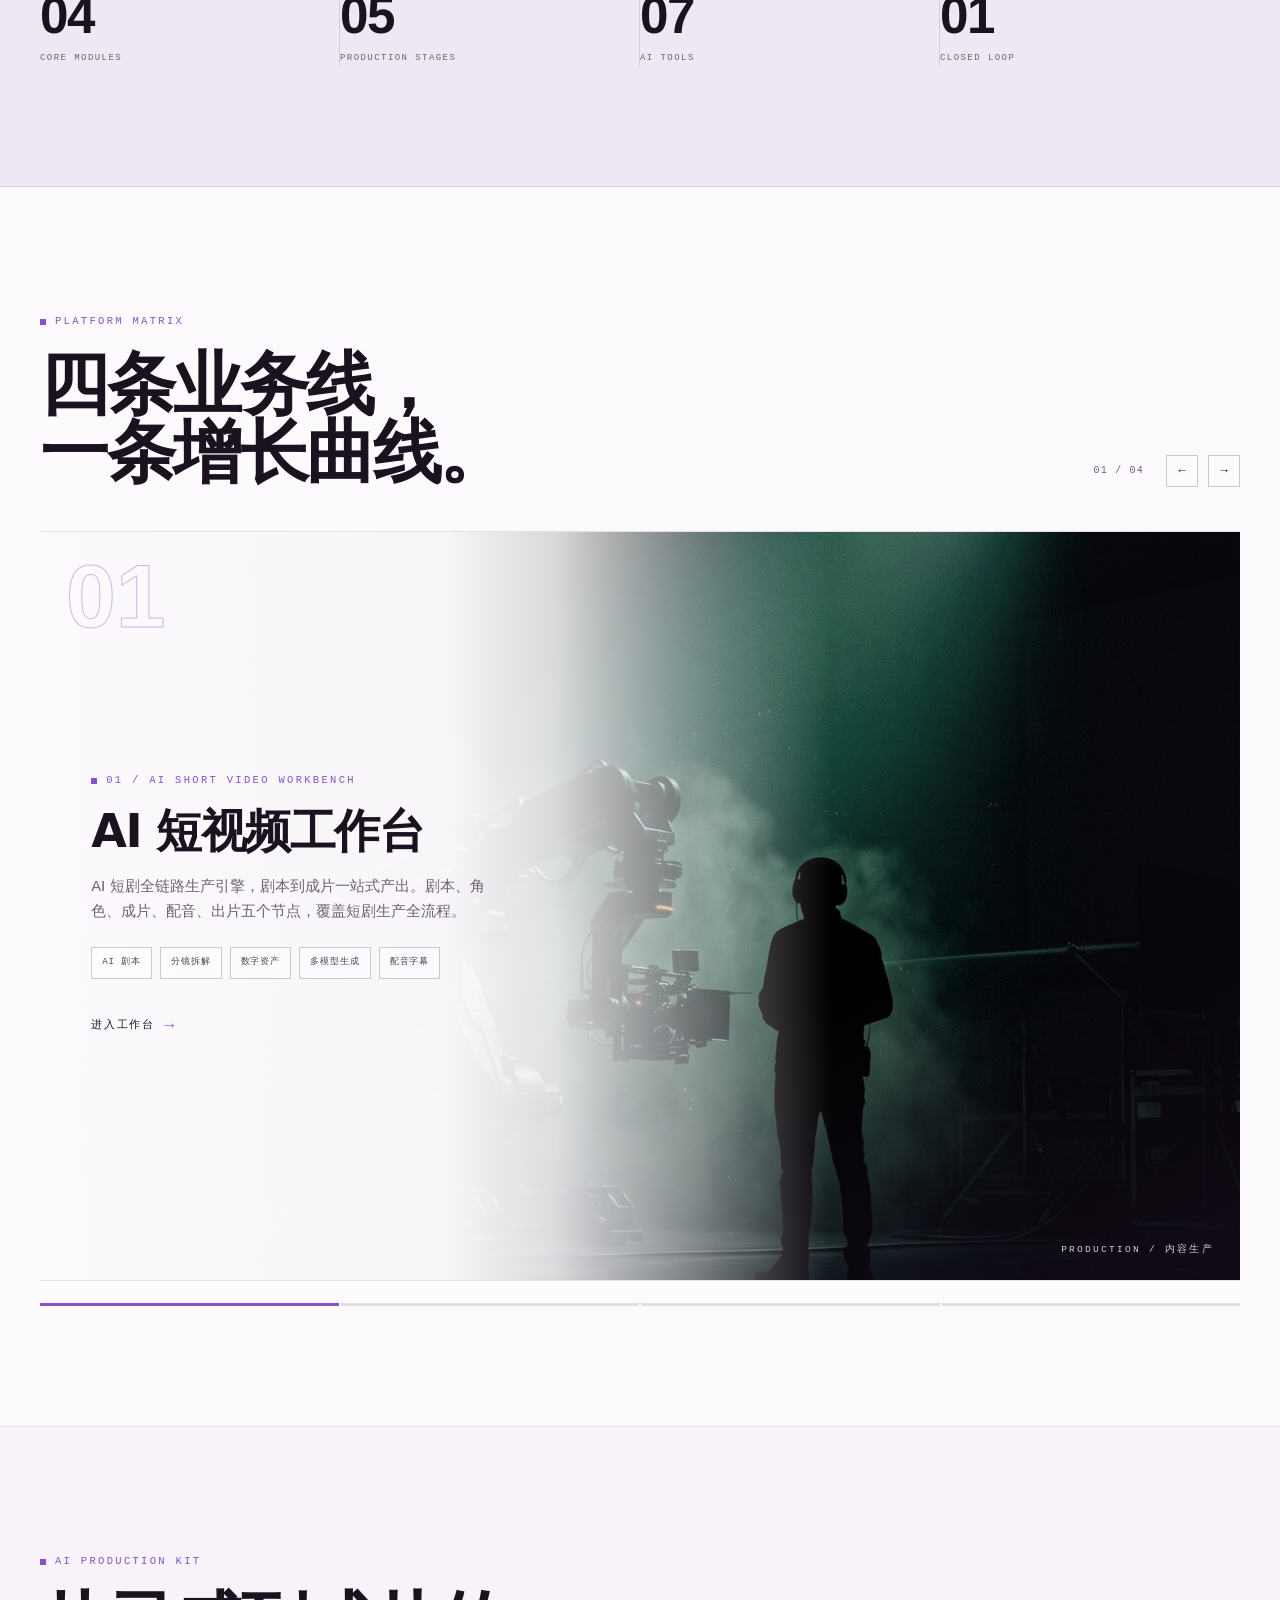
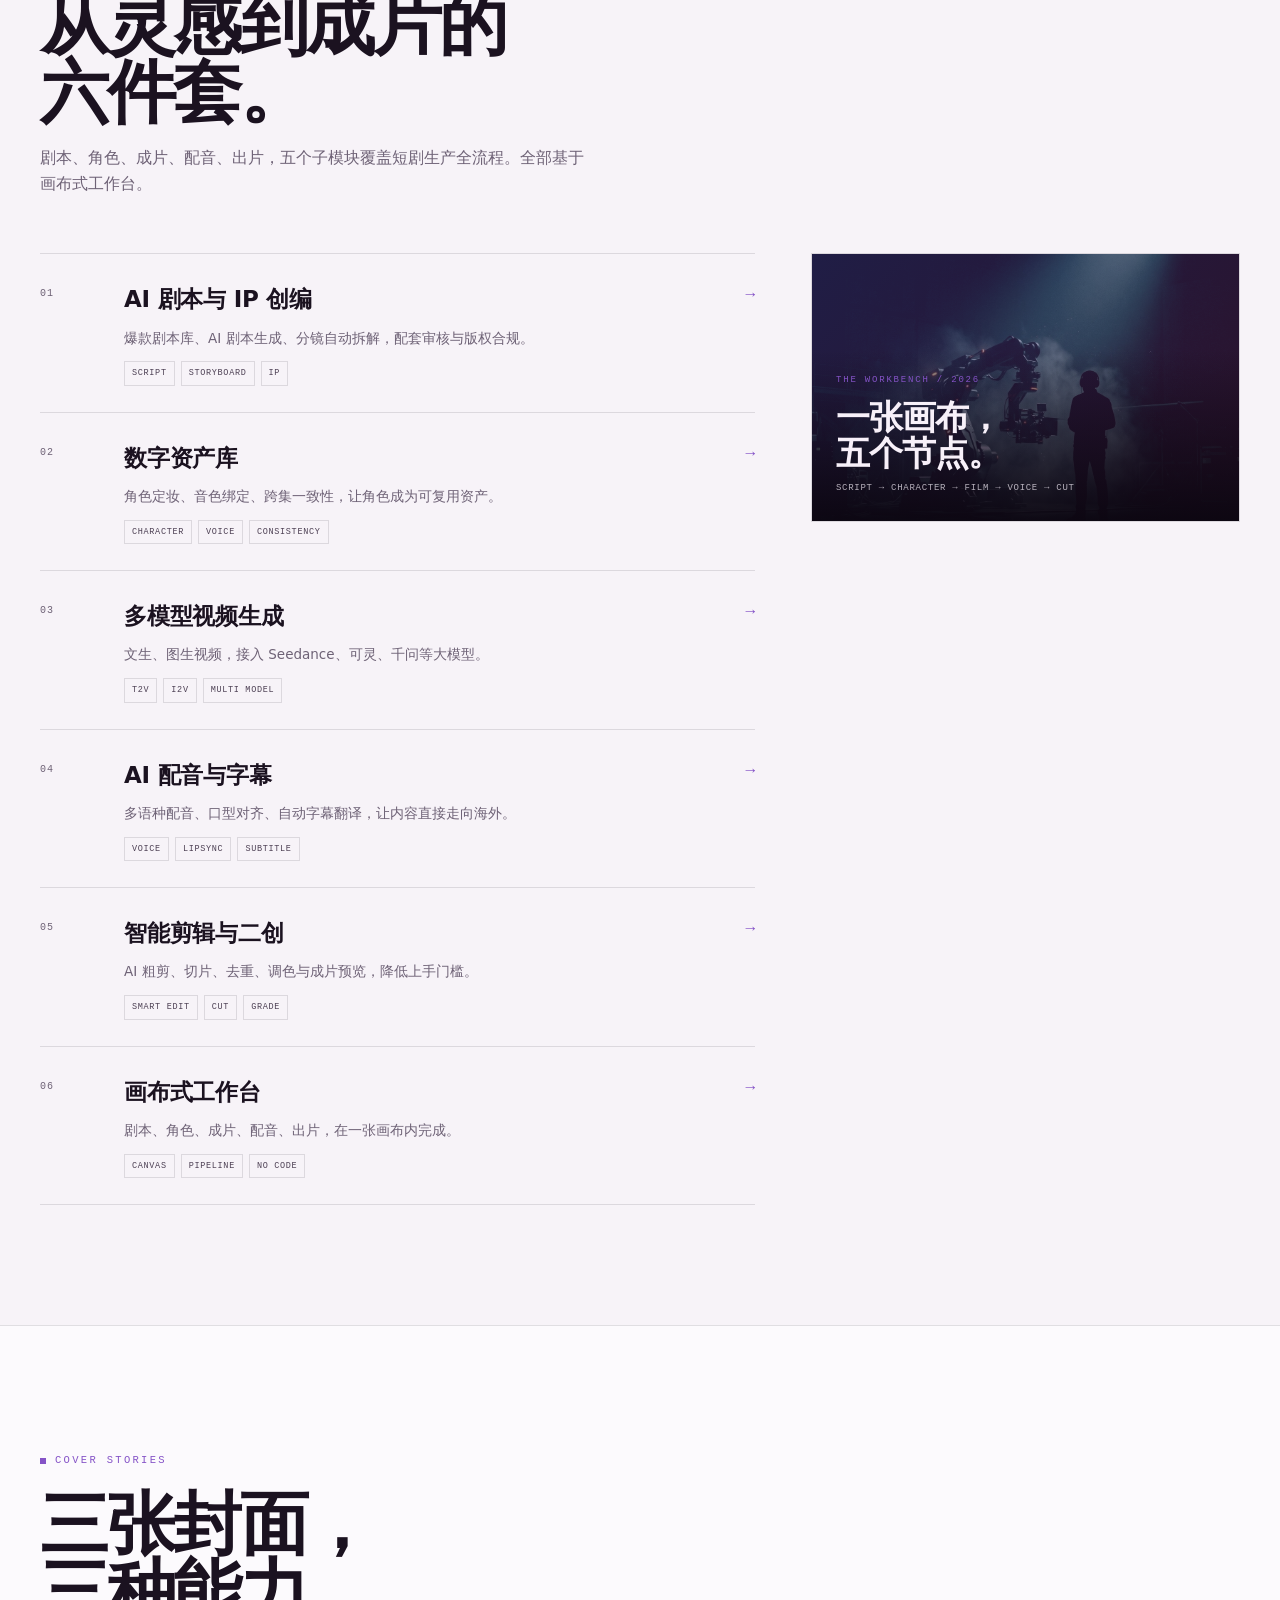
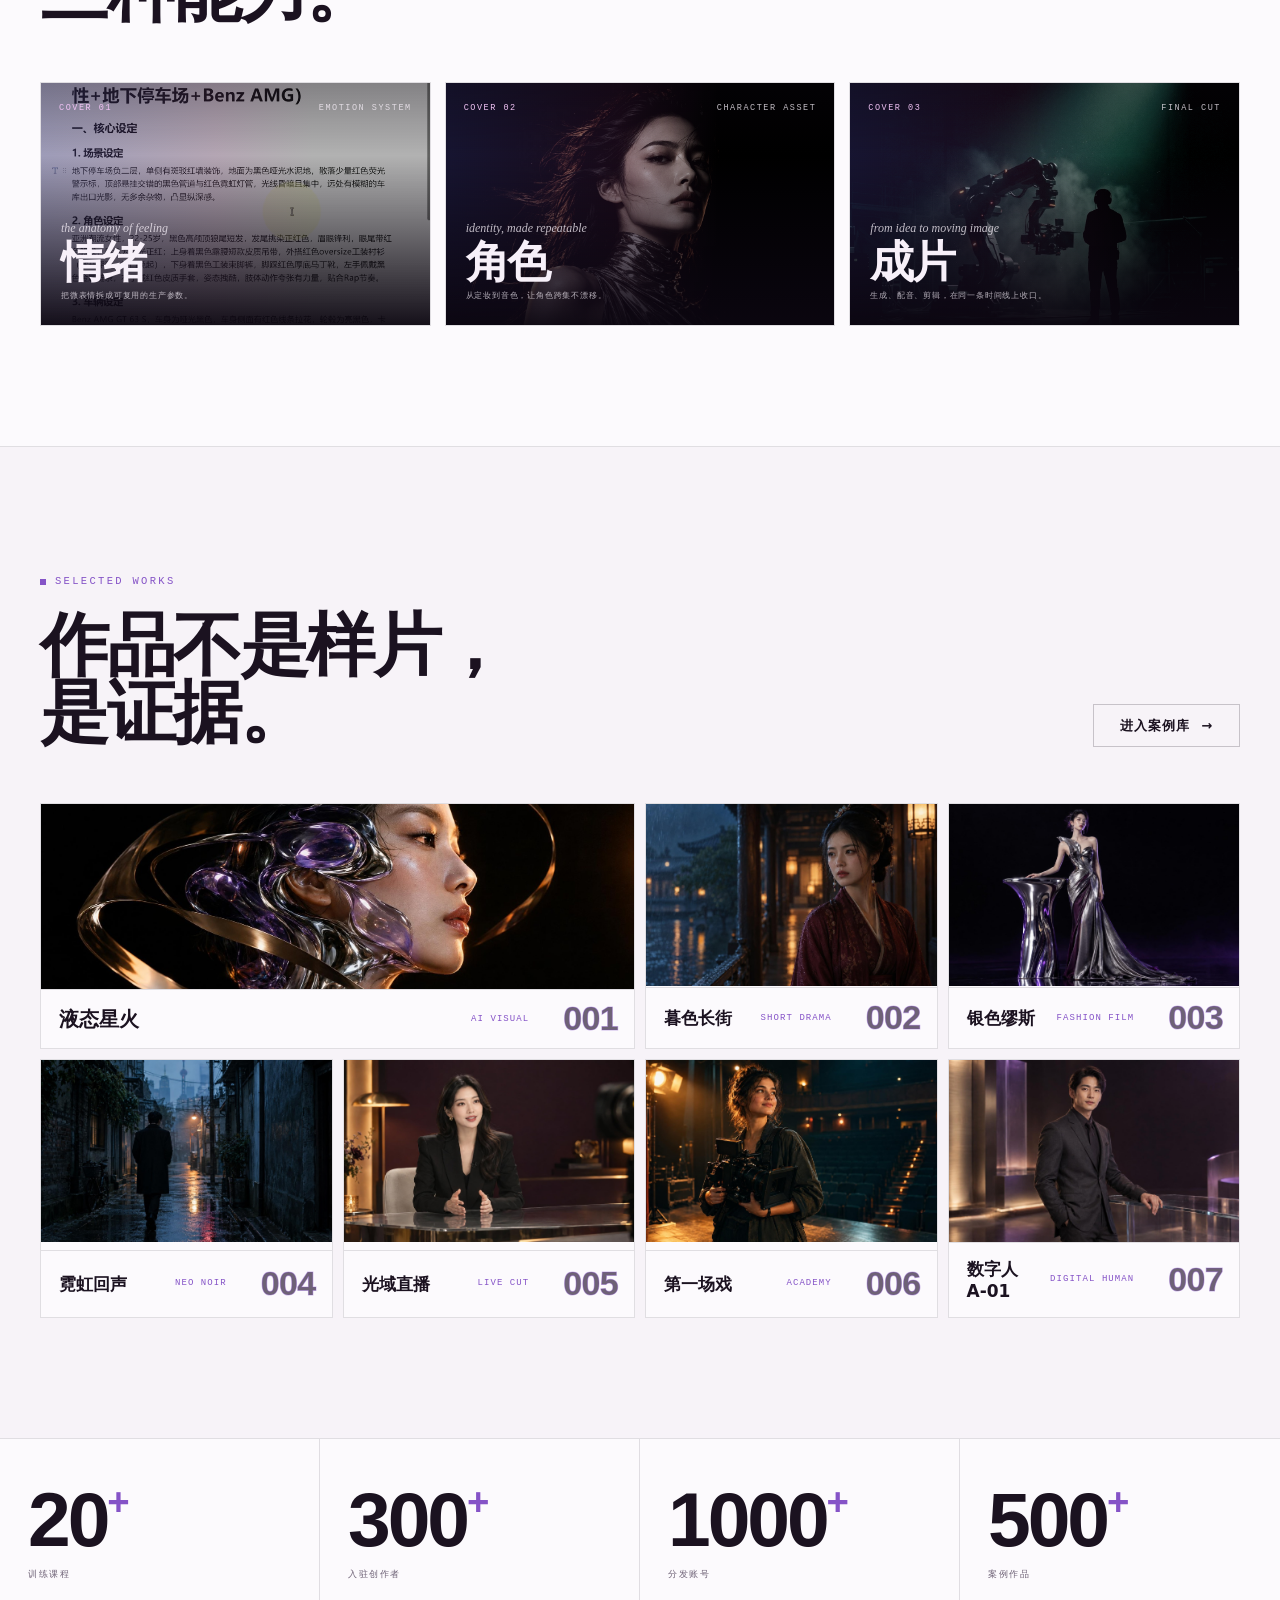
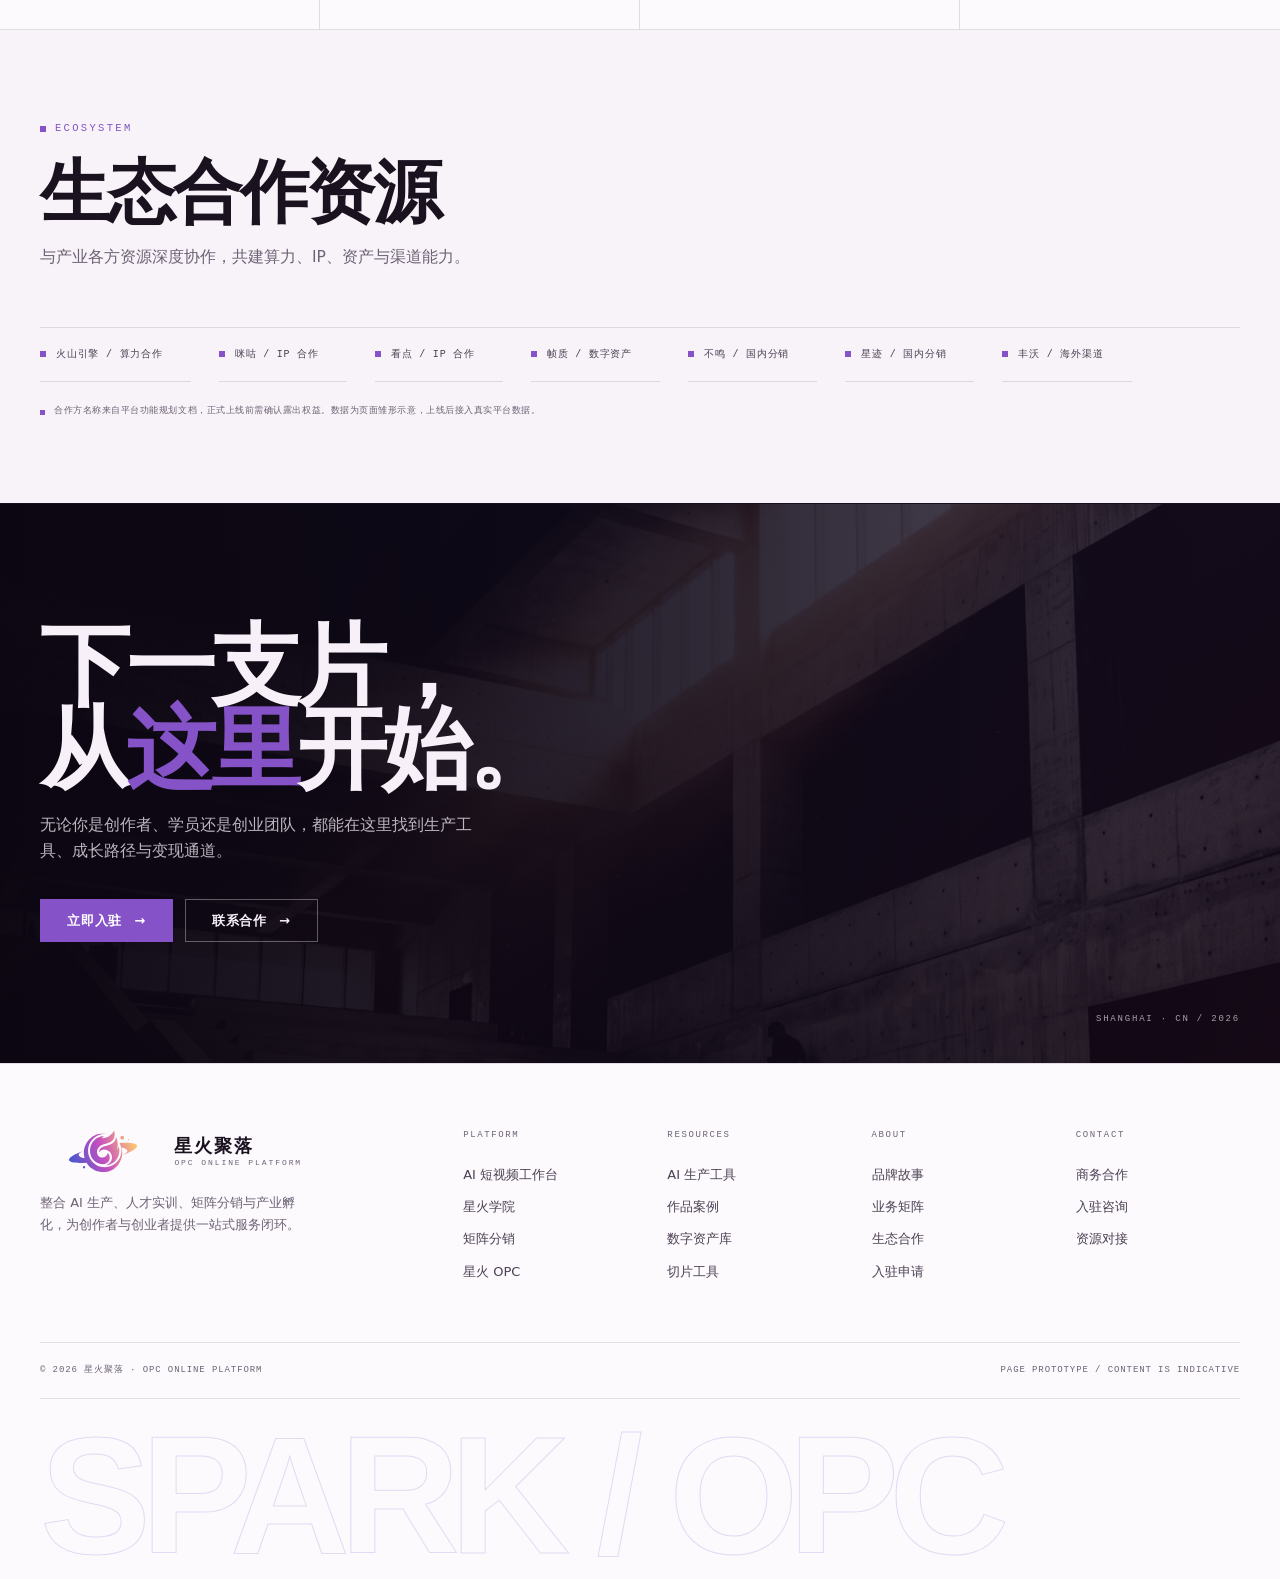
==== commit 14ddd956: "Add park photo gallery and site-wide SEO & a11y polish" ====
--- a/index.html
+++ b/index.html
@@ -5,12 +5,54 @@
   <meta name="viewport" content="width=device-width, initial-scale=1.0">
   <title>星火聚落 OPC · AI 内容生态平台</title>
   <meta name="description" content="星火聚落 OPC 线上服务平台，整合 AI 内容生产、人才实训、矩阵分销与产业孵化，为创作者与创业者提供从灵感到变现的一站式服务闭环。">
+  <meta name="theme-color" content="#F7F3F8">
+  <link rel="canonical" href="https://guoguo52.github.io/xinghuo-opc-site/">
+  <meta property="og:type" content="website">
+  <meta property="og:site_name" content="星火聚落 OPC">
+  <meta property="og:locale" content="zh_CN">
+  <meta property="og:title" content="星火聚落 OPC · AI 内容生态平台">
+  <meta property="og:description" content="星火聚落 OPC 线上服务平台，整合 AI 内容生产、人才实训、矩阵分销与产业孵化，为创作者与创业者提供从灵感到变现的一站式服务闭环。">
+  <meta property="og:url" content="https://guoguo52.github.io/xinghuo-opc-site/">
+  <meta property="og:image" content="https://guoguo52.github.io/xinghuo-opc-site/assets/img/cases/case-08.jpg">
+  <meta property="og:image:width" content="1600">
+  <meta property="og:image:height" content="900">
+  <meta property="og:image:alt" content="液态金属与紫色玻璃构成的人像视觉实验">
+  <meta name="twitter:card" content="summary_large_image">
+  <meta name="twitter:title" content="星火聚落 OPC · AI 内容生态平台">
+  <meta name="twitter:description" content="星火聚落 OPC 线上服务平台，整合 AI 内容生产、人才实训、矩阵分销与产业孵化，为创作者与创业者提供从灵感到变现的一站式服务闭环。">
+  <meta name="twitter:image" content="https://guoguo52.github.io/xinghuo-opc-site/assets/img/cases/case-08.jpg">
   <link rel="icon" type="image/png" href="favicon.png">
+  <link rel="preload" as="image" href="assets/img/gen-hero-spark.jpg" fetchpriority="high">
   <link rel="stylesheet" href="assets/css/base.css">
   <link rel="stylesheet" href="assets/css/pages.css">
+  <script type="application/ld+json">
+  {
+    "@context": "https://schema.org",
+    "@graph": [
+      {
+        "@type": "Organization",
+        "@id": "https://guoguo52.github.io/xinghuo-opc-site/#org",
+        "name": "星火聚落",
+        "alternateName": "星火聚落 OPC 线上服务平台",
+        "url": "https://guoguo52.github.io/xinghuo-opc-site/",
+        "logo": "https://guoguo52.github.io/xinghuo-opc-site/assets/img/xinghuo-logo-mark.svg"
+      },
+      {
+        "@type": "WebSite",
+        "@id": "https://guoguo52.github.io/xinghuo-opc-site/#website",
+        "name": "星火聚落 OPC · AI 内容生态平台",
+        "url": "https://guoguo52.github.io/xinghuo-opc-site/",
+        "inLanguage": "zh-CN",
+        "publisher": { "@id": "https://guoguo52.github.io/xinghuo-opc-site/#org" }
+      }
+    ]
+  }
+  </script>
   <noscript><style>.reveal{opacity:1;transform:none}</style></noscript>
 </head>
 <body>
+
+<a class="skip-link" href="#main">跳到主要内容</a>
 
 <header class="site-header">
   <div class="nav-inner">
@@ -18,8 +60,8 @@
       <img class="brand-logo" src="assets/img/xinghuo-logo-mark.svg" alt="">
       <span class="brand-word"><b>星火聚落</b><small>OPC ONLINE PLATFORM</small></span>
     </a>
-    <nav class="main-nav">
-      <a href="index.html" class="active">首页</a>
+    <nav class="main-nav" aria-label="主导航">
+      <a href="index.html" class="active" aria-current="page">首页</a>
       <a href="workbench.html">AI 工作台</a>
       <a href="academy.html">星火学院</a>
       <a href="distribution.html">矩阵分销</a>
@@ -29,12 +71,12 @@
     </nav>
     <div class="nav-cta">
       <a class="btn btn-primary btn-sm" href="about.html#join"><span>立即入驻</span><span class="arr">→</span></a>
-      <button class="nav-burger" aria-label="打开菜单" aria-expanded="false"><span></span><span></span><span></span></button>
+      <button class="nav-burger" aria-label="打开菜单" aria-expanded="false" aria-controls="mobile-menu"><span></span><span></span><span></span></button>
     </div>
   </div>
 </header>
 
-<div class="mobile-menu">
+<div class="mobile-menu" id="mobile-menu">
   <a href="index.html">首页</a>
   <a href="workbench.html">AI 工作台</a>
   <a href="academy.html">星火学院</a>
@@ -46,7 +88,7 @@
   <a class="btn btn-primary" href="about.html#join"><span>立即入驻</span><span class="arr">→</span></a>
 </div>
 
-<main>
+<main id="main">
 
   <!-- 首屏 -->
   <section class="editorial-hero">
@@ -82,7 +124,7 @@
         <div class="hero-stage" data-carousel data-auto="5.2" aria-label="概念海报轮播">
           <div class="stage-track">
             <article class="stage-slide is-active">
-              <div class="stage-media"><img src="assets/img/gen-hero-spark.jpg" alt="液态铬金属四角星火雕塑概念海报"></div>
+              <div class="stage-media"><img src="assets/img/gen-hero-spark.jpg" alt="液态铬金属四角星火雕塑概念海报" fetchpriority="high"></div>
               <div class="stage-shade"></div>
               <div class="stage-top"><span>SCENE 01</span><span>BRAND / KEY ART</span></div>
               <div class="stage-info">
@@ -270,6 +312,86 @@
     </div>
   </section>
 
+  <!-- 园区影像档案 -->
+  <section class="section park-gallery" id="inside-park">
+    <div class="wrap">
+      <div class="park-gallery-top">
+        <div class="park-gallery-copy reveal">
+          <span class="park-kicker">Inside Xinghuo OPC</span>
+          <h2 class="h2">走进园区，<br>看见真实场景。</h2>
+          <p>从公共空间到创作现场，用场地、生产、人才与社区活动四组影像，理解星火 OPC 如何承载内容产业。</p>
+          <button class="btn btn-ghost" type="button" data-gallery-open>
+            <span>浏览园区图集</span><span class="arr">→</span>
+          </button>
+        </div>
+        <button class="park-photo park-photo-main reveal d1" type="button"
+          data-park-lightbox
+          data-src="assets/img/gen-opc.jpg"
+          data-alt="良渚星火 OPC 社区创意园区中庭"
+          data-category="园区空间"
+          data-title="入口、庭院与公共空间"
+          data-caption="以开放庭院、共享大厅和可停留的公共空间，承接创作、交流和社区活动。">
+          <span class="park-photo-frame">
+            <img src="assets/img/gen-opc.jpg" alt="良渚星火 OPC 社区创意园区中庭" loading="lazy">
+          </span>
+          <span class="park-photo-meta">
+            <span><small>园区空间</small><b>入口、庭院与公共空间</b></span>
+            <span>场景示意</span>
+          </span>
+        </button>
+      </div>
+
+      <div class="park-gallery-grid">
+        <button class="park-photo reveal" type="button"
+          data-park-lightbox
+          data-src="assets/img/gen-workbench.jpg"
+          data-alt="电影摄影棚中的导演与机械摄影机"
+          data-category="创作生产"
+          data-title="从剧本到成片的制作现场"
+          data-caption="把导演、摄影、数字资产与后期流程放进同一套生产环境。">
+          <span class="park-photo-frame">
+            <img src="assets/img/gen-workbench.jpg" alt="电影摄影棚中的导演与机械摄影机" loading="lazy">
+          </span>
+          <span class="park-photo-meta">
+            <span><small>创作生产</small><b>从剧本到成片的制作现场</b></span>
+            <span>场景示意</span>
+          </span>
+        </button>
+        <button class="park-photo reveal d1" type="button"
+          data-park-lightbox
+          data-src="assets/img/gen-academy.jpg"
+          data-alt="创作者在社区工作台前讨论内容方案"
+          data-category="人才与服务"
+          data-title="学习、讨论与项目协作"
+          data-caption="围绕真实项目组织课程、工作坊和企业服务，让创作能力进入产业现场。">
+          <span class="park-photo-frame">
+            <img src="assets/img/gen-academy.jpg" alt="创作者在社区工作台前讨论内容方案" loading="lazy">
+          </span>
+          <span class="park-photo-meta">
+            <span><small>人才与服务</small><b>学习、讨论与项目协作</b></span>
+            <span>场景示意</span>
+          </span>
+        </button>
+        <button class="park-photo reveal d2" type="button"
+          data-park-lightbox
+          data-src="assets/img/cases/case-07.jpg"
+          data-alt="红色灯光中的舞台表演现场"
+          data-category="社区活动"
+          data-title="作品放映与社区交流"
+          data-caption="用放映、分享、演出和开放日，让创作者作品被更多人看见。">
+          <span class="park-photo-frame">
+            <img src="assets/img/cases/case-07.jpg" alt="红色灯光中的舞台表演现场" loading="lazy">
+          </span>
+          <span class="park-photo-meta">
+            <span><small>社区活动</small><b>作品放映与社区交流</b></span>
+            <span>场景示意</span>
+          </span>
+        </button>
+      </div>
+      <p class="mock-note reveal"><i></i>当前为场景视觉示意。正式发布时替换为园区实拍与授权图片，并补充拍摄地点、时间和来源。</p>
+    </div>
+  </section>
+
   <!-- 宣言 -->
   <section class="section manifesto">
     <div class="wrap">
@@ -517,7 +639,7 @@
   <!-- 作品 -->
   <section class="section mosaic">
     <div class="wrap">
-      <div class="section-head reveal" style="display:flex;justify-content:space-between;align-items:flex-end;gap:30px;flex-wrap:wrap">
+      <div class="section-head section-head-row reveal">
         <div>
           <span class="eyebrow">Selected Works</span>
           <h2 class="h2">作品不是样片，<br>是证据。</h2>
@@ -659,6 +781,27 @@
   </div>
 </footer>
 
+<dialog class="park-lightbox" id="park-lightbox" aria-labelledby="park-lightbox-title">
+  <div class="park-lightbox-shell">
+    <button class="park-lightbox-close" type="button" data-lightbox-close aria-label="关闭大图">×</button>
+    <figure>
+      <div class="park-lightbox-media">
+        <img data-lightbox-image src="assets/img/gen-opc.jpg" alt="">
+      </div>
+      <figcaption>
+        <span class="park-lightbox-category" data-lightbox-category>园区空间</span>
+        <h3 id="park-lightbox-title" data-lightbox-title>入口、庭院与公共空间</h3>
+        <p data-lightbox-caption></p>
+        <div class="park-lightbox-nav">
+          <button type="button" data-lightbox-prev aria-label="上一张">←</button>
+          <span data-lightbox-count>01 / 04</span>
+          <button type="button" data-lightbox-next aria-label="下一张">→</button>
+        </div>
+      </figcaption>
+    </figure>
+  </div>
+</dialog>
+
 <script src="assets/js/main.js" defer></script>
 </body>
 </html>
--- a/assets/css/base.css
+++ b/assets/css/base.css
@@ -53,6 +53,15 @@
   background-size:180px 180px;
   mix-blend-mode:overlay;
 }
+/* ---------- 跳过链接（键盘可达性） ---------- */
+.skip-link{
+  position:fixed;top:12px;left:12px;z-index:300;
+  padding:12px 18px;border:1px solid var(--line-strong);
+  background:var(--ink);color:var(--on-dark);
+  font-family:var(--font-mono);font-size:11px;letter-spacing:.08em;
+  transform:translateY(-220%);transition:transform .22s cubic-bezier(.22,1,.36,1);
+}
+.skip-link:focus-visible{transform:none}
 ::selection{background:var(--accent);color:var(--accent-ink)}
 a{color:inherit;text-decoration:none}
 img,svg{display:block;max-width:100%}
@@ -84,6 +93,13 @@
 .num{font-family:var(--font-display);font-variant-numeric:tabular-nums}
 .section-head{margin-bottom:56px}
 .section-head .h2{max-width:22ch}
+.section-head-row{
+  display:flex;justify-content:space-between;align-items:flex-end;
+  gap:30px;flex-wrap:wrap;
+}
+@media (max-width:768px){
+  .section-head-row{align-items:flex-start;flex-direction:column;gap:20px}
+}
 
 /* ---------- 按钮（直角 / 描边 / 滑动填充） ---------- */
 .btn{
--- a/assets/css/pages.css
+++ b/assets/css/pages.css
@@ -736,6 +736,114 @@
 }
 .community-news-item:hover i{transform:translate(4px,-4px)}
 
+/* ---------- 园区影像档案 ---------- */
+.park-gallery{
+  background:var(--bg-1);border-bottom:1px solid var(--line);
+}
+.park-gallery-top{
+  display:grid;grid-template-columns:minmax(300px,.72fr) minmax(0,1.55fr);
+  gap:44px;align-items:stretch;margin-bottom:12px;
+}
+.park-gallery-copy{display:flex;flex-direction:column;padding:18px 0}
+.park-kicker{
+  font-family:var(--font-mono);font-size:10px;letter-spacing:.18em;
+  color:var(--accent);text-transform:uppercase;
+}
+.park-gallery-copy .h2{margin-top:16px;max-width:9ch;font-size:clamp(40px,4.8vw,70px)}
+.park-gallery-copy p{
+  margin-top:22px;max-width:36ch;color:var(--muted);
+  font-size:13.5px;line-height:1.8;
+}
+.park-gallery-copy .btn{margin-top:auto;align-self:flex-start}
+.park-photo{
+  appearance:none;width:100%;border:0;padding:0;background:transparent;
+  color:inherit;text-align:left;cursor:pointer;
+}
+.park-photo-frame{
+  display:block;overflow:hidden;background:var(--bg-2);
+  border:1px solid var(--line-strong);border-bottom:0;
+}
+.park-photo-main .park-photo-frame img{aspect-ratio:16/10}
+.park-gallery-grid .park-photo-frame img{aspect-ratio:4/3}
+.park-photo-frame img{
+  display:block;width:100%;height:100%;object-fit:cover;object-position:center;
+  filter:none;transition:transform .8s cubic-bezier(.22,1,.36,1);
+}
+.park-photo:hover .park-photo-frame img,
+.park-photo:focus-visible .park-photo-frame img{transform:scale(1.025)}
+.park-photo-meta{
+  display:flex;align-items:center;justify-content:space-between;gap:16px;
+  padding:14px 16px;border:1px solid var(--line-strong);background:var(--bg-1);
+}
+.park-photo-meta > span:first-child{min-width:0}
+.park-photo-meta small{
+  display:block;font-family:var(--font-mono);font-size:9px;
+  letter-spacing:.12em;color:var(--accent);text-transform:uppercase;
+}
+.park-photo-meta b{
+  display:block;margin-top:6px;font-size:14px;line-height:1.35;
+  font-weight:700;letter-spacing:-.01em;
+}
+.park-photo-meta > span:last-child{
+  flex:none;font-family:var(--font-mono);font-size:8.5px;
+  letter-spacing:.1em;color:var(--muted);text-transform:uppercase;
+}
+.park-gallery-grid{display:grid;grid-template-columns:repeat(3,minmax(0,1fr));gap:12px}
+
+.park-lightbox{
+  width:min(1120px,calc(100vw - 40px));max-width:none;max-height:calc(100dvh - 40px);
+  border:0;padding:0;background:transparent;color:var(--ink);
+}
+.park-lightbox::backdrop{
+  background:rgba(23,15,29,.86);
+  -webkit-backdrop-filter:blur(8px);backdrop-filter:blur(8px);
+}
+.park-lightbox[open]{animation:park-lightbox-in .3s cubic-bezier(.22,1,.36,1) both}
+@keyframes park-lightbox-in{from{opacity:0;transform:translateY(12px)}to{opacity:1;transform:none}}
+.park-lightbox-shell{
+  position:relative;background:var(--bg);border:1px solid rgba(247,240,249,.2);
+}
+.park-lightbox-close{
+  position:absolute;top:12px;right:12px;z-index:2;width:38px;height:38px;
+  display:grid;place-items:center;border:1px solid rgba(247,240,249,.28);
+  background:rgba(23,15,29,.78);color:var(--on-dark);font-size:24px;
+  line-height:1;cursor:pointer;
+}
+.park-lightbox figure{margin:0}
+.park-lightbox-media{
+  display:grid;place-items:center;min-height:280px;
+  padding:24px;background:var(--dark);
+}
+.park-lightbox-media img{
+  display:block;width:100%;max-height:calc(100dvh - 250px);
+  object-fit:contain;
+}
+.park-lightbox figcaption{
+  display:grid;grid-template-columns:minmax(0,1fr) auto;
+  gap:6px 28px;padding:22px 24px;border-top:1px solid var(--line);
+}
+.park-lightbox-category{
+  grid-column:1;font-family:var(--font-mono);font-size:9.5px;
+  letter-spacing:.13em;color:var(--accent);text-transform:uppercase;
+}
+.park-lightbox figcaption h3{
+  grid-column:1;font-size:24px;line-height:1.2;letter-spacing:-.02em;
+}
+.park-lightbox figcaption p{
+  grid-column:1;margin-top:4px;max-width:70ch;color:var(--muted);font-size:13px;
+}
+.park-lightbox-nav{
+  grid-column:2;grid-row:1/4;display:flex;align-items:center;align-self:center;gap:12px;
+}
+.park-lightbox-nav button{
+  width:38px;height:38px;border:1px solid var(--line-strong);
+  background:transparent;color:var(--ink);cursor:pointer;
+}
+.park-lightbox-nav span{
+  min-width:58px;text-align:center;font-family:var(--font-mono);
+  font-size:9.5px;letter-spacing:.1em;color:var(--muted);
+}
+
 /* ---------- 资讯中心 ---------- */
 .sub-hero[data-art="insights"]{--art:url("../img/cases/case-06.jpg")}
 .sub-hero[data-art="opportunities"]{--art:url("../img/cases/case-05.jpg")}
@@ -901,6 +1009,9 @@
   .portal-opc{grid-column:span 2}
   .community-news-grid{grid-template-columns:1fr;gap:32px}
   .community-news-list{grid-template-rows:none}
+  .park-gallery-top{grid-template-columns:1fr;gap:28px}
+  .park-gallery-copy{padding:0}
+  .park-gallery-copy .btn{margin-top:26px}
   .news-lead-grid{grid-template-columns:1fr;gap:32px}
   .news-card:nth-child(n){grid-column:span 6}
   .opportunity-intro{grid-template-columns:1fr 1fr}
@@ -913,6 +1024,11 @@
   .community-lead{grid-template-columns:1fr}
   .community-lead-media{border-right:0;border-bottom:1px solid var(--line)}
   .community-lead-media img{min-height:0;aspect-ratio:16/10}
+  .park-gallery-grid{grid-template-columns:1fr 1fr}
+  .park-gallery-grid .park-photo:last-child{grid-column:span 2}
+  .park-gallery-grid .park-photo:last-child .park-photo-frame img{aspect-ratio:16/9}
+  .park-lightbox figcaption{grid-template-columns:1fr}
+  .park-lightbox-nav{grid-column:1;grid-row:auto;margin-top:16px;justify-content:flex-start}
   .news-hub{padding-top:68px}
   .news-grid{grid-template-columns:1fr}
   .news-card:nth-child(n){grid-column:auto}
@@ -930,6 +1046,14 @@
   .community-news-head{align-items:flex-start}
   .community-lead-copy{padding:24px}
   .community-news-item h3{font-size:18px}
+  .park-gallery-grid{grid-template-columns:1fr}
+  .park-gallery-grid .park-photo:last-child{grid-column:auto}
+  .park-gallery-grid .park-photo:last-child .park-photo-frame img{aspect-ratio:4/3}
+  .park-lightbox{width:calc(100vw - 20px);max-height:calc(100dvh - 20px)}
+  .park-lightbox-media{padding:14px;min-height:220px}
+  .park-lightbox-media img{max-height:calc(100dvh - 300px)}
+  .park-lightbox figcaption{padding:18px}
+  .park-lightbox figcaption h3{font-size:21px}
   .opportunity-intro{grid-template-columns:1fr}
   .opportunity-guide{grid-template-columns:1fr}
   .filter-count{width:100%;margin-left:0;padding-top:10px;border-top:1px solid var(--line)}
